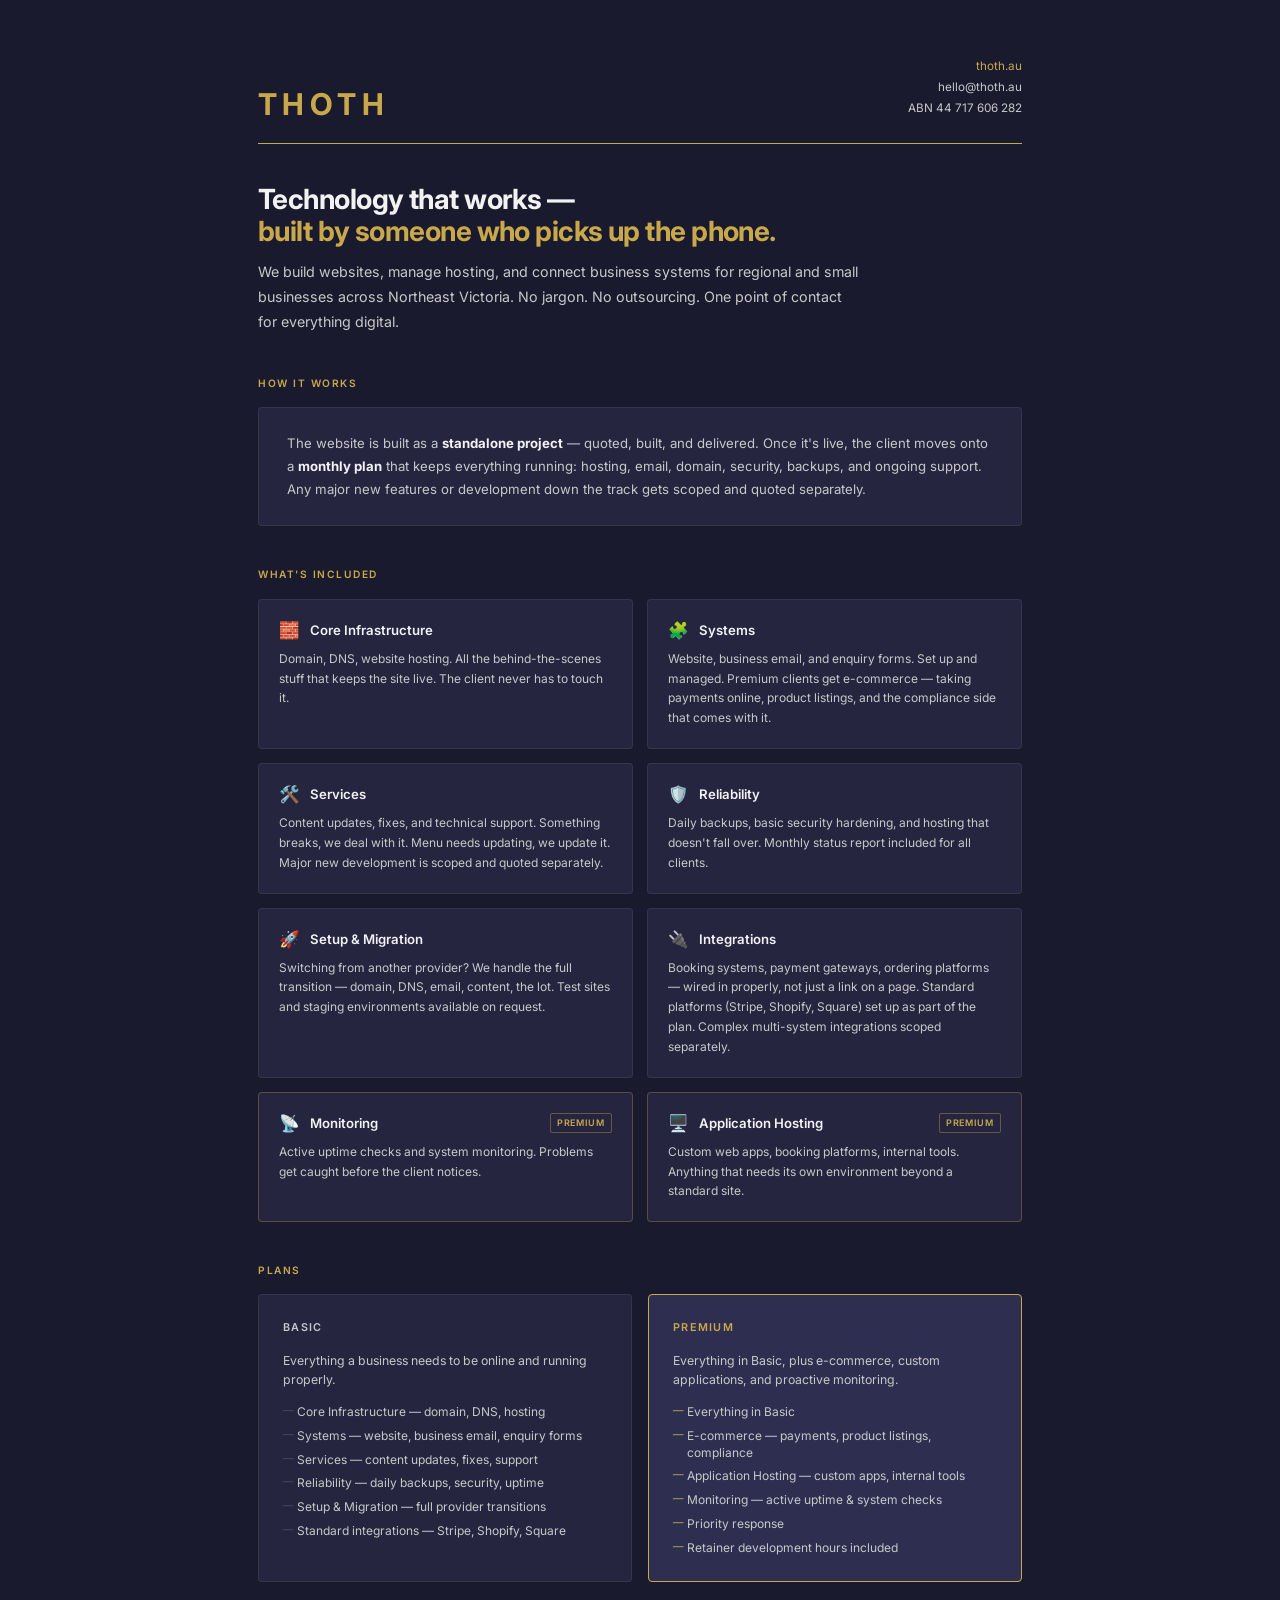
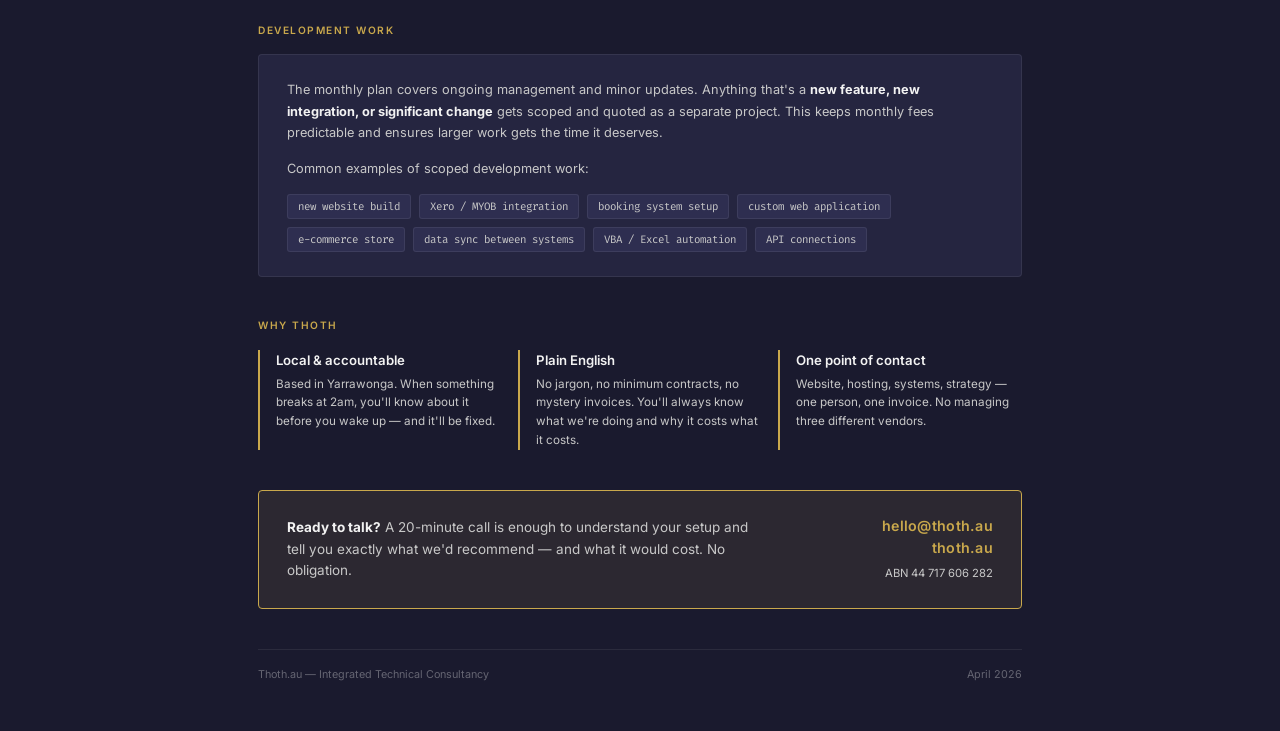
==== index.html @ 8d04469e "Thoth one-pager v2: Basic/Premium, component breakdown, no tagline" ====
<!DOCTYPE html>
<html lang="en">
<head>
<meta charset="UTF-8">
<meta name="viewport" content="width=device-width, initial-scale=1.0">
<title>Thoth.au — Services Overview</title>
<link href="https://fonts.googleapis.com/css2?family=Inter:wght@300;400;500;600;700&family=Fira+Code:wght@400&display=swap" rel="stylesheet">
<style>
  *, *::before, *::after { box-sizing: border-box; margin: 0; padding: 0; }

  :root {
    --dark:       #1A1A2E;
    --dark-2:     #252540;
    --dark-3:     #2E2E50;
    --gold:       #C9A84C;
    --gold-dark:  #A8893A;
    --gold-ghost: rgba(201,168,76,0.10);
    --light:      #F2F2F2;
    --light-2:    #C8C8C8;
    --plum:       #AA5388;
    --border:     rgba(242,242,242,0.08);
  }

  html, body {
    background: var(--dark);
    color: var(--light);
    font-family: 'Inter', system-ui, sans-serif;
    font-size: 15px;
    line-height: 1.6;
    -webkit-font-smoothing: antialiased;
  }

  .page {
    max-width: 860px;
    margin: 0 auto;
    padding: 56px 48px 48px;
    min-height: 100vh;
    display: flex;
    flex-direction: column;
    gap: 40px;
  }

  /* HEADER */
  .header {
    display: flex;
    justify-content: space-between;
    align-items: flex-end;
    padding-bottom: 24px;
    border-bottom: 1px solid var(--gold);
  }

  .logo-mark {
    display: flex;
    flex-direction: column;
    gap: 2px;
  }

  .logo-wordmark {
    font-size: 2rem;
    font-weight: 700;
    letter-spacing: 0.18em;
    color: var(--gold);
    line-height: 1;
  }

  .logo-tagline {
    font-size: 0.68rem;
    font-weight: 400;
    letter-spacing: 0.14em;
    color: var(--light-2);
    text-transform: uppercase;
  }

  .header-meta {
    text-align: right;
    font-size: 0.78rem;
    color: var(--light-2);
    line-height: 1.8;
  }

  .header-meta a {
    color: var(--gold);
    text-decoration: none;
  }

  /* INTRO */
  .intro h1 {
    font-size: clamp(1.4rem, 3vw, 1.85rem);
    font-weight: 700;
    letter-spacing: -0.02em;
    color: var(--light);
    line-height: 1.15;
    margin-bottom: 12px;
  }

  .intro h1 span {
    color: var(--gold);
  }

  .intro p {
    font-size: 0.95rem;
    color: var(--light-2);
    max-width: 600px;
    line-height: 1.75;
  }

  /* SECTION LABEL */
  .section-label {
    font-size: 0.68rem;
    font-weight: 600;
    letter-spacing: 0.15em;
    text-transform: uppercase;
    color: var(--gold);
    margin-bottom: 16px;
  }

  /* HOW IT WORKS */
  .how-it-works {
    background: var(--dark-2);
    border: 1px solid var(--border);
    border-radius: 4px;
    padding: 24px 28px;
    font-size: 0.88rem;
    color: var(--light-2);
    line-height: 1.75;
  }

  .how-it-works strong {
    color: var(--light);
  }

  /* COMPONENTS GRID */
  .components {
    display: grid;
    grid-template-columns: repeat(2, 1fr);
    gap: 14px;
  }

  .component {
    background: var(--dark-2);
    border: 1px solid var(--border);
    border-radius: 4px;
    padding: 20px;
  }

  .component.premium {
    border-color: rgba(201,168,76,0.3);
  }

  .component-header {
    display: flex;
    align-items: center;
    gap: 10px;
    margin-bottom: 8px;
  }

  .component-icon {
    font-size: 1.1rem;
    line-height: 1;
  }

  .component-title {
    font-size: 0.88rem;
    font-weight: 600;
    color: var(--light);
  }

  .component-badge {
    margin-left: auto;
    font-size: 0.6rem;
    font-weight: 600;
    letter-spacing: 0.1em;
    text-transform: uppercase;
    color: var(--gold);
    border: 1px solid rgba(201,168,76,0.4);
    border-radius: 2px;
    padding: 2px 6px;
  }

  .component p {
    font-size: 0.8rem;
    color: var(--light-2);
    line-height: 1.65;
  }

  /* PLANS */
  .plans {
    display: grid;
    grid-template-columns: repeat(2, 1fr);
    gap: 16px;
  }

  .plan {
    background: var(--dark-2);
    border: 1px solid var(--border);
    border-radius: 4px;
    padding: 24px;
    display: flex;
    flex-direction: column;
    gap: 14px;
  }

  .plan.featured {
    border-color: var(--gold);
    background: var(--dark-3);
  }

  .plan-name {
    font-size: 0.72rem;
    font-weight: 600;
    letter-spacing: 0.12em;
    text-transform: uppercase;
    color: var(--light-2);
  }

  .plan.featured .plan-name {
    color: var(--gold);
  }

  .plan-desc {
    font-size: 0.82rem;
    color: var(--light-2);
    line-height: 1.6;
  }

  .plan-includes {
    list-style: none;
    display: flex;
    flex-direction: column;
    gap: 7px;
  }

  .plan-includes li {
    font-size: 0.8rem;
    color: var(--light-2);
    padding-left: 14px;
    position: relative;
    line-height: 1.4;
  }

  .plan-includes li::before {
    content: '—';
    position: absolute;
    left: 0;
    color: rgba(242,242,242,0.2);
    font-size: 0.7rem;
  }

  .plan.featured .plan-includes li::before {
    color: var(--gold);
  }

  /* DEV WORK */
  .dev-block {
    background: var(--dark-2);
    border: 1px solid var(--border);
    border-radius: 4px;
    padding: 24px 28px;
  }

  .dev-block p {
    font-size: 0.85rem;
    color: var(--light-2);
    line-height: 1.7;
    margin-bottom: 14px;
  }

  .dev-block p:last-child {
    margin-bottom: 0;
  }

  .dev-block strong {
    color: var(--light);
  }

  .dev-examples {
    display: flex;
    flex-wrap: wrap;
    gap: 8px;
    margin-top: 10px;
  }

  .dev-tag {
    font-size: 0.72rem;
    color: var(--light-2);
    background: var(--dark-3);
    border: 1px solid var(--border);
    border-radius: 3px;
    padding: 3px 10px;
    font-family: 'Fira Code', monospace;
  }

  /* WHY THOTH */
  .reasons {
    display: grid;
    grid-template-columns: repeat(3, 1fr);
    gap: 16px;
  }

  .reason {
    padding: 0 0 0 16px;
    border-left: 2px solid var(--gold);
  }

  .reason h4 {
    font-size: 0.88rem;
    font-weight: 600;
    color: var(--light);
    margin-bottom: 4px;
  }

  .reason p {
    font-size: 0.78rem;
    color: var(--light-2);
    line-height: 1.6;
  }

  /* CTA */
  .cta-block {
    background: var(--gold-ghost);
    border: 1px solid var(--gold);
    border-radius: 4px;
    padding: 24px 28px;
    display: flex;
    justify-content: space-between;
    align-items: center;
    gap: 24px;
  }

  .cta-block p {
    font-size: 0.9rem;
    color: var(--light-2);
    max-width: 480px;
    line-height: 1.6;
  }

  .cta-block strong {
    color: var(--light);
  }

  .cta-contact {
    text-align: right;
    white-space: nowrap;
  }

  .cta-contact a {
    display: block;
    color: var(--gold);
    font-weight: 600;
    text-decoration: none;
    font-size: 0.95rem;
    letter-spacing: 0.02em;
  }

  .cta-contact span {
    font-size: 0.75rem;
    color: var(--light-2);
  }

  /* FOOTER */
  .footer {
    display: flex;
    justify-content: space-between;
    align-items: center;
    padding-top: 16px;
    border-top: 1px solid var(--border);
    font-size: 0.72rem;
    color: rgba(242,242,242,0.35);
  }

  .footer a {
    color: rgba(242,242,242,0.35);
    text-decoration: none;
  }

  /* RESPONSIVE */
  @media (max-width: 600px) {
    .page { padding: 32px 20px; }
    .plans, .components, .reasons { grid-template-columns: 1fr; }
    .header { flex-direction: column; align-items: flex-start; gap: 12px; }
    .header-meta { text-align: left; }
    .cta-block { flex-direction: column; align-items: flex-start; }
    .cta-contact { text-align: left; }
  }

  /* PRINT */
  @media print {
    html, body { background: white; color: #1A1A2E; }
    .page { padding: 32px; }
    .component, .plan, .dev-block, .how-it-works { background: #f8f8f8; border-color: #ddd; }
    .logo-wordmark { color: #1A1A2E; }
    .section-label, .plan.featured .plan-name, .component-badge { color: #A8893A; }
    .plan.featured { border-color: #A8893A; background: #faf8f3; }
    .plan.featured .plan-includes li::before { color: #A8893A; }
    .reason { border-color: #A8893A; }
    .cta-block { border-color: #A8893A; background: #faf8f3; }
    .cta-contact a { color: #A8893A; }
  }
</style>
</head>
<body>
<div class="page">

  <!-- HEADER -->
  <header class="header">
    <div class="logo-mark">
      <div class="logo-wordmark">THOTH</div>

    </div>
    <div class="header-meta">
      <a href="https://thoth.au">thoth.au</a><br>
      hello@thoth.au<br>
      ABN 44 717 606 282
    </div>
  </header>

  <!-- INTRO -->
  <section class="intro">
    <h1>Technology that works —<br><span>built by someone who picks up the phone.</span></h1>
    <p>We build websites, manage hosting, and connect business systems for regional and small businesses across Northeast Victoria. No jargon. No outsourcing. One point of contact for everything digital.</p>
  </section>

  <!-- HOW IT WORKS -->
  <section>
    <div class="section-label">How it works</div>
    <div class="how-it-works">
      <p>The website is built as a <strong>standalone project</strong> — quoted, built, and delivered. Once it's live, the client moves onto a <strong>monthly plan</strong> that keeps everything running: hosting, email, domain, security, backups, and ongoing support. Any major new features or development down the track gets scoped and quoted separately.</p>
    </div>
  </section>

  <!-- WHAT'S INCLUDED -->
  <section>
    <div class="section-label">What's included</div>
    <div class="components">

      <div class="component">
        <div class="component-header">
          <span class="component-icon">🧱</span>
          <span class="component-title">Core Infrastructure</span>
        </div>
        <p>Domain, DNS, website hosting. All the behind-the-scenes stuff that keeps the site live. The client never has to touch it.</p>
      </div>

      <div class="component">
        <div class="component-header">
          <span class="component-icon">🧩</span>
          <span class="component-title">Systems</span>
        </div>
        <p>Website, business email, and enquiry forms. Set up and managed. Premium clients get e-commerce — taking payments online, product listings, and the compliance side that comes with it.</p>
      </div>

      <div class="component">
        <div class="component-header">
          <span class="component-icon">🛠️</span>
          <span class="component-title">Services</span>
        </div>
        <p>Content updates, fixes, and technical support. Something breaks, we deal with it. Menu needs updating, we update it. Major new development is scoped and quoted separately.</p>
      </div>

      <div class="component">
        <div class="component-header">
          <span class="component-icon">🛡️</span>
          <span class="component-title">Reliability</span>
        </div>
        <p>Daily backups, basic security hardening, and hosting that doesn't fall over. Monthly status report included for all clients.</p>
      </div>

      <div class="component">
        <div class="component-header">
          <span class="component-icon">🚀</span>
          <span class="component-title">Setup & Migration</span>
        </div>
        <p>Switching from another provider? We handle the full transition — domain, DNS, email, content, the lot. Test sites and staging environments available on request.</p>
      </div>

      <div class="component">
        <div class="component-header">
          <span class="component-icon">🔌</span>
          <span class="component-title">Integrations</span>
        </div>
        <p>Booking systems, payment gateways, ordering platforms — wired in properly, not just a link on a page. Standard platforms (Stripe, Shopify, Square) set up as part of the plan. Complex multi-system integrations scoped separately.</p>
      </div>

      <div class="component premium">
        <div class="component-header">
          <span class="component-icon">📡</span>
          <span class="component-title">Monitoring</span>
          <span class="component-badge">Premium</span>
        </div>
        <p>Active uptime checks and system monitoring. Problems get caught before the client notices.</p>
      </div>

      <div class="component premium">
        <div class="component-header">
          <span class="component-icon">🖥️</span>
          <span class="component-title">Application Hosting</span>
          <span class="component-badge">Premium</span>
        </div>
        <p>Custom web apps, booking platforms, internal tools. Anything that needs its own environment beyond a standard site.</p>
      </div>

    </div>
  </section>

  <!-- PLANS -->
  <section>
    <div class="section-label">Plans</div>
    <div class="plans">
      <div class="plan">
        <div class="plan-name">Basic</div>
        <p class="plan-desc">Everything a business needs to be online and running properly.</p>
        <ul class="plan-includes">
          <li>Core Infrastructure — domain, DNS, hosting</li>
          <li>Systems — website, business email, enquiry forms</li>
          <li>Services — content updates, fixes, support</li>
          <li>Reliability — daily backups, security, uptime</li>
          <li>Setup & Migration — full provider transitions</li>
          <li>Standard integrations — Stripe, Shopify, Square</li>
        </ul>
      </div>
      <div class="plan featured">
        <div class="plan-name">Premium</div>
        <p class="plan-desc">Everything in Basic, plus e-commerce, custom applications, and proactive monitoring.</p>
        <ul class="plan-includes">
          <li>Everything in Basic</li>
          <li>E-commerce — payments, product listings, compliance</li>
          <li>Application Hosting — custom apps, internal tools</li>
          <li>Monitoring — active uptime & system checks</li>
          <li>Priority response</li>
          <li>Retainer development hours included</li>
        </ul>
      </div>
    </div>
  </section>

  <!-- DEVELOPMENT WORK -->
  <section>
    <div class="section-label">Development work</div>
    <div class="dev-block">
      <p>The monthly plan covers ongoing management and minor updates. Anything that's a <strong>new feature, new integration, or significant change</strong> gets scoped and quoted as a separate project. This keeps monthly fees predictable and ensures larger work gets the time it deserves.</p>
      <p>Common examples of scoped development work:</p>
      <div class="dev-examples">
        <span class="dev-tag">new website build</span>
        <span class="dev-tag">Xero / MYOB integration</span>
        <span class="dev-tag">booking system setup</span>
        <span class="dev-tag">custom web application</span>
        <span class="dev-tag">e-commerce store</span>
        <span class="dev-tag">data sync between systems</span>
        <span class="dev-tag">VBA / Excel automation</span>
        <span class="dev-tag">API connections</span>
      </div>
    </div>
  </section>

  <!-- WHY THOTH -->
  <section>
    <div class="section-label">Why Thoth</div>
    <div class="reasons">
      <div class="reason">
        <h4>Local & accountable</h4>
        <p>Based in Yarrawonga. When something breaks at 2am, you'll know about it before you wake up — and it'll be fixed.</p>
      </div>
      <div class="reason">
        <h4>Plain English</h4>
        <p>No jargon, no minimum contracts, no mystery invoices. You'll always know what we're doing and why it costs what it costs.</p>
      </div>
      <div class="reason">
        <h4>One point of contact</h4>
        <p>Website, hosting, systems, strategy — one person, one invoice. No managing three different vendors.</p>
      </div>
    </div>
  </section>

  <!-- CTA -->
  <section class="cta-block">
    <p><strong>Ready to talk?</strong> A 20-minute call is enough to understand your setup and tell you exactly what we'd recommend — and what it would cost. No obligation.</p>
    <div class="cta-contact">
      <a href="mailto:hello@thoth.au">hello@thoth.au</a>
      <a href="https://thoth.au">thoth.au</a>
      <span>ABN 44 717 606 282</span>
    </div>
  </section>

  <!-- FOOTER -->
  <footer class="footer">
    <span>Thoth.au — Integrated Technical Consultancy</span>
    <span>April 2026</span>
  </footer>

</div>
</body>
</html>
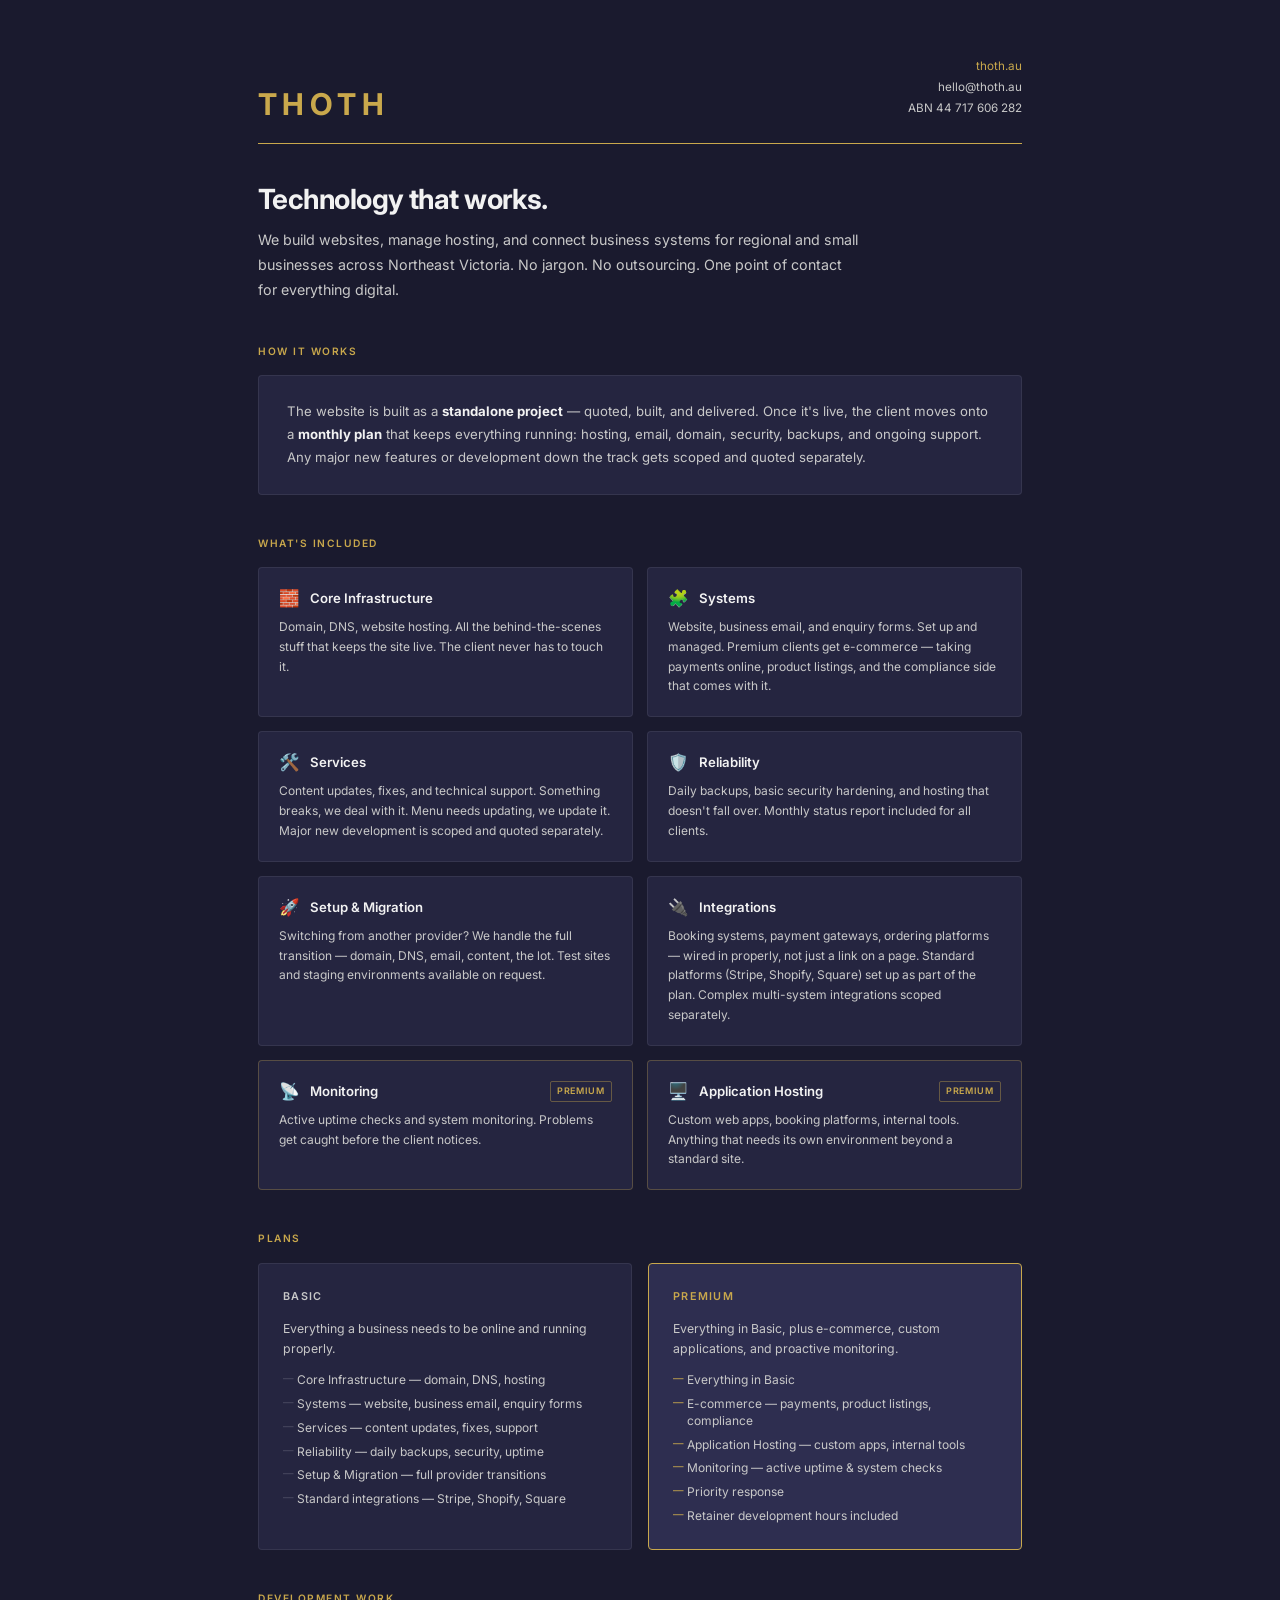
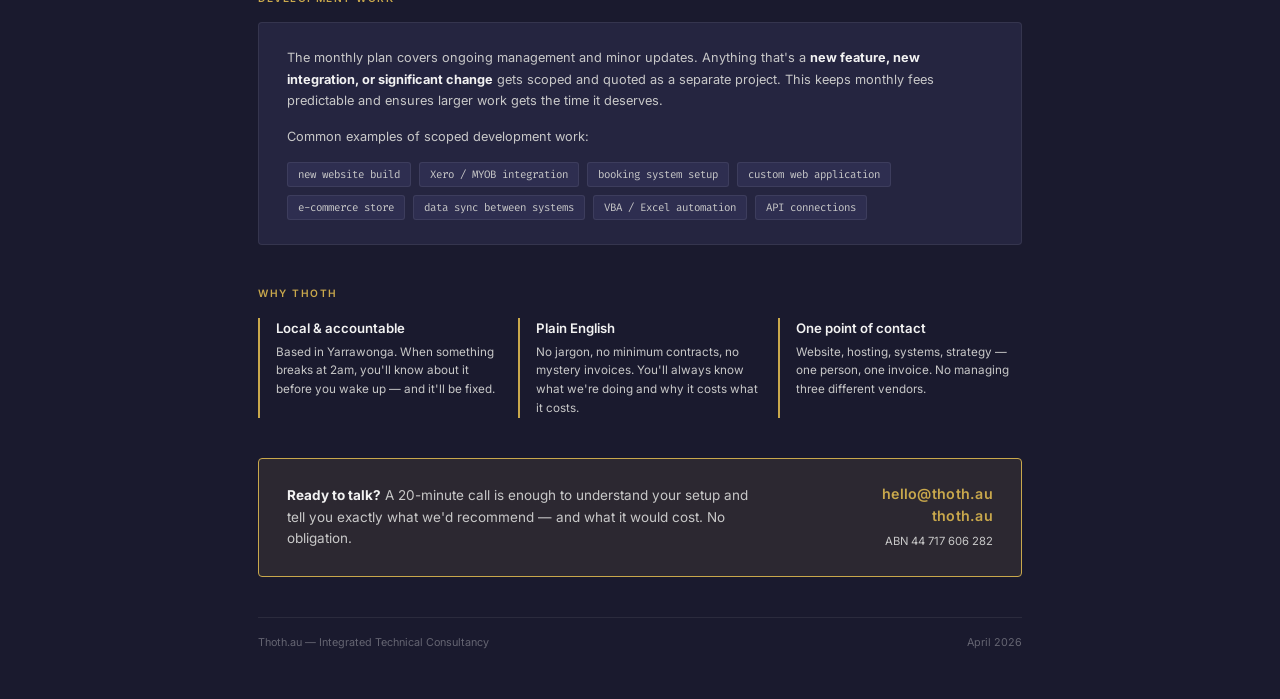
==== commit c7b3c588: "Simplify H1 headline" ====
--- a/index.html
+++ b/index.html
@@ -416,7 +416,7 @@
 
   <!-- INTRO -->
   <section class="intro">
-    <h1>Technology that works —<br><span>built by someone who picks up the phone.</span></h1>
+    <h1>Technology that works.</h1>
     <p>We build websites, manage hosting, and connect business systems for regional and small businesses across Northeast Victoria. No jargon. No outsourcing. One point of contact for everything digital.</p>
   </section>
 
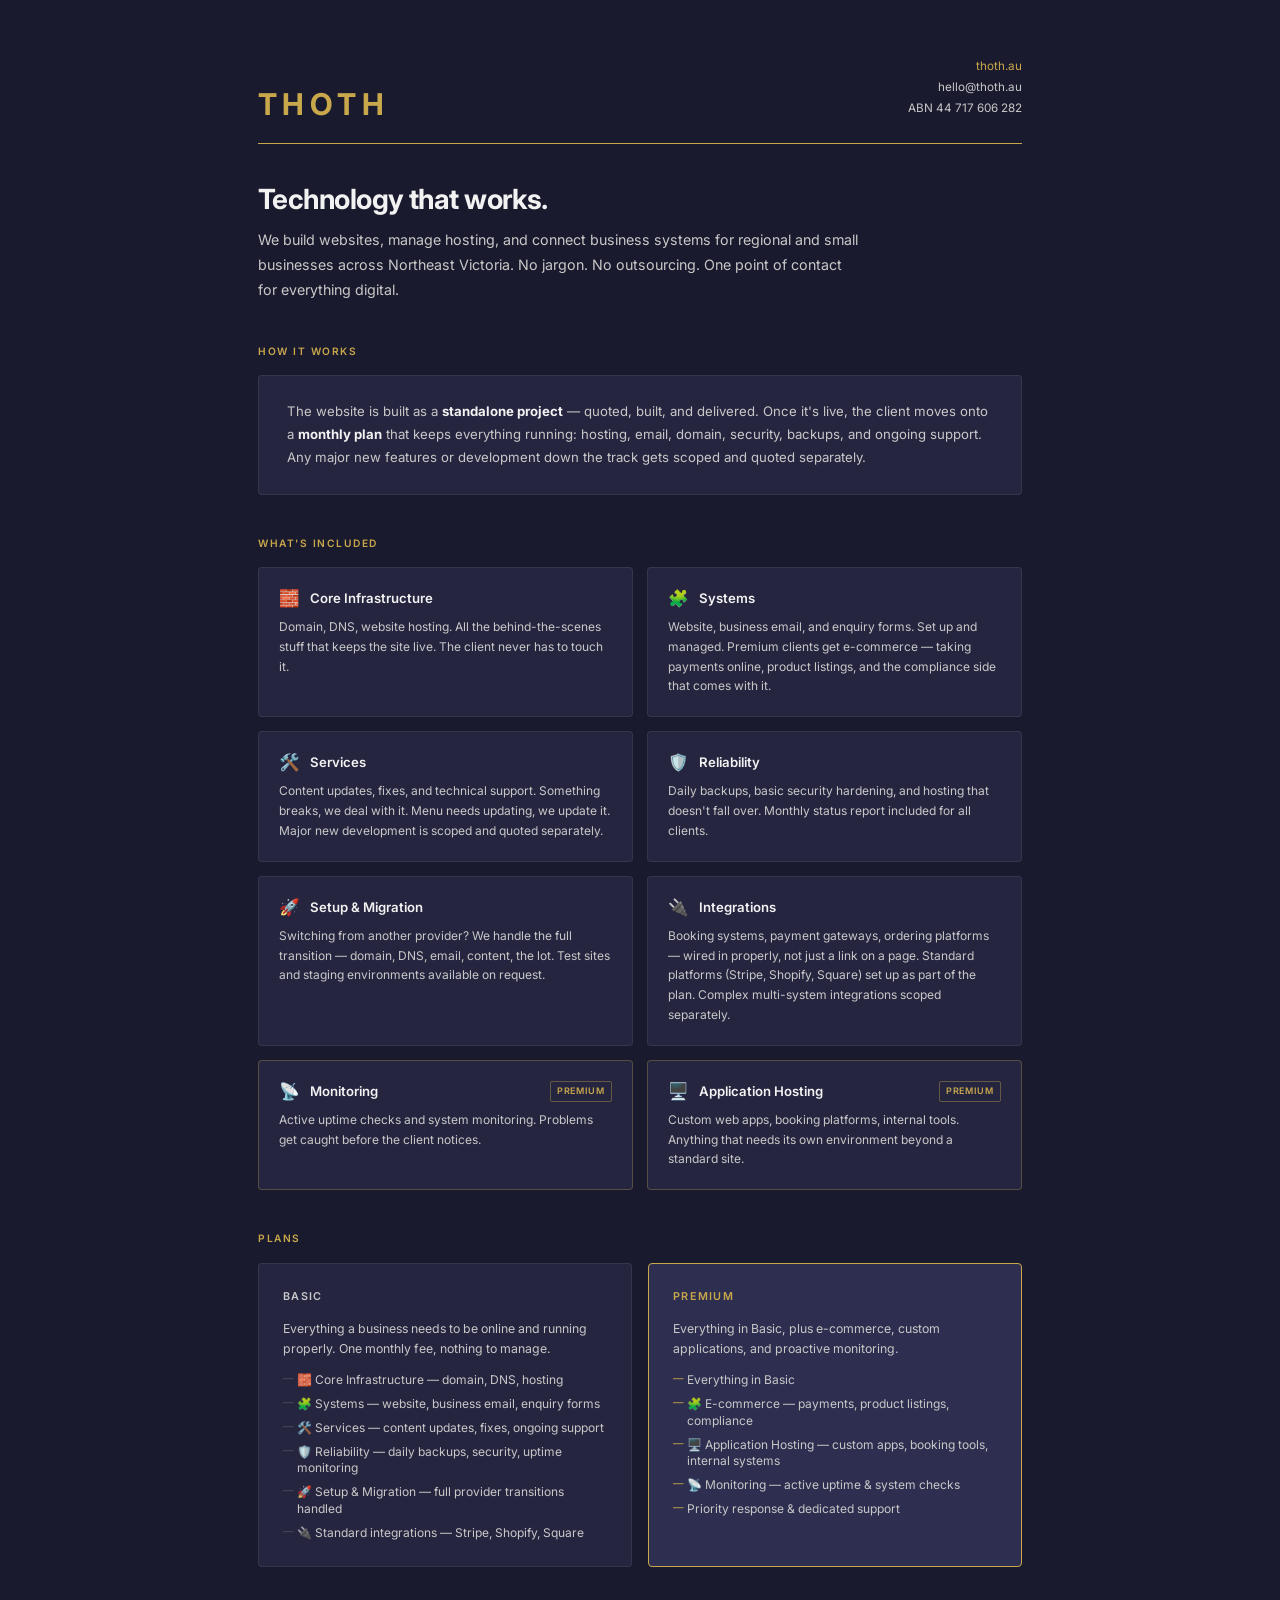
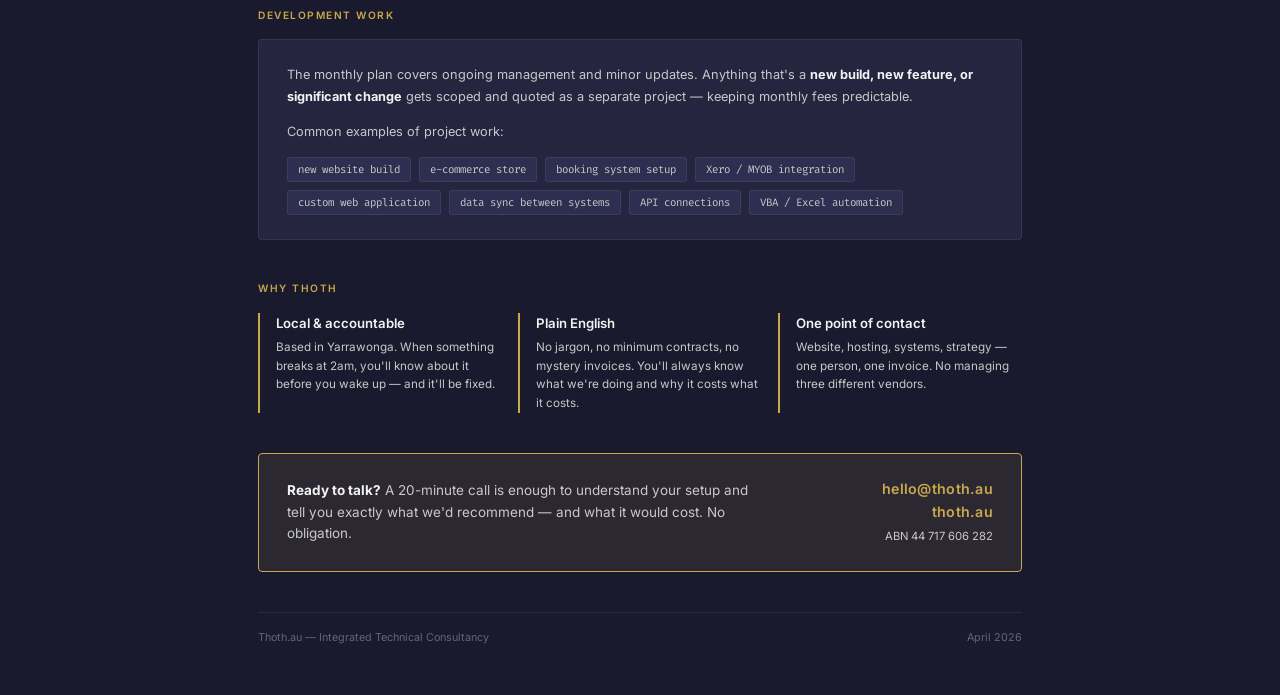
==== commit d1d7ad66: "Update plans to Basic/Premium, remove all pricing" ====
--- a/index.html
+++ b/index.html
@@ -508,14 +508,14 @@
     <div class="plans">
       <div class="plan">
         <div class="plan-name">Basic</div>
-        <p class="plan-desc">Everything a business needs to be online and running properly.</p>
+        <p class="plan-desc">Everything a business needs to be online and running properly. One monthly fee, nothing to manage.</p>
         <ul class="plan-includes">
-          <li>Core Infrastructure — domain, DNS, hosting</li>
-          <li>Systems — website, business email, enquiry forms</li>
-          <li>Services — content updates, fixes, support</li>
-          <li>Reliability — daily backups, security, uptime</li>
-          <li>Setup & Migration — full provider transitions</li>
-          <li>Standard integrations — Stripe, Shopify, Square</li>
+          <li>🧱 Core Infrastructure — domain, DNS, hosting</li>
+          <li>🧩 Systems — website, business email, enquiry forms</li>
+          <li>🛠️ Services — content updates, fixes, ongoing support</li>
+          <li>🛡️ Reliability — daily backups, security, uptime monitoring</li>
+          <li>🚀 Setup & Migration — full provider transitions handled</li>
+          <li>🔌 Standard integrations — Stripe, Shopify, Square</li>
         </ul>
       </div>
       <div class="plan featured">
@@ -523,11 +523,10 @@
         <p class="plan-desc">Everything in Basic, plus e-commerce, custom applications, and proactive monitoring.</p>
         <ul class="plan-includes">
           <li>Everything in Basic</li>
-          <li>E-commerce — payments, product listings, compliance</li>
-          <li>Application Hosting — custom apps, internal tools</li>
-          <li>Monitoring — active uptime & system checks</li>
-          <li>Priority response</li>
-          <li>Retainer development hours included</li>
+          <li>🧩 E-commerce — payments, product listings, compliance</li>
+          <li>🖥️ Application Hosting — custom apps, booking tools, internal systems</li>
+          <li>📡 Monitoring — active uptime & system checks</li>
+          <li>Priority response & dedicated support</li>
         </ul>
       </div>
     </div>
@@ -537,17 +536,17 @@
   <section>
     <div class="section-label">Development work</div>
     <div class="dev-block">
-      <p>The monthly plan covers ongoing management and minor updates. Anything that's a <strong>new feature, new integration, or significant change</strong> gets scoped and quoted as a separate project. This keeps monthly fees predictable and ensures larger work gets the time it deserves.</p>
-      <p>Common examples of scoped development work:</p>
+      <p>The monthly plan covers ongoing management and minor updates. Anything that's a <strong>new build, new feature, or significant change</strong> gets scoped and quoted as a separate project — keeping monthly fees predictable.</p>
+      <p>Common examples of project work:</p>
       <div class="dev-examples">
         <span class="dev-tag">new website build</span>
+        <span class="dev-tag">e-commerce store</span>
+        <span class="dev-tag">booking system setup</span>
         <span class="dev-tag">Xero / MYOB integration</span>
-        <span class="dev-tag">booking system setup</span>
         <span class="dev-tag">custom web application</span>
-        <span class="dev-tag">e-commerce store</span>
         <span class="dev-tag">data sync between systems</span>
+        <span class="dev-tag">API connections</span>
         <span class="dev-tag">VBA / Excel automation</span>
-        <span class="dev-tag">API connections</span>
       </div>
     </div>
   </section>
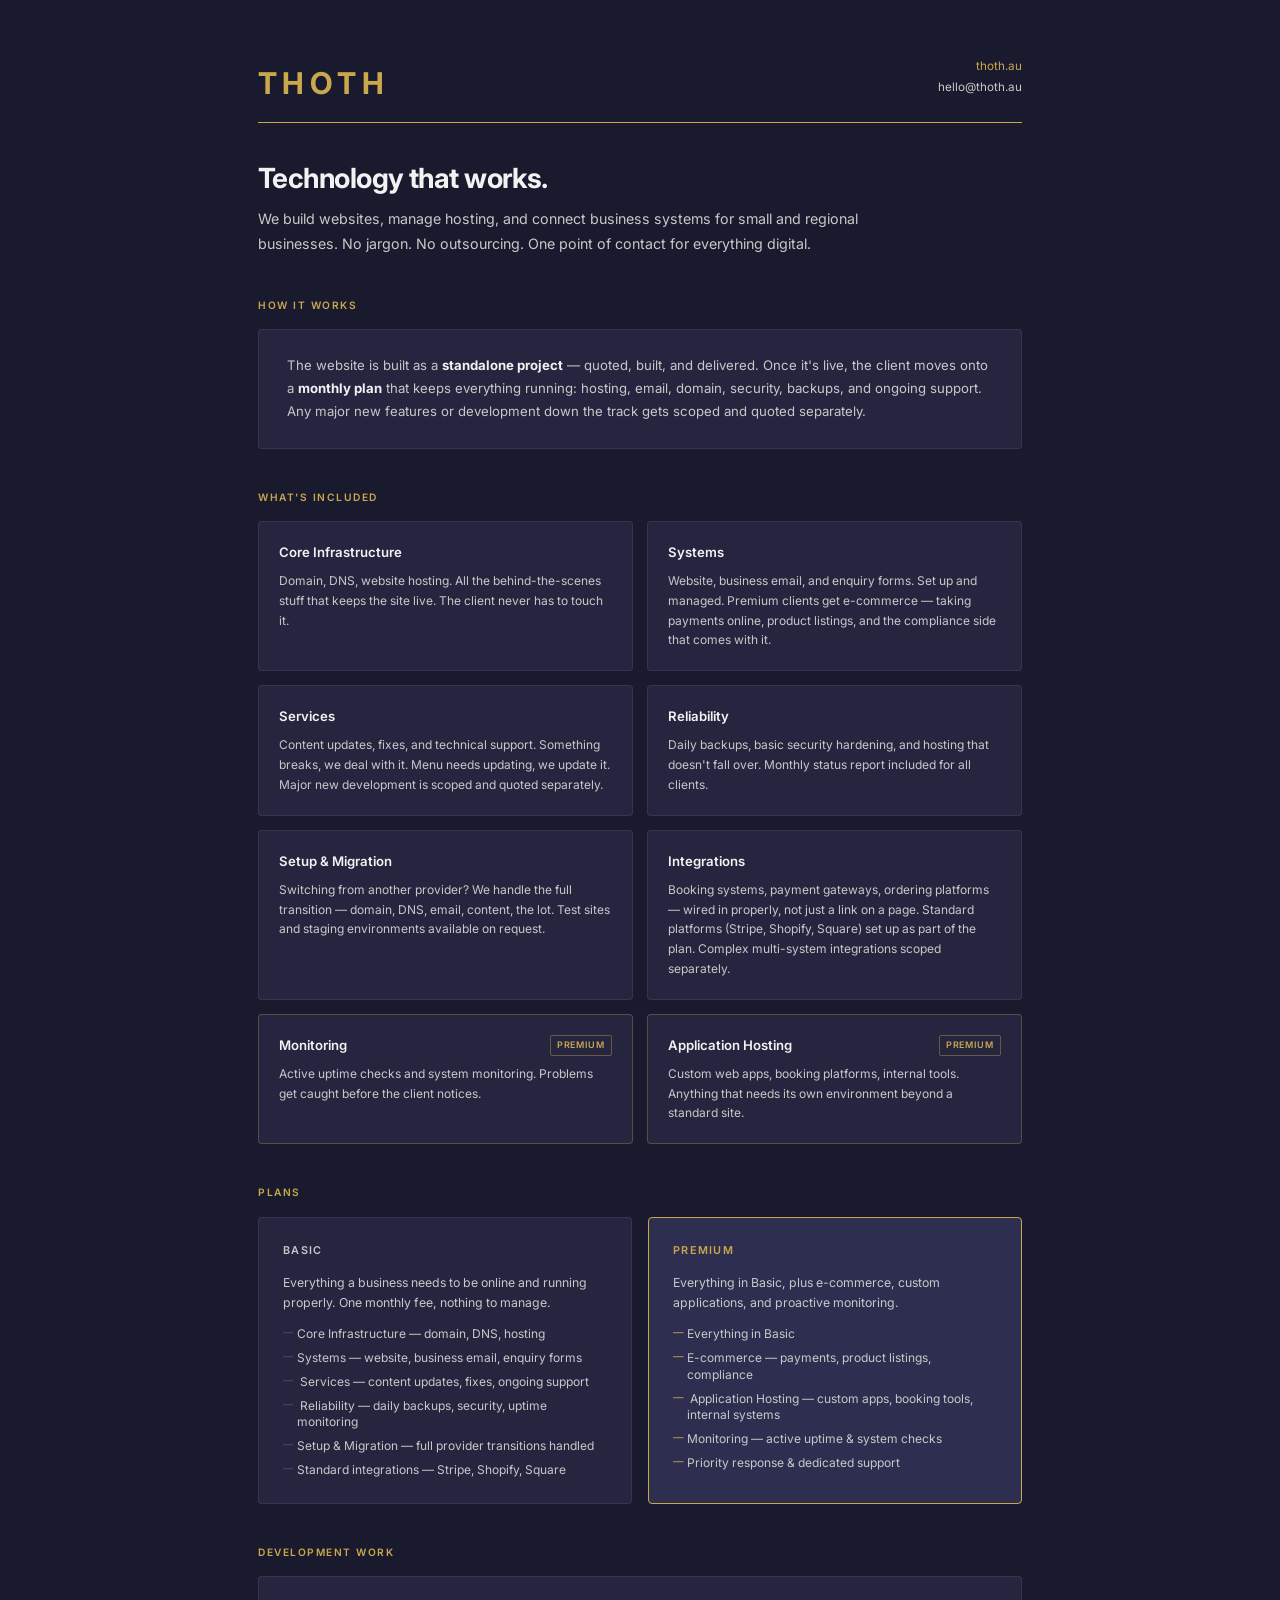
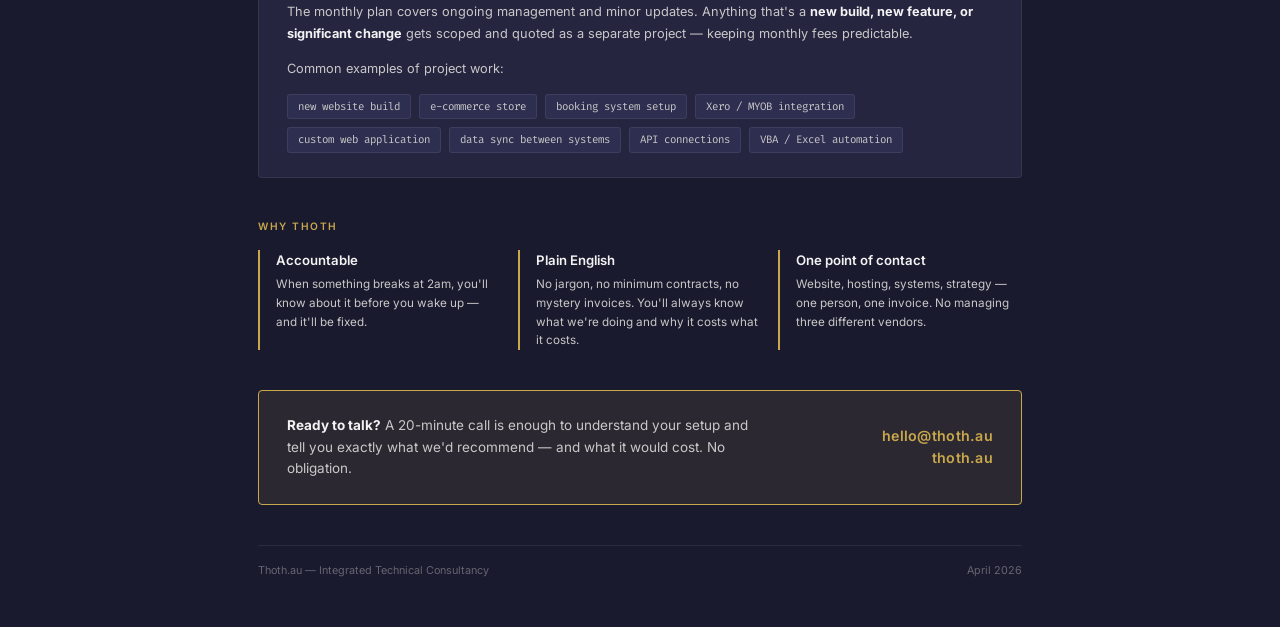
==== commit 00118500: "Remove personal info, ABN, Yarrawonga, all emoji" ====
--- a/index.html
+++ b/index.html
@@ -152,11 +152,6 @@
     align-items: center;
     gap: 10px;
     margin-bottom: 8px;
-  }
-
-  .component-icon {
-    font-size: 1.1rem;
-    line-height: 1;
   }
 
   .component-title {
@@ -409,15 +404,14 @@
     </div>
     <div class="header-meta">
       <a href="https://thoth.au">thoth.au</a><br>
-      hello@thoth.au<br>
-      ABN 44 717 606 282
+      hello@thoth.au
     </div>
   </header>
 
   <!-- INTRO -->
   <section class="intro">
     <h1>Technology that works.</h1>
-    <p>We build websites, manage hosting, and connect business systems for regional and small businesses across Northeast Victoria. No jargon. No outsourcing. One point of contact for everything digital.</p>
+    <p>We build websites, manage hosting, and connect business systems for small and regional businesses. No jargon. No outsourcing. One point of contact for everything digital.</p>
   </section>
 
   <!-- HOW IT WORKS -->
@@ -434,66 +428,50 @@
     <div class="components">
 
       <div class="component">
-        <div class="component-header">
-          <span class="component-icon">🧱</span>
-          <span class="component-title">Core Infrastructure</span>
+        <div class="component-header">          <span class="component-title">Core Infrastructure</span>
         </div>
         <p>Domain, DNS, website hosting. All the behind-the-scenes stuff that keeps the site live. The client never has to touch it.</p>
       </div>
 
       <div class="component">
-        <div class="component-header">
-          <span class="component-icon">🧩</span>
-          <span class="component-title">Systems</span>
+        <div class="component-header">          <span class="component-title">Systems</span>
         </div>
         <p>Website, business email, and enquiry forms. Set up and managed. Premium clients get e-commerce — taking payments online, product listings, and the compliance side that comes with it.</p>
       </div>
 
       <div class="component">
-        <div class="component-header">
-          <span class="component-icon">🛠️</span>
-          <span class="component-title">Services</span>
+        <div class="component-header">          <span class="component-title">Services</span>
         </div>
         <p>Content updates, fixes, and technical support. Something breaks, we deal with it. Menu needs updating, we update it. Major new development is scoped and quoted separately.</p>
       </div>
 
       <div class="component">
-        <div class="component-header">
-          <span class="component-icon">🛡️</span>
-          <span class="component-title">Reliability</span>
+        <div class="component-header">          <span class="component-title">Reliability</span>
         </div>
         <p>Daily backups, basic security hardening, and hosting that doesn't fall over. Monthly status report included for all clients.</p>
       </div>
 
       <div class="component">
-        <div class="component-header">
-          <span class="component-icon">🚀</span>
-          <span class="component-title">Setup & Migration</span>
+        <div class="component-header">          <span class="component-title">Setup & Migration</span>
         </div>
         <p>Switching from another provider? We handle the full transition — domain, DNS, email, content, the lot. Test sites and staging environments available on request.</p>
       </div>
 
       <div class="component">
-        <div class="component-header">
-          <span class="component-icon">🔌</span>
-          <span class="component-title">Integrations</span>
+        <div class="component-header">          <span class="component-title">Integrations</span>
         </div>
         <p>Booking systems, payment gateways, ordering platforms — wired in properly, not just a link on a page. Standard platforms (Stripe, Shopify, Square) set up as part of the plan. Complex multi-system integrations scoped separately.</p>
       </div>
 
       <div class="component premium">
-        <div class="component-header">
-          <span class="component-icon">📡</span>
-          <span class="component-title">Monitoring</span>
+        <div class="component-header">          <span class="component-title">Monitoring</span>
           <span class="component-badge">Premium</span>
         </div>
         <p>Active uptime checks and system monitoring. Problems get caught before the client notices.</p>
       </div>
 
       <div class="component premium">
-        <div class="component-header">
-          <span class="component-icon">🖥️</span>
-          <span class="component-title">Application Hosting</span>
+        <div class="component-header">          <span class="component-title">Application Hosting</span>
           <span class="component-badge">Premium</span>
         </div>
         <p>Custom web apps, booking platforms, internal tools. Anything that needs its own environment beyond a standard site.</p>
@@ -510,12 +488,12 @@
         <div class="plan-name">Basic</div>
         <p class="plan-desc">Everything a business needs to be online and running properly. One monthly fee, nothing to manage.</p>
         <ul class="plan-includes">
-          <li>🧱 Core Infrastructure — domain, DNS, hosting</li>
-          <li>🧩 Systems — website, business email, enquiry forms</li>
-          <li>🛠️ Services — content updates, fixes, ongoing support</li>
-          <li>🛡️ Reliability — daily backups, security, uptime monitoring</li>
-          <li>🚀 Setup & Migration — full provider transitions handled</li>
-          <li>🔌 Standard integrations — Stripe, Shopify, Square</li>
+          <li>Core Infrastructure — domain, DNS, hosting</li>
+          <li>Systems — website, business email, enquiry forms</li>
+          <li>️ Services — content updates, fixes, ongoing support</li>
+          <li>️ Reliability — daily backups, security, uptime monitoring</li>
+          <li>Setup & Migration — full provider transitions handled</li>
+          <li>Standard integrations — Stripe, Shopify, Square</li>
         </ul>
       </div>
       <div class="plan featured">
@@ -523,9 +501,9 @@
         <p class="plan-desc">Everything in Basic, plus e-commerce, custom applications, and proactive monitoring.</p>
         <ul class="plan-includes">
           <li>Everything in Basic</li>
-          <li>🧩 E-commerce — payments, product listings, compliance</li>
-          <li>🖥️ Application Hosting — custom apps, booking tools, internal systems</li>
-          <li>📡 Monitoring — active uptime & system checks</li>
+          <li>E-commerce — payments, product listings, compliance</li>
+          <li>️ Application Hosting — custom apps, booking tools, internal systems</li>
+          <li>Monitoring — active uptime & system checks</li>
           <li>Priority response & dedicated support</li>
         </ul>
       </div>
@@ -556,8 +534,8 @@
     <div class="section-label">Why Thoth</div>
     <div class="reasons">
       <div class="reason">
-        <h4>Local & accountable</h4>
-        <p>Based in Yarrawonga. When something breaks at 2am, you'll know about it before you wake up — and it'll be fixed.</p>
+        <h4>Accountable</h4>
+        <p>When something breaks at 2am, you'll know about it before you wake up — and it'll be fixed.</p>
       </div>
       <div class="reason">
         <h4>Plain English</h4>
@@ -576,7 +554,6 @@
     <div class="cta-contact">
       <a href="mailto:hello@thoth.au">hello@thoth.au</a>
       <a href="https://thoth.au">thoth.au</a>
-      <span>ABN 44 717 606 282</span>
     </div>
   </section>
 
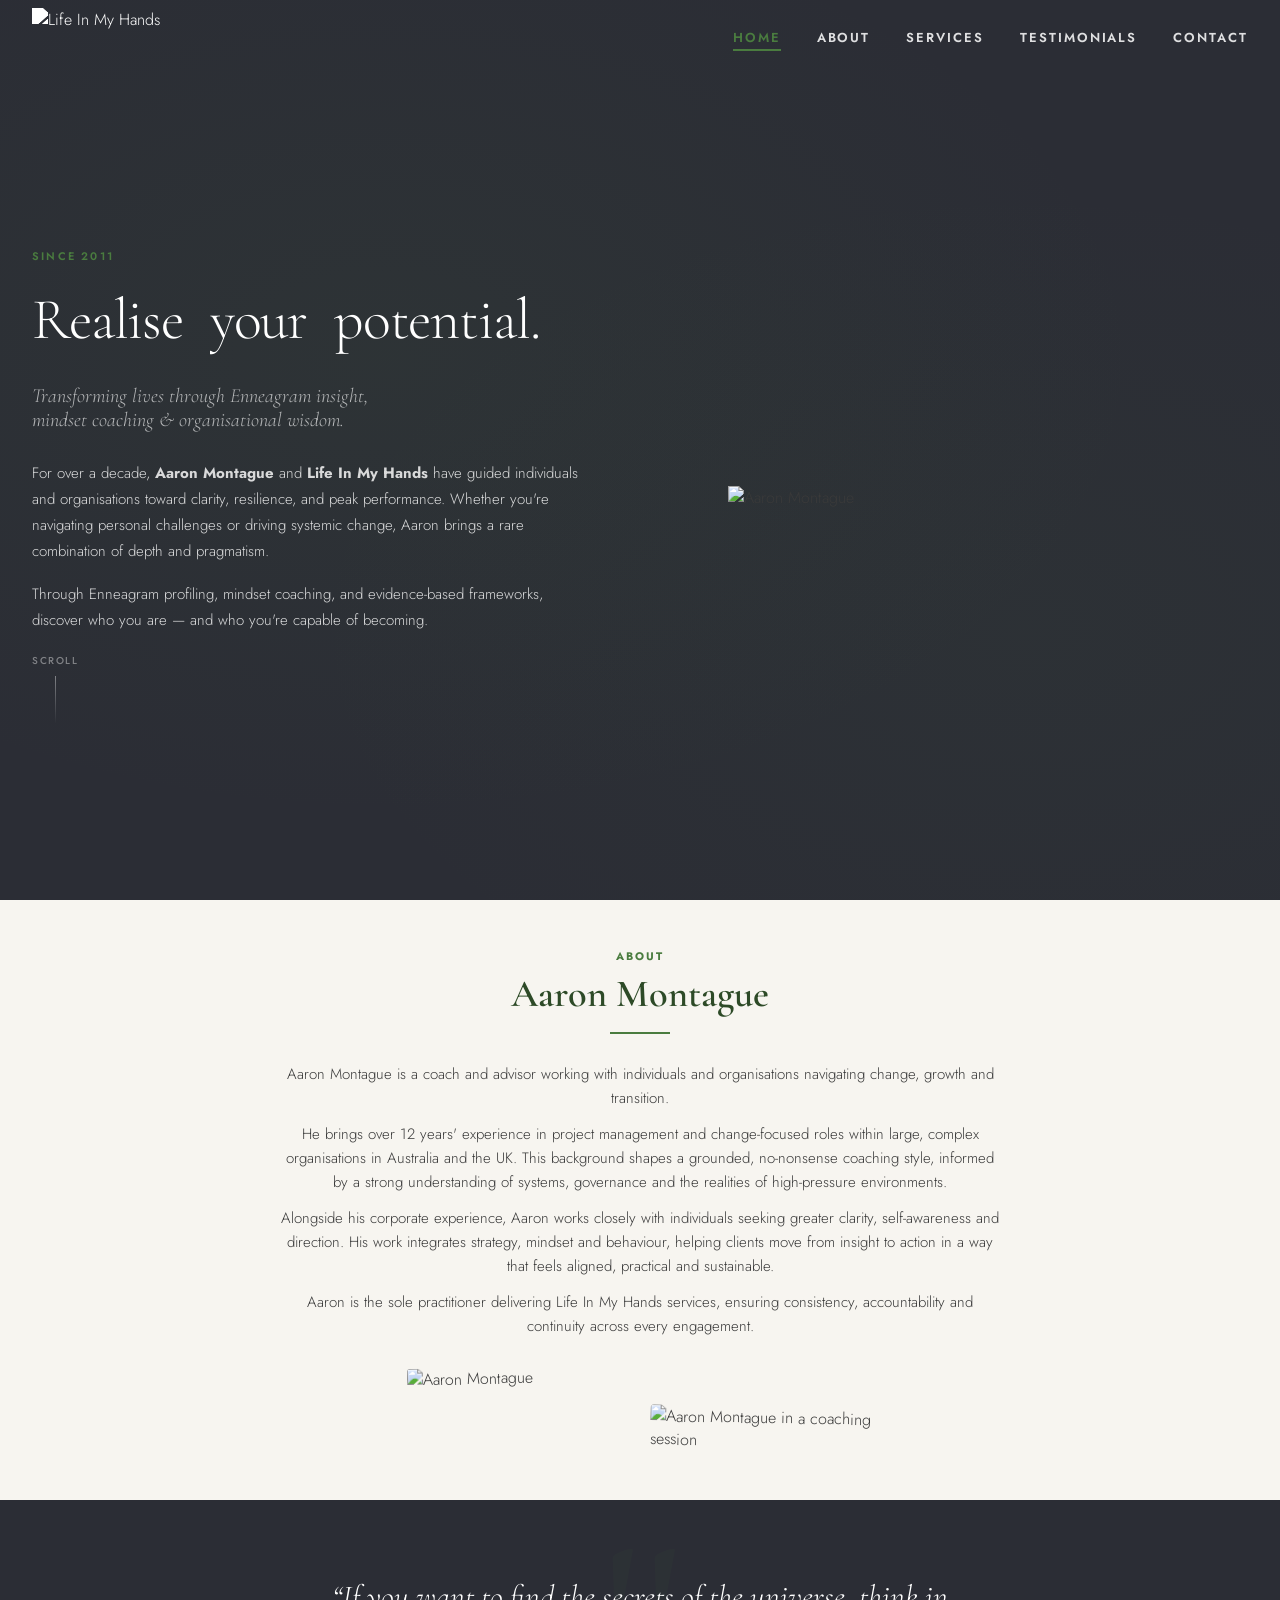
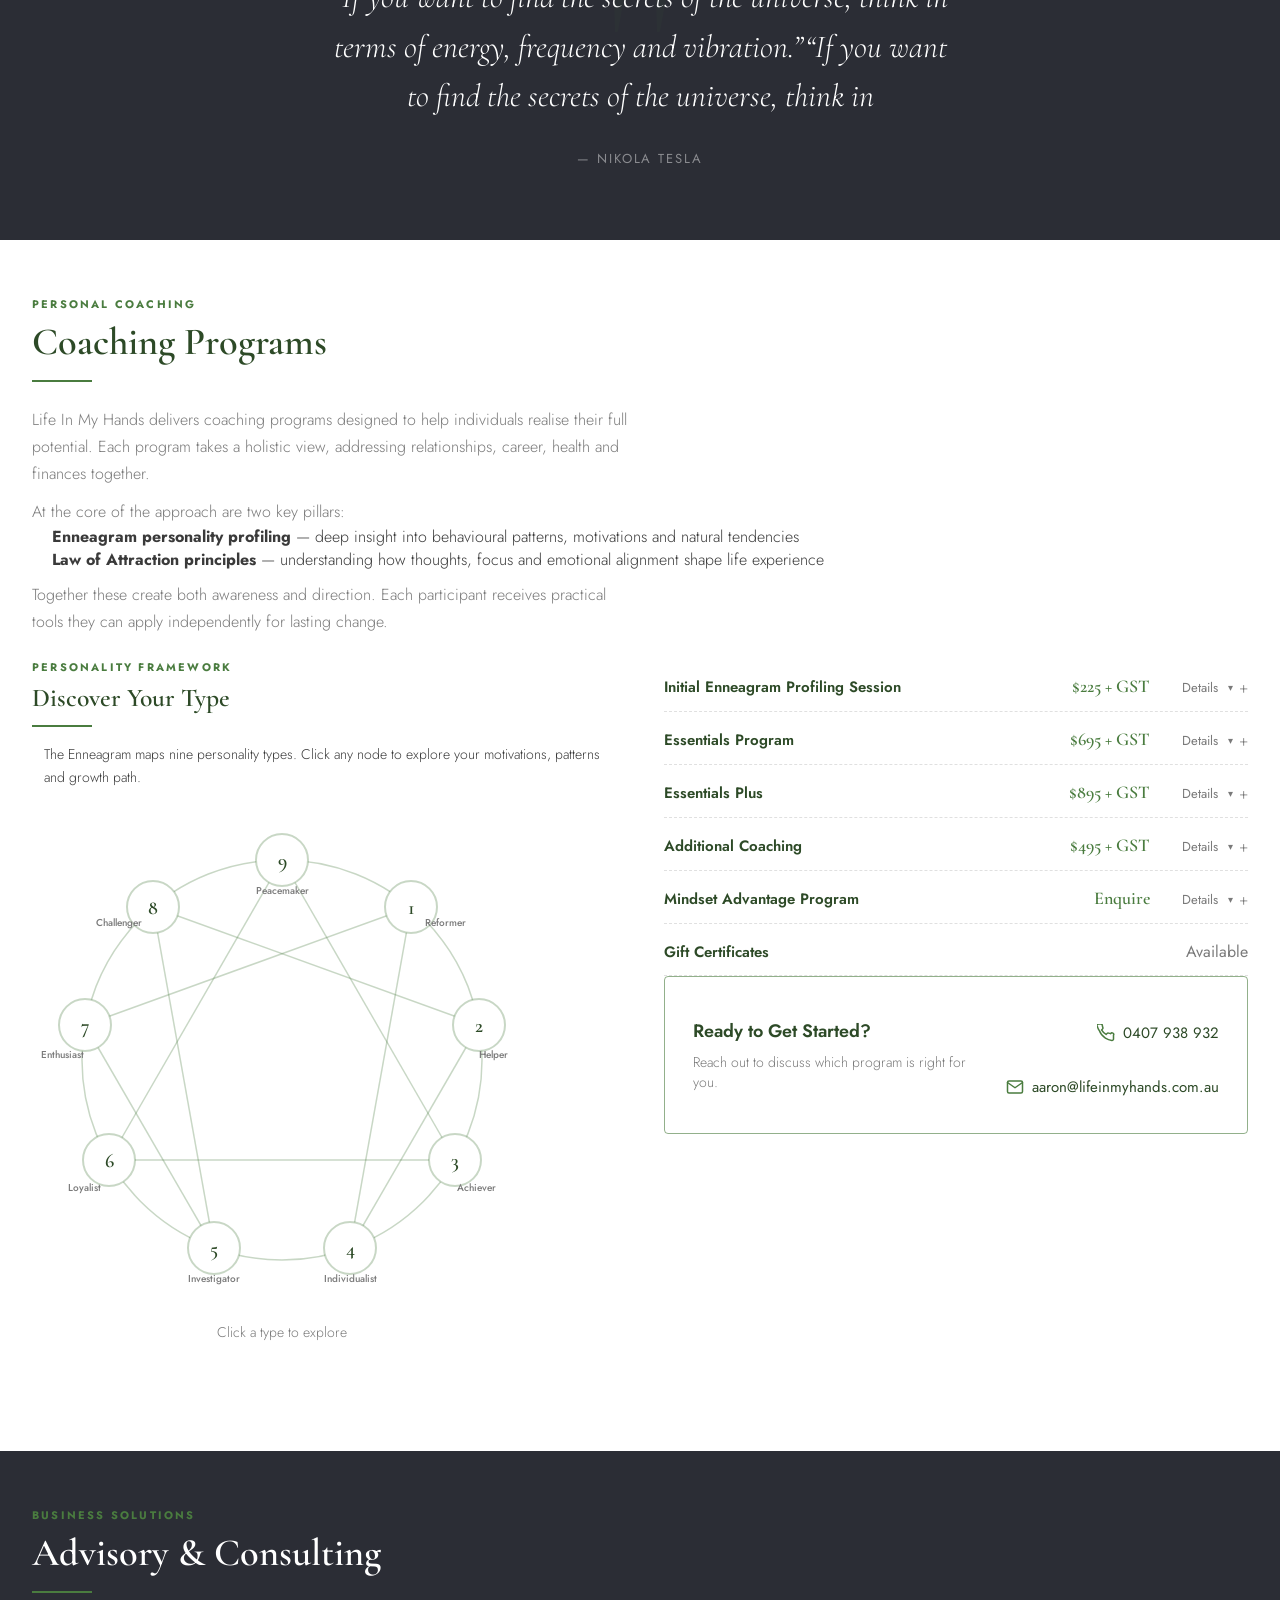
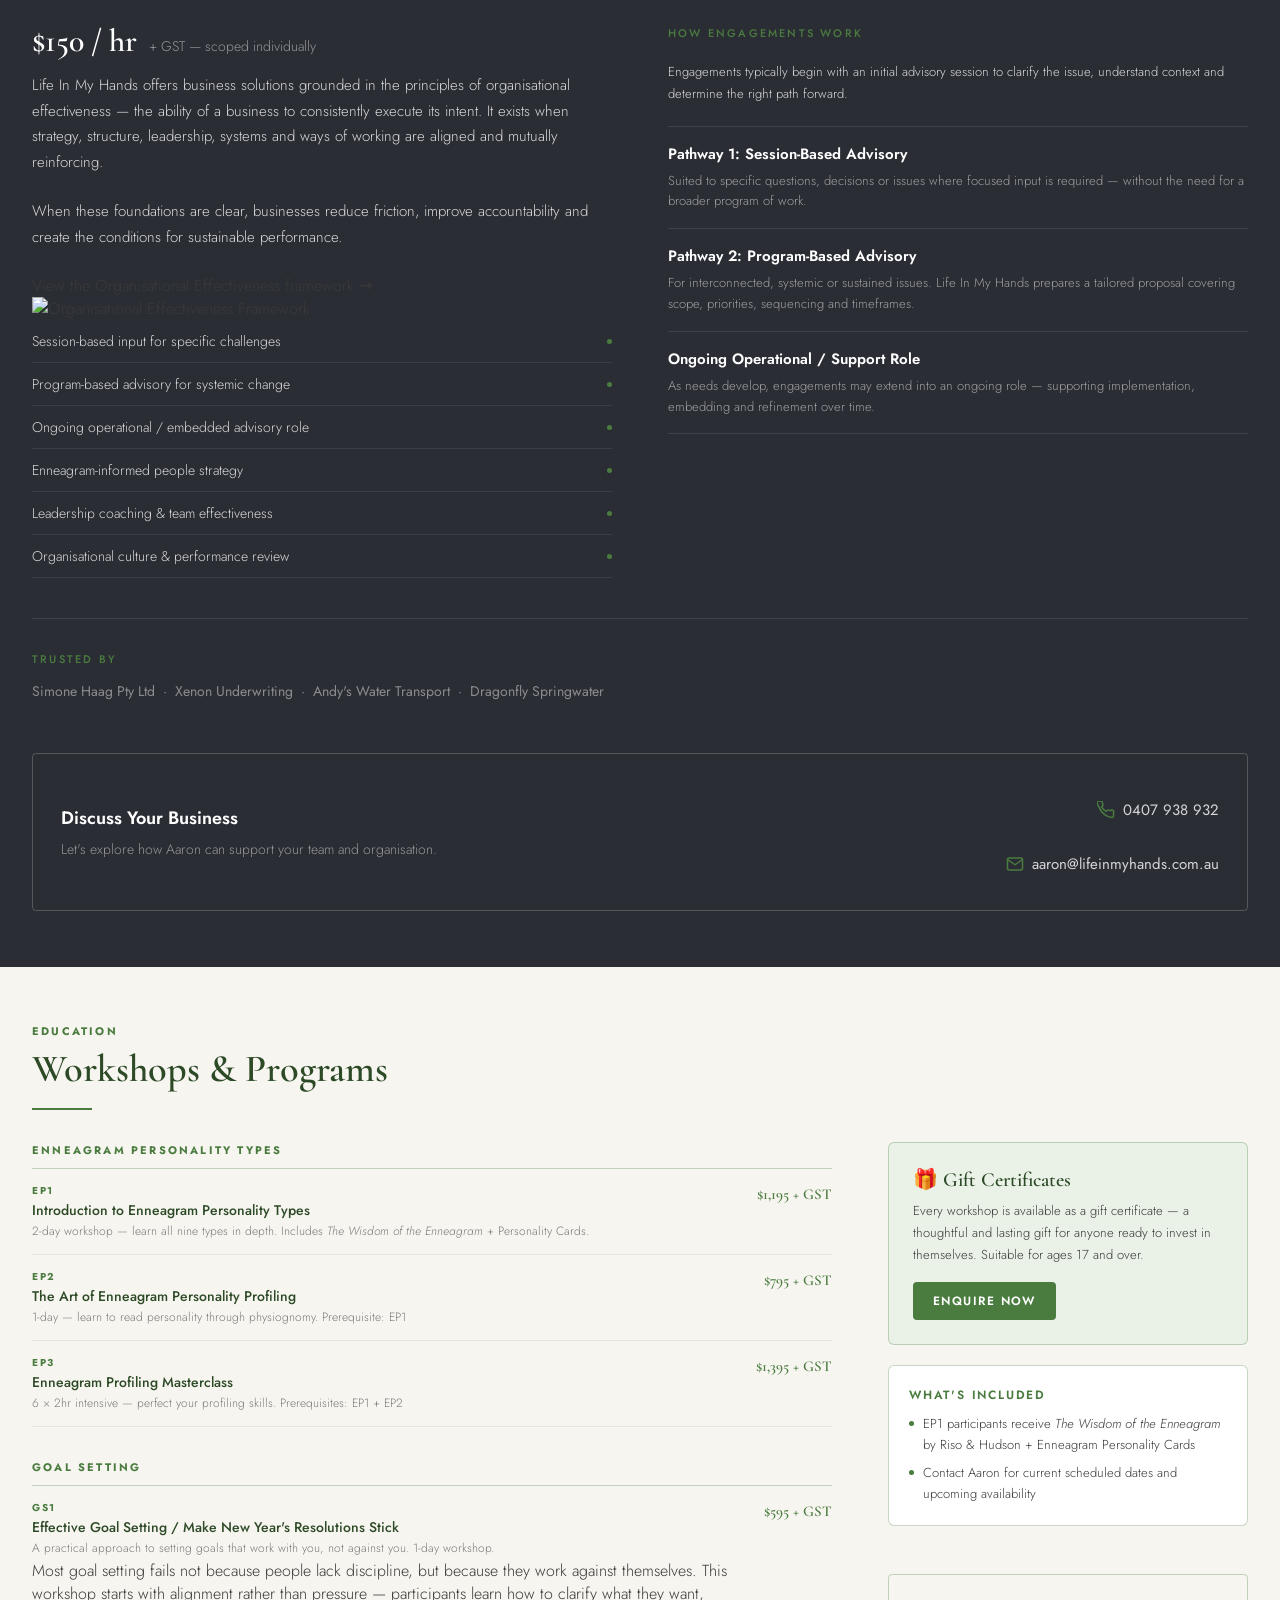
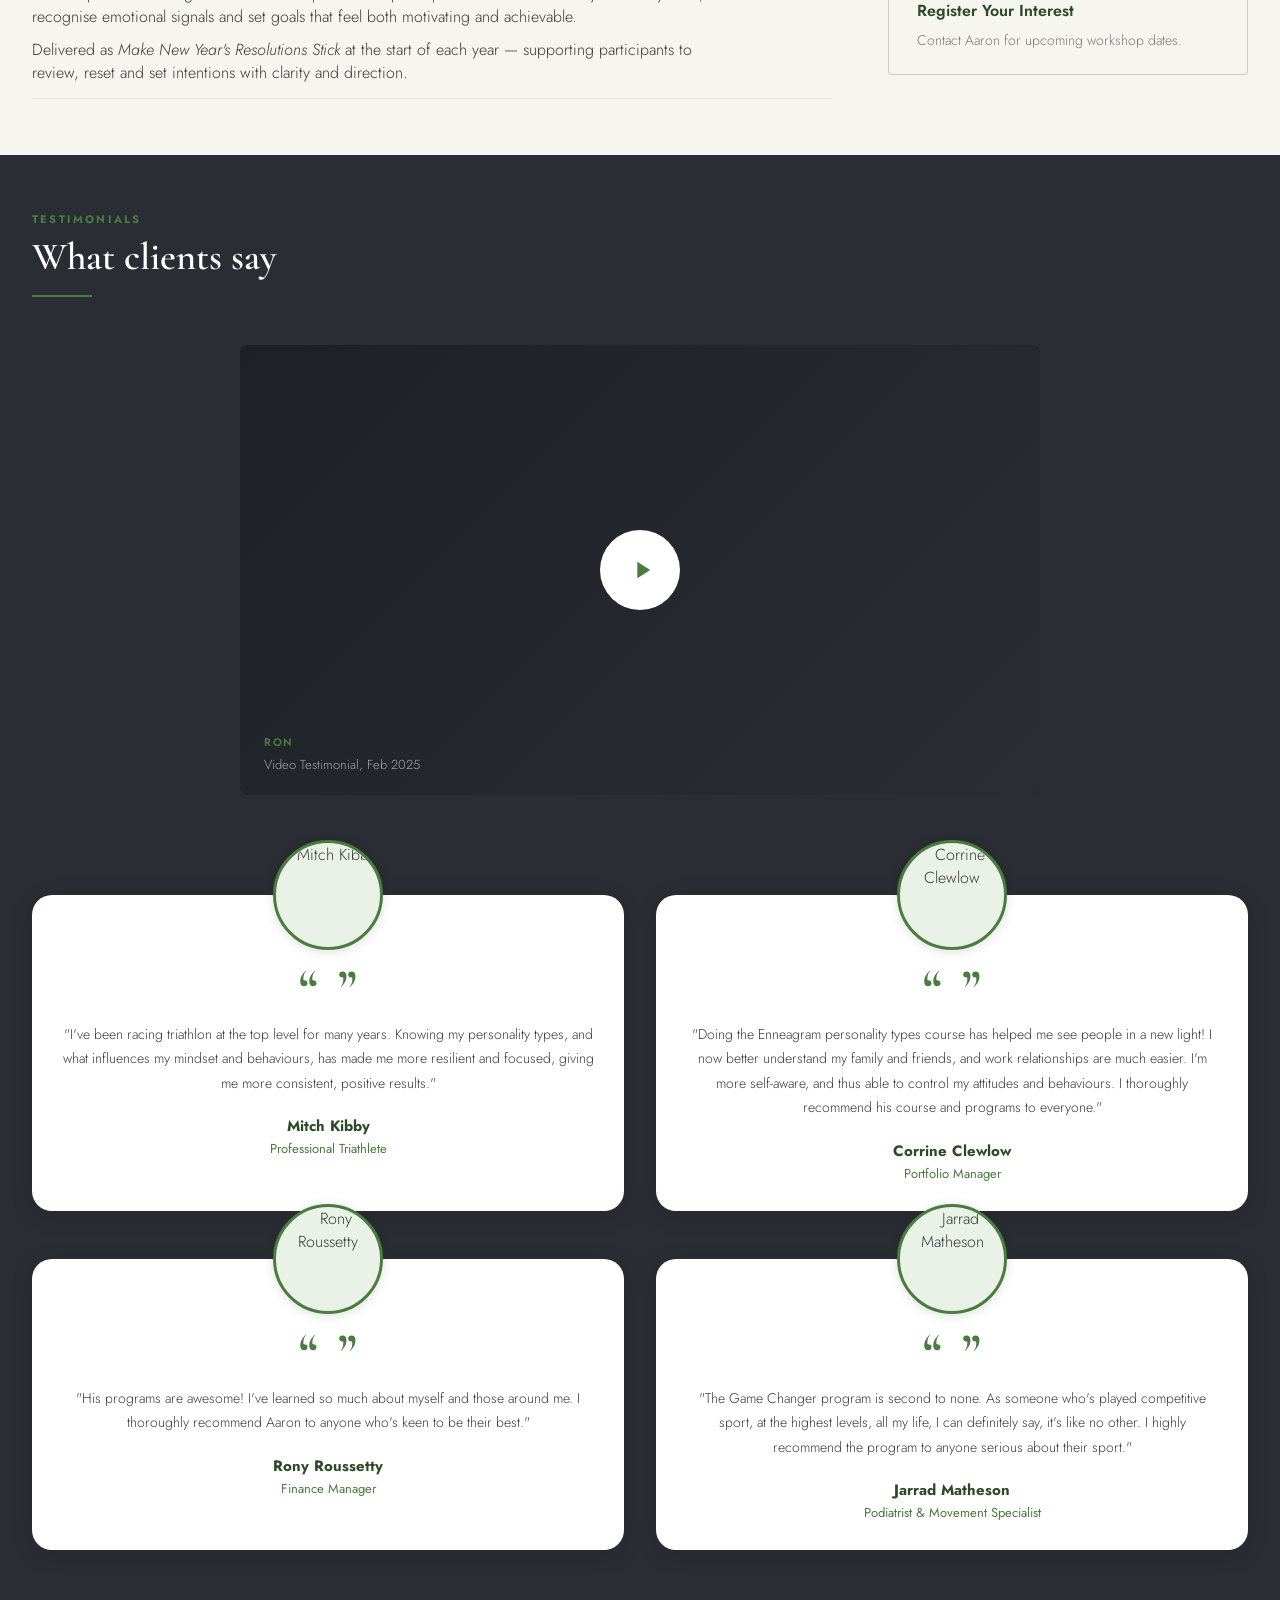
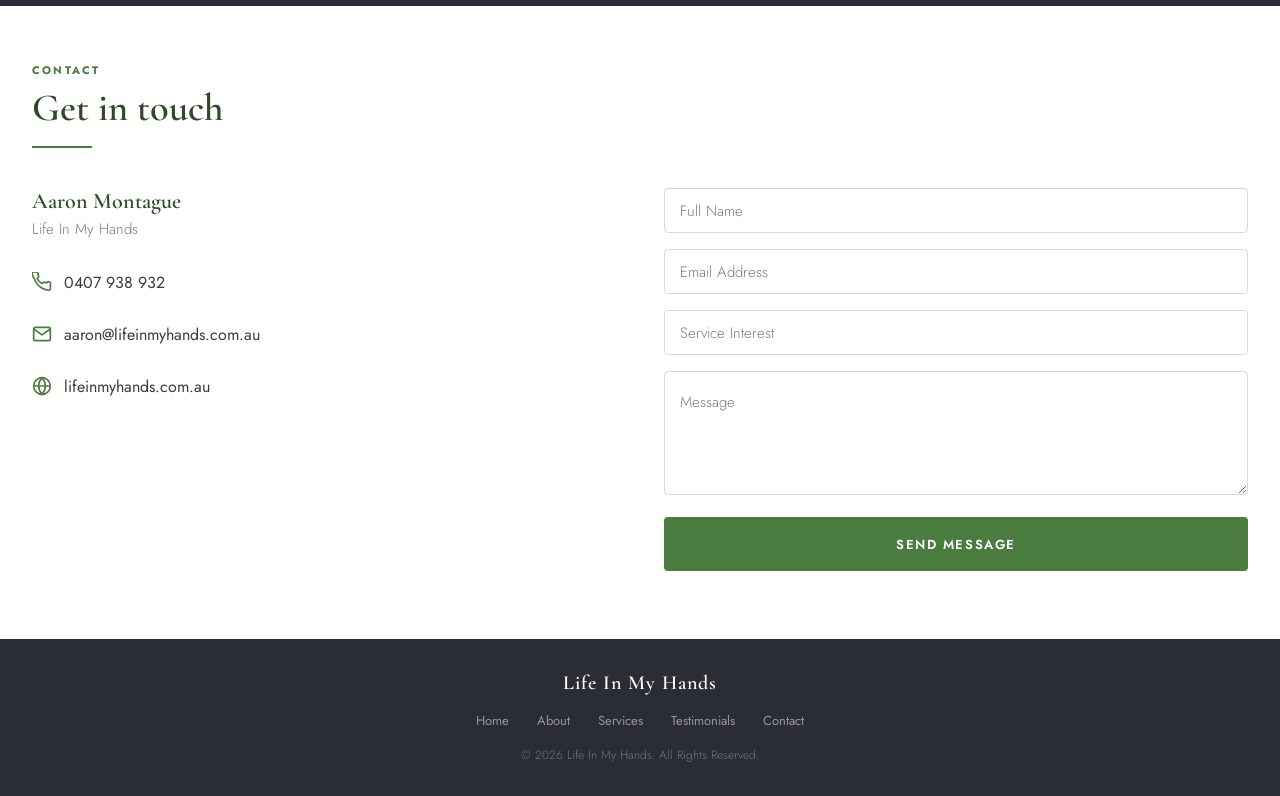
==== commit 129112bc: "LIMH current build — staging for rework" ====
--- a/index.html
+++ b/index.html
@@ -3,566 +3,1429 @@
 <head>
 <meta charset="UTF-8">
 <meta name="viewport" content="width=device-width, initial-scale=1.0">
-<title>Thoth.au — Services Overview</title>
-<link href="https://fonts.googleapis.com/css2?family=Inter:wght@300;400;500;600;700&family=Fira+Code:wght@400&display=swap" rel="stylesheet">
+<meta name="description" content="Life In My Hands — Personal Coaching, Business Solutions, Enneagram Profiling and Workshops with Aaron Montague. Helping individuals and organisations realise their potential since 2011.">
+<title>Life In My Hands — Aaron Montague | Coaching &amp; Consulting</title>
+<link rel="preload" href="images/aaron-face.jpg" as="image">
+<link rel="preconnect" href="https://fonts.googleapis.com">
+<link rel="preconnect" href="https://fonts.gstatic.com" crossorigin>
+<link href="https://fonts.googleapis.com/css2?family=Cormorant+Garamond:ital,wght@0,300;0,600;0,700;1,300&family=Jost:wght@300;400;500;600;700&display=swap" rel="stylesheet">
 <style>
-  *, *::before, *::after { box-sizing: border-box; margin: 0; padding: 0; }
-
-  :root {
-    --dark:       #1A1A2E;
-    --dark-2:     #252540;
-    --dark-3:     #2E2E50;
-    --gold:       #C9A84C;
-    --gold-dark:  #A8893A;
-    --gold-ghost: rgba(201,168,76,0.10);
-    --light:      #F2F2F2;
-    --light-2:    #C8C8C8;
-    --plum:       #AA5388;
-    --border:     rgba(242,242,242,0.08);
-  }
-
-  html, body {
-    background: var(--dark);
-    color: var(--light);
-    font-family: 'Inter', system-ui, sans-serif;
-    font-size: 15px;
-    line-height: 1.6;
-    -webkit-font-smoothing: antialiased;
-  }
-
-  .page {
-    max-width: 860px;
-    margin: 0 auto;
-    padding: 56px 48px 48px;
-    min-height: 100vh;
-    display: flex;
-    flex-direction: column;
-    gap: 40px;
-  }
-
-  /* HEADER */
-  .header {
-    display: flex;
-    justify-content: space-between;
-    align-items: flex-end;
-    padding-bottom: 24px;
-    border-bottom: 1px solid var(--gold);
-  }
-
-  .logo-mark {
-    display: flex;
-    flex-direction: column;
-    gap: 2px;
-  }
-
-  .logo-wordmark {
-    font-size: 2rem;
-    font-weight: 700;
-    letter-spacing: 0.18em;
-    color: var(--gold);
-    line-height: 1;
-  }
-
-  .logo-tagline {
-    font-size: 0.68rem;
-    font-weight: 400;
-    letter-spacing: 0.14em;
-    color: var(--light-2);
-    text-transform: uppercase;
-  }
-
-  .header-meta {
-    text-align: right;
-    font-size: 0.78rem;
-    color: var(--light-2);
-    line-height: 1.8;
-  }
-
-  .header-meta a {
-    color: var(--gold);
-    text-decoration: none;
-  }
-
-  /* INTRO */
-  .intro h1 {
-    font-size: clamp(1.4rem, 3vw, 1.85rem);
-    font-weight: 700;
-    letter-spacing: -0.02em;
-    color: var(--light);
-    line-height: 1.15;
-    margin-bottom: 12px;
-  }
-
-  .intro h1 span {
-    color: var(--gold);
-  }
-
-  .intro p {
-    font-size: 0.95rem;
-    color: var(--light-2);
-    max-width: 600px;
-    line-height: 1.75;
-  }
-
-  /* SECTION LABEL */
-  .section-label {
-    font-size: 0.68rem;
-    font-weight: 600;
-    letter-spacing: 0.15em;
-    text-transform: uppercase;
-    color: var(--gold);
-    margin-bottom: 16px;
-  }
-
-  /* HOW IT WORKS */
-  .how-it-works {
-    background: var(--dark-2);
-    border: 1px solid var(--border);
-    border-radius: 4px;
-    padding: 24px 28px;
-    font-size: 0.88rem;
-    color: var(--light-2);
-    line-height: 1.75;
-  }
-
-  .how-it-works strong {
-    color: var(--light);
-  }
-
-  /* COMPONENTS GRID */
-  .components {
-    display: grid;
-    grid-template-columns: repeat(2, 1fr);
-    gap: 14px;
-  }
-
-  .component {
-    background: var(--dark-2);
-    border: 1px solid var(--border);
-    border-radius: 4px;
-    padding: 20px;
-  }
-
-  .component.premium {
-    border-color: rgba(201,168,76,0.3);
-  }
-
-  .component-header {
-    display: flex;
-    align-items: center;
-    gap: 10px;
-    margin-bottom: 8px;
-  }
-
-  .component-title {
-    font-size: 0.88rem;
-    font-weight: 600;
-    color: var(--light);
-  }
-
-  .component-badge {
-    margin-left: auto;
-    font-size: 0.6rem;
-    font-weight: 600;
-    letter-spacing: 0.1em;
-    text-transform: uppercase;
-    color: var(--gold);
-    border: 1px solid rgba(201,168,76,0.4);
-    border-radius: 2px;
-    padding: 2px 6px;
-  }
-
-  .component p {
-    font-size: 0.8rem;
-    color: var(--light-2);
-    line-height: 1.65;
-  }
-
-  /* PLANS */
-  .plans {
-    display: grid;
-    grid-template-columns: repeat(2, 1fr);
-    gap: 16px;
-  }
-
-  .plan {
-    background: var(--dark-2);
-    border: 1px solid var(--border);
-    border-radius: 4px;
-    padding: 24px;
-    display: flex;
-    flex-direction: column;
-    gap: 14px;
-  }
-
-  .plan.featured {
-    border-color: var(--gold);
-    background: var(--dark-3);
-  }
-
-  .plan-name {
-    font-size: 0.72rem;
-    font-weight: 600;
-    letter-spacing: 0.12em;
-    text-transform: uppercase;
-    color: var(--light-2);
-  }
-
-  .plan.featured .plan-name {
-    color: var(--gold);
-  }
-
-  .plan-desc {
-    font-size: 0.82rem;
-    color: var(--light-2);
-    line-height: 1.6;
-  }
-
-  .plan-includes {
-    list-style: none;
-    display: flex;
-    flex-direction: column;
-    gap: 7px;
-  }
-
-  .plan-includes li {
-    font-size: 0.8rem;
-    color: var(--light-2);
-    padding-left: 14px;
-    position: relative;
-    line-height: 1.4;
-  }
-
-  .plan-includes li::before {
-    content: '—';
-    position: absolute;
-    left: 0;
-    color: rgba(242,242,242,0.2);
-    font-size: 0.7rem;
-  }
-
-  .plan.featured .plan-includes li::before {
-    color: var(--gold);
-  }
-
-  /* DEV WORK */
-  .dev-block {
-    background: var(--dark-2);
-    border: 1px solid var(--border);
-    border-radius: 4px;
-    padding: 24px 28px;
-  }
-
-  .dev-block p {
-    font-size: 0.85rem;
-    color: var(--light-2);
-    line-height: 1.7;
-    margin-bottom: 14px;
-  }
-
-  .dev-block p:last-child {
-    margin-bottom: 0;
-  }
-
-  .dev-block strong {
-    color: var(--light);
-  }
-
-  .dev-examples {
-    display: flex;
-    flex-wrap: wrap;
-    gap: 8px;
-    margin-top: 10px;
-  }
-
-  .dev-tag {
-    font-size: 0.72rem;
-    color: var(--light-2);
-    background: var(--dark-3);
-    border: 1px solid var(--border);
-    border-radius: 3px;
-    padding: 3px 10px;
-    font-family: 'Fira Code', monospace;
-  }
-
-  /* WHY THOTH */
-  .reasons {
-    display: grid;
-    grid-template-columns: repeat(3, 1fr);
-    gap: 16px;
-  }
-
-  .reason {
-    padding: 0 0 0 16px;
-    border-left: 2px solid var(--gold);
-  }
-
-  .reason h4 {
-    font-size: 0.88rem;
-    font-weight: 600;
-    color: var(--light);
-    margin-bottom: 4px;
-  }
-
-  .reason p {
-    font-size: 0.78rem;
-    color: var(--light-2);
-    line-height: 1.6;
-  }
-
-  /* CTA */
-  .cta-block {
-    background: var(--gold-ghost);
-    border: 1px solid var(--gold);
-    border-radius: 4px;
-    padding: 24px 28px;
-    display: flex;
-    justify-content: space-between;
-    align-items: center;
-    gap: 24px;
-  }
-
-  .cta-block p {
-    font-size: 0.9rem;
-    color: var(--light-2);
-    max-width: 480px;
-    line-height: 1.6;
-  }
-
-  .cta-block strong {
-    color: var(--light);
-  }
-
-  .cta-contact {
-    text-align: right;
-    white-space: nowrap;
-  }
-
-  .cta-contact a {
-    display: block;
-    color: var(--gold);
-    font-weight: 600;
-    text-decoration: none;
-    font-size: 0.95rem;
-    letter-spacing: 0.02em;
-  }
-
-  .cta-contact span {
-    font-size: 0.75rem;
-    color: var(--light-2);
-  }
-
-  /* FOOTER */
-  .footer {
-    display: flex;
-    justify-content: space-between;
-    align-items: center;
-    padding-top: 16px;
-    border-top: 1px solid var(--border);
-    font-size: 0.72rem;
-    color: rgba(242,242,242,0.35);
-  }
-
-  .footer a {
-    color: rgba(242,242,242,0.35);
-    text-decoration: none;
-  }
-
-  /* RESPONSIVE */
-  @media (max-width: 600px) {
-    .page { padding: 32px 20px; }
-    .plans, .components, .reasons { grid-template-columns: 1fr; }
-    .header { flex-direction: column; align-items: flex-start; gap: 12px; }
-    .header-meta { text-align: left; }
-    .cta-block { flex-direction: column; align-items: flex-start; }
-    .cta-contact { text-align: left; }
-  }
-
-  /* PRINT */
-  @media print {
-    html, body { background: white; color: #1A1A2E; }
-    .page { padding: 32px; }
-    .component, .plan, .dev-block, .how-it-works { background: #f8f8f8; border-color: #ddd; }
-    .logo-wordmark { color: #1A1A2E; }
-    .section-label, .plan.featured .plan-name, .component-badge { color: #A8893A; }
-    .plan.featured { border-color: #A8893A; background: #faf8f3; }
-    .plan.featured .plan-includes li::before { color: #A8893A; }
-    .reason { border-color: #A8893A; }
-    .cta-block { border-color: #A8893A; background: #faf8f3; }
-    .cta-contact a { color: #A8893A; }
-  }
+/* === CSS CUSTOM PROPERTIES === */
+:root {
+  --white: #FFFFFF;
+  --cream: #F7F5F0;
+  --charcoal: #2B2D35;
+  --charcoal-soft: #363840;
+  --olive: #4A7C3F;
+  --olive-light: #5C9450;
+  --olive-muted: #3D6835;
+  --olive-wash: #EAF1E7;
+  --heading-dark: #2D4A27;
+  --body: #3A3A3A;
+  --body-light: rgba(255,255,255,0.82);
+  --muted: #7A7A7A;
+  --rule: rgba(74,124,63,0.3);
+  --border: rgba(74,124,63,0.6);
+  --font-display: 'Cormorant Garamond', Georgia, serif;
+  --font-ui: 'Jost', system-ui, sans-serif;
+  --ease-out: cubic-bezier(0.16, 1, 0.3, 1);
+  --ease-in-out: cubic-bezier(0.65, 0, 0.35, 1);
+  --ease-spring: cubic-bezier(0.34, 1.56, 0.64, 1);
+  --duration-fast: 200ms;
+  --duration-base: 400ms;
+  --duration-slow: 700ms;
+  --duration-xslow: 1100ms;
+}
+
+/* === RESET === */
+*, *::before, *::after { box-sizing: border-box; margin: 0; padding: 0; }
+html { scroll-behavior: smooth; font-size: 16px; }
+body { font-family: var(--font-ui); font-weight: 300; color: var(--body); background: var(--white); overflow-x: hidden; -webkit-font-smoothing: antialiased; }
+img { display: block; max-width: 100%; height: auto; }
+a { color: inherit; text-decoration: none; }
+ul { list-style: none; }
+button { font-family: var(--font-ui); cursor: pointer; border: none; background: none; }
+
+/* === BIRD DOT BULLETS - content lists in sections only === */
+section ul li::before { content: ''; display: inline-block; width: 12px; height: 12px; background-image: url(images/LIMH-birddot.svg); background-size: contain; background-repeat: no-repeat; margin-right: 8px; vertical-align: middle; }
+
+/* === REDUCED MOTION === */
+@media (prefers-reduced-motion: reduce) {
+  *, *::before, *::after { animation-duration: 0.01ms !important; transition-duration: 200ms !important; animation-iteration-count: 1 !important; }
+  .reveal { transform: none !important; }
+}
+
+/* === UTILITIES === */
+.container { width: 100%; max-width: 1280px; margin: 0 auto; padding: 0 32px; }
+@media (max-width: 640px) { .container { padding: 0 20px; } }
+
+.section-label { font-family: var(--font-ui); font-weight: 700; font-size: 11px; text-transform: uppercase; letter-spacing: 0.2em; color: var(--olive); display: block; margin-bottom: 8px; }
+.section-title { font-family: var(--font-display); font-weight: 600; font-size: clamp(28px,3vw,40px); color: var(--heading-dark); line-height: 1.15; margin-bottom: 16px; }
+.section-title--light { color: var(--white); }
+.section-rule { width: 60px; height: 2px; background: var(--olive); transform-origin: left; transform: scaleX(0); transition: transform 600ms var(--ease-out) 300ms; margin-bottom: 24px; }
+.section-rule--center { margin-left: auto; margin-right: auto; transform-origin: center; }
+.section-rule.revealed { transform: scaleX(1); }
+
+/* === SCROLL REVEAL === */
+.reveal { opacity: 0; transform: translateY(32px); transition: opacity 700ms var(--ease-out), transform 700ms var(--ease-out); transition-delay: var(--reveal-delay, 0ms); }
+.reveal.revealed { opacity: 1; transform: translateY(0); }
+
+/* === NAVIGATION === */
+#nav { position: fixed; top: 0; left: 0; right: 0; z-index: 1000; height: 72px; display: flex; align-items: center; transition: background 300ms var(--ease-out), box-shadow 300ms var(--ease-out); }
+#nav.scrolled { background: rgba(255,255,255,0.95); backdrop-filter: blur(12px); -webkit-backdrop-filter: blur(12px); box-shadow: 0 1px 0 rgba(0,0,0,0.06); }
+.nav-inner { display: flex; align-items: center; justify-content: space-between; width: 100%; max-width: 1280px; margin: 0 auto; padding: 0 32px; }
+.nav-logo { display: flex; align-items: center; gap: 10px; text-decoration: none; }
+.nav-logo-img { height: 56px; width: auto; transition: height 300ms var(--ease-out); filter: brightness(0) invert(1); }
+#nav.scrolled .nav-logo-img { height: 40px; filter: none; }
+.nav-links { display: flex; align-items: center; gap: 36px; }
+.nav-link { font-family: var(--font-ui); font-size: 13px; font-weight: 600; text-transform: uppercase; letter-spacing: 0.15em; color: rgba(255,255,255,0.85); text-decoration: none; position: relative; padding-bottom: 4px; transition: color 200ms ease; }
+#nav.scrolled .nav-link { color: var(--body); }
+.nav-link::after { content: ''; position: absolute; bottom: 0; left: 0; width: 100%; height: 2px; background: var(--olive); transform: scaleX(0); transform-origin: left; transition: transform 200ms var(--ease-out); }
+.nav-link:hover, .nav-link.active { color: var(--olive); }
+.nav-link.active::after { transform: scaleX(1); }
+.nav-hamburger { display: none; flex-direction: column; justify-content: center; align-items: center; width: 44px; height: 44px; gap: 6px; cursor: pointer; background: none; border: none; position: relative; z-index: 1010; }
+.nav-hamburger span { display: block; width: 22px; height: 2px; background: white; border-radius: 2px; transition: transform 300ms var(--ease-out), opacity 300ms ease; transform-origin: center; }
+#nav.scrolled .nav-hamburger span { background: var(--charcoal); }
+.nav-hamburger.open span:nth-child(1) { transform: translateY(8px) rotate(45deg); }
+.nav-hamburger.open span:nth-child(2) { opacity: 0; transform: scaleX(0); }
+.nav-hamburger.open span:nth-child(3) { transform: translateY(-8px) rotate(-45deg); }
+.nav-drawer { position: fixed; top: 0; left: 0; right: 0; bottom: 0; background: var(--charcoal); z-index: 999; display: flex; flex-direction: column; align-items: center; justify-content: center; gap: 40px; transform: translateY(-100%); opacity: 0; transition: transform 400ms var(--ease-out), opacity 400ms var(--ease-out); pointer-events: none; }
+.nav-drawer.open { transform: translateY(0); opacity: 1; pointer-events: all; }
+.nav-drawer a { font-family: var(--font-display); font-weight: 600; font-size: 36px; color: white; text-decoration: none; opacity: 0; transform: translateY(20px); transition: color 200ms ease, opacity 400ms var(--ease-out), transform 400ms var(--ease-out); }
+.nav-drawer.open a { opacity: 1; transform: translateY(0); }
+.nav-drawer.open a:nth-child(1) { transition-delay: 50ms; }
+.nav-drawer.open a:nth-child(2) { transition-delay: 130ms; }
+.nav-drawer.open a:nth-child(3) { transition-delay: 210ms; }
+.nav-drawer.open a:nth-child(4) { transition-delay: 290ms; }
+.nav-drawer.open a:nth-child(5) { transition-delay: 370ms; }
+.nav-drawer a:hover { color: var(--olive); }
+@media (max-width: 900px) { .nav-links { display: none; } .nav-hamburger { display: flex; } .nav-inner { padding: 0 20px; } }
+
+/* === HERO === */
+#hero { min-height: 100dvh; background: var(--charcoal); display: flex; flex-direction: column; justify-content: center; padding-top: 72px; position: relative; overflow: hidden; }
+#hero::before { content: ''; position: absolute; inset: 0; background-image: url(images/LIMH-LogoTree.svg); background-size: 75%; background-repeat: no-repeat; background-position: center; opacity: 0.05; pointer-events: none; z-index: 0; }
+.hero-bg-drift { position: absolute; inset: 0; background: radial-gradient(ellipse at 30% 40%, rgba(74,124,63,0.08) 0%, transparent 60%), radial-gradient(ellipse at 80% 70%, rgba(74,124,63,0.05) 0%, transparent 50%); animation: bgDrift 20s ease-in-out infinite; pointer-events: none; }
+@keyframes bgDrift { 0%,100% { transform: translate(0,0) scale(1); } 33% { transform: translate(20px,-10px) scale(1.02); } 66% { transform: translate(-10px,15px) scale(0.98); } }
+.hero-inner { max-width: 1280px; margin: 0 auto; padding: 40px 32px; width: 100%; display: grid; grid-template-columns: 55fr 45fr; gap: 60px; align-items: center; position: relative; z-index: 1; }
+.hero-left { position: relative; }
+.hero-since { font-family: var(--font-ui); font-weight: 600; font-size: 11px; text-transform: uppercase; letter-spacing: 0.2em; color: var(--olive); opacity: 0; transform: translateY(20px); transition: opacity 500ms var(--ease-out), transform 500ms var(--ease-out); transition-delay: 100ms; display: block; margin-bottom: 24px; }
+.hero-since.visible { opacity: 1; transform: translateY(0); }
+.hero-headline { font-family: var(--font-display); font-weight: 300; font-size: clamp(36px,5vw,58px); line-height: 1.1; letter-spacing: -0.02em; color: white; margin-bottom: 28px; }
+.hero-headline mark { background: none; color: white; text-decoration: underline; text-decoration-color: var(--olive); text-underline-offset: 6px; text-decoration-thickness: 2px; }
+.hero-subhead mark, .hero-body mark { background: none; color: white; font-weight: 600; }
+.hero-word-wrap { overflow: hidden; display: inline-block; vertical-align: bottom; padding-bottom: 4px; margin-right: 14px; }
+.hero-word { display: inline-block; transform: translateY(100%); transition: transform 600ms var(--ease-out); }
+.hero-word.visible { transform: translateY(0); }
+.hero-subhead { font-family: var(--font-display); font-weight: 300; font-style: italic; font-size: clamp(15px,1.7vw,20px); color: rgba(255,255,255,0.65); margin-bottom: 28px; opacity: 0; transform: translateY(20px); transition: opacity 500ms var(--ease-out), transform 500ms var(--ease-out); transition-delay: 800ms; }
+.hero-subhead.visible { opacity: 1; transform: translateY(0); }
+.hero-body { opacity: 0; transform: translateY(24px); transition: opacity 600ms var(--ease-out), transform 600ms var(--ease-out); transition-delay: 900ms; }
+.hero-body.visible { opacity: 1; transform: translateY(0); }
+.hero-body p { font-weight: 300; font-size: 15px; line-height: 1.75; color: var(--body-light); margin-bottom: 16px; max-width: 560px; }
+.hero-scroll-indicator { display: flex; flex-direction: column; align-items: center; gap: 8px; margin-top: 20px; opacity: 0; transition: opacity 600ms ease; transition-delay: 1400ms; width: fit-content; }
+.hero-scroll-indicator.visible { opacity: 1; }
+.hero-scroll-label { font-size: 10px; font-weight: 500; text-transform: uppercase; letter-spacing: 0.15em; color: rgba(255,255,255,0.4); }
+.hero-scroll-line { width: 1px; height: 48px; background: linear-gradient(to bottom, rgba(255,255,255,0.4), transparent); animation: scrollPulse 2s ease-in-out infinite; }
+@keyframes scrollPulse { 0%,100% { transform: scaleY(1); opacity: 0.4; } 50% { transform: scaleY(0.6); opacity: 1; } }
+.hero-right { position: relative; display: flex; align-items: stretch; padding-top: 24px; }
+.hero-img-wrap { position: relative; width: 100%; overflow: hidden; }
+.hero-img-wrap img { width: 100%; height: auto; display: block; object-fit: cover; object-position: top center; border: none; box-shadow: none; border-radius: 0; opacity: 0; animation: imgReveal 800ms var(--ease-out) 900ms forwards; }
+@keyframes imgReveal { to { opacity: 1; } }
+.hero-anchors { position: absolute; bottom: 24px; left: 0; display: flex; flex-direction: column; gap: 6px; z-index: 2; }
+.hero-anchor { display: block; background: rgba(16,18,24,0.80); backdrop-filter: blur(8px); -webkit-backdrop-filter: blur(8px); border: none; border-left: 2px solid var(--olive); color: white; font-size: 10px; font-weight: 600; text-transform: uppercase; letter-spacing: 0.14em; padding: 7px 14px; border-radius: 0; text-decoration: none; transition: background 200ms ease; opacity: 0; animation: imgReveal 600ms var(--ease-out) 1200ms forwards; }
+.hero-anchor:nth-child(2) { animation-delay: 1320ms; }
+.hero-anchor:nth-child(3) { animation-delay: 1440ms; }
+.hero-anchor:hover { background: var(--olive); }
+
+@media (max-width: 900px) {
+  .hero-inner { grid-template-columns: 1fr; padding: 60px 20px 80px; gap: 40px; }
+  .hero-img-wrap img { max-height: 60vw; }
+  .hero-right { padding-top: 0; }
+  .hero-anchors { bottom: 12px; }
+}
+
+/* === ABOUT === */
+#about { background: var(--cream); padding: 48px 0; position: relative; overflow: hidden; }
+#about::before { content: ''; position: absolute; inset: 0; background-image: url(images/LIMH-LogoTree.svg); background-size: 70%; background-repeat: no-repeat; background-position: center; opacity: 0.05; pointer-events: none; z-index: 0; }
+#about > * { position: relative; z-index: 1; }
+.about-heading { text-align: center; margin-bottom: 28px; }
+.about-heading .section-title { text-align: center; }
+.about-heading .section-rule { margin: 0 auto 16px; }
+.about-text { max-width: 720px; margin: 0 auto; text-align: center; }
+.about-text p { font-weight: 300; font-size: 15px; line-height: 1.6; color: var(--body); margin-bottom: 12px; }
+.about-photos { max-width: 530px; margin: 28px auto 0; padding: 0 32px; display: grid; grid-template-columns: 1fr 1fr; gap: 20px; align-items: start; }
+.about-photo-wrap { border-radius: 4px; overflow: hidden; }
+.about-photo-wrap:first-child { transform: rotate(-1.5deg); transition: transform 400ms var(--ease-out); }
+.about-photo-wrap:last-child { transform: rotate(1deg); margin-top: 40px; transition: transform 400ms var(--ease-out); }
+.about-photo-wrap img { width: 100%; height: auto; display: block; filter: saturate(0) brightness(0.95); transition: filter 800ms ease, transform 400ms ease; }
+.about-photo-wrap.revealed img { filter: saturate(1) brightness(1); }
+.about-photo-wrap:hover { transform: rotate(0deg) !important; }
+.about-photo-wrap:hover img { transform: scale(1.02); filter: saturate(1.05) brightness(1.04) !important; }
+@media (max-width: 640px) {
+  .about-photos { grid-template-columns: 1fr; padding: 0 20px; }
+  .about-photo-wrap:first-child, .about-photo-wrap:last-child { transform: none; margin-top: 0; }
+}
+
+/* === PERSONAL COACHING === */
+#coaching { background: var(--white); padding: 56px 0; }
+.coaching-inner { max-width: 1280px; margin: 0 auto; padding: 0 32px; }
+.coaching-header { margin-bottom: 24px; }
+.coaching-header p { font-weight: 300; font-size: 16px; color: var(--muted); max-width: 600px; line-height: 1.7; margin-top: 0; }
+.service-menu { max-width: 800px; }
+.service-tier { border-bottom: 1px dashed rgba(0,0,0,0.12); }
+.service-tier-header { display: flex; align-items: baseline; justify-content: space-between; gap: 16px; padding: 16px 0 12px; cursor: pointer; min-height: 44px; }
+.service-tier-header:hover .service-tier-name { color: var(--olive); }
+.service-tier-name { font-weight: 600; font-size: 15px; color: var(--heading-dark); transition: color 200ms ease; flex: 1; }
+.service-tier-price { font-family: var(--font-display); font-weight: 600; font-size: 18px; color: var(--olive); white-space: nowrap; flex-shrink: 0; }
+.service-tier-toggle { font-size: 13px; font-weight: 400; color: var(--muted); white-space: nowrap; margin-left: 16px; cursor: pointer; transition: color 200ms ease; display: flex; align-items: center; gap: 6px; }
+.service-tier-toggle::after { content: '+'; display: inline-block; transition: transform 300ms var(--ease-out), content 0ms; font-size: 16px; font-weight: 300; }
+.service-tier.open .service-tier-toggle::after { content: '−'; }
+.service-tier-header:hover .service-tier-toggle { color: var(--olive); }
+.service-tier-toggle-icon { display: inline-block; transition: transform 300ms var(--ease-out); margin-left: 4px; font-size: 10px; }
+.service-tier.open .service-tier-toggle-icon { transform: rotate(180deg); }
+.coaching-layout { display: grid; grid-template-columns: 1fr 1fr; gap: 48px; align-items: start; }
+.coaching-enneagram-col { min-width: 0; }
+.coaching-right-col { min-width: 0; display: flex; flex-direction: column; gap: 0; }
+.coaching-cta-sticky { position: sticky; top: 92px; }
+@media (max-width: 900px) { .coaching-layout { grid-template-columns: 1fr; } .coaching-cta-sticky { position: static; } .coaching-enneagram-col { order: 2; } .coaching-right-col { order: 1; } }
+.service-tier-body { max-height: 0; overflow: hidden; transition: max-height 350ms var(--ease-out); }
+.service-tier.open .service-tier-body { max-height: 400px; }
+.service-tier-desc { font-weight: 300; font-size: 14px; color: var(--muted); line-height: 1.7; padding-bottom: 16px; padding-right: 80px; }
+.cta-box { border: 1px solid var(--border); border-radius: 4px; padding: 24px 28px; display: flex; align-items: center; justify-content: space-between; gap: 32px; cursor: pointer; transition: background 300ms var(--ease-out), border-color 300ms var(--ease-out); max-width: 800px; margin-top: 48px; }
+.cta-box:hover { background: var(--olive); border-color: var(--olive); }
+.cta-box:hover .cta-box-title, .cta-box:hover .cta-box-sub, .cta-box:hover .cta-contact-line, .cta-box:hover .cta-contact-icon { color: white !important; }
+.cta-box-text { flex: 1; }
+.cta-box-title { font-weight: 600; font-size: 18px; color: var(--heading-dark); margin-bottom: 8px; transition: color 300ms ease; }
+.cta-box-sub { font-weight: 300; font-size: 14px; color: var(--muted); transition: color 300ms ease; }
+.cta-contacts { display: flex; flex-direction: column; gap: 10px; align-items: flex-end; }
+.cta-contact-line { display: flex; align-items: center; gap: 8px; font-weight: 400; font-size: 15px; color: var(--heading-dark); text-decoration: none; min-height: 44px; transition: color 300ms ease; }
+.cta-contact-icon { color: var(--olive); transition: color 300ms ease; width: 18px; height: 18px; flex-shrink: 0; }
+@media (max-width: 640px) {
+  .coaching-inner { padding: 0 20px; }
+  .cta-box { flex-direction: column; align-items: flex-start; padding: 28px 24px; }
+  .cta-contacts { align-items: flex-start; }
+  .service-tier-desc { padding-right: 0; }
+}
+
+/* === ENNEAGRAM === */
+#enneagram { background: var(--olive-wash); padding: 80px 0; }
+.enneagram-inner { max-width: 1280px; margin: 0 auto; padding: 0 32px; }
+.enneagram-header { text-align: center; margin-bottom: 28px; }
+.enneagram-header .section-rule { margin: 0 auto 16px; }
+.enneagram-subtitle { font-weight: 300; font-size: 14px; color: var(--body); max-width: 560px; margin: 16px auto 0; line-height: 1.7; }
+.enneagram-stage { display: flex; flex-direction: column; align-items: center; gap: 32px; }
+.enneagram-svg-wrap { width: 100%; max-width: 500px; }
+#enneagram-svg { width: 100%; height: auto; display: block; }
+#enn-outer-circle { stroke-dasharray: 1257; stroke-dashoffset: 1257; transition: stroke-dashoffset 1200ms var(--ease-out); }
+#enneagram-svg.drawn #enn-outer-circle { stroke-dashoffset: 0; }
+.enn-line { stroke-dasharray: 600; stroke-dashoffset: 600; transition: stroke-dashoffset 800ms var(--ease-out) 200ms; }
+#enneagram-svg.drawn .enn-line { stroke-dashoffset: 0; }
+.enn-node-group { cursor: pointer; opacity: 0; transition: opacity 400ms var(--ease-out); }
+#enneagram-svg.drawn .enn-node-group { opacity: 1; }
+#enneagram-svg.drawn .enn-node-group:nth-child(1) { transition-delay: 400ms; }
+#enneagram-svg.drawn .enn-node-group:nth-child(2) { transition-delay: 460ms; }
+#enneagram-svg.drawn .enn-node-group:nth-child(3) { transition-delay: 520ms; }
+#enneagram-svg.drawn .enn-node-group:nth-child(4) { transition-delay: 580ms; }
+#enneagram-svg.drawn .enn-node-group:nth-child(5) { transition-delay: 640ms; }
+#enneagram-svg.drawn .enn-node-group:nth-child(6) { transition-delay: 700ms; }
+#enneagram-svg.drawn .enn-node-group:nth-child(7) { transition-delay: 760ms; }
+#enneagram-svg.drawn .enn-node-group:nth-child(8) { transition-delay: 820ms; }
+#enneagram-svg.drawn .enn-node-group:nth-child(9) { transition-delay: 880ms; }
+.enn-node-circle { fill: white; stroke: var(--rule); stroke-width: 2; transition: fill 200ms ease, stroke 200ms ease; }
+.enn-node-group:hover .enn-node-circle { stroke: var(--olive); fill: var(--olive-wash); }
+.enn-node-group.selected .enn-node-circle { fill: var(--olive); stroke: var(--olive); }
+.enn-node-group.dimmed { opacity: 0.35 !important; }
+.enn-node-num { font-family: 'Cormorant Garamond', serif; font-size: 20px; font-weight: 600; fill: var(--heading-dark); text-anchor: middle; dominant-baseline: central; pointer-events: none; transition: fill 200ms ease; }
+.enn-node-group.selected .enn-node-num { fill: white; }
+.enn-node-label { font-family: 'Jost', sans-serif; font-size: 10px; font-weight: 500; fill: var(--muted); text-anchor: middle; pointer-events: none; transition: fill 200ms ease; }
+.enn-node-group.selected .enn-node-label { fill: rgba(255,255,255,0.85); }
+.enn-connecting-line { stroke: var(--rule); stroke-width: 1.5; fill: none; transition: stroke 200ms ease, stroke-width 200ms ease, opacity 200ms ease; }
+.enn-connecting-line.active { stroke: var(--olive); stroke-width: 2.5; }
+.enn-connecting-line.dimmed { opacity: 0.15; }
+.enn-info-panel { width: 100%; max-width: 600px; opacity: 0; transform: translateY(16px); transition: opacity 400ms var(--ease-out), transform 400ms var(--ease-out); pointer-events: none; text-align: center; }
+.enn-info-panel.visible { opacity: 1; transform: translateY(0); pointer-events: all; }
+.enn-info-number { font-family: var(--font-display); font-weight: 300; font-size: 60px; line-height: 1; color: var(--heading-dark); opacity: 0.12; margin-bottom: -20px; }
+.enn-info-name { font-weight: 700; font-size: 14px; text-transform: uppercase; letter-spacing: 0.15em; color: var(--olive); margin-bottom: 12px; }
+.enn-info-tagline { font-family: var(--font-display); font-style: italic; font-weight: 300; font-size: 20px; color: var(--body); margin-bottom: 12px; line-height: 1.3; }
+.enn-info-desire { font-weight: 300; font-size: 14px; color: var(--body); line-height: 1.7; margin-bottom: 12px; }
+.enn-info-desc { font-weight: 300; font-size: 13px; color: var(--muted); line-height: 1.7; margin-bottom: 28px; }
+.enn-info-cta { display: inline-flex; align-items: center; gap: 8px; font-weight: 600; font-size: 13px; text-transform: uppercase; letter-spacing: 0.12em; color: var(--olive); border: 1px solid var(--border); padding: 12px 24px; border-radius: 4px; cursor: pointer; transition: background 300ms var(--ease-out), color 300ms ease, border-color 300ms ease; }
+.enn-info-cta:hover { background: var(--olive); color: white; border-color: var(--olive); }
+.enn-prompt { font-weight: 300; font-size: 14px; color: var(--muted); text-align: center; margin-top: 12px; }
+@media (max-width: 640px) { .enneagram-inner { padding: 0 20px; } }
+
+/* === BUSINESS SOLUTIONS === */
+#business { background: var(--charcoal); padding: 56px 0; }
+.business-inner { max-width: 1280px; margin: 0 auto; padding: 0 32px; }
+.business-inner .section-label { color: var(--olive); }
+.business-desc { font-weight: 300; font-size: 15px; color: var(--body-light); line-height: 1.7; margin-bottom: 24px; }
+/* 2-col layout */
+.business-two-col { display: grid; grid-template-columns: 1fr 1fr; gap: 56px; align-items: start; margin-top: 32px; margin-bottom: 40px; }
+/* Left col */
+.business-advisory { }
+.biz-rate-row { display: flex; align-items: baseline; gap: 12px; margin-bottom: 16px; flex-wrap: wrap; }
+.biz-rate-figure { font-family: var(--font-display); font-weight: 600; font-size: 32px; color: white; line-height: 1; }
+.biz-rate-note { font-weight: 300; font-size: 14px; color: rgba(255,255,255,0.5); }
+.biz-features { list-style: none; padding: 0; margin: 0; display: flex; flex-direction: column; gap: 0; }
+.biz-features li { font-weight: 300; font-size: 14px; color: var(--body-light); padding: 11px 0; border-bottom: 1px solid rgba(255,255,255,0.08); display: flex; align-items: center; gap: 10px; }
+.biz-features li::before { content: none !important; }
+.biz-features li::after { content: ""; width: 5px; height: 5px; border-radius: 50%; background: var(--olive); flex-shrink: 0; margin-left: auto; }
+/* Right col */
+.business-packages-col { }
+.packages-heading { font-weight: 500; font-size: 11px; text-transform: uppercase; letter-spacing: 0.2em; color: var(--olive); margin-bottom: 20px; display: block; }
+.packages-col { display: flex; flex-direction: column; gap: 0; }
+.package-item { padding: 16px 0; border-top: 1px solid rgba(255,255,255,0.1); }
+.package-item:last-child { border-bottom: 1px solid rgba(255,255,255,0.1); }
+.package-name { font-weight: 600; font-size: 15px; color: white; margin-bottom: 6px; }
+.package-price { font-family: var(--font-display); font-weight: 600; font-size: 18px; color: var(--olive-light); margin-bottom: 6px; }
+.package-desc { font-weight: 300; font-size: 13px; color: rgba(255,255,255,0.55); line-height: 1.6; }
+/* Spanning bottom row */
+.business-bottom { border-top: 1px solid rgba(255,255,255,0.1); padding-top: 32px; }
+.trusted-by { margin-bottom: 24px; }
+.trusted-label { font-weight: 500; font-size: 11px; text-transform: uppercase; letter-spacing: 0.2em; color: var(--olive); margin-bottom: 10px; display: block; }
+.trusted-names { font-weight: 400; font-size: 14px; color: rgba(255,255,255,0.45); line-height: 2; }
+#business .cta-box { background: transparent; border-color: rgba(255,255,255,0.2); }
+#business .cta-box-title { color: white; }
+#business .cta-box-sub { color: rgba(255,255,255,0.5); }
+#business .cta-contact-line { color: rgba(255,255,255,0.8); }
+@media (max-width: 900px) { .business-two-col { grid-template-columns: 1fr; gap: 32px; } .business-inner { padding: 0 20px; } }
+
+/* === EDUCATION === */
+#education { background: var(--cream); padding: 56px 0; }
+.education-inner { max-width: 1280px; margin: 0 auto; padding: 0 32px; }
+.education-header { margin-bottom: 32px; }
+.education-grid { display: grid; grid-template-columns: 1fr 360px; gap: 56px; align-items: start; }
+.education-left { min-width: 0; }
+.education-right { min-width: 0; position: sticky; top: 92px; }
+.edu-group-label { font-weight: 700; font-size: 11px; text-transform: uppercase; letter-spacing: 0.2em; color: var(--olive); margin-bottom: 0; display: block; padding-bottom: 10px; border-bottom: 1px solid var(--rule); }
+.edu-workshop-list { display: flex; flex-direction: column; }
+.edu-workshop-row { display: flex; align-items: flex-start; justify-content: space-between; gap: 24px; padding: 14px 0; border-bottom: 1px solid rgba(0,0,0,0.07); }
+.edu-workshop-info { flex: 1; min-width: 0; display: flex; flex-direction: column; gap: 2px; }
+.edu-workshop-code { font-size: 10px; font-weight: 700; letter-spacing: 0.15em; color: var(--olive); text-transform: uppercase; }
+.edu-workshop-name { font-weight: 500; font-size: 14px; color: var(--heading-dark); }
+.edu-workshop-detail { font-weight: 300; font-size: 12px; color: var(--muted); line-height: 1.5; }
+.edu-workshop-price { font-family: var(--font-display); font-weight: 600; font-size: 15px; color: var(--olive); white-space: nowrap; flex-shrink: 0; padding-top: 2px; }
+.edu-gift-card { background: var(--olive-wash); border: 1px solid var(--rule); border-radius: 6px; padding: 24px; margin-bottom: 20px; }
+.edu-gift-card-title { font-family: var(--font-display); font-weight: 600; font-size: 20px; color: var(--heading-dark); margin-bottom: 8px; }
+.edu-gift-card-text { font-weight: 300; font-size: 13px; color: var(--body); line-height: 1.7; margin-bottom: 16px; }
+.edu-gift-card-cta { display: inline-flex; align-items: center; gap: 8px; background: var(--olive); color: white; font-weight: 600; font-size: 12px; text-transform: uppercase; letter-spacing: 0.12em; padding: 10px 20px; border-radius: 4px; text-decoration: none; transition: background 200ms ease; }
+.edu-gift-card-cta:hover { background: var(--olive-light); }
+.edu-note-card { background: white; border: 1px solid var(--rule); border-radius: 6px; padding: 20px; }
+.edu-note-label { font-weight: 600; font-size: 12px; text-transform: uppercase; letter-spacing: 0.15em; color: var(--olive); margin-bottom: 10px; }
+.edu-note-list { padding: 0; list-style: none; display: flex; flex-direction: column; gap: 8px; }
+.edu-note-list li { font-weight: 300; font-size: 13px; color: var(--body); line-height: 1.6; padding-left: 14px; position: relative; }
+.edu-note-list li::before { content: ""; position: absolute; left: 0; top: 7px; width: 5px; height: 5px; border-radius: 50%; background: var(--olive); }
+@media (max-width: 900px) { .education-grid { grid-template-columns: 1fr; } .education-right { position: static; } .education-inner { padding: 0 20px; } }
+.workshop-category { margin-bottom: 40px; }
+.workshop-cat-label { font-weight: 700; font-size: 12px; text-transform: uppercase; letter-spacing: 0.18em; color: var(--olive); margin-bottom: 16px; display: flex; align-items: center; gap: 12px; }
+.workshop-cat-label::after { content: ''; flex: 1; max-width: 200px; height: 1px; background: var(--rule); transform-origin: left; transform: scaleX(0); transition: transform 400ms var(--ease-out) 200ms; }
+.workshop-cat-label.rule-drawn::after { transform: scaleX(1); }
+.edu-gift-note { font-weight: 400; font-size: 13px; color: var(--muted); font-style: italic; padding: 16px 0; display: block; }
+@media (max-width: 640px) { .education-inner { padding: 0 20px; } }
+
+/* === TESLA QUOTE === */
+#tesla-quote { background: var(--charcoal); padding: 72px 0; text-align: center; position: relative; overflow: hidden; }
+.tesla-quote-mark { position: absolute; top: 50%; left: 50%; transform: translate(-50%, -58%); font-family: var(--font-display); font-weight: 300; font-size: 300px; color: var(--olive); opacity: 0.05; line-height: 1; pointer-events: none; user-select: none; }
+.tesla-quote-inner { max-width: 700px; margin: 0 auto; padding: 0 32px; position: relative; z-index: 1; }
+.tesla-bird { position: absolute; top: 18%; left: -160px; width: 120px; height: auto; opacity: 0.18; animation: birdDrift 24s linear infinite; pointer-events: none; }
+@keyframes birdDrift { 0% { left: -160px; opacity: 0; } 6% { opacity: 0.18; } 92% { opacity: 0.18; } 100% { left: calc(100vw + 160px); opacity: 0; } }
+.tesla-quote-text { font-family: var(--font-display); font-style: italic; font-weight: 300; font-size: clamp(22px,3.2vw,32px); line-height: 1.55; color: white; margin-bottom: 28px; min-height: 3em; }
+.tesla-quote-text::after { content: '|'; animation: cursorBlink 600ms step-end infinite; opacity: 0; }
+.tesla-quote-text.typing::after { opacity: 1; }
+.tesla-quote-text.done::after { display: none; }
+@keyframes cursorBlink { 0%,100% { opacity: 1; } 50% { opacity: 0; } }
+.tesla-quote-attr { font-weight: 400; font-size: 13px; text-transform: uppercase; letter-spacing: 0.15em; color: rgba(255,255,255,0.45); opacity: 0; transition: opacity 700ms ease 0.3s; }
+.tesla-quote-attr.visible { opacity: 1; }
+
+/* === TESTIMONIALS === */
+#testimonials { background: var(--charcoal); padding: 56px 0; }
+.testimonials-inner { max-width: 1280px; margin: 0 auto; padding: 0 32px; }
+.testimonials-inner .section-title { color: white; }
+.video-poster { position: relative; width: 100%; max-width: 800px; margin: 0 auto 40px; aspect-ratio: 16/9; background: #1e2028; border-radius: 8px; overflow: hidden; cursor: pointer; }
+.video-poster-bg { position: absolute; inset: 0; background: linear-gradient(135deg, #1e2028 0%, #2b2d35 100%); }
+.video-poster-play { position: absolute; top: 50%; left: 50%; transform: translate(-50%, -50%); width: 80px; height: 80px; border-radius: 50%; background: white; display: flex; align-items: center; justify-content: center; transition: background 250ms var(--ease-spring), transform 250ms var(--ease-spring); }
+.video-poster-play svg { width: 28px; height: 28px; fill: var(--olive); margin-left: 4px; transition: fill 250ms ease; }
+.video-poster:hover .video-poster-play { background: var(--olive); transform: translate(-50%, -50%) scale(1.1); }
+.video-poster:hover .video-poster-play svg { fill: white; }
+.video-poster-caption { position: absolute; bottom: 20px; left: 24px; }
+.video-poster-name { font-weight: 600; font-size: 11px; text-transform: uppercase; letter-spacing: 0.15em; color: var(--olive); display: block; margin-bottom: 2px; }
+.video-poster-sub { font-weight: 300; font-size: 13px; color: rgba(255,255,255,0.6); }
+.video-embed { display: none; width: 100%; max-width: 800px; margin: 0 auto 40px; aspect-ratio: 16/9; border-radius: 8px; overflow: hidden; }
+.video-embed iframe { width: 100%; height: 100%; border: none; }
+/* Testimonial cards — circular photo overlapping top, white rounded card, green quote marks */
+.testimonials-cards-grid { display: grid; grid-template-columns: repeat(2, 1fr); gap: 48px 32px; padding-top: 60px; }
+@media (max-width: 640px) { .testimonials-cards-grid { grid-template-columns: 1fr; } }
+
+.testimonial-card {
+  background: var(--white);
+  border-radius: 20px;
+  padding: 0 28px 28px;
+  position: relative;
+  text-align: center;
+  display: flex;
+  flex-direction: column;
+  align-items: center;
+  box-shadow: 0 4px 24px rgba(0,0,0,0.10);
+}
+
+/* Circular photo — overlaps top of card */
+.testimonial-avatar {
+  width: 110px;
+  height: 110px;
+  border-radius: 50%;
+  border: 3px solid var(--olive);
+  overflow: hidden;
+  flex-shrink: 0;
+  margin-top: -55px;
+  margin-bottom: 0;
+  background: var(--olive-wash);
+  box-shadow: 0 2px 12px rgba(0,0,0,0.12);
+}
+.testimonial-avatar img { width: 110px; height: 110px; border-radius: 50%; object-fit: cover; object-position: top center; display: block; }
+
+/* Green quote marks flanking the photo */
+.testimonial-quotes-row {
+  display: flex;
+  align-items: center;
+  justify-content: center;
+  gap: 20px;
+  margin: 12px 0 8px;
+  width: 100%;
+}
+.testimonial-q {
+  font-family: var(--font-display);
+  font-size: 52px;
+  font-weight: 700;
+  color: var(--olive);
+  line-height: 1;
+  user-select: none;
+}
+
+.testimonial-text {
+  font-family: var(--font-ui);
+  font-weight: 300;
+  font-size: 14px;
+  line-height: 1.75;
+  color: var(--body);
+  margin: 0 0 20px;
+  text-align: center;
+}
+
+.testimonial-name { font-weight: 700; font-size: 15px; color: var(--heading-dark); margin-bottom: 2px; }
+.testimonial-role { font-weight: 400; font-size: 13px; color: var(--olive); }
+@media (max-width: 900px) { .testimonials-inner { padding: 0 20px; } }
+
+/* === CONTACT === */
+#contact { background: var(--white); padding: 56px 0; }
+.contact-inner { max-width: 1280px; margin: 0 auto; padding: 0 32px; }
+.contact-grid { display: grid; grid-template-columns: 1fr 1fr; gap: 48px; align-items: start; }
+.contact-name { font-family: var(--font-display); font-weight: 600; font-size: 22px; color: var(--heading-dark); margin-bottom: 4px; }
+.contact-biz { font-weight: 300; font-size: 15px; color: var(--muted); margin-bottom: 20px; }
+.contact-lines { display: flex; flex-direction: column; gap: 8px; }
+.contact-line { display: flex; align-items: center; gap: 12px; font-weight: 400; font-size: 16px; color: var(--body); text-decoration: none; min-height: 44px; transition: color 200ms ease; width: fit-content; }
+.contact-line:hover { color: var(--olive); }
+.contact-line svg { width: 20px; height: 20px; stroke: var(--olive); fill: none; flex-shrink: 0; }
+.form-group { position: relative; margin-bottom: 16px; }
+.form-field { width: 100%; padding: 14px 12px 6px; border: 1px solid rgba(0,0,0,0.15); border-radius: 4px; background: transparent; font-family: var(--font-ui); font-weight: 300; font-size: 16px; color: var(--body); transition: border-color 200ms ease; outline: none; -webkit-appearance: none; appearance: none; }
+.form-field:focus { border-color: var(--olive); }
+.form-label { position: absolute; left: 16px; top: 50%; transform: translateY(-50%); font-weight: 300; font-size: 15px; color: var(--muted); pointer-events: none; transition: top 200ms var(--ease-out), font-size 200ms var(--ease-out), color 200ms ease; }
+.form-field:focus ~ .form-label, .form-field.has-value ~ .form-label { top: 10px; transform: none; font-size: 11px; color: var(--olive); letter-spacing: 0.05em; }
+textarea.form-field { resize: vertical; min-height: 120px; padding-top: 24px; }
+textarea.form-field ~ .form-label { top: 20px; transform: none; }
+textarea.form-field:focus ~ .form-label, textarea.form-field.has-value ~ .form-label { top: 8px; font-size: 11px; }
+.form-submit { width: 100%; padding: 16px; background: var(--olive); color: white; font-weight: 600; font-size: 13px; text-transform: uppercase; letter-spacing: 0.12em; border: none; border-radius: 4px; cursor: pointer; transition: background 200ms ease, transform 200ms var(--ease-spring), box-shadow 200ms ease; display: flex; align-items: center; justify-content: center; gap: 8px; min-height: 54px; }
+.form-submit:hover { background: var(--olive-light); transform: translateY(-2px); box-shadow: 0 8px 24px rgba(74,124,63,0.35); }
+.form-submit.success { background: #2d7d32; }
+.btn-spinner { width: 20px; height: 20px; border: 2px solid rgba(255,255,255,0.3); border-top-color: white; border-radius: 50%; animation: spin 600ms linear infinite; display: none; }
+.form-submit.loading .btn-spinner { display: block; }
+.form-submit.loading .btn-text { display: none; }
+@keyframes spin { to { transform: rotate(360deg); } }
+.form-note { font-weight: 300; font-size: 12px; color: var(--muted); margin-top: 12px; text-align: center; }
+@media (max-width: 900px) { .contact-grid { grid-template-columns: 1fr; gap: 48px; } .contact-inner { padding: 0 20px; } }
+
+/* === FOOTER === */
+#footer { background: var(--charcoal); padding: 32px 0; text-align: center; }
+.footer-inner { max-width: 1280px; margin: 0 auto; padding: 0 32px; display: flex; flex-direction: column; align-items: center; gap: 16px; }
+.footer-logo-text { font-family: var(--font-display); font-weight: 600; font-size: 20px; color: white; letter-spacing: 0.05em; }
+.footer-links { display: flex; gap: 28px; flex-wrap: wrap; justify-content: center; }
+.footer-link { font-weight: 400; font-size: 13px; color: rgba(255,255,255,0.5); text-decoration: none; transition: color 200ms ease; }
+.footer-link:hover { color: white; }
+.footer-copy { font-weight: 300; font-size: 12px; color: rgba(255,255,255,0.35); }
+@media (max-width: 640px) {
+  #about { padding: 48px 0; }
+  #coaching, #business, #education, #testimonials, #contact { padding: 56px 0; }
+  #enneagram { padding: 80px 0; }
+  #tesla-quote { padding: 40px 0; }
+  #footer { padding: 32px 0; }
+  .footer-inner { padding: 0 20px; }
+}
 </style>
 </head>
 <body>
-<div class="page">
-
-  <!-- HEADER -->
-  <header class="header">
-    <div class="logo-mark">
-      <div class="logo-wordmark">THOTH</div>
-
+
+<!-- NAV -->
+<nav id="nav" role="navigation" aria-label="Main navigation">
+  <div class="nav-inner">
+    <a href="#hero" class="nav-logo" aria-label="Life In My Hands — Home">
+      <img src="images/LIMH-BannerLogo.svg" alt="Life In My Hands" class="nav-logo-img">
+    </a>
+    <ul class="nav-links">
+      <li><a href="#hero" class="nav-link" data-section="hero">Home</a></li>
+      <li><a href="#about" class="nav-link" data-section="about">About</a></li>
+      <li><a href="#coaching" class="nav-link" data-section="coaching">Services</a></li>
+      <li><a href="#testimonials" class="nav-link" data-section="testimonials">Testimonials</a></li>
+      <li><a href="#contact" class="nav-link" data-section="contact">Contact</a></li>
+    </ul>
+    <button class="nav-hamburger" id="hamburger" aria-label="Toggle menu" aria-expanded="false">
+      <span></span><span></span><span></span>
+    </button>
+  </div>
+</nav>
+<div class="nav-drawer" id="nav-drawer" role="dialog" aria-label="Mobile navigation" aria-hidden="true">
+  <a href="#hero" class="drawer-link">Home</a>
+  <a href="#about" class="drawer-link">About</a>
+  <a href="#coaching" class="drawer-link">Services</a>
+  <a href="#testimonials" class="drawer-link">Testimonials</a>
+  <a href="#contact" class="drawer-link">Contact</a>
+</div>
+
+<!-- HERO -->
+<section id="hero" aria-label="Hero">
+  <div class="hero-bg-drift" aria-hidden="true"></div>
+  <div class="hero-inner">
+    <div class="hero-left">
+      <span class="hero-since" id="hero-since">Since 2011</span>
+      <h1 class="hero-headline">
+        <span class="hero-word-wrap"><span class="hero-word" id="hw1">Realise</span></span>
+        <span class="hero-word-wrap"><span class="hero-word" id="hw2">your</span></span>
+        <span class="hero-word-wrap"><span class="hero-word" id="hw3">potential.</span></span>
+      </h1>
+      <p class="hero-subhead" id="hero-subhead">
+        Transforming lives through <em>Enneagram</em> insight,<br>mindset coaching &amp; organisational wisdom.
+      </p>
+      <div class="hero-body" id="hero-body">
+        <p>For over a decade, <strong>Aaron Montague</strong> and <strong>Life In My Hands</strong> have guided individuals and organisations toward clarity, resilience, and peak performance. Whether you're navigating personal challenges or driving systemic change, Aaron brings a rare combination of depth and pragmatism.</p>
+        <p>Through Enneagram profiling, mindset coaching, and evidence-based frameworks, discover who you are — and who you're capable of becoming.</p>
+      </div>
+      <div class="hero-scroll-indicator" id="hero-scroll" aria-hidden="true">
+        <span class="hero-scroll-label">Scroll</span>
+        <div class="hero-scroll-line"></div>
+      </div>
     </div>
-    <div class="header-meta">
-      <a href="https://thoth.au">thoth.au</a><br>
-      hello@thoth.au
+    <div class="hero-right">
+      <div class="hero-img-wrap">
+        <img src="images/aaron-face.jpg" alt="Aaron Montague" loading="eager">
+        <div class="hero-anchors">
+          <a href="#coaching" class="hero-anchor">Personal Coaching</a>
+          <a href="#business" class="hero-anchor">Business Solutions</a>
+          <a href="#education" class="hero-anchor">Education &amp; Workshops</a>
+        </div>
+      </div>
     </div>
-  </header>
-
-  <!-- INTRO -->
-  <section class="intro">
-    <h1>Technology that works.</h1>
-    <p>We build websites, manage hosting, and connect business systems for small and regional businesses. No jargon. No outsourcing. One point of contact for everything digital.</p>
-  </section>
-
-  <!-- HOW IT WORKS -->
-  <section>
-    <div class="section-label">How it works</div>
-    <div class="how-it-works">
-      <p>The website is built as a <strong>standalone project</strong> — quoted, built, and delivered. Once it's live, the client moves onto a <strong>monthly plan</strong> that keeps everything running: hosting, email, domain, security, backups, and ongoing support. Any major new features or development down the track gets scoped and quoted separately.</p>
+  </div>
+</section>
+
+<!-- ABOUT -->
+<section id="about" aria-label="About Aaron Montague">
+  <div class="container">
+    <div class="about-heading">
+      <span class="section-label reveal">About</span>
+      <h2 class="section-title reveal" style="--reveal-delay:80ms">Aaron Montague</h2>
+      <div class="section-rule section-rule--center reveal" style="--reveal-delay:160ms"></div>
     </div>
-  </section>
-
-  <!-- WHAT'S INCLUDED -->
-  <section>
-    <div class="section-label">What's included</div>
-    <div class="components">
-
-      <div class="component">
-        <div class="component-header">          <span class="component-title">Core Infrastructure</span>
-        </div>
-        <p>Domain, DNS, website hosting. All the behind-the-scenes stuff that keeps the site live. The client never has to touch it.</p>
-      </div>
-
-      <div class="component">
-        <div class="component-header">          <span class="component-title">Systems</span>
-        </div>
-        <p>Website, business email, and enquiry forms. Set up and managed. Premium clients get e-commerce — taking payments online, product listings, and the compliance side that comes with it.</p>
-      </div>
-
-      <div class="component">
-        <div class="component-header">          <span class="component-title">Services</span>
-        </div>
-        <p>Content updates, fixes, and technical support. Something breaks, we deal with it. Menu needs updating, we update it. Major new development is scoped and quoted separately.</p>
-      </div>
-
-      <div class="component">
-        <div class="component-header">          <span class="component-title">Reliability</span>
-        </div>
-        <p>Daily backups, basic security hardening, and hosting that doesn't fall over. Monthly status report included for all clients.</p>
-      </div>
-
-      <div class="component">
-        <div class="component-header">          <span class="component-title">Setup & Migration</span>
-        </div>
-        <p>Switching from another provider? We handle the full transition — domain, DNS, email, content, the lot. Test sites and staging environments available on request.</p>
-      </div>
-
-      <div class="component">
-        <div class="component-header">          <span class="component-title">Integrations</span>
-        </div>
-        <p>Booking systems, payment gateways, ordering platforms — wired in properly, not just a link on a page. Standard platforms (Stripe, Shopify, Square) set up as part of the plan. Complex multi-system integrations scoped separately.</p>
-      </div>
-
-      <div class="component premium">
-        <div class="component-header">          <span class="component-title">Monitoring</span>
-          <span class="component-badge">Premium</span>
-        </div>
-        <p>Active uptime checks and system monitoring. Problems get caught before the client notices.</p>
-      </div>
-
-      <div class="component premium">
-        <div class="component-header">          <span class="component-title">Application Hosting</span>
-          <span class="component-badge">Premium</span>
-        </div>
-        <p>Custom web apps, booking platforms, internal tools. Anything that needs its own environment beyond a standard site.</p>
-      </div>
-
+    <div class="about-text">
+      <p class="reveal" style="--reveal-delay:0ms">Aaron Montague is a coach and advisor working with individuals and organisations navigating change, growth and transition.</p>
+      <p class="reveal" style="--reveal-delay:80ms">He brings over 12 years' experience in project management and change-focused roles within large, complex organisations in Australia and the UK. This background shapes a grounded, no-nonsense coaching style, informed by a strong understanding of systems, governance and the realities of high-pressure environments.</p>
+      <p class="reveal" style="--reveal-delay:160ms">Alongside his corporate experience, Aaron works closely with individuals seeking greater clarity, self-awareness and direction. His work integrates strategy, mindset and behaviour, helping clients move from insight to action in a way that feels aligned, practical and sustainable.</p>
+      <p class="reveal" style="--reveal-delay:240ms">Aaron is the sole practitioner delivering Life In My Hands services, ensuring consistency, accountability and continuity across every engagement.</p>
     </div>
-  </section>
-
-  <!-- PLANS -->
-  <section>
-    <div class="section-label">Plans</div>
-    <div class="plans">
-      <div class="plan">
-        <div class="plan-name">Basic</div>
-        <p class="plan-desc">Everything a business needs to be online and running properly. One monthly fee, nothing to manage.</p>
-        <ul class="plan-includes">
-          <li>Core Infrastructure — domain, DNS, hosting</li>
-          <li>Systems — website, business email, enquiry forms</li>
-          <li>️ Services — content updates, fixes, ongoing support</li>
-          <li>️ Reliability — daily backups, security, uptime monitoring</li>
-          <li>Setup & Migration — full provider transitions handled</li>
-          <li>Standard integrations — Stripe, Shopify, Square</li>
+  </div>
+  <div class="about-photos">
+    <div class="about-photo-wrap reveal" style="--reveal-delay:0ms">
+      <img src="images/aaron-profile.png" alt="Aaron Montague" loading="lazy">
+    </div>
+    <div class="about-photo-wrap reveal" style="--reveal-delay:150ms">
+      <img src="images/aaron-workshop-2.jpg" alt="Aaron Montague in a coaching session" loading="lazy">
+    </div>
+  </div>
+</section>
+
+<!-- TESLA QUOTE -->
+<section id="tesla-quote" aria-label="Nikola Tesla quote">
+  <div class="tesla-quote-mark" aria-hidden="true">"</div>
+  <!-- Animated brand bird -->
+  <img class="tesla-bird" src="images/LIMH-birddot.svg" alt="" aria-hidden="true" style="filter: invert(1) brightness(2);">
+  <div class="tesla-quote-inner">
+    <p class="tesla-quote-text done" id="tesla-typewriter">“If you want to find the secrets of the universe, think in terms of energy, frequency and vibration.”</p>
+    <div class="tesla-quote-attr visible" id="tesla-attr">— Nikola Tesla</div>
+  </div>
+</section>
+
+<!-- PERSONAL COACHING -->
+<section id="coaching" aria-label="Personal Coaching Programs">
+  <div class="coaching-inner">
+    <div class="coaching-header">
+      <span class="section-label reveal">Personal Coaching</span>
+      <h2 class="section-title reveal" style="--reveal-delay:80ms">Coaching Programs</h2>
+      <div class="section-rule reveal" style="--reveal-delay:160ms"></div>
+      <div class="coaching-approach reveal" style="--reveal-delay:240ms">
+        <p>Life In My Hands delivers coaching programs designed to help individuals realise their full potential. Each program takes a holistic view, addressing relationships, career, health and finances together.</p>
+        <p style="margin-top:10px;">At the core of the approach are two key pillars:</p>
+        <ul class="coaching-pillars">
+          <li><strong>Enneagram personality profiling</strong> — deep insight into behavioural patterns, motivations and natural tendencies</li>
+          <li><strong>Law of Attraction principles</strong> — understanding how thoughts, focus and emotional alignment shape life experience</li>
         </ul>
-      </div>
-      <div class="plan featured">
-        <div class="plan-name">Premium</div>
-        <p class="plan-desc">Everything in Basic, plus e-commerce, custom applications, and proactive monitoring.</p>
-        <ul class="plan-includes">
-          <li>Everything in Basic</li>
-          <li>E-commerce — payments, product listings, compliance</li>
-          <li>️ Application Hosting — custom apps, booking tools, internal systems</li>
-          <li>Monitoring — active uptime & system checks</li>
-          <li>Priority response & dedicated support</li>
+        <p style="margin-top:10px;">Together these create both awareness and direction. Each participant receives practical tools they can apply independently for lasting change.</p>
+      </div>
+    </div>
+    <div class="coaching-layout">
+      <!-- LEFT: Enneagram Wheel -->
+      <div class="coaching-enneagram-col">
+        <span class="section-label">Personality Framework</span>
+        <h3 class="section-title" style="font-size:clamp(20px,2vw,28px); margin-bottom:12px;">Discover Your Type</h3>
+        <div class="section-rule" style="margin-bottom:16px;"></div>
+        <p class="enneagram-subtitle" style="margin-bottom:20px;">The Enneagram maps nine personality types. Click any node to explore your motivations, patterns and growth path.</p>
+        <div class="enneagram-svg-wrap">
+          <svg id="enneagram-svg" viewBox="0 0 500 500" xmlns="http://www.w3.org/2000/svg" role="img" aria-label="Interactive Enneagram wheel">
+            <circle id="enn-outer-circle" cx="250" cy="250" r="200" fill="none" stroke="rgba(74,124,63,0.3)" stroke-width="1.5"/>
+            <g id="enn-lines">
+              <line class="enn-connecting-line enn-line" data-types="3,6" x1="423" y1="350" x2="77" y2="350"/>
+              <line class="enn-connecting-line enn-line" data-types="6,9" x1="77" y1="350" x2="250" y2="50"/>
+              <line class="enn-connecting-line enn-line" data-types="9,3" x1="250" y1="50" x2="423" y2="350"/>
+              <line class="enn-connecting-line enn-line" data-types="1,4" x1="379" y1="97" x2="318" y2="438"/>
+              <line class="enn-connecting-line enn-line" data-types="4,2" x1="318" y1="438" x2="447" y2="215"/>
+              <line class="enn-connecting-line enn-line" data-types="2,8" x1="447" y1="215" x2="121" y2="97"/>
+              <line class="enn-connecting-line enn-line" data-types="8,5" x1="121" y1="97" x2="182" y2="438"/>
+              <line class="enn-connecting-line enn-line" data-types="5,7" x1="182" y1="438" x2="53" y2="215"/>
+              <line class="enn-connecting-line enn-line" data-types="7,1" x1="53" y1="215" x2="379" y2="97"/>
+            </g>
+            <g class="enn-node-group" data-type="9" onclick="selectType(9)" tabindex="0" role="button" aria-label="Type 9 The Peacemaker"><circle class="enn-node-circle" cx="250" cy="50" r="26"/><text class="enn-node-num" x="250" y="51">9</text><text class="enn-node-label" x="250" y="84">Peacemaker</text></g>
+            <g class="enn-node-group" data-type="1" onclick="selectType(1)" tabindex="0" role="button" aria-label="Type 1 The Reformer"><circle class="enn-node-circle" cx="379" cy="97" r="26"/><text class="enn-node-num" x="379" y="98">1</text><text class="enn-node-label" x="413" y="116">Reformer</text></g>
+            <g class="enn-node-group" data-type="2" onclick="selectType(2)" tabindex="0" role="button" aria-label="Type 2 The Helper"><circle class="enn-node-circle" cx="447" cy="215" r="26"/><text class="enn-node-num" x="447" y="216">2</text><text class="enn-node-label" x="461" y="248">Helper</text></g>
+            <g class="enn-node-group" data-type="3" onclick="selectType(3)" tabindex="0" role="button" aria-label="Type 3 The Achiever"><circle class="enn-node-circle" cx="423" cy="350" r="26"/><text class="enn-node-num" x="423" y="351">3</text><text class="enn-node-label" x="444" y="381">Achiever</text></g>
+            <g class="enn-node-group" data-type="4" onclick="selectType(4)" tabindex="0" role="button" aria-label="Type 4 The Individualist"><circle class="enn-node-circle" cx="318" cy="438" r="26"/><text class="enn-node-num" x="318" y="439">4</text><text class="enn-node-label" x="318" y="472">Individualist</text></g>
+            <g class="enn-node-group" data-type="5" onclick="selectType(5)" tabindex="0" role="button" aria-label="Type 5 The Investigator"><circle class="enn-node-circle" cx="182" cy="438" r="26"/><text class="enn-node-num" x="182" y="439">5</text><text class="enn-node-label" x="182" y="472">Investigator</text></g>
+            <g class="enn-node-group" data-type="6" onclick="selectType(6)" tabindex="0" role="button" aria-label="Type 6 The Loyalist"><circle class="enn-node-circle" cx="77" cy="350" r="26"/><text class="enn-node-num" x="77" y="351">6</text><text class="enn-node-label" x="52" y="381">Loyalist</text></g>
+            <g class="enn-node-group" data-type="7" onclick="selectType(7)" tabindex="0" role="button" aria-label="Type 7 The Enthusiast"><circle class="enn-node-circle" cx="53" cy="215" r="26"/><text class="enn-node-num" x="53" y="216">7</text><text class="enn-node-label" x="30" y="248">Enthusiast</text></g>
+            <g class="enn-node-group" data-type="8" onclick="selectType(8)" tabindex="0" role="button" aria-label="Type 8 The Challenger"><circle class="enn-node-circle" cx="121" cy="97" r="26"/><text class="enn-node-num" x="121" y="98">8</text><text class="enn-node-label" x="87" y="116">Challenger</text></g>
+          </svg>
+          <p class="enn-prompt" id="enn-prompt">Click a type to explore</p>
+        </div>
+        <div class="enn-info-panel" id="enn-info-panel" aria-live="polite">
+          <div class="enn-info-number" id="enn-num"></div>
+          <div class="enn-info-name" id="enn-name"></div>
+          <div class="enn-info-tagline" id="enn-tagline"></div>
+          <div class="enn-info-desire" id="enn-desire"></div>
+          <div class="enn-info-desc" id="enn-desc"></div>
+          <a href="#contact" class="enn-info-cta">Book a Session →</a>
+        </div>
+      </div>
+      <!-- RIGHT: Programs + CTA -->
+      <div class="coaching-right-col">
+        <div class="service-menu">
+        <div class="service-tier reveal" style="--reveal-delay:0ms">
+          <div class="service-tier-header" onclick="toggleTier(this)">
+            <span class="service-tier-name">Initial Enneagram Profiling Session</span>
+            <span class="service-tier-price">$225 + GST</span>
+            <span class="service-tier-toggle">Details<span class="service-tier-toggle-icon">▾</span></span>
+          </div>
+          <div class="service-tier-body">
+            <p class="service-tier-desc">1 × 90 minute session. A deep-dive one-on-one session to identify your Enneagram type, understand your core motivations, and create a personalised roadmap for growth. Ideal as a starting point or standalone exploration.</p>
+          </div>
+        </div>
+        <div class="service-tier reveal" style="--reveal-delay:80ms">
+          <div class="service-tier-header" onclick="toggleTier(this)">
+            <span class="service-tier-name">Essentials Program</span>
+            <span class="service-tier-price">$695 + GST</span>
+            <span class="service-tier-toggle">Details<span class="service-tier-toggle-icon">▾</span></span>
+          </div>
+          <div class="service-tier-body">
+            <p class="service-tier-desc">A structured introduction to personal coaching using Enneagram profiling as the foundation. Covers self-awareness, core patterns, and practical growth strategies. Includes multiple sessions with summaries and between-session support.</p>
+          </div>
+        </div>
+        <div class="service-tier reveal" style="--reveal-delay:160ms">
+          <div class="service-tier-header" onclick="toggleTier(this)">
+            <span class="service-tier-name">Essentials Plus</span>
+            <span class="service-tier-price">$895 + GST</span>
+            <span class="service-tier-toggle">Details<span class="service-tier-toggle-icon">▾</span></span>
+          </div>
+          <div class="service-tier-body">
+            <p class="service-tier-desc">An extended version of the Essentials Program with additional sessions, deeper Enneagram exploration, and more personalised coaching touchpoints. Ideal for those ready for a more comprehensive transformation journey.</p>
+          </div>
+        </div>
+        <div class="service-tier reveal" style="--reveal-delay:240ms">
+          <div class="service-tier-header" onclick="toggleTier(this)">
+            <span class="service-tier-name">Additional Coaching</span>
+            <span class="service-tier-price">$495 + GST</span>
+            <span class="service-tier-toggle">Details<span class="service-tier-toggle-icon">▾</span></span>
+          </div>
+          <div class="service-tier-body">
+            <p class="service-tier-desc">For returning clients who have completed an initial program and wish to continue their growth journey. Sessions are tailored to your current goals and challenges.</p>
+          </div>
+        </div>
+        <div class="service-tier reveal" style="--reveal-delay:320ms">
+          <div class="service-tier-header" onclick="toggleTier(this)">
+            <span class="service-tier-name">Mindset Advantage Program</span>
+            <span class="service-tier-price" style="font-size:18px;">Enquire</span>
+            <span class="service-tier-toggle">Details<span class="service-tier-toggle-icon">▾</span></span>
+          </div>
+          <div class="service-tier-body">
+            <div class="ma-graphic-wrap"><img src="images/ma-graphic.png" alt="Mindset Advantage Program" class="ma-graphic"></div>
+            <p class="service-tier-desc">Mindset Advantage is a performance mindset program for athletes seeking consistency, confidence and focus under pressure. Using individualised profiling and practical mindset tools, athletes learn to manage stress, reduce over-thinking and perform more reliably in training and competition.</p>
+            <p class="service-tier-desc" style="margin-top:8px;">The program is tailored specifically to each athlete's needs — no generic scripts or motivational templates.</p>
+            <a href="docs/LIMH-Mindset-Advantage.pdf" target="_blank" rel="noopener" class="service-tier-pdf-link">View the Mindset Advantage Program Overview →</a>
+            </p>
+          </div>
+        </div>
+        <div class="service-tier reveal" style="--reveal-delay:400ms">
+          <div class="service-tier-header" style="cursor:default; pointer-events:none;">
+            <span class="service-tier-name">Gift Certificates</span>
+            <span class="service-tier-price" style="font-size:16px; font-family:var(--font-ui); color:var(--muted); font-weight:400;">Available</span>
+          </div>
+        </div>
+      </div>
+      <div class="coaching-cta-sticky reveal" style="--reveal-delay:0ms">
+        <a href="#contact" style="text-decoration:none; display:block;">
+          <div class="cta-box" style="margin-top:0; max-width:100%;">
+            <div class="cta-box-text">
+              <div class="cta-box-title">Ready to Get Started?</div>
+              <div class="cta-box-sub">Reach out to discuss which program is right for you.</div>
+            </div>
+            <div class="cta-contacts">
+              <a href="tel:0407938932" class="cta-contact-line">
+                <svg class="cta-contact-icon" viewBox="0 0 24 24" fill="none" stroke="currentColor" stroke-width="2" stroke-linecap="round" stroke-linejoin="round"><path d="M22 16.92v3a2 2 0 01-2.18 2 19.79 19.79 0 01-8.63-3.07A19.5 19.5 0 013.07 8.81 19.79 19.79 0 01.12 2.18 2 2 0 012.11 0h3a2 2 0 012 1.72 12.84 12.84 0 00.7 2.81 2 2 0 01-.45 2.11L6.09 7.91a16 16 0 006 6l1.27-1.27a2 2 0 012.11-.45 12.84 12.84 0 002.81.7A2 2 0 0122 14.92z"/></svg>
+                0407 938 932
+              </a>
+              <a href="mailto:aaron@lifeinmyhands.com.au" class="cta-contact-line">
+                <svg class="cta-contact-icon" viewBox="0 0 24 24" fill="none" stroke="currentColor" stroke-width="2" stroke-linecap="round" stroke-linejoin="round"><path d="M4 4h16c1.1 0 2 .9 2 2v12c0 1.1-.9 2-2 2H4c-1.1 0-2-.9-2-2V6c0-1.1.9-2 2-2z"/><polyline points="22,6 12,13 2,6"/></svg>
+                aaron@lifeinmyhands.com.au
+              </a>
+            </div>
+          </div>
+        </a>
+      </div>
+      </div><!-- /.coaching-right-col -->
+    </div>
+  </div>
+</section>
+
+<!-- BUSINESS SOLUTIONS -->
+<section id="business" aria-label="Business Solutions">
+  <div class="business-inner">
+    <span class="section-label reveal">Business Solutions</span>
+    <h2 class="section-title section-title--light reveal" style="--reveal-delay:80ms">Advisory &amp; Consulting</h2>
+    <div class="section-rule reveal" style="--reveal-delay:160ms"></div>
+
+    <!-- 2-col grid: Left = Advisory features, Right = Packages -->
+    <div class="business-two-col">
+
+      <!-- LEFT: Advisory & Consulting -->
+      <div class="business-advisory reveal" style="--reveal-delay:0ms">
+        <div class="biz-rate-row">
+          <span class="biz-rate-figure">$150 / hr</span>
+          <span class="biz-rate-note">+ GST &mdash; scoped individually</span>
+        </div>
+        <p class="business-desc">Life In My Hands offers business solutions grounded in the principles of organisational effectiveness — the ability of a business to consistently execute its intent. It exists when strategy, structure, leadership, systems and ways of working are aligned and mutually reinforcing.</p>
+        <p class="business-desc">When these foundations are clear, businesses reduce friction, improve accountability and create the conditions for sustainable performance.</p>
+        <a href="docs/LIMH-Organisational-Effectiveness.pdf" target="_blank" rel="noopener" class="biz-pdf-link">View the Organisational Effectiveness framework →</a>
+        <div class="biz-oe-graphic-wrap"><img src="images/oe-graphic.png" alt="Organisational Effectiveness Framework" class="biz-oe-graphic"></div>
+        <ul class="biz-features">
+          <li>Session-based input for specific challenges</li>
+          <li>Program-based advisory for systemic change</li>
+          <li>Ongoing operational / embedded advisory role</li>
+          <li>Enneagram-informed people strategy</li>
+          <li>Leadership coaching &amp; team effectiveness</li>
+          <li>Organisational culture &amp; performance review</li>
         </ul>
       </div>
+
+      <!-- RIGHT: Business Packages -->
+      <div class="business-packages-col reveal" style="--reveal-delay:150ms">
+        <span class="packages-heading">How Engagements Work</span>
+        <p style="font-weight:300;font-size:13px;color:var(--body-light);margin-bottom:20px;line-height:1.7;">Engagements typically begin with an initial advisory session to clarify the issue, understand context and determine the right path forward.</p>
+        <div class="packages-col">
+          <div class="package-item">
+            <div class="package-name">Pathway 1: Session-Based Advisory</div>
+            <div class="package-desc">Suited to specific questions, decisions or issues where focused input is required — without the need for a broader program of work.</div>
+          </div>
+          <div class="package-item">
+            <div class="package-name">Pathway 2: Program-Based Advisory</div>
+            <div class="package-desc">For interconnected, systemic or sustained issues. Life In My Hands prepares a tailored proposal covering scope, priorities, sequencing and timeframes.</div>
+          </div>
+          <div class="package-item">
+            <div class="package-name">Ongoing Operational / Support Role</div>
+            <div class="package-desc">As needs develop, engagements may extend into an ongoing role — supporting implementation, embedding and refinement over time.</div>
+          </div>
+        </div>
+      </div>
+
+    </div><!-- /.business-two-col -->
+
+    <!-- SPANNING ROW: Trusted By + Discuss CTA -->
+    <div class="business-bottom reveal" style="--reveal-delay:200ms">
+      <div class="trusted-by">
+        <span class="trusted-label">Trusted By</span>
+        <p class="trusted-names">Simone Haag Pty Ltd &nbsp;&middot;&nbsp; Xenon Underwriting &nbsp;&middot;&nbsp; Andy's Water Transport &nbsp;&middot;&nbsp; Dragonfly Springwater</p>
+      </div>
+      <a href="#contact" style="text-decoration:none; display:block;">
+        <div class="cta-box" style="max-width:100%">
+          <div class="cta-box-text">
+            <div class="cta-box-title">Discuss Your Business</div>
+            <div class="cta-box-sub">Let's explore how Aaron can support your team and organisation.</div>
+          </div>
+          <div class="cta-contacts">
+            <a href="tel:0407938932" class="cta-contact-line">
+              <svg class="cta-contact-icon" viewBox="0 0 24 24" fill="none" stroke="currentColor" stroke-width="2" stroke-linecap="round" stroke-linejoin="round"><path d="M22 16.92v3a2 2 0 01-2.18 2 19.79 19.79 0 01-8.63-3.07A19.5 19.5 0 013.07 8.81 19.79 19.79 0 01.12 2.18 2 2 0 012.11 0h3a2 2 0 012 1.72 12.84 12.84 0 00.7 2.81 2 2 0 01-.45 2.11L6.09 7.91a16 16 0 006 6l1.27-1.27a2 2 0 012.11-.45 12.84 12.84 0 002.81.7A2 2 0 0122 14.92z"/></svg>
+              0407 938 932
+            </a>
+            <a href="mailto:aaron@lifeinmyhands.com.au" class="cta-contact-line">
+              <svg class="cta-contact-icon" viewBox="0 0 24 24" fill="none" stroke="currentColor" stroke-width="2" stroke-linecap="round" stroke-linejoin="round"><path d="M4 4h16c1.1 0 2 .9 2 2v12c0 1.1-.9 2-2 2H4c-1.1 0-2-.9-2-2V6c0-1.1.9-2 2-2z"/><polyline points="22,6 12,13 2,6"/></svg>
+              aaron@lifeinmyhands.com.au
+            </a>
+          </div>
+        </div>
+      </a>
     </div>
-  </section>
-
-  <!-- DEVELOPMENT WORK -->
-  <section>
-    <div class="section-label">Development work</div>
-    <div class="dev-block">
-      <p>The monthly plan covers ongoing management and minor updates. Anything that's a <strong>new build, new feature, or significant change</strong> gets scoped and quoted as a separate project — keeping monthly fees predictable.</p>
-      <p>Common examples of project work:</p>
-      <div class="dev-examples">
-        <span class="dev-tag">new website build</span>
-        <span class="dev-tag">e-commerce store</span>
-        <span class="dev-tag">booking system setup</span>
-        <span class="dev-tag">Xero / MYOB integration</span>
-        <span class="dev-tag">custom web application</span>
-        <span class="dev-tag">data sync between systems</span>
-        <span class="dev-tag">API connections</span>
-        <span class="dev-tag">VBA / Excel automation</span>
-      </div>
+
+  </div>
+</section>
+
+<!-- EDUCATION & WORKSHOPS -->
+<section id="education" aria-label="Education and Workshops">
+  <div class="education-inner">
+
+    <div class="education-header">
+      <span class="section-label reveal">Education</span>
+      <h2 class="section-title reveal" style="--reveal-delay:80ms">Workshops &amp; Programs</h2>
+      <div class="section-rule reveal" style="--reveal-delay:160ms"></div>
     </div>
-  </section>
-
-  <!-- WHY THOTH -->
-  <section>
-    <div class="section-label">Why Thoth</div>
-    <div class="reasons">
-      <div class="reason">
-        <h4>Accountable</h4>
-        <p>When something breaks at 2am, you'll know about it before you wake up — and it'll be fixed.</p>
-      </div>
-      <div class="reason">
-        <h4>Plain English</h4>
-        <p>No jargon, no minimum contracts, no mystery invoices. You'll always know what we're doing and why it costs what it costs.</p>
-      </div>
-      <div class="reason">
-        <h4>One point of contact</h4>
-        <p>Website, hosting, systems, strategy — one person, one invoice. No managing three different vendors.</p>
+
+    <div class="education-grid">
+
+      <!-- LEFT: Workshop listings -->
+      <div class="education-left">
+
+        <p class="edu-group-label">Enneagram Personality Types</p>
+        <div class="edu-workshop-list">
+          <div class="edu-workshop-row">
+            <div class="edu-workshop-info">
+              <span class="edu-workshop-code">EP1</span>
+              <span class="edu-workshop-name">Introduction to Enneagram Personality Types</span>
+              <span class="edu-workshop-detail">2-day workshop — learn all nine types in depth. Includes <em>The Wisdom of the Enneagram</em> + Personality Cards.</span>
+            </div>
+            <span class="edu-workshop-price">$1,195 + GST</span>
+          </div>
+          <div class="edu-workshop-row">
+            <div class="edu-workshop-info">
+              <span class="edu-workshop-code">EP2</span>
+              <span class="edu-workshop-name">The Art of Enneagram Personality Profiling</span>
+              <span class="edu-workshop-detail">1-day — learn to read personality through physiognomy. Prerequisite: EP1</span>
+            </div>
+            <span class="edu-workshop-price">$795 + GST</span>
+          </div>
+          <div class="edu-workshop-row">
+            <div class="edu-workshop-info">
+              <span class="edu-workshop-code">EP3</span>
+              <span class="edu-workshop-name">Enneagram Profiling Masterclass</span>
+              <span class="edu-workshop-detail">6 &times; 2hr intensive — perfect your profiling skills. Prerequisites: EP1 + EP2</span>
+            </div>
+            <span class="edu-workshop-price">$1,395 + GST</span>
+          </div>
+        </div>
+
+        <p class="edu-group-label" style="margin-top:32px;">Goal Setting</p>
+        <div class="edu-workshop-list">
+          <div class="edu-workshop-row">
+            <div class="edu-workshop-info">
+              <span class="edu-workshop-code">GS1</span>
+              <span class="edu-workshop-name">Effective Goal Setting / Make New Year's Resolutions Stick</span>
+              <span class="edu-workshop-detail">A practical approach to setting goals that work with you, not against you. 1-day workshop.</span>
+              <p class="edu-workshop-body">Most goal setting fails not because people lack discipline, but because they work against themselves. This workshop starts with alignment rather than pressure — participants learn how to clarify what they want, recognise emotional signals and set goals that feel both motivating and achievable.</p>
+              <p class="edu-workshop-body" style="margin-top:8px;">Delivered as <em>Make New Year's Resolutions Stick</em> at the start of each year — supporting participants to review, reset and set intentions with clarity and direction.</p>
+            </div>
+            <span class="edu-workshop-price">$595 + GST</span>
+          </div>
+        </div>
+
+      </div><!-- /.education-left -->
+
+      <!-- RIGHT: Gift cert + CTA -->
+      <div class="education-right reveal" style="--reveal-delay:100ms">
+        <div class="edu-gift-card">
+          <div class="edu-gift-card-title">🎁 Gift Certificates</div>
+          <div class="edu-gift-card-text">Every workshop is available as a gift certificate — a thoughtful and lasting gift for anyone ready to invest in themselves. Suitable for ages 17 and over.</div>
+          <a href="#contact" class="edu-gift-card-cta">Enquire Now</a>
+        </div>
+        <div class="edu-note-card">
+          <p class="edu-note-label">What's Included</p>
+          <ul class="edu-note-list">
+            <li>EP1 participants receive <em>The Wisdom of the Enneagram</em> by Riso &amp; Hudson + Enneagram Personality Cards</li>
+            <li>Contact Aaron for current scheduled dates and upcoming availability</li>
+          </ul>
+        </div>
+        <a href="#contact" style="text-decoration:none; display:block; margin-top:20px;">
+          <div class="cta-box" style="border-color: var(--rule);">
+            <div class="cta-box-text">
+              <div class="cta-box-title" style="font-size:16px;">Register Your Interest</div>
+              <div class="cta-box-sub">Contact Aaron for upcoming workshop dates.</div>
+            </div>
+          </div>
+        </a>
+      </div><!-- /.education-right -->
+
+    </div><!-- /.education-grid -->
+  </div>
+</section>
+
+<!-- TESTIMONIALS -->
+<section id="testimonials" aria-label="Testimonials — what clients say">
+  <div class="testimonials-inner">
+    <span class="section-label reveal">Testimonials</span>
+    <h2 class="section-title section-title--light reveal" style="--reveal-delay:80ms">What clients say</h2>
+    <div class="section-rule reveal" style="--reveal-delay:160ms; margin-bottom:48px;"></div>
+
+    <!-- Video -->
+    <div class="video-poster reveal" id="video-poster" onclick="loadVideo()" onkeydown="if(event.key==='Enter'||event.key===' ')loadVideo()" role="button" tabindex="0" aria-label="Play Ron's video testimonial on YouTube">
+      <div class="video-poster-bg"></div>
+      <div class="video-poster-play">
+        <svg viewBox="0 0 24 24" xmlns="http://www.w3.org/2000/svg"><path d="M8 5v14l11-7z"/></svg>
+      </div>
+      <div class="video-poster-caption">
+        <span class="video-poster-name">Ron</span>
+        <span class="video-poster-sub">Video Testimonial, Feb 2025</span>
       </div>
     </div>
-  </section>
-
-  <!-- CTA -->
-  <section class="cta-block">
-    <p><strong>Ready to talk?</strong> A 20-minute call is enough to understand your setup and tell you exactly what we'd recommend — and what it would cost. No obligation.</p>
-    <div class="cta-contact">
-      <a href="mailto:hello@thoth.au">hello@thoth.au</a>
-      <a href="https://thoth.au">thoth.au</a>
+    <div class="video-embed" id="video-embed">
+      <!-- YouTube iframe injected on click -->
     </div>
-  </section>
-
-  <!-- FOOTER -->
-  <footer class="footer">
-    <span>Thoth.au — Integrated Technical Consultancy</span>
-    <span>April 2026</span>
-  </footer>
-
-</div>
+
+    <!-- 2×2 grid -->
+    <div class="testimonials-cards-grid">
+
+      <!-- Mitch -->
+      <div class="testimonial-card reveal" style="--reveal-delay:0ms">
+        <div class="testimonial-avatar"><img src="images/testimonial_mitch-kibby.jpg" alt="Mitch Kibby"></div>
+        <div class="testimonial-quotes-row"><span class="testimonial-q">&ldquo;</span><span class="testimonial-q">&rdquo;</span></div>
+        <p class="testimonial-text">"I've been racing triathlon at the top level for many years. Knowing my personality types, and what influences my mindset and behaviours, has made me more resilient and focused, giving me more consistent, positive results."</p>
+        <div class="testimonial-name">Mitch Kibby</div>
+        <div class="testimonial-role">Professional Triathlete</div>
+      </div>
+
+      <!-- Corrine -->
+      <div class="testimonial-card reveal" style="--reveal-delay:100ms">
+        <div class="testimonial-avatar"><img src="images/testimonial_corrine-clewlow.jpg" alt="Corrine Clewlow"></div>
+        <div class="testimonial-quotes-row"><span class="testimonial-q">&ldquo;</span><span class="testimonial-q">&rdquo;</span></div>
+        <p class="testimonial-text">"Doing the Enneagram personality types course has helped me see people in a new light! I now better understand my family and friends, and work relationships are much easier. I'm more self-aware, and thus able to control my attitudes and behaviours. I thoroughly recommend his course and programs to everyone."</p>
+        <div class="testimonial-name">Corrine Clewlow</div>
+        <div class="testimonial-role">Portfolio Manager</div>
+      </div>
+
+      <!-- Rony -->
+      <div class="testimonial-card reveal" style="--reveal-delay:200ms">
+        <div class="testimonial-avatar"><img src="images/testimonial_rony-roussetty.jpg" alt="Rony Roussetty"></div>
+        <div class="testimonial-quotes-row"><span class="testimonial-q">&ldquo;</span><span class="testimonial-q">&rdquo;</span></div>
+        <p class="testimonial-text">"His programs are awesome! I've learned so much about myself and those around me. I thoroughly recommend Aaron to anyone who's keen to be their best."</p>
+        <div class="testimonial-name">Rony Roussetty</div>
+        <div class="testimonial-role">Finance Manager</div>
+      </div>
+
+      <!-- Jarrad -->
+      <div class="testimonial-card reveal" style="--reveal-delay:300ms">
+        <div class="testimonial-avatar"><img src="images/testimonial_jarrod-matheson.jpg" alt="Jarrad Matheson"></div>
+        <div class="testimonial-quotes-row"><span class="testimonial-q">&ldquo;</span><span class="testimonial-q">&rdquo;</span></div>
+        <p class="testimonial-text">"The Game Changer program is second to none. As someone who's played competitive sport, at the highest levels, all my life, I can definitely say, it's like no other. I highly recommend the program to anyone serious about their sport."</p>
+        <div class="testimonial-name">Jarrad Matheson</div>
+        <div class="testimonial-role">Podiatrist &amp; Movement Specialist</div>
+      </div>
+
+    </div>
+  </div>
+</section>
+
+<!-- CONTACT -->
+<section id="contact" aria-label="Contact Aaron Montague">
+  <div class="contact-inner">
+    <span class="section-label reveal">Contact</span>
+    <h2 class="section-title reveal" style="--reveal-delay:80ms">Get in touch</h2>
+    <div class="section-rule reveal" style="--reveal-delay:160ms; margin-bottom:40px;"></div>
+    <div class="contact-grid">
+      <div class="reveal" style="--reveal-delay:0ms">
+        <div class="contact-name">Aaron Montague</div>
+        <div class="contact-biz">Life In My Hands</div>
+        <div class="contact-lines">
+          <a href="tel:0407938932" class="contact-line">
+            <svg viewBox="0 0 24 24" stroke-width="2" stroke-linecap="round" stroke-linejoin="round"><path d="M22 16.92v3a2 2 0 01-2.18 2 19.79 19.79 0 01-8.63-3.07A19.5 19.5 0 013.07 8.81 19.79 19.79 0 01.12 2.18 2 2 0 012.11 0h3a2 2 0 012 1.72 12.84 12.84 0 00.7 2.81 2 2 0 01-.45 2.11L6.09 7.91a16 16 0 006 6l1.27-1.27a2 2 0 012.11-.45 12.84 12.84 0 002.81.7A2 2 0 0122 14.92z"/></svg>
+            0407 938 932
+          </a>
+          <a href="mailto:aaron@lifeinmyhands.com.au" class="contact-line">
+            <svg viewBox="0 0 24 24" stroke-width="2" stroke-linecap="round" stroke-linejoin="round"><path d="M4 4h16c1.1 0 2 .9 2 2v12c0 1.1-.9 2-2 2H4c-1.1 0-2-.9-2-2V6c0-1.1.9-2 2-2z"/><polyline points="22,6 12,13 2,6"/></svg>
+            aaron@lifeinmyhands.com.au
+          </a>
+          <a href="https://lifeinmyhands.com.au" class="contact-line" target="_blank" rel="noopener">
+            <svg viewBox="0 0 24 24" stroke-width="2" stroke-linecap="round" stroke-linejoin="round"><circle cx="12" cy="12" r="10"/><line x1="2" y1="12" x2="22" y2="12"/><path d="M12 2a15.3 15.3 0 014 10 15.3 15.3 0 01-4 10 15.3 15.3 0 01-4-10 15.3 15.3 0 014-10z"/></svg>
+            lifeinmyhands.com.au
+          </a>
+        </div>
+      </div>
+      <div class="reveal" style="--reveal-delay:150ms">
+        <!-- PLACEHOLDER: Formspree endpoint — Tom/Aaron to create account at formspree.io and replace YOUR_FORM_ID below with the actual endpoint ID. -->
+        <form id="contact-form" action="https://formspree.io/f/YOUR_FORM_ID" method="POST" novalidate>
+          <div class="form-group">
+            <input type="text" class="form-field" id="f-name" name="name" placeholder=" " autocomplete="name" required>
+            <label class="form-label" for="f-name">Full Name</label>
+          </div>
+          <div class="form-group">
+            <input type="email" class="form-field" id="f-email" name="email" placeholder=" " autocomplete="email" required>
+            <label class="form-label" for="f-email">Email Address</label>
+          </div>
+          <div class="form-group">
+            <select class="form-field" id="f-service" name="service" required>
+              <option value="" disabled selected></option>
+              <option value="Personal Coaching">Personal Coaching</option>
+              <option value="Business Solutions">Business Solutions</option>
+              <option value="Workshops">Workshops &amp; Education</option>
+              <option value="Not sure">Not sure yet</option>
+            </select>
+            <label class="form-label" for="f-service">Service Interest</label>
+          </div>
+          <div class="form-group">
+            <textarea class="form-field" id="f-message" name="message" placeholder=" " rows="4" required></textarea>
+            <label class="form-label" for="f-message">Message</label>
+          </div>
+          <button type="submit" class="form-submit" id="form-submit">
+            <span class="btn-text">Send Message</span>
+            <div class="btn-spinner"></div>
+          </button>
+          <p class="form-note" id="form-msg"></p>
+        </form>
+      </div>
+    </div>
+  </div>
+</section>
+
+<!-- FOOTER -->
+<footer id="footer" role="contentinfo">
+  <div class="footer-inner">
+    <a href="#hero" aria-label="Back to top">
+      <span class="footer-logo-text">Life In My Hands</span>
+    </a>
+    <nav class="footer-links" aria-label="Footer navigation">
+      <a href="#hero" class="footer-link">Home</a>
+      <a href="#about" class="footer-link">About</a>
+      <a href="#coaching" class="footer-link">Services</a>
+      <a href="#testimonials" class="footer-link">Testimonials</a>
+      <a href="#contact" class="footer-link">Contact</a>
+    </nav>
+    <p class="footer-copy">&copy; 2026 Life In My Hands. All Rights Reserved.</p>
+  </div>
+</footer>
+
+<!-- ============================================================
+     JAVASCRIPT
+     ============================================================ -->
+<script>
+'use strict';
+
+/* ---------------------------------------------------------------
+   ENNEAGRAM DATA
+--------------------------------------------------------------- */
+const ENN_TYPES = {
+  1: { name: 'The Reformer', tagline: 'Principled &amp; Purposeful', desire: 'To be good, to have integrity', desc: 'Type Ones are ethical, dedicated and reliable. They are driven by a desire to live according to their principles and to improve the world.', connections: [4, 7] },
+  2: { name: 'The Helper', tagline: 'Caring &amp; Interpersonal', desire: 'To be loved and needed', desc: 'Type Twos are empathetic, sincere and warm-hearted. They are generous and giving, but can slip into people-pleasing when their own needs are unmet.', connections: [4, 8] },
+  3: { name: 'The Achiever', tagline: 'Driven &amp; Image-Conscious', desire: 'To feel valuable and worthwhile', desc: 'Type Threes are adaptable, excelling and driven. They are focused on achievement and on projecting an image of success — sometimes at the expense of authenticity.', connections: [6, 9] },
+  4: { name: 'The Individualist', tagline: 'Sensitive &amp; Withdrawn', desire: 'To find themselves and their significance', desc: 'Type Fours are self-aware, sensitive and expressive. They see themselves as unique and want to create an identity that reflects their depth and originality.', connections: [1, 2] },
+  5: { name: 'The Investigator', tagline: 'Intense &amp; Cerebral', desire: 'To be capable and competent', desc: 'Type Fives are alert, insightful and curious. They are able to concentrate and focus on developing complex ideas, valuing knowledge above all else.', connections: [7, 8] },
+  6: { name: 'The Loyalist', tagline: 'Committed &amp; Security-Oriented', desire: 'To have security and support', desc: 'Type Sixes are reliable, hard-working and responsible. They are devoted to family and friends and are excellent trouble-shooters, though anxiety and self-doubt can hold them back.', connections: [3, 9] },
+  7: { name: 'The Enthusiast', tagline: 'Spontaneous &amp; Versatile', desire: 'To be satisfied and content', desc: 'Type Sevens are busy, fun-loving and spontaneous. They are practical yet scattered, always seeking new experiences and adventures to avoid missing out.', connections: [1, 5] },
+  8: { name: 'The Challenger', tagline: 'Powerful &amp; Decisive', desire: 'To protect themselves and be in control', desc: 'Type Eights are self-confident, strong and assertive. They feel they must control their environment, especially people, to protect themselves.', connections: [2, 5] },
+  9: { name: 'The Peacemaker', tagline: 'Easygoing &amp; Reassuring', desire: 'To have inner stability and peace', desc: 'Type Nines are accepting, trusting and stable. They are usually optimistic and supportive, but can be too willing to go along with others to avoid conflict.', connections: [3, 6] }
+};
+
+// Connection map: which line IDs connect to each type
+const ENN_LINE_TYPES = {
+  1: ['1,4','7,1'],
+  2: ['4,2','2,8'],
+  3: ['3,6','9,3'],
+  4: ['1,4','4,2'],
+  5: ['8,5','5,7'],
+  6: ['3,6','6,9'],
+  7: ['5,7','7,1'],
+  8: ['2,8','8,5'],
+  9: ['6,9','9,3']
+};
+
+let selectedType = null;
+
+function selectType(num) {
+  const svg = document.getElementById('enneagram-svg');
+  const nodes = svg.querySelectorAll('.enn-node-group');
+  const lines = svg.querySelectorAll('.enn-connecting-line');
+  const data = ENN_TYPES[num];
+
+  // If clicking same type, deselect
+  if (selectedType === num) {
+    selectedType = null;
+    nodes.forEach(n => { n.classList.remove('selected','dimmed'); });
+    lines.forEach(l => { l.classList.remove('active','dimmed'); });
+    document.getElementById('enn-info-panel').classList.remove('visible');
+    document.getElementById('enn-prompt').textContent = 'Click a type to explore';
+    return;
+  }
+
+  selectedType = num;
+  const connectedLines = ENN_LINE_TYPES[num] || [];
+
+  // Update nodes
+  nodes.forEach(n => {
+    const t = parseInt(n.getAttribute('data-type'));
+    n.classList.remove('selected','dimmed');
+    if (t === num) {
+      n.classList.add('selected');
+    } else if (!data.connections.includes(t)) {
+      n.classList.add('dimmed');
+    }
+  });
+
+  // Update lines
+  lines.forEach(l => {
+    const lt = l.getAttribute('data-types');
+    l.classList.remove('active','dimmed');
+    if (connectedLines.includes(lt)) {
+      l.classList.add('active');
+    } else {
+      l.classList.add('dimmed');
+    }
+  });
+
+  // Update info panel
+  document.getElementById('enn-num').textContent = num;
+  document.getElementById('enn-name').innerHTML = data.name;
+  document.getElementById('enn-tagline').innerHTML = data.tagline;
+  document.getElementById('enn-desire').textContent = 'Core desire: ' + data.desire;
+  document.getElementById('enn-desc').textContent = data.desc;
+  document.getElementById('enn-prompt').textContent = '';
+
+  const panel = document.getElementById('enn-info-panel');
+  panel.classList.add('visible');
+}
+
+// Keyboard accessibility for Enneagram nodes
+document.querySelectorAll('.enn-node-group').forEach(node => {
+  node.addEventListener('keydown', e => {
+    if (e.key === 'Enter' || e.key === ' ') {
+      e.preventDefault();
+      selectType(parseInt(node.getAttribute('data-type')));
+    }
+  });
+});
+
+
+/* ---------------------------------------------------------------
+   HERO ENTRANCE SEQUENCE
+--------------------------------------------------------------- */
+function initHeroEntrance() {
+  const since = document.getElementById('hero-since');
+  const words = document.querySelectorAll('.hero-word');
+  const subhead = document.getElementById('hero-subhead');
+  const body = document.getElementById('hero-body');
+  const scroll = document.getElementById('hero-scroll');
+
+  // Stagger timeline
+  setTimeout(() => since.classList.add('visible'), 100);
+  setTimeout(() => words[0].classList.add('visible'), 300);
+  setTimeout(() => words[1].classList.add('visible'), 450);
+  setTimeout(() => words[2].classList.add('visible'), 600);
+  setTimeout(() => subhead.classList.add('visible'), 800);
+  setTimeout(() => body.classList.add('visible'), 900);
+  setTimeout(() => scroll.classList.add('visible'), 1400);
+}
+window.addEventListener('load', initHeroEntrance);
+
+
+/* ---------------------------------------------------------------
+   SCROLL REVEAL — IntersectionObserver
+--------------------------------------------------------------- */
+function initReveal() {
+  const observer = new IntersectionObserver((entries) => {
+    entries.forEach(entry => {
+      if (entry.isIntersecting) {
+        entry.target.classList.add('revealed');
+        observer.unobserve(entry.target);
+      }
+    });
+  }, { threshold: 0.15 });
+
+  document.querySelectorAll('.reveal').forEach(el => observer.observe(el));
+
+  // Section rules (separate observer for the rule elements)
+  const ruleObserver = new IntersectionObserver((entries) => {
+    entries.forEach(entry => {
+      if (entry.isIntersecting) {
+        entry.target.classList.add('revealed');
+        ruleObserver.unobserve(entry.target);
+      }
+    });
+  }, { threshold: 0.5 });
+  document.querySelectorAll('.section-rule').forEach(el => ruleObserver.observe(el));
+
+  // About photos colour restore
+  const photoObserver = new IntersectionObserver((entries) => {
+    entries.forEach(entry => {
+      if (entry.isIntersecting) {
+        entry.target.classList.add('revealed');
+        photoObserver.unobserve(entry.target);
+      }
+    });
+  }, { threshold: 0.2 });
+  document.querySelectorAll('.about-photo-wrap').forEach(el => photoObserver.observe(el));
+
+  // Workshop category rule lines
+  const catObserver = new IntersectionObserver((entries) => {
+    entries.forEach(entry => {
+      if (entry.isIntersecting) {
+        entry.target.classList.add('rule-drawn');
+        catObserver.unobserve(entry.target);
+      }
+    });
+  }, { threshold: 0.5 });
+  document.querySelectorAll('.workshop-cat-label[data-cat-rule]').forEach(el => catObserver.observe(el));
+
+  // Enneagram SVG draw
+  const ennObserver = new IntersectionObserver((entries) => {
+    entries.forEach(entry => {
+      if (entry.isIntersecting) {
+        entry.target.classList.add('drawn');
+        ennObserver.unobserve(entry.target);
+      }
+    });
+  }, { threshold: 0.3 });
+  const ennSvg = document.getElementById('enneagram-svg');
+  if (ennSvg) ennObserver.observe(ennSvg);
+}
+document.addEventListener('DOMContentLoaded', initReveal);
+
+
+/* ---------------------------------------------------------------
+   COUNT-UP ANIMATION
+--------------------------------------------------------------- */
+function animateCountUp(el) {
+  const target = parseInt(el.getAttribute('data-target').replace(/,/g, ''));
+  const duration = 1200;
+  const start = performance.now();
+  function update(now) {
+    const elapsed = now - start;
+    const progress = Math.min(elapsed / duration, 1);
+    // easeOutQuart
+    const eased = 1 - Math.pow(1 - progress, 4);
+    const current = Math.round(eased * target);
+    el.textContent = current.toLocaleString();
+    if (progress < 1) requestAnimationFrame(update);
+    else el.textContent = target.toLocaleString();
+  }
+  requestAnimationFrame(update);
+}
+
+function initCountUp() {
+  const observer = new IntersectionObserver((entries) => {
+    entries.forEach(entry => {
+      if (entry.isIntersecting) {
+        animateCountUp(entry.target);
+        observer.unobserve(entry.target);
+      }
+    });
+  }, { threshold: 0.5 });
+  document.querySelectorAll('.count-up').forEach(el => observer.observe(el));
+}
+// count-up removed
+
+
+/* ---------------------------------------------------------------
+   NAVIGATION — scroll behaviour & active section
+--------------------------------------------------------------- */
+function initNav() {
+  const nav = document.getElementById('nav');
+  const hamburger = document.getElementById('hamburger');
+  const drawer = document.getElementById('nav-drawer');
+  const drawerLinks = document.querySelectorAll('.drawer-link');
+
+  // Scroll state
+  window.addEventListener('scroll', () => {
+    if (window.scrollY > 80) {
+      nav.classList.add('scrolled');
+    } else {
+      nav.classList.remove('scrolled');
+    }
+  }, { passive: true });
+
+  // Hamburger
+  hamburger.addEventListener('click', () => {
+    const open = hamburger.classList.toggle('open');
+    drawer.classList.toggle('open', open);
+    drawer.setAttribute('aria-hidden', !open);
+    hamburger.setAttribute('aria-expanded', open);
+    document.body.style.overflow = open ? 'hidden' : '';
+  });
+
+  // Close drawer on link click
+  drawerLinks.forEach(link => {
+    link.addEventListener('click', () => {
+      hamburger.classList.remove('open');
+      drawer.classList.remove('open');
+      drawer.setAttribute('aria-hidden', 'true');
+      hamburger.setAttribute('aria-expanded', 'false');
+      document.body.style.overflow = '';
+    });
+  });
+
+  // Active section tracking
+  const sections = document.querySelectorAll('section[id]');
+  const navLinks = document.querySelectorAll('.nav-link[data-section]');
+
+  const sectionObserver = new IntersectionObserver((entries) => {
+    entries.forEach(entry => {
+      if (entry.isIntersecting) {
+        const id = entry.target.id;
+        navLinks.forEach(l => {
+          l.classList.toggle('active', l.getAttribute('data-section') === id);
+        });
+      }
+    });
+  }, { threshold: 0.4 });
+
+  sections.forEach(s => sectionObserver.observe(s));
+}
+document.addEventListener('DOMContentLoaded', initNav);
+
+
+/* ---------------------------------------------------------------
+   SERVICE TIER EXPAND/COLLAPSE
+--------------------------------------------------------------- */
+function toggleTier(header) {
+  const tier = header.closest('.service-tier');
+  const isOpen = tier.classList.contains('open');
+  // Close all others in same menu
+  const siblings = tier.parentElement.querySelectorAll('.service-tier.open');
+  siblings.forEach(s => { if (s !== tier) s.classList.remove('open'); });
+  tier.classList.toggle('open', !isOpen);
+}
+
+
+/* ---------------------------------------------------------------
+   VIDEO LAZY LOAD
+--------------------------------------------------------------- */
+function loadVideo() {
+  const poster = document.getElementById('video-poster');
+  const embedWrap = document.getElementById('video-embed');
+  if (!poster || embedWrap.style.display === 'block') return;
+
+  const iframe = document.createElement('iframe');
+  iframe.src = 'https://www.youtube.com/embed/sBEKq6mAtCc?autoplay=1&rel=0&modestbranding=1';
+  iframe.allow = 'autoplay; encrypted-media; picture-in-picture';
+  iframe.allowFullscreen = true;
+  iframe.title = 'Ron\'s video testimonial — Life In My Hands';
+
+  embedWrap.appendChild(iframe);
+  embedWrap.style.display = 'block';
+  poster.style.display = 'none';
+}
+
+
+
+
+
+/* ---------------------------------------------------------------
+   TESLA QUOTE TYPEWRITER
+--------------------------------------------------------------- */
+(function() {
+  const quote = '“If you want to find the secrets of the universe, think in terms of energy, frequency and vibration.”';
+  const el = document.getElementById('tesla-typewriter');
+  const attr = document.getElementById('tesla-attr');
+  if (!el || !attr) return;
+  let started = false;
+  function typeIt() {
+    if (started) return;
+    started = true;
+    el.classList.add('typing');
+    let i = 0;
+    function tick() {
+      if (i < quote.length) {
+        el.textContent += quote[i++];
+        setTimeout(tick, 26);
+      } else {
+        el.classList.remove('typing');
+        el.classList.add('done');
+        attr.classList.add('visible');
+      }
+    }
+    tick();
+  }
+  const obs = new IntersectionObserver(entries => {
+    entries.forEach(e => { if (e.isIntersecting) { typeIt(); obs.unobserve(e.target); } });
+  }, { threshold: 0.4 });
+  const section = document.getElementById('tesla-quote');
+  if (section) obs.observe(section);
+})();
+
+/* ---------------------------------------------------------------
+   CONTACT FORM — Formspree async submit
+--------------------------------------------------------------- */
+function initForm() {
+  const form = document.getElementById('contact-form');
+  if (!form) return;
+
+  // Floating label: handle select
+  const selects = form.querySelectorAll('select.form-field');
+  selects.forEach(sel => {
+    sel.addEventListener('change', () => {
+      if (sel.value) sel.classList.add('has-value');
+      else sel.classList.remove('has-value');
+    });
+  });
+
+  form.addEventListener('submit', async (e) => {
+    e.preventDefault();
+    const btn = document.getElementById('form-submit');
+    const msg = document.getElementById('form-msg');
+
+    // Simple validation
+    let valid = true;
+    form.querySelectorAll('[required]').forEach(field => {
+      if (!field.value.trim()) { field.style.borderColor = '#c0392b'; valid = false; }
+      else field.style.borderColor = '';
+    });
+    if (!valid) { msg.textContent = 'Please fill in all required fields.'; msg.style.color = '#c0392b'; return; }
+
+    btn.classList.add('loading');
+    msg.textContent = '';
+
+    try {
+      const data = new FormData(form);
+      const res = await fetch(form.action, {
+        method: 'POST',
+        body: data,
+        headers: { 'Accept': 'application/json' }
+      });
+
+      if (res.ok) {
+        btn.classList.remove('loading');
+        btn.classList.add('success');
+        btn.querySelector('.btn-text').style.display = 'flex';
+        btn.querySelector('.btn-text').textContent = '✓ Message sent';
+        msg.textContent = "Thank you — Aaron will be in touch shortly.";
+        msg.style.color = 'var(--olive)';
+        form.reset();
+        selects.forEach(sel => sel.classList.remove('has-value'));
+      } else {
+        throw new Error('Server error');
+      }
+    } catch (err) {
+      btn.classList.remove('loading');
+      msg.textContent = 'Something went wrong. Please email aaron@lifeinmyhands.com.au directly.';
+      msg.style.color = '#c0392b';
+    }
+  });
+}
+document.addEventListener('DOMContentLoaded', initForm);
+
+</script>
 </body>
-</html>
+</html>
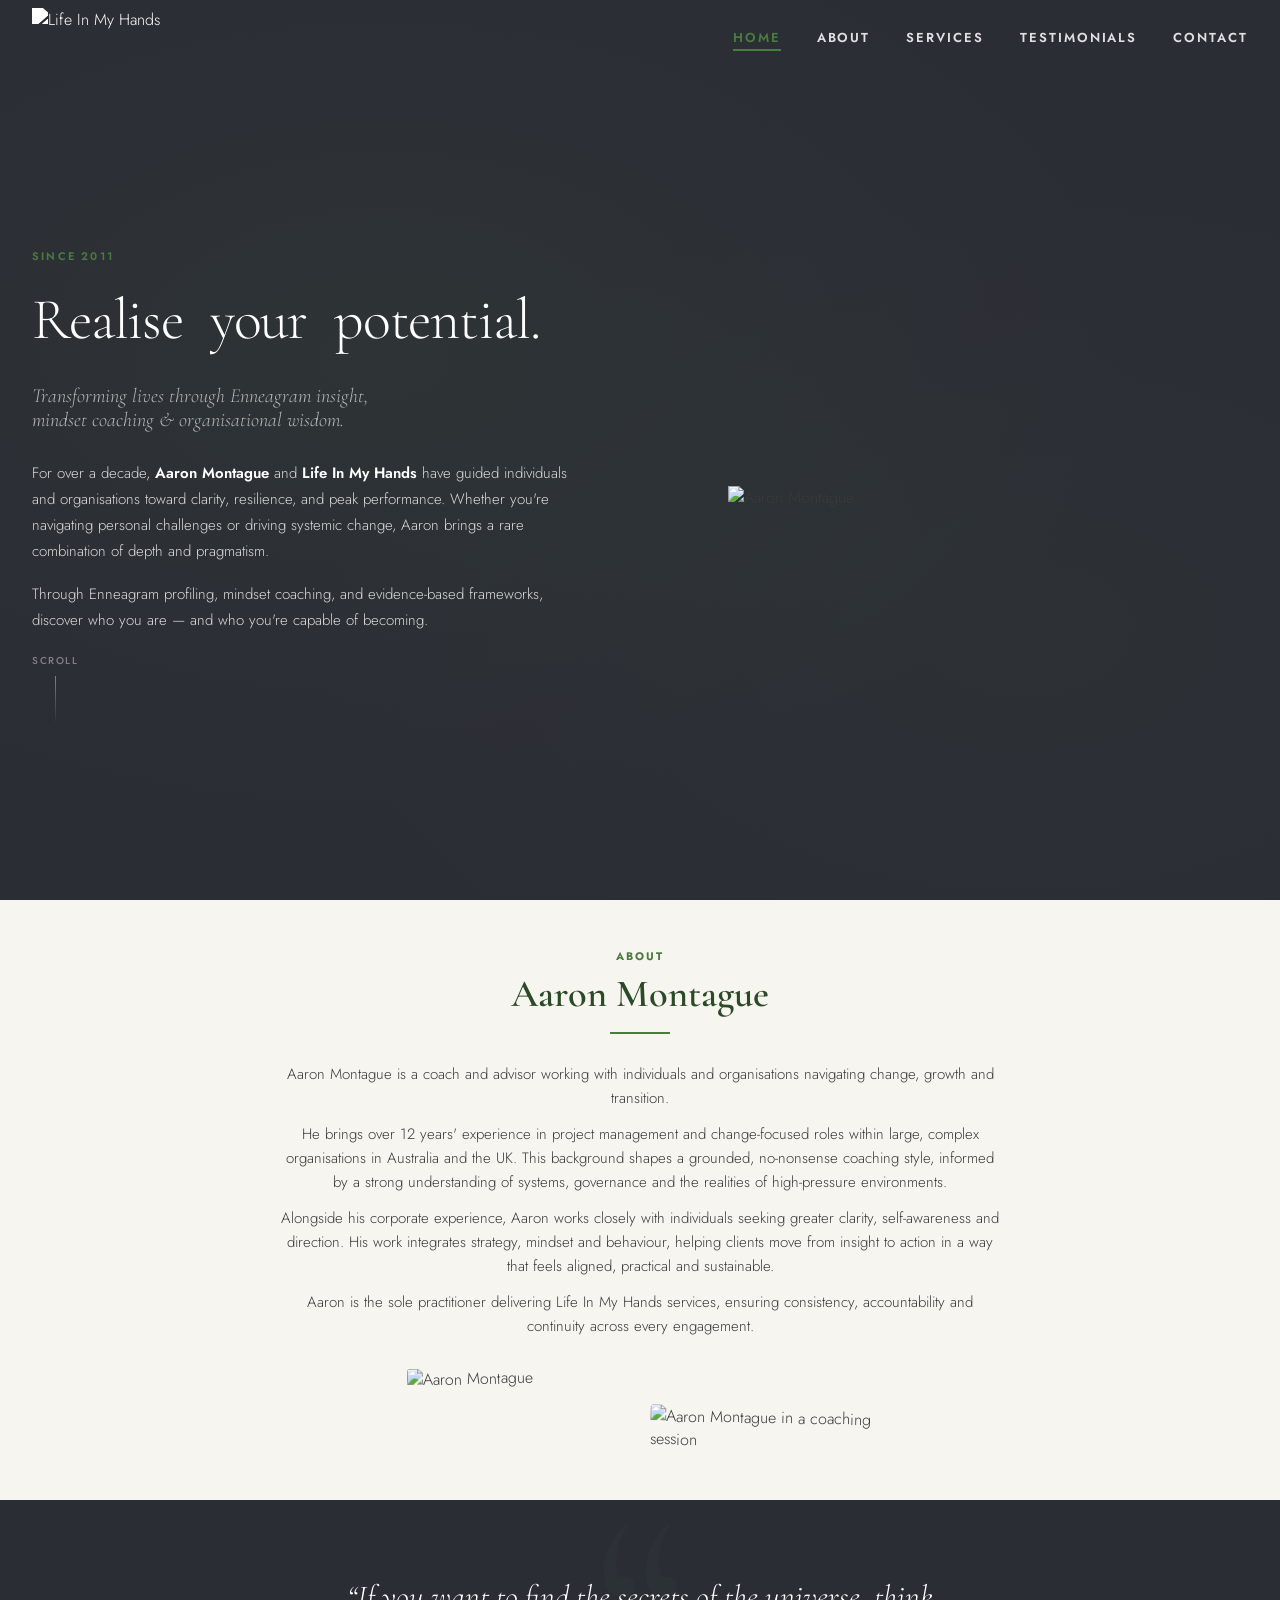
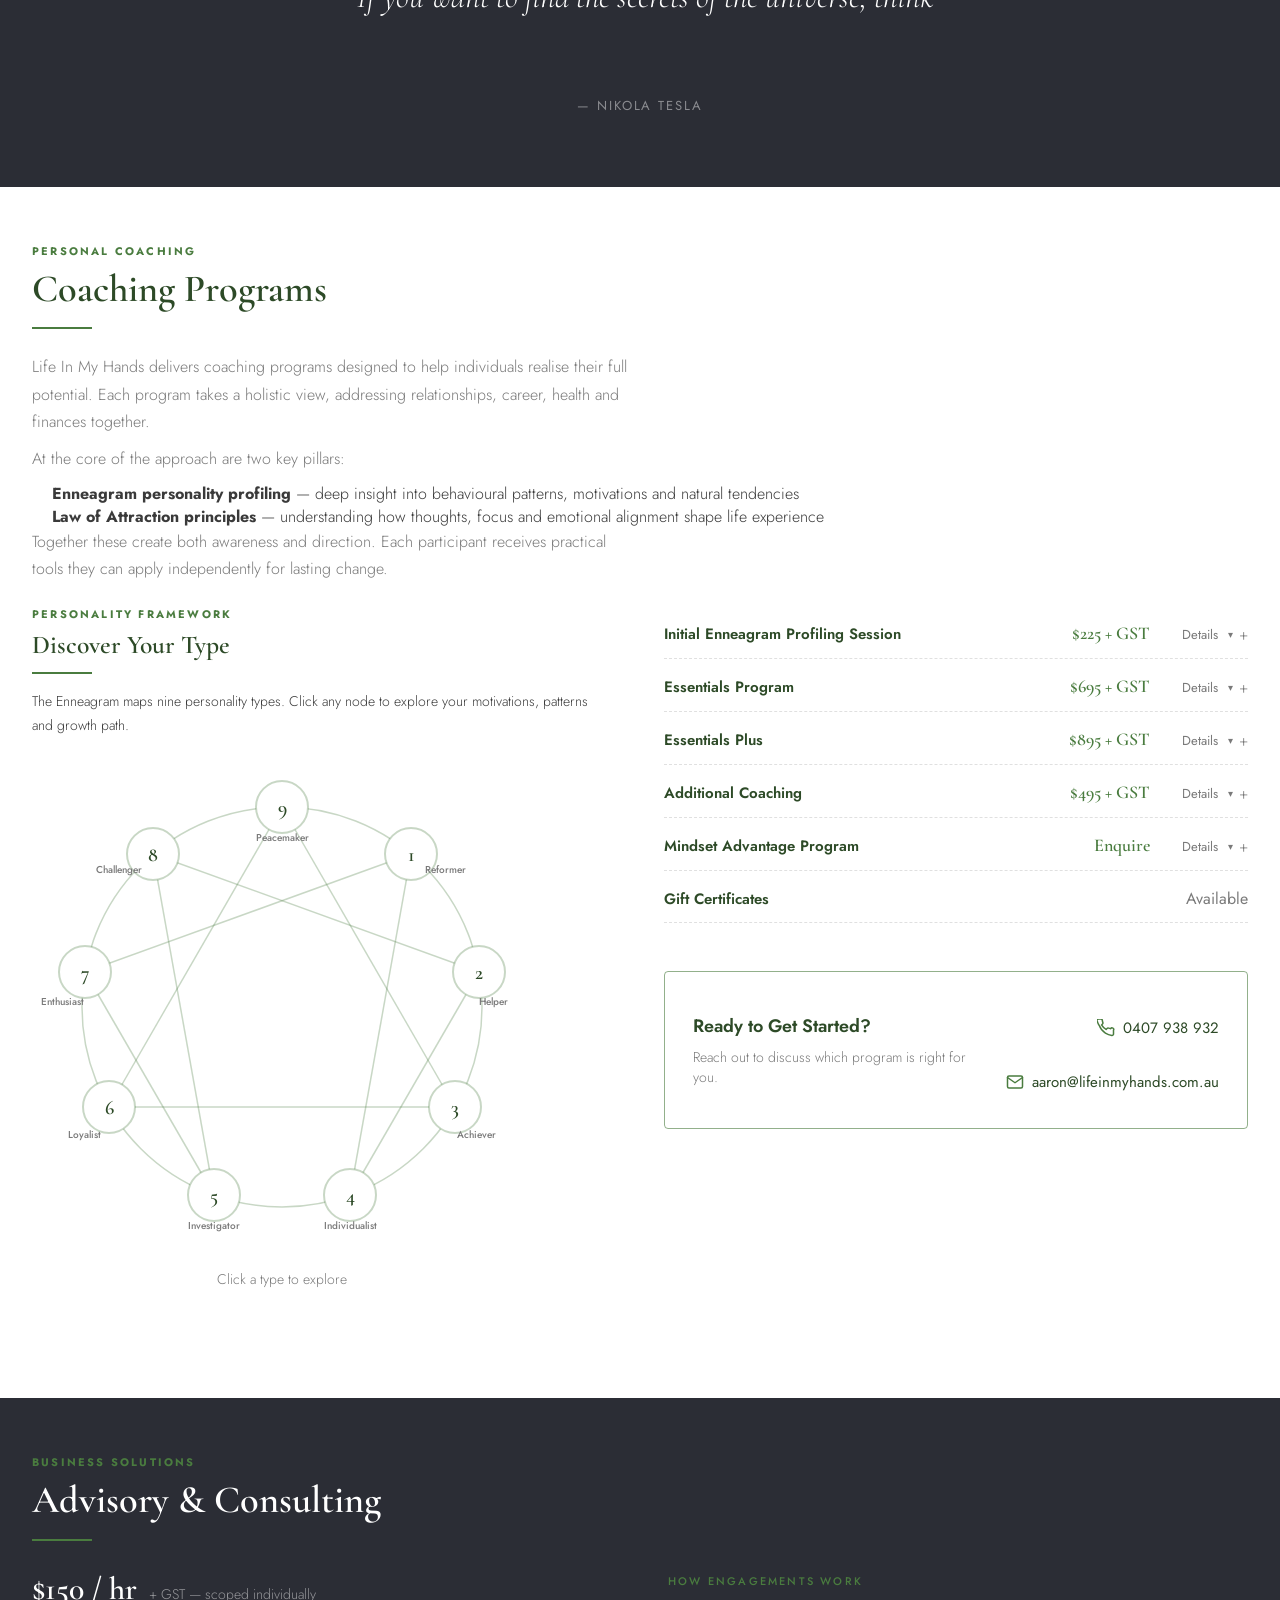
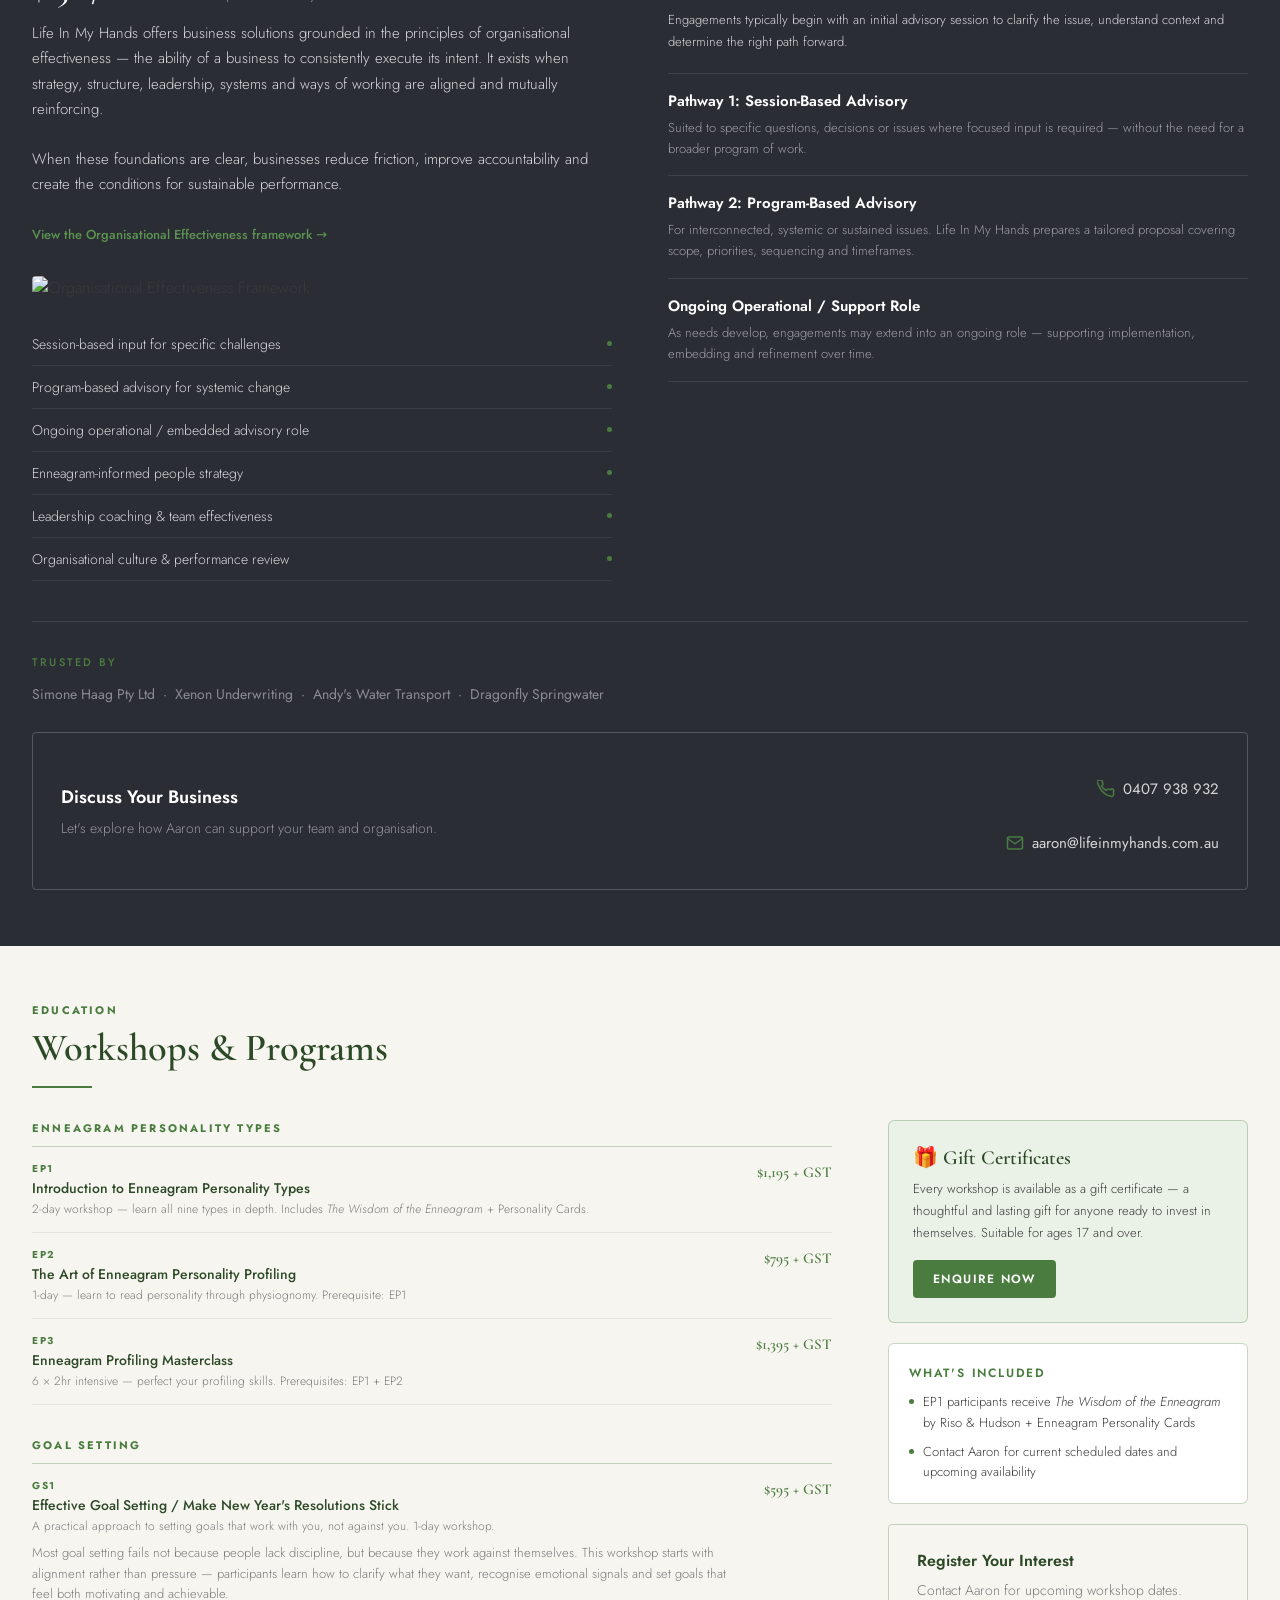
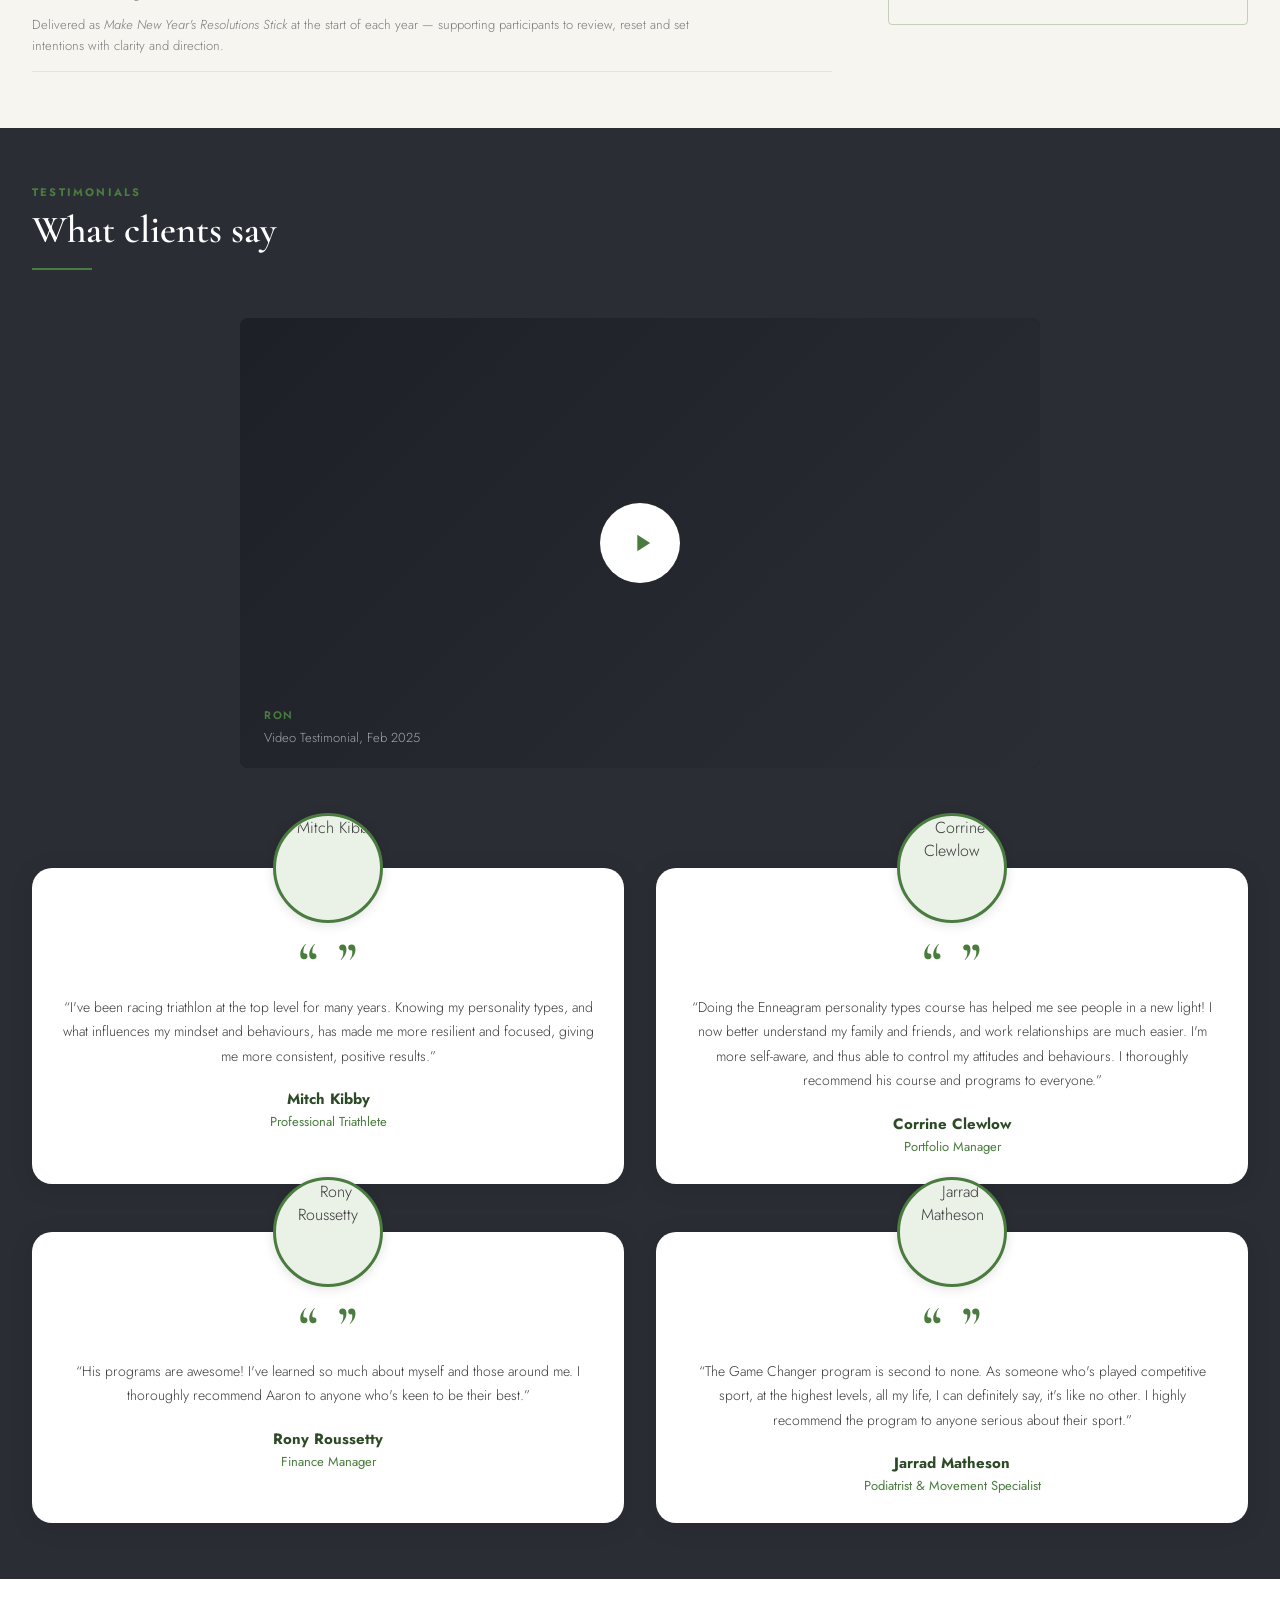
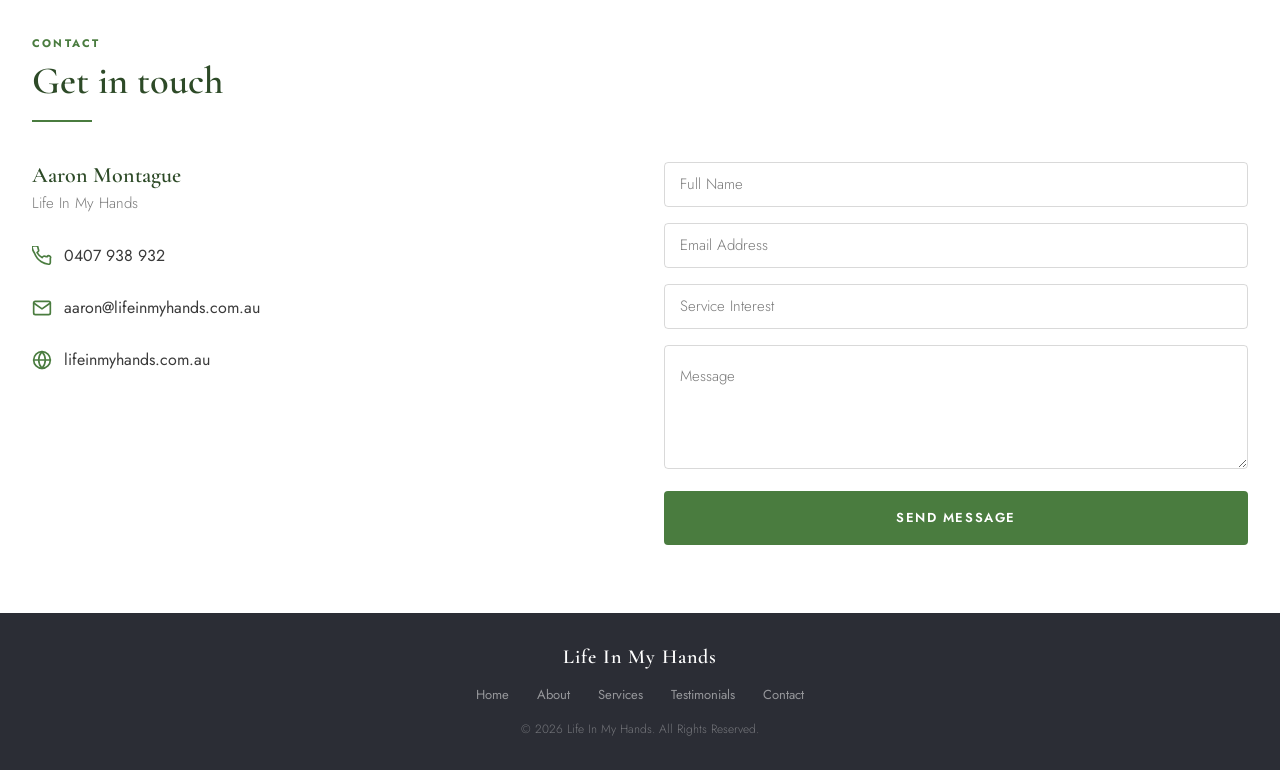
==== commit 34777d2f: "LIMH rework — updated index from Aaron" ====
--- a/index.html
+++ b/index.html
@@ -10,8 +10,34 @@
 <link rel="preconnect" href="https://fonts.gstatic.com" crossorigin>
 <link href="https://fonts.googleapis.com/css2?family=Cormorant+Garamond:ital,wght@0,300;0,600;0,700;1,300&family=Jost:wght@300;400;500;600;700&display=swap" rel="stylesheet">
 <style>
-/* === CSS CUSTOM PROPERTIES === */
+/* ================================================================
+   LIFE IN MY HANDS — Clean Stylesheet
+   ================================================================
+   Structure:
+   1. Custom Properties
+   2. Reset
+   3. Utilities & Shared Components
+   4. Navigation
+   5. Hero
+   6. About
+   7. Tesla Quote
+   8. Coaching (Personal)
+   9. Enneagram
+   10. Business Solutions
+   11. Education & Workshops
+   12. Testimonials
+   13. Contact
+   14. Footer
+   15. Animations & Keyframes
+   16. Responsive Overrides
+   ================================================================ */
+
+
+/* ----------------------------------------------------------------
+   1. CUSTOM PROPERTIES
+   ---------------------------------------------------------------- */
 :root {
+  /* Palette */
   --white: #FFFFFF;
   --cream: #F7F5F0;
   --charcoal: #2B2D35;
@@ -26,72 +52,295 @@
   --muted: #7A7A7A;
   --rule: rgba(74,124,63,0.3);
   --border: rgba(74,124,63,0.6);
+
+  /* Typography */
   --font-display: 'Cormorant Garamond', Georgia, serif;
   --font-ui: 'Jost', system-ui, sans-serif;
+
+  /* Motion */
   --ease-out: cubic-bezier(0.16, 1, 0.3, 1);
   --ease-in-out: cubic-bezier(0.65, 0, 0.35, 1);
   --ease-spring: cubic-bezier(0.34, 1.56, 0.64, 1);
   --duration-fast: 200ms;
   --duration-base: 400ms;
   --duration-slow: 700ms;
-  --duration-xslow: 1100ms;
-}
-
-/* === RESET === */
+}
+
+
+/* ----------------------------------------------------------------
+   2. RESET
+   ---------------------------------------------------------------- */
 *, *::before, *::after { box-sizing: border-box; margin: 0; padding: 0; }
 html { scroll-behavior: smooth; font-size: 16px; }
-body { font-family: var(--font-ui); font-weight: 300; color: var(--body); background: var(--white); overflow-x: hidden; -webkit-font-smoothing: antialiased; }
+body {
+  font-family: var(--font-ui);
+  font-weight: 300;
+  color: var(--body);
+  background: var(--white);
+  overflow-x: hidden;
+  -webkit-font-smoothing: antialiased;
+}
 img { display: block; max-width: 100%; height: auto; }
 a { color: inherit; text-decoration: none; }
 ul { list-style: none; }
 button { font-family: var(--font-ui); cursor: pointer; border: none; background: none; }
 
-/* === BIRD DOT BULLETS - content lists in sections only === */
-section ul li::before { content: ''; display: inline-block; width: 12px; height: 12px; background-image: url(images/LIMH-birddot.svg); background-size: contain; background-repeat: no-repeat; margin-right: 8px; vertical-align: middle; }
-
-/* === REDUCED MOTION === */
 @media (prefers-reduced-motion: reduce) {
-  *, *::before, *::after { animation-duration: 0.01ms !important; transition-duration: 200ms !important; animation-iteration-count: 1 !important; }
-  .reveal { transform: none !important; }
-}
-
-/* === UTILITIES === */
+  *, *::before, *::after {
+    animation-duration: 0.01ms;
+    transition-duration: 200ms;
+    animation-iteration-count: 1;
+  }
+  .reveal { transform: none; }
+}
+
+
+/* ----------------------------------------------------------------
+   3. UTILITIES & SHARED COMPONENTS
+   ---------------------------------------------------------------- */
+
+/* Container */
 .container { width: 100%; max-width: 1280px; margin: 0 auto; padding: 0 32px; }
-@media (max-width: 640px) { .container { padding: 0 20px; } }
-
-.section-label { font-family: var(--font-ui); font-weight: 700; font-size: 11px; text-transform: uppercase; letter-spacing: 0.2em; color: var(--olive); display: block; margin-bottom: 8px; }
-.section-title { font-family: var(--font-display); font-weight: 600; font-size: clamp(28px,3vw,40px); color: var(--heading-dark); line-height: 1.15; margin-bottom: 16px; }
+
+/* Section heading elements */
+.section-label {
+  font-family: var(--font-ui);
+  font-weight: 700;
+  font-size: 11px;
+  text-transform: uppercase;
+  letter-spacing: 0.2em;
+  color: var(--olive);
+  display: block;
+  margin-bottom: 8px;
+}
+
+.section-title {
+  font-family: var(--font-display);
+  font-weight: 600;
+  font-size: clamp(28px, 3vw, 40px);
+  color: var(--heading-dark);
+  line-height: 1.15;
+  margin-bottom: 16px;
+}
 .section-title--light { color: var(--white); }
-.section-rule { width: 60px; height: 2px; background: var(--olive); transform-origin: left; transform: scaleX(0); transition: transform 600ms var(--ease-out) 300ms; margin-bottom: 24px; }
+.section-title--sm { font-size: clamp(20px, 2vw, 28px); margin-bottom: 12px; }
+
+.section-rule {
+  width: 60px;
+  height: 2px;
+  background: var(--olive);
+  transform-origin: left;
+  transform: scaleX(0);
+  transition: transform 600ms var(--ease-out) 300ms;
+  margin-bottom: 24px;
+}
 .section-rule--center { margin-left: auto; margin-right: auto; transform-origin: center; }
+.section-rule--sm { margin-bottom: 16px; }
+.section-rule--lg { margin-bottom: 40px; }
+.section-rule--48 { margin-bottom: 48px; }
 .section-rule.revealed { transform: scaleX(1); }
 
-/* === SCROLL REVEAL === */
-.reveal { opacity: 0; transform: translateY(32px); transition: opacity 700ms var(--ease-out), transform 700ms var(--ease-out); transition-delay: var(--reveal-delay, 0ms); }
+/* Scroll reveal */
+.reveal {
+  opacity: 0;
+  transform: translateY(32px);
+  transition: opacity 700ms var(--ease-out), transform 700ms var(--ease-out);
+  transition-delay: var(--reveal-delay, 0ms);
+}
 .reveal.revealed { opacity: 1; transform: translateY(0); }
 
-/* === NAVIGATION === */
-#nav { position: fixed; top: 0; left: 0; right: 0; z-index: 1000; height: 72px; display: flex; align-items: center; transition: background 300ms var(--ease-out), box-shadow 300ms var(--ease-out); }
-#nav.scrolled { background: rgba(255,255,255,0.95); backdrop-filter: blur(12px); -webkit-backdrop-filter: blur(12px); box-shadow: 0 1px 0 rgba(0,0,0,0.06); }
-.nav-inner { display: flex; align-items: center; justify-content: space-between; width: 100%; max-width: 1280px; margin: 0 auto; padding: 0 32px; }
+/* Bird dot bullets — only inside sections */
+section ul li::before {
+  content: '';
+  display: inline-block;
+  width: 12px;
+  height: 12px;
+  background-image: url(images/LIMH-birddot.svg);
+  background-size: contain;
+  background-repeat: no-repeat;
+  margin-right: 8px;
+  vertical-align: middle;
+}
+
+/* CTA box — reusable component */
+.cta-box {
+  border: 1px solid var(--border);
+  border-radius: 4px;
+  padding: 24px 28px;
+  display: flex;
+  align-items: center;
+  justify-content: space-between;
+  gap: 32px;
+  cursor: pointer;
+  transition: background 300ms var(--ease-out), border-color 300ms var(--ease-out);
+  max-width: 800px;
+}
+.cta-box:hover { background: var(--olive); border-color: var(--olive); }
+.cta-box:hover .cta-box-title,
+.cta-box:hover .cta-box-sub,
+.cta-box:hover .cta-contact-line,
+.cta-box:hover .cta-contact-icon { color: white; }
+.cta-box--full { max-width: 100%; }
+.cta-box--mt { margin-top: 48px; }
+.cta-box--sm-title .cta-box-title { font-size: 16px; }
+
+.cta-box-text { flex: 1; }
+.cta-box-title { font-weight: 600; font-size: 18px; color: var(--heading-dark); margin-bottom: 8px; transition: color 300ms ease; }
+.cta-box-sub { font-weight: 300; font-size: 14px; color: var(--muted); transition: color 300ms ease; }
+
+.cta-contacts { display: flex; flex-direction: column; gap: 10px; align-items: flex-end; }
+.cta-contact-line {
+  display: flex;
+  align-items: center;
+  gap: 8px;
+  font-weight: 400;
+  font-size: 15px;
+  color: var(--heading-dark);
+  text-decoration: none;
+  min-height: 44px;
+  transition: color 300ms ease;
+}
+.cta-contact-icon { color: var(--olive); transition: color 300ms ease; width: 18px; height: 18px; flex-shrink: 0; }
+
+/* Background tree watermark — reusable */
+.bg-tree::before {
+  content: '';
+  position: absolute;
+  inset: 0;
+  background-image: url(images/LIMH-LogoTree.svg);
+  background-size: 70%;
+  background-repeat: no-repeat;
+  background-position: center;
+  opacity: 0.05;
+  pointer-events: none;
+  z-index: 0;
+}
+
+
+/* ----------------------------------------------------------------
+   4. NAVIGATION
+   ---------------------------------------------------------------- */
+#nav {
+  position: fixed;
+  top: 0;
+  left: 0;
+  right: 0;
+  z-index: 1000;
+  height: 72px;
+  display: flex;
+  align-items: center;
+  transition: background 300ms var(--ease-out), box-shadow 300ms var(--ease-out);
+}
+#nav.scrolled {
+  background: rgba(255,255,255,0.95);
+  backdrop-filter: blur(12px);
+  -webkit-backdrop-filter: blur(12px);
+  box-shadow: 0 1px 0 rgba(0,0,0,0.06);
+}
+
+.nav-inner {
+  display: flex;
+  align-items: center;
+  justify-content: space-between;
+  width: 100%;
+  max-width: 1280px;
+  margin: 0 auto;
+  padding: 0 32px;
+}
+
 .nav-logo { display: flex; align-items: center; gap: 10px; text-decoration: none; }
 .nav-logo-img { height: 56px; width: auto; transition: height 300ms var(--ease-out); filter: brightness(0) invert(1); }
 #nav.scrolled .nav-logo-img { height: 40px; filter: none; }
+
 .nav-links { display: flex; align-items: center; gap: 36px; }
-.nav-link { font-family: var(--font-ui); font-size: 13px; font-weight: 600; text-transform: uppercase; letter-spacing: 0.15em; color: rgba(255,255,255,0.85); text-decoration: none; position: relative; padding-bottom: 4px; transition: color 200ms ease; }
+.nav-link {
+  font-family: var(--font-ui);
+  font-size: 13px;
+  font-weight: 600;
+  text-transform: uppercase;
+  letter-spacing: 0.15em;
+  color: rgba(255,255,255,0.85);
+  text-decoration: none;
+  position: relative;
+  padding-bottom: 4px;
+  transition: color 200ms ease;
+}
 #nav.scrolled .nav-link { color: var(--body); }
-.nav-link::after { content: ''; position: absolute; bottom: 0; left: 0; width: 100%; height: 2px; background: var(--olive); transform: scaleX(0); transform-origin: left; transition: transform 200ms var(--ease-out); }
-.nav-link:hover, .nav-link.active { color: var(--olive); }
+.nav-link::after {
+  content: '';
+  position: absolute;
+  bottom: 0;
+  left: 0;
+  width: 100%;
+  height: 2px;
+  background: var(--olive);
+  transform: scaleX(0);
+  transform-origin: left;
+  transition: transform 200ms var(--ease-out);
+}
+.nav-link:hover,
+.nav-link.active { color: var(--olive); }
 .nav-link.active::after { transform: scaleX(1); }
-.nav-hamburger { display: none; flex-direction: column; justify-content: center; align-items: center; width: 44px; height: 44px; gap: 6px; cursor: pointer; background: none; border: none; position: relative; z-index: 1010; }
-.nav-hamburger span { display: block; width: 22px; height: 2px; background: white; border-radius: 2px; transition: transform 300ms var(--ease-out), opacity 300ms ease; transform-origin: center; }
+
+/* Hamburger */
+.nav-hamburger {
+  display: none;
+  flex-direction: column;
+  justify-content: center;
+  align-items: center;
+  width: 44px;
+  height: 44px;
+  gap: 6px;
+  cursor: pointer;
+  background: none;
+  border: none;
+  position: relative;
+  z-index: 1010;
+}
+.nav-hamburger span {
+  display: block;
+  width: 22px;
+  height: 2px;
+  background: white;
+  border-radius: 2px;
+  transition: transform 300ms var(--ease-out), opacity 300ms ease;
+  transform-origin: center;
+}
 #nav.scrolled .nav-hamburger span { background: var(--charcoal); }
 .nav-hamburger.open span:nth-child(1) { transform: translateY(8px) rotate(45deg); }
 .nav-hamburger.open span:nth-child(2) { opacity: 0; transform: scaleX(0); }
 .nav-hamburger.open span:nth-child(3) { transform: translateY(-8px) rotate(-45deg); }
-.nav-drawer { position: fixed; top: 0; left: 0; right: 0; bottom: 0; background: var(--charcoal); z-index: 999; display: flex; flex-direction: column; align-items: center; justify-content: center; gap: 40px; transform: translateY(-100%); opacity: 0; transition: transform 400ms var(--ease-out), opacity 400ms var(--ease-out); pointer-events: none; }
+
+/* Mobile drawer */
+.nav-drawer {
+  position: fixed;
+  top: 0;
+  left: 0;
+  right: 0;
+  bottom: 0;
+  background: var(--charcoal);
+  z-index: 999;
+  display: flex;
+  flex-direction: column;
+  align-items: center;
+  justify-content: center;
+  gap: 40px;
+  transform: translateY(-100%);
+  opacity: 0;
+  transition: transform 400ms var(--ease-out), opacity 400ms var(--ease-out);
+  pointer-events: none;
+}
 .nav-drawer.open { transform: translateY(0); opacity: 1; pointer-events: all; }
-.nav-drawer a { font-family: var(--font-display); font-weight: 600; font-size: 36px; color: white; text-decoration: none; opacity: 0; transform: translateY(20px); transition: color 200ms ease, opacity 400ms var(--ease-out), transform 400ms var(--ease-out); }
+.nav-drawer a {
+  font-family: var(--font-display);
+  font-weight: 600;
+  font-size: 36px;
+  color: white;
+  text-decoration: none;
+  opacity: 0;
+  transform: translateY(20px);
+  transition: color 200ms ease, opacity 400ms var(--ease-out), transform 400ms var(--ease-out);
+}
 .nav-drawer.open a { opacity: 1; transform: translateY(0); }
 .nav-drawer.open a:nth-child(1) { transition-delay: 50ms; }
 .nav-drawer.open a:nth-child(2) { transition-delay: 130ms; }
@@ -99,126 +348,409 @@
 .nav-drawer.open a:nth-child(4) { transition-delay: 290ms; }
 .nav-drawer.open a:nth-child(5) { transition-delay: 370ms; }
 .nav-drawer a:hover { color: var(--olive); }
-@media (max-width: 900px) { .nav-links { display: none; } .nav-hamburger { display: flex; } .nav-inner { padding: 0 20px; } }
-
-/* === HERO === */
-#hero { min-height: 100dvh; background: var(--charcoal); display: flex; flex-direction: column; justify-content: center; padding-top: 72px; position: relative; overflow: hidden; }
-#hero::before { content: ''; position: absolute; inset: 0; background-image: url(images/LIMH-LogoTree.svg); background-size: 75%; background-repeat: no-repeat; background-position: center; opacity: 0.05; pointer-events: none; z-index: 0; }
-.hero-bg-drift { position: absolute; inset: 0; background: radial-gradient(ellipse at 30% 40%, rgba(74,124,63,0.08) 0%, transparent 60%), radial-gradient(ellipse at 80% 70%, rgba(74,124,63,0.05) 0%, transparent 50%); animation: bgDrift 20s ease-in-out infinite; pointer-events: none; }
-@keyframes bgDrift { 0%,100% { transform: translate(0,0) scale(1); } 33% { transform: translate(20px,-10px) scale(1.02); } 66% { transform: translate(-10px,15px) scale(0.98); } }
-.hero-inner { max-width: 1280px; margin: 0 auto; padding: 40px 32px; width: 100%; display: grid; grid-template-columns: 55fr 45fr; gap: 60px; align-items: center; position: relative; z-index: 1; }
-.hero-left { position: relative; }
-.hero-since { font-family: var(--font-ui); font-weight: 600; font-size: 11px; text-transform: uppercase; letter-spacing: 0.2em; color: var(--olive); opacity: 0; transform: translateY(20px); transition: opacity 500ms var(--ease-out), transform 500ms var(--ease-out); transition-delay: 100ms; display: block; margin-bottom: 24px; }
+
+
+/* ----------------------------------------------------------------
+   5. HERO
+   ---------------------------------------------------------------- */
+#hero {
+  min-height: 100dvh;
+  background: var(--charcoal);
+  display: flex;
+  flex-direction: column;
+  justify-content: center;
+  padding-top: 72px;
+  position: relative;
+  overflow: hidden;
+}
+#hero::before {
+  content: '';
+  position: absolute;
+  inset: 0;
+  background-image: url(images/LIMH-LogoTree.svg);
+  background-size: 75%;
+  background-repeat: no-repeat;
+  background-position: center;
+  opacity: 0.05;
+  pointer-events: none;
+  z-index: 0;
+}
+
+.hero-bg-drift {
+  position: absolute;
+  inset: 0;
+  background:
+    radial-gradient(ellipse at 30% 40%, rgba(74,124,63,0.08) 0%, transparent 60%),
+    radial-gradient(ellipse at 80% 70%, rgba(74,124,63,0.05) 0%, transparent 50%);
+  animation: bgDrift 20s ease-in-out infinite;
+  pointer-events: none;
+}
+
+.hero-inner {
+  max-width: 1280px;
+  margin: 0 auto;
+  padding: 40px 32px;
+  width: 100%;
+  display: grid;
+  grid-template-columns: 55fr 45fr;
+  gap: 60px;
+  align-items: center;
+  position: relative;
+  z-index: 1;
+}
+
+/* Hero left — text */
+.hero-since {
+  font-family: var(--font-ui);
+  font-weight: 600;
+  font-size: 11px;
+  text-transform: uppercase;
+  letter-spacing: 0.2em;
+  color: var(--olive);
+  display: block;
+  margin-bottom: 24px;
+  opacity: 0;
+  transform: translateY(20px);
+  transition: opacity 500ms var(--ease-out), transform 500ms var(--ease-out);
+  transition-delay: 100ms;
+}
 .hero-since.visible { opacity: 1; transform: translateY(0); }
-.hero-headline { font-family: var(--font-display); font-weight: 300; font-size: clamp(36px,5vw,58px); line-height: 1.1; letter-spacing: -0.02em; color: white; margin-bottom: 28px; }
-.hero-headline mark { background: none; color: white; text-decoration: underline; text-decoration-color: var(--olive); text-underline-offset: 6px; text-decoration-thickness: 2px; }
-.hero-subhead mark, .hero-body mark { background: none; color: white; font-weight: 600; }
+
+.hero-headline {
+  font-family: var(--font-display);
+  font-weight: 300;
+  font-size: clamp(36px, 5vw, 58px);
+  line-height: 1.1;
+  letter-spacing: -0.02em;
+  color: white;
+  margin-bottom: 28px;
+}
+
 .hero-word-wrap { overflow: hidden; display: inline-block; vertical-align: bottom; padding-bottom: 4px; margin-right: 14px; }
 .hero-word { display: inline-block; transform: translateY(100%); transition: transform 600ms var(--ease-out); }
 .hero-word.visible { transform: translateY(0); }
-.hero-subhead { font-family: var(--font-display); font-weight: 300; font-style: italic; font-size: clamp(15px,1.7vw,20px); color: rgba(255,255,255,0.65); margin-bottom: 28px; opacity: 0; transform: translateY(20px); transition: opacity 500ms var(--ease-out), transform 500ms var(--ease-out); transition-delay: 800ms; }
+
+.hero-subhead {
+  font-family: var(--font-display);
+  font-weight: 300;
+  font-style: italic;
+  font-size: clamp(15px, 1.7vw, 20px);
+  color: rgba(255,255,255,0.65);
+  margin-bottom: 28px;
+  opacity: 0;
+  transform: translateY(20px);
+  transition: opacity 500ms var(--ease-out), transform 500ms var(--ease-out);
+  transition-delay: 800ms;
+}
 .hero-subhead.visible { opacity: 1; transform: translateY(0); }
-.hero-body { opacity: 0; transform: translateY(24px); transition: opacity 600ms var(--ease-out), transform 600ms var(--ease-out); transition-delay: 900ms; }
+
+.hero-body {
+  opacity: 0;
+  transform: translateY(24px);
+  transition: opacity 600ms var(--ease-out), transform 600ms var(--ease-out);
+  transition-delay: 900ms;
+}
 .hero-body.visible { opacity: 1; transform: translateY(0); }
-.hero-body p { font-weight: 300; font-size: 15px; line-height: 1.75; color: var(--body-light); margin-bottom: 16px; max-width: 560px; }
-.hero-scroll-indicator { display: flex; flex-direction: column; align-items: center; gap: 8px; margin-top: 20px; opacity: 0; transition: opacity 600ms ease; transition-delay: 1400ms; width: fit-content; }
+.hero-body p {
+  font-weight: 300;
+  font-size: 15px;
+  line-height: 1.75;
+  color: var(--body-light);
+  margin-bottom: 16px;
+  max-width: 560px;
+}
+.hero-body mark { background: none; color: white; font-weight: 600; }
+
+.hero-scroll-indicator {
+  display: flex;
+  flex-direction: column;
+  align-items: center;
+  gap: 8px;
+  margin-top: 20px;
+  opacity: 0;
+  transition: opacity 600ms ease;
+  transition-delay: 1400ms;
+  width: fit-content;
+}
 .hero-scroll-indicator.visible { opacity: 1; }
 .hero-scroll-label { font-size: 10px; font-weight: 500; text-transform: uppercase; letter-spacing: 0.15em; color: rgba(255,255,255,0.4); }
 .hero-scroll-line { width: 1px; height: 48px; background: linear-gradient(to bottom, rgba(255,255,255,0.4), transparent); animation: scrollPulse 2s ease-in-out infinite; }
-@keyframes scrollPulse { 0%,100% { transform: scaleY(1); opacity: 0.4; } 50% { transform: scaleY(0.6); opacity: 1; } }
+
+/* Hero right — image */
 .hero-right { position: relative; display: flex; align-items: stretch; padding-top: 24px; }
 .hero-img-wrap { position: relative; width: 100%; overflow: hidden; }
-.hero-img-wrap img { width: 100%; height: auto; display: block; object-fit: cover; object-position: top center; border: none; box-shadow: none; border-radius: 0; opacity: 0; animation: imgReveal 800ms var(--ease-out) 900ms forwards; }
-@keyframes imgReveal { to { opacity: 1; } }
+.hero-img-wrap img {
+  width: 100%;
+  height: auto;
+  display: block;
+  object-fit: cover;
+  object-position: top center;
+  opacity: 0;
+  animation: imgReveal 800ms var(--ease-out) 900ms forwards;
+}
+
 .hero-anchors { position: absolute; bottom: 24px; left: 0; display: flex; flex-direction: column; gap: 6px; z-index: 2; }
-.hero-anchor { display: block; background: rgba(16,18,24,0.80); backdrop-filter: blur(8px); -webkit-backdrop-filter: blur(8px); border: none; border-left: 2px solid var(--olive); color: white; font-size: 10px; font-weight: 600; text-transform: uppercase; letter-spacing: 0.14em; padding: 7px 14px; border-radius: 0; text-decoration: none; transition: background 200ms ease; opacity: 0; animation: imgReveal 600ms var(--ease-out) 1200ms forwards; }
+.hero-anchor {
+  display: block;
+  background: rgba(16,18,24,0.80);
+  backdrop-filter: blur(8px);
+  -webkit-backdrop-filter: blur(8px);
+  border: none;
+  border-left: 2px solid var(--olive);
+  color: white;
+  font-size: 10px;
+  font-weight: 600;
+  text-transform: uppercase;
+  letter-spacing: 0.14em;
+  padding: 7px 14px;
+  text-decoration: none;
+  transition: background 200ms ease;
+  opacity: 0;
+  animation: imgReveal 600ms var(--ease-out) 1200ms forwards;
+}
 .hero-anchor:nth-child(2) { animation-delay: 1320ms; }
 .hero-anchor:nth-child(3) { animation-delay: 1440ms; }
 .hero-anchor:hover { background: var(--olive); }
 
-@media (max-width: 900px) {
-  .hero-inner { grid-template-columns: 1fr; padding: 60px 20px 80px; gap: 40px; }
-  .hero-img-wrap img { max-height: 60vw; }
-  .hero-right { padding-top: 0; }
-  .hero-anchors { bottom: 12px; }
-}
-
-/* === ABOUT === */
-#about { background: var(--cream); padding: 48px 0; position: relative; overflow: hidden; }
-#about::before { content: ''; position: absolute; inset: 0; background-image: url(images/LIMH-LogoTree.svg); background-size: 70%; background-repeat: no-repeat; background-position: center; opacity: 0.05; pointer-events: none; z-index: 0; }
+
+/* ----------------------------------------------------------------
+   6. ABOUT
+   ---------------------------------------------------------------- */
+#about {
+  background: var(--cream);
+  padding: 48px 0;
+  position: relative;
+  overflow: hidden;
+}
 #about > * { position: relative; z-index: 1; }
+
 .about-heading { text-align: center; margin-bottom: 28px; }
 .about-heading .section-title { text-align: center; }
 .about-heading .section-rule { margin: 0 auto 16px; }
+
 .about-text { max-width: 720px; margin: 0 auto; text-align: center; }
 .about-text p { font-weight: 300; font-size: 15px; line-height: 1.6; color: var(--body); margin-bottom: 12px; }
-.about-photos { max-width: 530px; margin: 28px auto 0; padding: 0 32px; display: grid; grid-template-columns: 1fr 1fr; gap: 20px; align-items: start; }
+
+.about-photos {
+  max-width: 530px;
+  margin: 28px auto 0;
+  padding: 0 32px;
+  display: grid;
+  grid-template-columns: 1fr 1fr;
+  gap: 20px;
+  align-items: start;
+}
 .about-photo-wrap { border-radius: 4px; overflow: hidden; }
 .about-photo-wrap:first-child { transform: rotate(-1.5deg); transition: transform 400ms var(--ease-out); }
 .about-photo-wrap:last-child { transform: rotate(1deg); margin-top: 40px; transition: transform 400ms var(--ease-out); }
-.about-photo-wrap img { width: 100%; height: auto; display: block; filter: saturate(0) brightness(0.95); transition: filter 800ms ease, transform 400ms ease; }
+.about-photo-wrap img {
+  width: 100%;
+  height: auto;
+  display: block;
+  filter: saturate(0) brightness(0.95);
+  transition: filter 800ms ease, transform 400ms ease;
+}
 .about-photo-wrap.revealed img { filter: saturate(1) brightness(1); }
-.about-photo-wrap:hover { transform: rotate(0deg) !important; }
-.about-photo-wrap:hover img { transform: scale(1.02); filter: saturate(1.05) brightness(1.04) !important; }
-@media (max-width: 640px) {
-  .about-photos { grid-template-columns: 1fr; padding: 0 20px; }
-  .about-photo-wrap:first-child, .about-photo-wrap:last-child { transform: none; margin-top: 0; }
-}
-
-/* === PERSONAL COACHING === */
+.about-photo-wrap:hover { transform: rotate(0deg); }
+.about-photo-wrap:hover img { transform: scale(1.02); filter: saturate(1.05) brightness(1.04); }
+
+
+/* ----------------------------------------------------------------
+   7. TESLA QUOTE
+   ---------------------------------------------------------------- */
+#tesla-quote {
+  background: var(--charcoal);
+  padding: 72px 0;
+  text-align: center;
+  position: relative;
+  overflow: hidden;
+}
+
+.tesla-quote-mark {
+  position: absolute;
+  top: 50%;
+  left: 50%;
+  transform: translate(-50%, -58%);
+  font-family: var(--font-display);
+  font-weight: 300;
+  font-size: 300px;
+  color: var(--olive);
+  opacity: 0.05;
+  line-height: 1;
+  pointer-events: none;
+  user-select: none;
+}
+
+.tesla-bird {
+  position: absolute;
+  top: 18%;
+  left: -160px;
+  width: 120px;
+  height: auto;
+  opacity: 0.18;
+  animation: birdDrift 24s linear infinite;
+  pointer-events: none;
+}
+
+.tesla-quote-inner { max-width: 700px; margin: 0 auto; padding: 0 32px; position: relative; z-index: 1; }
+
+.tesla-quote-text {
+  font-family: var(--font-display);
+  font-style: italic;
+  font-weight: 300;
+  font-size: clamp(22px, 3.2vw, 32px);
+  line-height: 1.55;
+  color: white;
+  margin-bottom: 28px;
+  min-height: 3em;
+}
+.tesla-quote-text::after { content: '|'; animation: cursorBlink 600ms step-end infinite; opacity: 0; }
+.tesla-quote-text.typing::after { opacity: 1; }
+.tesla-quote-text.done::after { display: none; }
+
+.tesla-quote-attr {
+  font-weight: 400;
+  font-size: 13px;
+  text-transform: uppercase;
+  letter-spacing: 0.15em;
+  color: rgba(255,255,255,0.45);
+  opacity: 0;
+  transition: opacity 700ms ease 0.3s;
+}
+.tesla-quote-attr.visible { opacity: 1; }
+
+
+/* ----------------------------------------------------------------
+   8. COACHING (Personal)
+   ---------------------------------------------------------------- */
 #coaching { background: var(--white); padding: 56px 0; }
+
 .coaching-inner { max-width: 1280px; margin: 0 auto; padding: 0 32px; }
+
 .coaching-header { margin-bottom: 24px; }
-.coaching-header p { font-weight: 300; font-size: 16px; color: var(--muted); max-width: 600px; line-height: 1.7; margin-top: 0; }
+.coaching-header p,
+.coaching-approach p {
+  font-weight: 300;
+  font-size: 16px;
+  color: var(--muted);
+  max-width: 600px;
+  line-height: 1.7;
+}
+.coaching-approach p + p { margin-top: 10px; }
+.coaching-pillars { margin-top: 10px; }
+
+.coaching-layout {
+  display: grid;
+  grid-template-columns: 1fr 1fr;
+  gap: 48px;
+  align-items: start;
+}
+.coaching-enneagram-col { min-width: 0; }
+.coaching-right-col { min-width: 0; display: flex; flex-direction: column; }
+
+.coaching-cta-sticky { position: sticky; top: 92px; }
+
+/* Service tier accordion */
 .service-menu { max-width: 800px; }
 .service-tier { border-bottom: 1px dashed rgba(0,0,0,0.12); }
-.service-tier-header { display: flex; align-items: baseline; justify-content: space-between; gap: 16px; padding: 16px 0 12px; cursor: pointer; min-height: 44px; }
+.service-tier-header {
+  display: flex;
+  align-items: baseline;
+  justify-content: space-between;
+  gap: 16px;
+  padding: 16px 0 12px;
+  cursor: pointer;
+  min-height: 44px;
+}
 .service-tier-header:hover .service-tier-name { color: var(--olive); }
+
 .service-tier-name { font-weight: 600; font-size: 15px; color: var(--heading-dark); transition: color 200ms ease; flex: 1; }
 .service-tier-price { font-family: var(--font-display); font-weight: 600; font-size: 18px; color: var(--olive); white-space: nowrap; flex-shrink: 0; }
-.service-tier-toggle { font-size: 13px; font-weight: 400; color: var(--muted); white-space: nowrap; margin-left: 16px; cursor: pointer; transition: color 200ms ease; display: flex; align-items: center; gap: 6px; }
-.service-tier-toggle::after { content: '+'; display: inline-block; transition: transform 300ms var(--ease-out), content 0ms; font-size: 16px; font-weight: 300; }
+.service-tier-price--enquire { font-size: 18px; }
+
+.service-tier-toggle {
+  font-size: 13px;
+  font-weight: 400;
+  color: var(--muted);
+  white-space: nowrap;
+  margin-left: 16px;
+  cursor: pointer;
+  transition: color 200ms ease;
+  display: flex;
+  align-items: center;
+  gap: 6px;
+}
+.service-tier-toggle::after {
+  content: '+';
+  display: inline-block;
+  transition: transform 300ms var(--ease-out);
+  font-size: 16px;
+  font-weight: 300;
+}
 .service-tier.open .service-tier-toggle::after { content: '−'; }
 .service-tier-header:hover .service-tier-toggle { color: var(--olive); }
-.service-tier-toggle-icon { display: inline-block; transition: transform 300ms var(--ease-out); margin-left: 4px; font-size: 10px; }
+
+.service-tier-toggle-icon {
+  display: inline-block;
+  transition: transform 300ms var(--ease-out);
+  margin-left: 4px;
+  font-size: 10px;
+}
 .service-tier.open .service-tier-toggle-icon { transform: rotate(180deg); }
-.coaching-layout { display: grid; grid-template-columns: 1fr 1fr; gap: 48px; align-items: start; }
-.coaching-enneagram-col { min-width: 0; }
-.coaching-right-col { min-width: 0; display: flex; flex-direction: column; gap: 0; }
-.coaching-cta-sticky { position: sticky; top: 92px; }
-@media (max-width: 900px) { .coaching-layout { grid-template-columns: 1fr; } .coaching-cta-sticky { position: static; } .coaching-enneagram-col { order: 2; } .coaching-right-col { order: 1; } }
+
 .service-tier-body { max-height: 0; overflow: hidden; transition: max-height 350ms var(--ease-out); }
 .service-tier.open .service-tier-body { max-height: 400px; }
+
 .service-tier-desc { font-weight: 300; font-size: 14px; color: var(--muted); line-height: 1.7; padding-bottom: 16px; padding-right: 80px; }
-.cta-box { border: 1px solid var(--border); border-radius: 4px; padding: 24px 28px; display: flex; align-items: center; justify-content: space-between; gap: 32px; cursor: pointer; transition: background 300ms var(--ease-out), border-color 300ms var(--ease-out); max-width: 800px; margin-top: 48px; }
-.cta-box:hover { background: var(--olive); border-color: var(--olive); }
-.cta-box:hover .cta-box-title, .cta-box:hover .cta-box-sub, .cta-box:hover .cta-contact-line, .cta-box:hover .cta-contact-icon { color: white !important; }
-.cta-box-text { flex: 1; }
-.cta-box-title { font-weight: 600; font-size: 18px; color: var(--heading-dark); margin-bottom: 8px; transition: color 300ms ease; }
-.cta-box-sub { font-weight: 300; font-size: 14px; color: var(--muted); transition: color 300ms ease; }
-.cta-contacts { display: flex; flex-direction: column; gap: 10px; align-items: flex-end; }
-.cta-contact-line { display: flex; align-items: center; gap: 8px; font-weight: 400; font-size: 15px; color: var(--heading-dark); text-decoration: none; min-height: 44px; transition: color 300ms ease; }
-.cta-contact-icon { color: var(--olive); transition: color 300ms ease; width: 18px; height: 18px; flex-shrink: 0; }
-@media (max-width: 640px) {
-  .coaching-inner { padding: 0 20px; }
-  .cta-box { flex-direction: column; align-items: flex-start; padding: 28px 24px; }
-  .cta-contacts { align-items: flex-start; }
-  .service-tier-desc { padding-right: 0; }
-}
-
-/* === ENNEAGRAM === */
-#enneagram { background: var(--olive-wash); padding: 80px 0; }
-.enneagram-inner { max-width: 1280px; margin: 0 auto; padding: 0 32px; }
-.enneagram-header { text-align: center; margin-bottom: 28px; }
-.enneagram-header .section-rule { margin: 0 auto 16px; }
-.enneagram-subtitle { font-weight: 300; font-size: 14px; color: var(--body); max-width: 560px; margin: 16px auto 0; line-height: 1.7; }
-.enneagram-stage { display: flex; flex-direction: column; align-items: center; gap: 32px; }
+.service-tier-desc + .service-tier-desc { margin-top: 8px; padding-bottom: 0; }
+
+.service-tier-pdf-link {
+  display: inline-block;
+  font-weight: 500;
+  font-size: 13px;
+  color: var(--olive);
+  text-decoration: none;
+  padding-bottom: 16px;
+  transition: color 200ms ease;
+}
+.service-tier-pdf-link:hover { color: var(--olive-light); }
+
+/* Mindset Advantage graphic inside tier */
+.ma-graphic-wrap { margin-bottom: 12px; }
+.ma-graphic { max-width: 100%; border-radius: 4px; }
+
+/* Gift cert row (non-interactive) */
+.service-tier--static .service-tier-header { cursor: default; pointer-events: none; }
+.service-tier--static .service-tier-price {
+  font-size: 16px;
+  font-family: var(--font-ui);
+  color: var(--muted);
+  font-weight: 400;
+}
+
+
+/* ----------------------------------------------------------------
+   9. ENNEAGRAM
+   ---------------------------------------------------------------- */
 .enneagram-svg-wrap { width: 100%; max-width: 500px; }
+.enneagram-subtitle {
+  font-weight: 300;
+  font-size: 14px;
+  color: var(--body);
+  max-width: 560px;
+  line-height: 1.7;
+  margin-bottom: 20px;
+}
+
 #enneagram-svg { width: 100%; height: auto; display: block; }
+
+/* SVG draw-in animation */
 #enn-outer-circle { stroke-dasharray: 1257; stroke-dashoffset: 1257; transition: stroke-dashoffset 1200ms var(--ease-out); }
 #enneagram-svg.drawn #enn-outer-circle { stroke-dashoffset: 0; }
+
 .enn-line { stroke-dasharray: 600; stroke-dashoffset: 600; transition: stroke-dashoffset 800ms var(--ease-out) 200ms; }
 #enneagram-svg.drawn .enn-line { stroke-dashoffset: 0; }
+
 .enn-node-group { cursor: pointer; opacity: 0; transition: opacity 400ms var(--ease-out); }
 #enneagram-svg.drawn .enn-node-group { opacity: 1; }
 #enneagram-svg.drawn .enn-node-group:nth-child(1) { transition-delay: 400ms; }
@@ -230,130 +762,309 @@
 #enneagram-svg.drawn .enn-node-group:nth-child(7) { transition-delay: 760ms; }
 #enneagram-svg.drawn .enn-node-group:nth-child(8) { transition-delay: 820ms; }
 #enneagram-svg.drawn .enn-node-group:nth-child(9) { transition-delay: 880ms; }
+
 .enn-node-circle { fill: white; stroke: var(--rule); stroke-width: 2; transition: fill 200ms ease, stroke 200ms ease; }
 .enn-node-group:hover .enn-node-circle { stroke: var(--olive); fill: var(--olive-wash); }
 .enn-node-group.selected .enn-node-circle { fill: var(--olive); stroke: var(--olive); }
-.enn-node-group.dimmed { opacity: 0.35 !important; }
-.enn-node-num { font-family: 'Cormorant Garamond', serif; font-size: 20px; font-weight: 600; fill: var(--heading-dark); text-anchor: middle; dominant-baseline: central; pointer-events: none; transition: fill 200ms ease; }
+.enn-node-group.dimmed { opacity: 0.35; }
+
+.enn-node-num {
+  font-family: var(--font-display);
+  font-size: 20px;
+  font-weight: 600;
+  fill: var(--heading-dark);
+  text-anchor: middle;
+  dominant-baseline: central;
+  pointer-events: none;
+  transition: fill 200ms ease;
+}
 .enn-node-group.selected .enn-node-num { fill: white; }
-.enn-node-label { font-family: 'Jost', sans-serif; font-size: 10px; font-weight: 500; fill: var(--muted); text-anchor: middle; pointer-events: none; transition: fill 200ms ease; }
+
+.enn-node-label {
+  font-family: var(--font-ui);
+  font-size: 10px;
+  font-weight: 500;
+  fill: var(--muted);
+  text-anchor: middle;
+  pointer-events: none;
+  transition: fill 200ms ease;
+}
 .enn-node-group.selected .enn-node-label { fill: rgba(255,255,255,0.85); }
+
 .enn-connecting-line { stroke: var(--rule); stroke-width: 1.5; fill: none; transition: stroke 200ms ease, stroke-width 200ms ease, opacity 200ms ease; }
 .enn-connecting-line.active { stroke: var(--olive); stroke-width: 2.5; }
 .enn-connecting-line.dimmed { opacity: 0.15; }
-.enn-info-panel { width: 100%; max-width: 600px; opacity: 0; transform: translateY(16px); transition: opacity 400ms var(--ease-out), transform 400ms var(--ease-out); pointer-events: none; text-align: center; }
+
+/* Info panel */
+.enn-info-panel {
+  width: 100%;
+  max-width: 600px;
+  opacity: 0;
+  transform: translateY(16px);
+  transition: opacity 400ms var(--ease-out), transform 400ms var(--ease-out);
+  pointer-events: none;
+  text-align: center;
+}
 .enn-info-panel.visible { opacity: 1; transform: translateY(0); pointer-events: all; }
 .enn-info-number { font-family: var(--font-display); font-weight: 300; font-size: 60px; line-height: 1; color: var(--heading-dark); opacity: 0.12; margin-bottom: -20px; }
 .enn-info-name { font-weight: 700; font-size: 14px; text-transform: uppercase; letter-spacing: 0.15em; color: var(--olive); margin-bottom: 12px; }
 .enn-info-tagline { font-family: var(--font-display); font-style: italic; font-weight: 300; font-size: 20px; color: var(--body); margin-bottom: 12px; line-height: 1.3; }
 .enn-info-desire { font-weight: 300; font-size: 14px; color: var(--body); line-height: 1.7; margin-bottom: 12px; }
 .enn-info-desc { font-weight: 300; font-size: 13px; color: var(--muted); line-height: 1.7; margin-bottom: 28px; }
-.enn-info-cta { display: inline-flex; align-items: center; gap: 8px; font-weight: 600; font-size: 13px; text-transform: uppercase; letter-spacing: 0.12em; color: var(--olive); border: 1px solid var(--border); padding: 12px 24px; border-radius: 4px; cursor: pointer; transition: background 300ms var(--ease-out), color 300ms ease, border-color 300ms ease; }
+.enn-info-cta {
+  display: inline-flex;
+  align-items: center;
+  gap: 8px;
+  font-weight: 600;
+  font-size: 13px;
+  text-transform: uppercase;
+  letter-spacing: 0.12em;
+  color: var(--olive);
+  border: 1px solid var(--border);
+  padding: 12px 24px;
+  border-radius: 4px;
+  cursor: pointer;
+  transition: background 300ms var(--ease-out), color 300ms ease, border-color 300ms ease;
+}
 .enn-info-cta:hover { background: var(--olive); color: white; border-color: var(--olive); }
 .enn-prompt { font-weight: 300; font-size: 14px; color: var(--muted); text-align: center; margin-top: 12px; }
-@media (max-width: 640px) { .enneagram-inner { padding: 0 20px; } }
-
-/* === BUSINESS SOLUTIONS === */
+
+
+/* ----------------------------------------------------------------
+   10. BUSINESS SOLUTIONS
+   ---------------------------------------------------------------- */
 #business { background: var(--charcoal); padding: 56px 0; }
 .business-inner { max-width: 1280px; margin: 0 auto; padding: 0 32px; }
-.business-inner .section-label { color: var(--olive); }
+
 .business-desc { font-weight: 300; font-size: 15px; color: var(--body-light); line-height: 1.7; margin-bottom: 24px; }
-/* 2-col layout */
-.business-two-col { display: grid; grid-template-columns: 1fr 1fr; gap: 56px; align-items: start; margin-top: 32px; margin-bottom: 40px; }
-/* Left col */
-.business-advisory { }
+
+.biz-pdf-link {
+  display: inline-block;
+  font-weight: 500;
+  font-size: 13px;
+  color: var(--olive-light);
+  text-decoration: none;
+  margin-bottom: 16px;
+  transition: color 200ms ease;
+}
+.biz-pdf-link:hover { color: var(--olive); }
+
+.biz-oe-graphic-wrap { margin: 16px 0 24px; }
+.biz-oe-graphic { max-width: 100%; border-radius: 4px; }
+
+.business-two-col {
+  display: grid;
+  grid-template-columns: 1fr 1fr;
+  gap: 56px;
+  align-items: start;
+  margin-top: 32px;
+  margin-bottom: 40px;
+}
+
+/* Left — advisory */
 .biz-rate-row { display: flex; align-items: baseline; gap: 12px; margin-bottom: 16px; flex-wrap: wrap; }
 .biz-rate-figure { font-family: var(--font-display); font-weight: 600; font-size: 32px; color: white; line-height: 1; }
 .biz-rate-note { font-weight: 300; font-size: 14px; color: rgba(255,255,255,0.5); }
-.biz-features { list-style: none; padding: 0; margin: 0; display: flex; flex-direction: column; gap: 0; }
-.biz-features li { font-weight: 300; font-size: 14px; color: var(--body-light); padding: 11px 0; border-bottom: 1px solid rgba(255,255,255,0.08); display: flex; align-items: center; gap: 10px; }
-.biz-features li::before { content: none !important; }
+
+.biz-features { list-style: none; padding: 0; margin: 0; display: flex; flex-direction: column; }
+.biz-features li {
+  font-weight: 300;
+  font-size: 14px;
+  color: var(--body-light);
+  padding: 11px 0;
+  border-bottom: 1px solid rgba(255,255,255,0.08);
+  display: flex;
+  align-items: center;
+  gap: 10px;
+}
+.biz-features li::before { content: none; }
 .biz-features li::after { content: ""; width: 5px; height: 5px; border-radius: 50%; background: var(--olive); flex-shrink: 0; margin-left: auto; }
-/* Right col */
-.business-packages-col { }
+
+/* Right — packages */
 .packages-heading { font-weight: 500; font-size: 11px; text-transform: uppercase; letter-spacing: 0.2em; color: var(--olive); margin-bottom: 20px; display: block; }
-.packages-col { display: flex; flex-direction: column; gap: 0; }
+.packages-intro { font-weight: 300; font-size: 13px; color: var(--body-light); margin-bottom: 20px; line-height: 1.7; }
+
+.packages-col { display: flex; flex-direction: column; }
 .package-item { padding: 16px 0; border-top: 1px solid rgba(255,255,255,0.1); }
 .package-item:last-child { border-bottom: 1px solid rgba(255,255,255,0.1); }
 .package-name { font-weight: 600; font-size: 15px; color: white; margin-bottom: 6px; }
-.package-price { font-family: var(--font-display); font-weight: 600; font-size: 18px; color: var(--olive-light); margin-bottom: 6px; }
 .package-desc { font-weight: 300; font-size: 13px; color: rgba(255,255,255,0.55); line-height: 1.6; }
-/* Spanning bottom row */
+
+/* Bottom spanning row */
 .business-bottom { border-top: 1px solid rgba(255,255,255,0.1); padding-top: 32px; }
 .trusted-by { margin-bottom: 24px; }
 .trusted-label { font-weight: 500; font-size: 11px; text-transform: uppercase; letter-spacing: 0.2em; color: var(--olive); margin-bottom: 10px; display: block; }
 .trusted-names { font-weight: 400; font-size: 14px; color: rgba(255,255,255,0.45); line-height: 2; }
+
+/* Dark-theme CTA overrides */
 #business .cta-box { background: transparent; border-color: rgba(255,255,255,0.2); }
 #business .cta-box-title { color: white; }
 #business .cta-box-sub { color: rgba(255,255,255,0.5); }
 #business .cta-contact-line { color: rgba(255,255,255,0.8); }
-@media (max-width: 900px) { .business-two-col { grid-template-columns: 1fr; gap: 32px; } .business-inner { padding: 0 20px; } }
-
-/* === EDUCATION === */
+
+
+/* ----------------------------------------------------------------
+   11. EDUCATION & WORKSHOPS
+   ---------------------------------------------------------------- */
 #education { background: var(--cream); padding: 56px 0; }
 .education-inner { max-width: 1280px; margin: 0 auto; padding: 0 32px; }
 .education-header { margin-bottom: 32px; }
-.education-grid { display: grid; grid-template-columns: 1fr 360px; gap: 56px; align-items: start; }
+
+.education-grid {
+  display: grid;
+  grid-template-columns: 1fr 360px;
+  gap: 56px;
+  align-items: start;
+}
 .education-left { min-width: 0; }
 .education-right { min-width: 0; position: sticky; top: 92px; }
-.edu-group-label { font-weight: 700; font-size: 11px; text-transform: uppercase; letter-spacing: 0.2em; color: var(--olive); margin-bottom: 0; display: block; padding-bottom: 10px; border-bottom: 1px solid var(--rule); }
+
+.edu-group-label {
+  font-weight: 700;
+  font-size: 11px;
+  text-transform: uppercase;
+  letter-spacing: 0.2em;
+  color: var(--olive);
+  display: block;
+  padding-bottom: 10px;
+  border-bottom: 1px solid var(--rule);
+}
+.edu-group-label + .edu-group-label,
+.edu-group-label--spaced { margin-top: 32px; }
+
 .edu-workshop-list { display: flex; flex-direction: column; }
-.edu-workshop-row { display: flex; align-items: flex-start; justify-content: space-between; gap: 24px; padding: 14px 0; border-bottom: 1px solid rgba(0,0,0,0.07); }
+.edu-workshop-row {
+  display: flex;
+  align-items: flex-start;
+  justify-content: space-between;
+  gap: 24px;
+  padding: 14px 0;
+  border-bottom: 1px solid rgba(0,0,0,0.07);
+}
 .edu-workshop-info { flex: 1; min-width: 0; display: flex; flex-direction: column; gap: 2px; }
 .edu-workshop-code { font-size: 10px; font-weight: 700; letter-spacing: 0.15em; color: var(--olive); text-transform: uppercase; }
 .edu-workshop-name { font-weight: 500; font-size: 14px; color: var(--heading-dark); }
 .edu-workshop-detail { font-weight: 300; font-size: 12px; color: var(--muted); line-height: 1.5; }
+.edu-workshop-body { font-weight: 300; font-size: 13px; color: var(--muted); line-height: 1.6; margin-top: 6px; }
+.edu-workshop-body + .edu-workshop-body { margin-top: 8px; }
 .edu-workshop-price { font-family: var(--font-display); font-weight: 600; font-size: 15px; color: var(--olive); white-space: nowrap; flex-shrink: 0; padding-top: 2px; }
+
+/* Gift card + notes */
 .edu-gift-card { background: var(--olive-wash); border: 1px solid var(--rule); border-radius: 6px; padding: 24px; margin-bottom: 20px; }
 .edu-gift-card-title { font-family: var(--font-display); font-weight: 600; font-size: 20px; color: var(--heading-dark); margin-bottom: 8px; }
 .edu-gift-card-text { font-weight: 300; font-size: 13px; color: var(--body); line-height: 1.7; margin-bottom: 16px; }
-.edu-gift-card-cta { display: inline-flex; align-items: center; gap: 8px; background: var(--olive); color: white; font-weight: 600; font-size: 12px; text-transform: uppercase; letter-spacing: 0.12em; padding: 10px 20px; border-radius: 4px; text-decoration: none; transition: background 200ms ease; }
+.edu-gift-card-cta {
+  display: inline-flex;
+  align-items: center;
+  gap: 8px;
+  background: var(--olive);
+  color: white;
+  font-weight: 600;
+  font-size: 12px;
+  text-transform: uppercase;
+  letter-spacing: 0.12em;
+  padding: 10px 20px;
+  border-radius: 4px;
+  text-decoration: none;
+  transition: background 200ms ease;
+}
 .edu-gift-card-cta:hover { background: var(--olive-light); }
+
 .edu-note-card { background: white; border: 1px solid var(--rule); border-radius: 6px; padding: 20px; }
 .edu-note-label { font-weight: 600; font-size: 12px; text-transform: uppercase; letter-spacing: 0.15em; color: var(--olive); margin-bottom: 10px; }
 .edu-note-list { padding: 0; list-style: none; display: flex; flex-direction: column; gap: 8px; }
-.edu-note-list li { font-weight: 300; font-size: 13px; color: var(--body); line-height: 1.6; padding-left: 14px; position: relative; }
-.edu-note-list li::before { content: ""; position: absolute; left: 0; top: 7px; width: 5px; height: 5px; border-radius: 50%; background: var(--olive); }
-@media (max-width: 900px) { .education-grid { grid-template-columns: 1fr; } .education-right { position: static; } .education-inner { padding: 0 20px; } }
+.edu-note-list li {
+  font-weight: 300;
+  font-size: 13px;
+  color: var(--body);
+  line-height: 1.6;
+  padding-left: 14px;
+  position: relative;
+}
+.edu-note-list li::before {
+  content: "";
+  position: absolute;
+  left: 0;
+  top: 7px;
+  width: 5px;
+  height: 5px;
+  border-radius: 50%;
+  background: var(--olive);
+  background-image: none;
+}
+
 .workshop-category { margin-bottom: 40px; }
-.workshop-cat-label { font-weight: 700; font-size: 12px; text-transform: uppercase; letter-spacing: 0.18em; color: var(--olive); margin-bottom: 16px; display: flex; align-items: center; gap: 12px; }
-.workshop-cat-label::after { content: ''; flex: 1; max-width: 200px; height: 1px; background: var(--rule); transform-origin: left; transform: scaleX(0); transition: transform 400ms var(--ease-out) 200ms; }
+.workshop-cat-label {
+  font-weight: 700;
+  font-size: 12px;
+  text-transform: uppercase;
+  letter-spacing: 0.18em;
+  color: var(--olive);
+  margin-bottom: 16px;
+  display: flex;
+  align-items: center;
+  gap: 12px;
+}
+.workshop-cat-label::after {
+  content: '';
+  flex: 1;
+  max-width: 200px;
+  height: 1px;
+  background: var(--rule);
+  transform-origin: left;
+  transform: scaleX(0);
+  transition: transform 400ms var(--ease-out) 200ms;
+}
 .workshop-cat-label.rule-drawn::after { transform: scaleX(1); }
-.edu-gift-note { font-weight: 400; font-size: 13px; color: var(--muted); font-style: italic; padding: 16px 0; display: block; }
-@media (max-width: 640px) { .education-inner { padding: 0 20px; } }
-
-/* === TESLA QUOTE === */
-#tesla-quote { background: var(--charcoal); padding: 72px 0; text-align: center; position: relative; overflow: hidden; }
-.tesla-quote-mark { position: absolute; top: 50%; left: 50%; transform: translate(-50%, -58%); font-family: var(--font-display); font-weight: 300; font-size: 300px; color: var(--olive); opacity: 0.05; line-height: 1; pointer-events: none; user-select: none; }
-.tesla-quote-inner { max-width: 700px; margin: 0 auto; padding: 0 32px; position: relative; z-index: 1; }
-.tesla-bird { position: absolute; top: 18%; left: -160px; width: 120px; height: auto; opacity: 0.18; animation: birdDrift 24s linear infinite; pointer-events: none; }
-@keyframes birdDrift { 0% { left: -160px; opacity: 0; } 6% { opacity: 0.18; } 92% { opacity: 0.18; } 100% { left: calc(100vw + 160px); opacity: 0; } }
-.tesla-quote-text { font-family: var(--font-display); font-style: italic; font-weight: 300; font-size: clamp(22px,3.2vw,32px); line-height: 1.55; color: white; margin-bottom: 28px; min-height: 3em; }
-.tesla-quote-text::after { content: '|'; animation: cursorBlink 600ms step-end infinite; opacity: 0; }
-.tesla-quote-text.typing::after { opacity: 1; }
-.tesla-quote-text.done::after { display: none; }
-@keyframes cursorBlink { 0%,100% { opacity: 1; } 50% { opacity: 0; } }
-.tesla-quote-attr { font-weight: 400; font-size: 13px; text-transform: uppercase; letter-spacing: 0.15em; color: rgba(255,255,255,0.45); opacity: 0; transition: opacity 700ms ease 0.3s; }
-.tesla-quote-attr.visible { opacity: 1; }
-
-/* === TESTIMONIALS === */
+
+
+/* ----------------------------------------------------------------
+   12. TESTIMONIALS
+   ---------------------------------------------------------------- */
 #testimonials { background: var(--charcoal); padding: 56px 0; }
 .testimonials-inner { max-width: 1280px; margin: 0 auto; padding: 0 32px; }
 .testimonials-inner .section-title { color: white; }
-.video-poster { position: relative; width: 100%; max-width: 800px; margin: 0 auto 40px; aspect-ratio: 16/9; background: #1e2028; border-radius: 8px; overflow: hidden; cursor: pointer; }
+
+/* Video poster */
+.video-poster {
+  position: relative;
+  width: 100%;
+  max-width: 800px;
+  margin: 0 auto 40px;
+  aspect-ratio: 16/9;
+  background: #1e2028;
+  border-radius: 8px;
+  overflow: hidden;
+  cursor: pointer;
+}
 .video-poster-bg { position: absolute; inset: 0; background: linear-gradient(135deg, #1e2028 0%, #2b2d35 100%); }
-.video-poster-play { position: absolute; top: 50%; left: 50%; transform: translate(-50%, -50%); width: 80px; height: 80px; border-radius: 50%; background: white; display: flex; align-items: center; justify-content: center; transition: background 250ms var(--ease-spring), transform 250ms var(--ease-spring); }
+.video-poster-play {
+  position: absolute;
+  top: 50%;
+  left: 50%;
+  transform: translate(-50%, -50%);
+  width: 80px;
+  height: 80px;
+  border-radius: 50%;
+  background: white;
+  display: flex;
+  align-items: center;
+  justify-content: center;
+  transition: background 250ms var(--ease-spring), transform 250ms var(--ease-spring);
+}
 .video-poster-play svg { width: 28px; height: 28px; fill: var(--olive); margin-left: 4px; transition: fill 250ms ease; }
 .video-poster:hover .video-poster-play { background: var(--olive); transform: translate(-50%, -50%) scale(1.1); }
 .video-poster:hover .video-poster-play svg { fill: white; }
+
 .video-poster-caption { position: absolute; bottom: 20px; left: 24px; }
 .video-poster-name { font-weight: 600; font-size: 11px; text-transform: uppercase; letter-spacing: 0.15em; color: var(--olive); display: block; margin-bottom: 2px; }
 .video-poster-sub { font-weight: 300; font-size: 13px; color: rgba(255,255,255,0.6); }
+
 .video-embed { display: none; width: 100%; max-width: 800px; margin: 0 auto 40px; aspect-ratio: 16/9; border-radius: 8px; overflow: hidden; }
 .video-embed iframe { width: 100%; height: 100%; border: none; }
-/* Testimonial cards — circular photo overlapping top, white rounded card, green quote marks */
+
+/* Testimonial cards */
 .testimonials-cards-grid { display: grid; grid-template-columns: repeat(2, 1fr); gap: 48px 32px; padding-top: 60px; }
-@media (max-width: 640px) { .testimonials-cards-grid { grid-template-columns: 1fr; } }
 
 .testimonial-card {
   background: var(--white);
@@ -367,7 +1078,6 @@
   box-shadow: 0 4px 24px rgba(0,0,0,0.10);
 }
 
-/* Circular photo — overlaps top of card */
 .testimonial-avatar {
   width: 110px;
   height: 110px;
@@ -376,13 +1086,11 @@
   overflow: hidden;
   flex-shrink: 0;
   margin-top: -55px;
-  margin-bottom: 0;
   background: var(--olive-wash);
   box-shadow: 0 2px 12px rgba(0,0,0,0.12);
 }
 .testimonial-avatar img { width: 110px; height: 110px; border-radius: 50%; object-fit: cover; object-position: top center; display: block; }
 
-/* Green quote marks flanking the photo */
 .testimonial-quotes-row {
   display: flex;
   align-items: center;
@@ -400,62 +1108,232 @@
   user-select: none;
 }
 
-.testimonial-text {
-  font-family: var(--font-ui);
-  font-weight: 300;
-  font-size: 14px;
-  line-height: 1.75;
-  color: var(--body);
-  margin: 0 0 20px;
-  text-align: center;
-}
-
+.testimonial-text { font-weight: 300; font-size: 14px; line-height: 1.75; color: var(--body); margin: 0 0 20px; text-align: center; }
 .testimonial-name { font-weight: 700; font-size: 15px; color: var(--heading-dark); margin-bottom: 2px; }
 .testimonial-role { font-weight: 400; font-size: 13px; color: var(--olive); }
-@media (max-width: 900px) { .testimonials-inner { padding: 0 20px; } }
-
-/* === CONTACT === */
+
+
+/* ----------------------------------------------------------------
+   13. CONTACT
+   ---------------------------------------------------------------- */
 #contact { background: var(--white); padding: 56px 0; }
 .contact-inner { max-width: 1280px; margin: 0 auto; padding: 0 32px; }
+
 .contact-grid { display: grid; grid-template-columns: 1fr 1fr; gap: 48px; align-items: start; }
 .contact-name { font-family: var(--font-display); font-weight: 600; font-size: 22px; color: var(--heading-dark); margin-bottom: 4px; }
 .contact-biz { font-weight: 300; font-size: 15px; color: var(--muted); margin-bottom: 20px; }
+
 .contact-lines { display: flex; flex-direction: column; gap: 8px; }
-.contact-line { display: flex; align-items: center; gap: 12px; font-weight: 400; font-size: 16px; color: var(--body); text-decoration: none; min-height: 44px; transition: color 200ms ease; width: fit-content; }
+.contact-line {
+  display: flex;
+  align-items: center;
+  gap: 12px;
+  font-weight: 400;
+  font-size: 16px;
+  color: var(--body);
+  text-decoration: none;
+  min-height: 44px;
+  transition: color 200ms ease;
+  width: fit-content;
+}
 .contact-line:hover { color: var(--olive); }
 .contact-line svg { width: 20px; height: 20px; stroke: var(--olive); fill: none; flex-shrink: 0; }
+
+/* Form */
 .form-group { position: relative; margin-bottom: 16px; }
-.form-field { width: 100%; padding: 14px 12px 6px; border: 1px solid rgba(0,0,0,0.15); border-radius: 4px; background: transparent; font-family: var(--font-ui); font-weight: 300; font-size: 16px; color: var(--body); transition: border-color 200ms ease; outline: none; -webkit-appearance: none; appearance: none; }
+.form-field {
+  width: 100%;
+  padding: 14px 12px 6px;
+  border: 1px solid rgba(0,0,0,0.15);
+  border-radius: 4px;
+  background: transparent;
+  font-family: var(--font-ui);
+  font-weight: 300;
+  font-size: 16px;
+  color: var(--body);
+  transition: border-color 200ms ease;
+  outline: none;
+  -webkit-appearance: none;
+  appearance: none;
+}
 .form-field:focus { border-color: var(--olive); }
-.form-label { position: absolute; left: 16px; top: 50%; transform: translateY(-50%); font-weight: 300; font-size: 15px; color: var(--muted); pointer-events: none; transition: top 200ms var(--ease-out), font-size 200ms var(--ease-out), color 200ms ease; }
-.form-field:focus ~ .form-label, .form-field.has-value ~ .form-label { top: 10px; transform: none; font-size: 11px; color: var(--olive); letter-spacing: 0.05em; }
+
+.form-label {
+  position: absolute;
+  left: 16px;
+  top: 50%;
+  transform: translateY(-50%);
+  font-weight: 300;
+  font-size: 15px;
+  color: var(--muted);
+  pointer-events: none;
+  transition: top 200ms var(--ease-out), font-size 200ms var(--ease-out), color 200ms ease;
+}
+.form-field:focus ~ .form-label,
+.form-field.has-value ~ .form-label {
+  top: 10px;
+  transform: none;
+  font-size: 11px;
+  color: var(--olive);
+  letter-spacing: 0.05em;
+}
+
 textarea.form-field { resize: vertical; min-height: 120px; padding-top: 24px; }
 textarea.form-field ~ .form-label { top: 20px; transform: none; }
-textarea.form-field:focus ~ .form-label, textarea.form-field.has-value ~ .form-label { top: 8px; font-size: 11px; }
-.form-submit { width: 100%; padding: 16px; background: var(--olive); color: white; font-weight: 600; font-size: 13px; text-transform: uppercase; letter-spacing: 0.12em; border: none; border-radius: 4px; cursor: pointer; transition: background 200ms ease, transform 200ms var(--ease-spring), box-shadow 200ms ease; display: flex; align-items: center; justify-content: center; gap: 8px; min-height: 54px; }
+textarea.form-field:focus ~ .form-label,
+textarea.form-field.has-value ~ .form-label { top: 8px; font-size: 11px; }
+
+.form-submit {
+  width: 100%;
+  padding: 16px;
+  background: var(--olive);
+  color: white;
+  font-weight: 600;
+  font-size: 13px;
+  text-transform: uppercase;
+  letter-spacing: 0.12em;
+  border: none;
+  border-radius: 4px;
+  cursor: pointer;
+  transition: background 200ms ease, transform 200ms var(--ease-spring), box-shadow 200ms ease;
+  display: flex;
+  align-items: center;
+  justify-content: center;
+  gap: 8px;
+  min-height: 54px;
+}
 .form-submit:hover { background: var(--olive-light); transform: translateY(-2px); box-shadow: 0 8px 24px rgba(74,124,63,0.35); }
 .form-submit.success { background: #2d7d32; }
-.btn-spinner { width: 20px; height: 20px; border: 2px solid rgba(255,255,255,0.3); border-top-color: white; border-radius: 50%; animation: spin 600ms linear infinite; display: none; }
+
+.btn-spinner {
+  width: 20px;
+  height: 20px;
+  border: 2px solid rgba(255,255,255,0.3);
+  border-top-color: white;
+  border-radius: 50%;
+  animation: spin 600ms linear infinite;
+  display: none;
+}
 .form-submit.loading .btn-spinner { display: block; }
 .form-submit.loading .btn-text { display: none; }
-@keyframes spin { to { transform: rotate(360deg); } }
+
 .form-note { font-weight: 300; font-size: 12px; color: var(--muted); margin-top: 12px; text-align: center; }
-@media (max-width: 900px) { .contact-grid { grid-template-columns: 1fr; gap: 48px; } .contact-inner { padding: 0 20px; } }
-
-/* === FOOTER === */
+
+
+/* ----------------------------------------------------------------
+   14. FOOTER
+   ---------------------------------------------------------------- */
 #footer { background: var(--charcoal); padding: 32px 0; text-align: center; }
-.footer-inner { max-width: 1280px; margin: 0 auto; padding: 0 32px; display: flex; flex-direction: column; align-items: center; gap: 16px; }
+.footer-inner {
+  max-width: 1280px;
+  margin: 0 auto;
+  padding: 0 32px;
+  display: flex;
+  flex-direction: column;
+  align-items: center;
+  gap: 16px;
+}
 .footer-logo-text { font-family: var(--font-display); font-weight: 600; font-size: 20px; color: white; letter-spacing: 0.05em; }
 .footer-links { display: flex; gap: 28px; flex-wrap: wrap; justify-content: center; }
 .footer-link { font-weight: 400; font-size: 13px; color: rgba(255,255,255,0.5); text-decoration: none; transition: color 200ms ease; }
 .footer-link:hover { color: white; }
 .footer-copy { font-weight: 300; font-size: 12px; color: rgba(255,255,255,0.35); }
+
+
+/* ----------------------------------------------------------------
+   15. ANIMATIONS & KEYFRAMES
+   ---------------------------------------------------------------- */
+@keyframes bgDrift {
+  0%, 100% { transform: translate(0,0) scale(1); }
+  33% { transform: translate(20px,-10px) scale(1.02); }
+  66% { transform: translate(-10px,15px) scale(0.98); }
+}
+@keyframes scrollPulse {
+  0%, 100% { transform: scaleY(1); opacity: 0.4; }
+  50% { transform: scaleY(0.6); opacity: 1; }
+}
+@keyframes imgReveal { to { opacity: 1; } }
+@keyframes birdDrift {
+  0% { left: -160px; opacity: 0; }
+  6% { opacity: 0.18; }
+  92% { opacity: 0.18; }
+  100% { left: calc(100vw + 160px); opacity: 0; }
+}
+@keyframes cursorBlink {
+  0%, 100% { opacity: 1; }
+  50% { opacity: 0; }
+}
+@keyframes spin { to { transform: rotate(360deg); } }
+
+
+/* ----------------------------------------------------------------
+   16. RESPONSIVE OVERRIDES
+   ---------------------------------------------------------------- */
+
+/* Tablet (≤ 900px) */
+@media (max-width: 900px) {
+  /* Nav → hamburger */
+  .nav-links { display: none; }
+  .nav-hamburger { display: flex; }
+  .nav-inner { padding: 0 20px; }
+
+  /* Hero → single column */
+  .hero-inner { grid-template-columns: 1fr; padding: 60px 20px 80px; gap: 40px; }
+  .hero-img-wrap img { max-height: 60vw; }
+  .hero-right { padding-top: 0; }
+  .hero-anchors { bottom: 12px; }
+
+  /* Coaching → stacked */
+  .coaching-layout { grid-template-columns: 1fr; }
+  .coaching-cta-sticky { position: static; }
+  .coaching-enneagram-col { order: 2; }
+  .coaching-right-col { order: 1; }
+
+  /* Business → stacked */
+  .business-two-col { grid-template-columns: 1fr; gap: 32px; }
+  .business-inner { padding: 0 20px; }
+
+  /* Education → stacked */
+  .education-grid { grid-template-columns: 1fr; }
+  .education-right { position: static; }
+  .education-inner { padding: 0 20px; }
+
+  /* Contact → stacked */
+  .contact-grid { grid-template-columns: 1fr; gap: 48px; }
+  .contact-inner { padding: 0 20px; }
+
+  /* Testimonials */
+  .testimonials-inner { padding: 0 20px; }
+}
+
+/* Mobile (≤ 640px) */
 @media (max-width: 640px) {
-  #about { padding: 48px 0; }
-  #coaching, #business, #education, #testimonials, #contact { padding: 56px 0; }
-  #enneagram { padding: 80px 0; }
+  .container { padding: 0 20px; }
+
+  /* Section padding adjustments */
   #tesla-quote { padding: 40px 0; }
-  #footer { padding: 32px 0; }
+
+  /* About photos → single column */
+  .about-photos { grid-template-columns: 1fr; padding: 0 20px; }
+  .about-photo-wrap:first-child,
+  .about-photo-wrap:last-child { transform: none; margin-top: 0; }
+
+  /* Testimonials → single column */
+  .testimonials-cards-grid { grid-template-columns: 1fr; }
+
+  /* Coaching tweaks */
+  .coaching-inner { padding: 0 20px; }
+  .cta-box { flex-direction: column; align-items: flex-start; padding: 28px 24px; }
+  .cta-contacts { align-items: flex-start; }
+  .service-tier-desc { padding-right: 0; }
+
+  /* Education */
+  .education-inner { padding: 0 20px; }
+
+  /* Enneagram */
+  .enneagram-inner { padding: 0 20px; }
+
+  /* Footer */
   .footer-inner { padding: 0 20px; }
 }
 </style>
@@ -503,7 +1381,7 @@
         Transforming lives through <em>Enneagram</em> insight,<br>mindset coaching &amp; organisational wisdom.
       </p>
       <div class="hero-body" id="hero-body">
-        <p>For over a decade, <strong>Aaron Montague</strong> and <strong>Life In My Hands</strong> have guided individuals and organisations toward clarity, resilience, and peak performance. Whether you're navigating personal challenges or driving systemic change, Aaron brings a rare combination of depth and pragmatism.</p>
+        <p>For over a decade, <mark>Aaron Montague</mark> and <mark>Life In My Hands</mark> have guided individuals and organisations toward clarity, resilience, and peak performance. Whether you're navigating personal challenges or driving systemic change, Aaron brings a rare combination of depth and pragmatism.</p>
         <p>Through Enneagram profiling, mindset coaching, and evidence-based frameworks, discover who you are — and who you're capable of becoming.</p>
       </div>
       <div class="hero-scroll-indicator" id="hero-scroll" aria-hidden="true">
@@ -525,22 +1403,22 @@
 </section>
 
 <!-- ABOUT -->
-<section id="about" aria-label="About Aaron Montague">
-  <div class="container">
+<section id="about" class="bg-tree" aria-label="About Aaron Montague">
+  <div class="container" style="position:relative;z-index:1;">
     <div class="about-heading">
       <span class="section-label reveal">About</span>
       <h2 class="section-title reveal" style="--reveal-delay:80ms">Aaron Montague</h2>
       <div class="section-rule section-rule--center reveal" style="--reveal-delay:160ms"></div>
     </div>
     <div class="about-text">
-      <p class="reveal" style="--reveal-delay:0ms">Aaron Montague is a coach and advisor working with individuals and organisations navigating change, growth and transition.</p>
+      <p class="reveal">Aaron Montague is a coach and advisor working with individuals and organisations navigating change, growth and transition.</p>
       <p class="reveal" style="--reveal-delay:80ms">He brings over 12 years' experience in project management and change-focused roles within large, complex organisations in Australia and the UK. This background shapes a grounded, no-nonsense coaching style, informed by a strong understanding of systems, governance and the realities of high-pressure environments.</p>
       <p class="reveal" style="--reveal-delay:160ms">Alongside his corporate experience, Aaron works closely with individuals seeking greater clarity, self-awareness and direction. His work integrates strategy, mindset and behaviour, helping clients move from insight to action in a way that feels aligned, practical and sustainable.</p>
       <p class="reveal" style="--reveal-delay:240ms">Aaron is the sole practitioner delivering Life In My Hands services, ensuring consistency, accountability and continuity across every engagement.</p>
     </div>
   </div>
   <div class="about-photos">
-    <div class="about-photo-wrap reveal" style="--reveal-delay:0ms">
+    <div class="about-photo-wrap reveal">
       <img src="images/aaron-profile.png" alt="Aaron Montague" loading="lazy">
     </div>
     <div class="about-photo-wrap reveal" style="--reveal-delay:150ms">
@@ -551,12 +1429,11 @@
 
 <!-- TESLA QUOTE -->
 <section id="tesla-quote" aria-label="Nikola Tesla quote">
-  <div class="tesla-quote-mark" aria-hidden="true">"</div>
-  <!-- Animated brand bird -->
-  <img class="tesla-bird" src="images/LIMH-birddot.svg" alt="" aria-hidden="true" style="filter: invert(1) brightness(2);">
+  <div class="tesla-quote-mark" aria-hidden="true">&ldquo;</div>
+  <img class="tesla-bird" src="images/LIMH-birddot.svg" alt="" aria-hidden="true" style="filter:invert(1) brightness(2);">
   <div class="tesla-quote-inner">
-    <p class="tesla-quote-text done" id="tesla-typewriter">“If you want to find the secrets of the universe, think in terms of energy, frequency and vibration.”</p>
-    <div class="tesla-quote-attr visible" id="tesla-attr">— Nikola Tesla</div>
+    <p class="tesla-quote-text done" id="tesla-typewriter">&ldquo;If you want to find the secrets of the universe, think in terms of energy, frequency and vibration.&rdquo;</p>
+    <div class="tesla-quote-attr visible" id="tesla-attr">&mdash; Nikola Tesla</div>
   </div>
 </section>
 
@@ -569,21 +1446,21 @@
       <div class="section-rule reveal" style="--reveal-delay:160ms"></div>
       <div class="coaching-approach reveal" style="--reveal-delay:240ms">
         <p>Life In My Hands delivers coaching programs designed to help individuals realise their full potential. Each program takes a holistic view, addressing relationships, career, health and finances together.</p>
-        <p style="margin-top:10px;">At the core of the approach are two key pillars:</p>
+        <p>At the core of the approach are two key pillars:</p>
         <ul class="coaching-pillars">
           <li><strong>Enneagram personality profiling</strong> — deep insight into behavioural patterns, motivations and natural tendencies</li>
           <li><strong>Law of Attraction principles</strong> — understanding how thoughts, focus and emotional alignment shape life experience</li>
         </ul>
-        <p style="margin-top:10px;">Together these create both awareness and direction. Each participant receives practical tools they can apply independently for lasting change.</p>
+        <p>Together these create both awareness and direction. Each participant receives practical tools they can apply independently for lasting change.</p>
       </div>
     </div>
     <div class="coaching-layout">
       <!-- LEFT: Enneagram Wheel -->
       <div class="coaching-enneagram-col">
         <span class="section-label">Personality Framework</span>
-        <h3 class="section-title" style="font-size:clamp(20px,2vw,28px); margin-bottom:12px;">Discover Your Type</h3>
-        <div class="section-rule" style="margin-bottom:16px;"></div>
-        <p class="enneagram-subtitle" style="margin-bottom:20px;">The Enneagram maps nine personality types. Click any node to explore your motivations, patterns and growth path.</p>
+        <h3 class="section-title section-title--sm">Discover Your Type</h3>
+        <div class="section-rule section-rule--sm"></div>
+        <p class="enneagram-subtitle">The Enneagram maps nine personality types. Click any node to explore your motivations, patterns and growth path.</p>
         <div class="enneagram-svg-wrap">
           <svg id="enneagram-svg" viewBox="0 0 500 500" xmlns="http://www.w3.org/2000/svg" role="img" aria-label="Interactive Enneagram wheel">
             <circle id="enn-outer-circle" cx="250" cy="250" r="200" fill="none" stroke="rgba(74,124,63,0.3)" stroke-width="1.5"/>
@@ -616,94 +1493,93 @@
           <div class="enn-info-tagline" id="enn-tagline"></div>
           <div class="enn-info-desire" id="enn-desire"></div>
           <div class="enn-info-desc" id="enn-desc"></div>
-          <a href="#contact" class="enn-info-cta">Book a Session →</a>
+          <a href="#contact" class="enn-info-cta">Book a Session &rarr;</a>
         </div>
       </div>
       <!-- RIGHT: Programs + CTA -->
       <div class="coaching-right-col">
         <div class="service-menu">
-        <div class="service-tier reveal" style="--reveal-delay:0ms">
-          <div class="service-tier-header" onclick="toggleTier(this)">
-            <span class="service-tier-name">Initial Enneagram Profiling Session</span>
-            <span class="service-tier-price">$225 + GST</span>
-            <span class="service-tier-toggle">Details<span class="service-tier-toggle-icon">▾</span></span>
+          <div class="service-tier reveal">
+            <div class="service-tier-header" onclick="toggleTier(this)">
+              <span class="service-tier-name">Initial Enneagram Profiling Session</span>
+              <span class="service-tier-price">$225 + GST</span>
+              <span class="service-tier-toggle">Details<span class="service-tier-toggle-icon">&#9662;</span></span>
+            </div>
+            <div class="service-tier-body">
+              <p class="service-tier-desc">1 &times; 90 minute session. A deep-dive one-on-one session to identify your Enneagram type, understand your core motivations, and create a personalised roadmap for growth. Ideal as a starting point or standalone exploration.</p>
+            </div>
           </div>
-          <div class="service-tier-body">
-            <p class="service-tier-desc">1 × 90 minute session. A deep-dive one-on-one session to identify your Enneagram type, understand your core motivations, and create a personalised roadmap for growth. Ideal as a starting point or standalone exploration.</p>
+          <div class="service-tier reveal" style="--reveal-delay:80ms">
+            <div class="service-tier-header" onclick="toggleTier(this)">
+              <span class="service-tier-name">Essentials Program</span>
+              <span class="service-tier-price">$695 + GST</span>
+              <span class="service-tier-toggle">Details<span class="service-tier-toggle-icon">&#9662;</span></span>
+            </div>
+            <div class="service-tier-body">
+              <p class="service-tier-desc">A structured introduction to personal coaching using Enneagram profiling as the foundation. Covers self-awareness, core patterns, and practical growth strategies. Includes multiple sessions with summaries and between-session support.</p>
+            </div>
+          </div>
+          <div class="service-tier reveal" style="--reveal-delay:160ms">
+            <div class="service-tier-header" onclick="toggleTier(this)">
+              <span class="service-tier-name">Essentials Plus</span>
+              <span class="service-tier-price">$895 + GST</span>
+              <span class="service-tier-toggle">Details<span class="service-tier-toggle-icon">&#9662;</span></span>
+            </div>
+            <div class="service-tier-body">
+              <p class="service-tier-desc">An extended version of the Essentials Program with additional sessions, deeper Enneagram exploration, and more personalised coaching touchpoints. Ideal for those ready for a more comprehensive transformation journey.</p>
+            </div>
+          </div>
+          <div class="service-tier reveal" style="--reveal-delay:240ms">
+            <div class="service-tier-header" onclick="toggleTier(this)">
+              <span class="service-tier-name">Additional Coaching</span>
+              <span class="service-tier-price">$495 + GST</span>
+              <span class="service-tier-toggle">Details<span class="service-tier-toggle-icon">&#9662;</span></span>
+            </div>
+            <div class="service-tier-body">
+              <p class="service-tier-desc">For returning clients who have completed an initial program and wish to continue their growth journey. Sessions are tailored to your current goals and challenges.</p>
+            </div>
+          </div>
+          <div class="service-tier reveal" style="--reveal-delay:320ms">
+            <div class="service-tier-header" onclick="toggleTier(this)">
+              <span class="service-tier-name">Mindset Advantage Program</span>
+              <span class="service-tier-price service-tier-price--enquire">Enquire</span>
+              <span class="service-tier-toggle">Details<span class="service-tier-toggle-icon">&#9662;</span></span>
+            </div>
+            <div class="service-tier-body">
+              <div class="ma-graphic-wrap"><img src="images/ma-graphic.png" alt="Mindset Advantage Program" class="ma-graphic"></div>
+              <p class="service-tier-desc">Mindset Advantage is a performance mindset program for athletes seeking consistency, confidence and focus under pressure. Using individualised profiling and practical mindset tools, athletes learn to manage stress, reduce over-thinking and perform more reliably in training and competition.</p>
+              <p class="service-tier-desc">The program is tailored specifically to each athlete's needs — no generic scripts or motivational templates.</p>
+              <a href="docs/LIMH-Mindset-Advantage.pdf" target="_blank" rel="noopener" class="service-tier-pdf-link">View the Mindset Advantage Program Overview &rarr;</a>
+            </div>
+          </div>
+          <div class="service-tier service-tier--static reveal" style="--reveal-delay:400ms">
+            <div class="service-tier-header">
+              <span class="service-tier-name">Gift Certificates</span>
+              <span class="service-tier-price">Available</span>
+            </div>
           </div>
         </div>
-        <div class="service-tier reveal" style="--reveal-delay:80ms">
-          <div class="service-tier-header" onclick="toggleTier(this)">
-            <span class="service-tier-name">Essentials Program</span>
-            <span class="service-tier-price">$695 + GST</span>
-            <span class="service-tier-toggle">Details<span class="service-tier-toggle-icon">▾</span></span>
-          </div>
-          <div class="service-tier-body">
-            <p class="service-tier-desc">A structured introduction to personal coaching using Enneagram profiling as the foundation. Covers self-awareness, core patterns, and practical growth strategies. Includes multiple sessions with summaries and between-session support.</p>
-          </div>
-        </div>
-        <div class="service-tier reveal" style="--reveal-delay:160ms">
-          <div class="service-tier-header" onclick="toggleTier(this)">
-            <span class="service-tier-name">Essentials Plus</span>
-            <span class="service-tier-price">$895 + GST</span>
-            <span class="service-tier-toggle">Details<span class="service-tier-toggle-icon">▾</span></span>
-          </div>
-          <div class="service-tier-body">
-            <p class="service-tier-desc">An extended version of the Essentials Program with additional sessions, deeper Enneagram exploration, and more personalised coaching touchpoints. Ideal for those ready for a more comprehensive transformation journey.</p>
-          </div>
-        </div>
-        <div class="service-tier reveal" style="--reveal-delay:240ms">
-          <div class="service-tier-header" onclick="toggleTier(this)">
-            <span class="service-tier-name">Additional Coaching</span>
-            <span class="service-tier-price">$495 + GST</span>
-            <span class="service-tier-toggle">Details<span class="service-tier-toggle-icon">▾</span></span>
-          </div>
-          <div class="service-tier-body">
-            <p class="service-tier-desc">For returning clients who have completed an initial program and wish to continue their growth journey. Sessions are tailored to your current goals and challenges.</p>
-          </div>
-        </div>
-        <div class="service-tier reveal" style="--reveal-delay:320ms">
-          <div class="service-tier-header" onclick="toggleTier(this)">
-            <span class="service-tier-name">Mindset Advantage Program</span>
-            <span class="service-tier-price" style="font-size:18px;">Enquire</span>
-            <span class="service-tier-toggle">Details<span class="service-tier-toggle-icon">▾</span></span>
-          </div>
-          <div class="service-tier-body">
-            <div class="ma-graphic-wrap"><img src="images/ma-graphic.png" alt="Mindset Advantage Program" class="ma-graphic"></div>
-            <p class="service-tier-desc">Mindset Advantage is a performance mindset program for athletes seeking consistency, confidence and focus under pressure. Using individualised profiling and practical mindset tools, athletes learn to manage stress, reduce over-thinking and perform more reliably in training and competition.</p>
-            <p class="service-tier-desc" style="margin-top:8px;">The program is tailored specifically to each athlete's needs — no generic scripts or motivational templates.</p>
-            <a href="docs/LIMH-Mindset-Advantage.pdf" target="_blank" rel="noopener" class="service-tier-pdf-link">View the Mindset Advantage Program Overview →</a>
-            </p>
-          </div>
-        </div>
-        <div class="service-tier reveal" style="--reveal-delay:400ms">
-          <div class="service-tier-header" style="cursor:default; pointer-events:none;">
-            <span class="service-tier-name">Gift Certificates</span>
-            <span class="service-tier-price" style="font-size:16px; font-family:var(--font-ui); color:var(--muted); font-weight:400;">Available</span>
-          </div>
+        <div class="coaching-cta-sticky reveal">
+          <a href="#contact" style="text-decoration:none;display:block;">
+            <div class="cta-box cta-box--full cta-box--mt">
+              <div class="cta-box-text">
+                <div class="cta-box-title">Ready to Get Started?</div>
+                <div class="cta-box-sub">Reach out to discuss which program is right for you.</div>
+              </div>
+              <div class="cta-contacts">
+                <a href="tel:0407938932" class="cta-contact-line">
+                  <svg class="cta-contact-icon" viewBox="0 0 24 24" fill="none" stroke="currentColor" stroke-width="2" stroke-linecap="round" stroke-linejoin="round"><path d="M22 16.92v3a2 2 0 01-2.18 2 19.79 19.79 0 01-8.63-3.07A19.5 19.5 0 013.07 8.81 19.79 19.79 0 01.12 2.18 2 2 0 012.11 0h3a2 2 0 012 1.72 12.84 12.84 0 00.7 2.81 2 2 0 01-.45 2.11L6.09 7.91a16 16 0 006 6l1.27-1.27a2 2 0 012.11-.45 12.84 12.84 0 002.81.7A2 2 0 0122 14.92z"/></svg>
+                  0407 938 932
+                </a>
+                <a href="mailto:aaron@lifeinmyhands.com.au" class="cta-contact-line">
+                  <svg class="cta-contact-icon" viewBox="0 0 24 24" fill="none" stroke="currentColor" stroke-width="2" stroke-linecap="round" stroke-linejoin="round"><path d="M4 4h16c1.1 0 2 .9 2 2v12c0 1.1-.9 2-2 2H4c-1.1 0-2-.9-2-2V6c0-1.1.9-2 2-2z"/><polyline points="22,6 12,13 2,6"/></svg>
+                  aaron@lifeinmyhands.com.au
+                </a>
+              </div>
+            </div>
+          </a>
         </div>
       </div>
-      <div class="coaching-cta-sticky reveal" style="--reveal-delay:0ms">
-        <a href="#contact" style="text-decoration:none; display:block;">
-          <div class="cta-box" style="margin-top:0; max-width:100%;">
-            <div class="cta-box-text">
-              <div class="cta-box-title">Ready to Get Started?</div>
-              <div class="cta-box-sub">Reach out to discuss which program is right for you.</div>
-            </div>
-            <div class="cta-contacts">
-              <a href="tel:0407938932" class="cta-contact-line">
-                <svg class="cta-contact-icon" viewBox="0 0 24 24" fill="none" stroke="currentColor" stroke-width="2" stroke-linecap="round" stroke-linejoin="round"><path d="M22 16.92v3a2 2 0 01-2.18 2 19.79 19.79 0 01-8.63-3.07A19.5 19.5 0 013.07 8.81 19.79 19.79 0 01.12 2.18 2 2 0 012.11 0h3a2 2 0 012 1.72 12.84 12.84 0 00.7 2.81 2 2 0 01-.45 2.11L6.09 7.91a16 16 0 006 6l1.27-1.27a2 2 0 012.11-.45 12.84 12.84 0 002.81.7A2 2 0 0122 14.92z"/></svg>
-                0407 938 932
-              </a>
-              <a href="mailto:aaron@lifeinmyhands.com.au" class="cta-contact-line">
-                <svg class="cta-contact-icon" viewBox="0 0 24 24" fill="none" stroke="currentColor" stroke-width="2" stroke-linecap="round" stroke-linejoin="round"><path d="M4 4h16c1.1 0 2 .9 2 2v12c0 1.1-.9 2-2 2H4c-1.1 0-2-.9-2-2V6c0-1.1.9-2 2-2z"/><polyline points="22,6 12,13 2,6"/></svg>
-                aaron@lifeinmyhands.com.au
-              </a>
-            </div>
-          </div>
-        </a>
-      </div>
-      </div><!-- /.coaching-right-col -->
     </div>
   </div>
 </section>
@@ -715,18 +1591,16 @@
     <h2 class="section-title section-title--light reveal" style="--reveal-delay:80ms">Advisory &amp; Consulting</h2>
     <div class="section-rule reveal" style="--reveal-delay:160ms"></div>
 
-    <!-- 2-col grid: Left = Advisory features, Right = Packages -->
     <div class="business-two-col">
-
-      <!-- LEFT: Advisory & Consulting -->
-      <div class="business-advisory reveal" style="--reveal-delay:0ms">
+      <!-- LEFT: Advisory -->
+      <div class="business-advisory reveal">
         <div class="biz-rate-row">
           <span class="biz-rate-figure">$150 / hr</span>
           <span class="biz-rate-note">+ GST &mdash; scoped individually</span>
         </div>
         <p class="business-desc">Life In My Hands offers business solutions grounded in the principles of organisational effectiveness — the ability of a business to consistently execute its intent. It exists when strategy, structure, leadership, systems and ways of working are aligned and mutually reinforcing.</p>
         <p class="business-desc">When these foundations are clear, businesses reduce friction, improve accountability and create the conditions for sustainable performance.</p>
-        <a href="docs/LIMH-Organisational-Effectiveness.pdf" target="_blank" rel="noopener" class="biz-pdf-link">View the Organisational Effectiveness framework →</a>
+        <a href="docs/LIMH-Organisational-Effectiveness.pdf" target="_blank" rel="noopener" class="biz-pdf-link">View the Organisational Effectiveness framework &rarr;</a>
         <div class="biz-oe-graphic-wrap"><img src="images/oe-graphic.png" alt="Organisational Effectiveness Framework" class="biz-oe-graphic"></div>
         <ul class="biz-features">
           <li>Session-based input for specific challenges</li>
@@ -741,7 +1615,7 @@
       <!-- RIGHT: Business Packages -->
       <div class="business-packages-col reveal" style="--reveal-delay:150ms">
         <span class="packages-heading">How Engagements Work</span>
-        <p style="font-weight:300;font-size:13px;color:var(--body-light);margin-bottom:20px;line-height:1.7;">Engagements typically begin with an initial advisory session to clarify the issue, understand context and determine the right path forward.</p>
+        <p class="packages-intro">Engagements typically begin with an initial advisory session to clarify the issue, understand context and determine the right path forward.</p>
         <div class="packages-col">
           <div class="package-item">
             <div class="package-name">Pathway 1: Session-Based Advisory</div>
@@ -757,17 +1631,16 @@
           </div>
         </div>
       </div>
-
-    </div><!-- /.business-two-col -->
-
-    <!-- SPANNING ROW: Trusted By + Discuss CTA -->
+    </div>
+
+    <!-- Trusted By + CTA -->
     <div class="business-bottom reveal" style="--reveal-delay:200ms">
       <div class="trusted-by">
         <span class="trusted-label">Trusted By</span>
         <p class="trusted-names">Simone Haag Pty Ltd &nbsp;&middot;&nbsp; Xenon Underwriting &nbsp;&middot;&nbsp; Andy's Water Transport &nbsp;&middot;&nbsp; Dragonfly Springwater</p>
       </div>
-      <a href="#contact" style="text-decoration:none; display:block;">
-        <div class="cta-box" style="max-width:100%">
+      <a href="#contact" style="text-decoration:none;display:block;">
+        <div class="cta-box cta-box--full">
           <div class="cta-box-text">
             <div class="cta-box-title">Discuss Your Business</div>
             <div class="cta-box-sub">Let's explore how Aaron can support your team and organisation.</div>
@@ -785,14 +1658,12 @@
         </div>
       </a>
     </div>
-
   </div>
 </section>
 
 <!-- EDUCATION & WORKSHOPS -->
 <section id="education" aria-label="Education and Workshops">
   <div class="education-inner">
-
     <div class="education-header">
       <span class="section-label reveal">Education</span>
       <h2 class="section-title reveal" style="--reveal-delay:80ms">Workshops &amp; Programs</h2>
@@ -800,10 +1671,8 @@
     </div>
 
     <div class="education-grid">
-
       <!-- LEFT: Workshop listings -->
       <div class="education-left">
-
         <p class="edu-group-label">Enneagram Personality Types</p>
         <div class="edu-workshop-list">
           <div class="edu-workshop-row">
@@ -832,7 +1701,7 @@
           </div>
         </div>
 
-        <p class="edu-group-label" style="margin-top:32px;">Goal Setting</p>
+        <p class="edu-group-label edu-group-label--spaced">Goal Setting</p>
         <div class="edu-workshop-list">
           <div class="edu-workshop-row">
             <div class="edu-workshop-info">
@@ -840,18 +1709,17 @@
               <span class="edu-workshop-name">Effective Goal Setting / Make New Year's Resolutions Stick</span>
               <span class="edu-workshop-detail">A practical approach to setting goals that work with you, not against you. 1-day workshop.</span>
               <p class="edu-workshop-body">Most goal setting fails not because people lack discipline, but because they work against themselves. This workshop starts with alignment rather than pressure — participants learn how to clarify what they want, recognise emotional signals and set goals that feel both motivating and achievable.</p>
-              <p class="edu-workshop-body" style="margin-top:8px;">Delivered as <em>Make New Year's Resolutions Stick</em> at the start of each year — supporting participants to review, reset and set intentions with clarity and direction.</p>
+              <p class="edu-workshop-body">Delivered as <em>Make New Year's Resolutions Stick</em> at the start of each year — supporting participants to review, reset and set intentions with clarity and direction.</p>
             </div>
             <span class="edu-workshop-price">$595 + GST</span>
           </div>
         </div>
-
-      </div><!-- /.education-left -->
+      </div>
 
       <!-- RIGHT: Gift cert + CTA -->
       <div class="education-right reveal" style="--reveal-delay:100ms">
         <div class="edu-gift-card">
-          <div class="edu-gift-card-title">🎁 Gift Certificates</div>
+          <div class="edu-gift-card-title">&#127873; Gift Certificates</div>
           <div class="edu-gift-card-text">Every workshop is available as a gift certificate — a thoughtful and lasting gift for anyone ready to invest in themselves. Suitable for ages 17 and over.</div>
           <a href="#contact" class="edu-gift-card-cta">Enquire Now</a>
         </div>
@@ -862,17 +1730,16 @@
             <li>Contact Aaron for current scheduled dates and upcoming availability</li>
           </ul>
         </div>
-        <a href="#contact" style="text-decoration:none; display:block; margin-top:20px;">
-          <div class="cta-box" style="border-color: var(--rule);">
+        <a href="#contact" style="text-decoration:none;display:block;margin-top:20px;">
+          <div class="cta-box cta-box--sm-title" style="border-color:var(--rule);">
             <div class="cta-box-text">
-              <div class="cta-box-title" style="font-size:16px;">Register Your Interest</div>
+              <div class="cta-box-title">Register Your Interest</div>
               <div class="cta-box-sub">Contact Aaron for upcoming workshop dates.</div>
             </div>
           </div>
         </a>
-      </div><!-- /.education-right -->
-
-    </div><!-- /.education-grid -->
+      </div>
+    </div>
   </div>
 </section>
 
@@ -881,7 +1748,7 @@
   <div class="testimonials-inner">
     <span class="section-label reveal">Testimonials</span>
     <h2 class="section-title section-title--light reveal" style="--reveal-delay:80ms">What clients say</h2>
-    <div class="section-rule reveal" style="--reveal-delay:160ms; margin-bottom:48px;"></div>
+    <div class="section-rule section-rule--48 reveal" style="--reveal-delay:160ms"></div>
 
     <!-- Video -->
     <div class="video-poster reveal" id="video-poster" onclick="loadVideo()" onkeydown="if(event.key==='Enter'||event.key===' ')loadVideo()" role="button" tabindex="0" aria-label="Play Ron's video testimonial on YouTube">
@@ -894,49 +1761,41 @@
         <span class="video-poster-sub">Video Testimonial, Feb 2025</span>
       </div>
     </div>
-    <div class="video-embed" id="video-embed">
-      <!-- YouTube iframe injected on click -->
-    </div>
-
-    <!-- 2×2 grid -->
+    <div class="video-embed" id="video-embed"></div>
+
+    <!-- Cards -->
     <div class="testimonials-cards-grid">
-
-      <!-- Mitch -->
-      <div class="testimonial-card reveal" style="--reveal-delay:0ms">
+      <div class="testimonial-card reveal">
         <div class="testimonial-avatar"><img src="images/testimonial_mitch-kibby.jpg" alt="Mitch Kibby"></div>
         <div class="testimonial-quotes-row"><span class="testimonial-q">&ldquo;</span><span class="testimonial-q">&rdquo;</span></div>
-        <p class="testimonial-text">"I've been racing triathlon at the top level for many years. Knowing my personality types, and what influences my mindset and behaviours, has made me more resilient and focused, giving me more consistent, positive results."</p>
+        <p class="testimonial-text">&ldquo;I've been racing triathlon at the top level for many years. Knowing my personality types, and what influences my mindset and behaviours, has made me more resilient and focused, giving me more consistent, positive results.&rdquo;</p>
         <div class="testimonial-name">Mitch Kibby</div>
         <div class="testimonial-role">Professional Triathlete</div>
       </div>
 
-      <!-- Corrine -->
       <div class="testimonial-card reveal" style="--reveal-delay:100ms">
         <div class="testimonial-avatar"><img src="images/testimonial_corrine-clewlow.jpg" alt="Corrine Clewlow"></div>
         <div class="testimonial-quotes-row"><span class="testimonial-q">&ldquo;</span><span class="testimonial-q">&rdquo;</span></div>
-        <p class="testimonial-text">"Doing the Enneagram personality types course has helped me see people in a new light! I now better understand my family and friends, and work relationships are much easier. I'm more self-aware, and thus able to control my attitudes and behaviours. I thoroughly recommend his course and programs to everyone."</p>
+        <p class="testimonial-text">&ldquo;Doing the Enneagram personality types course has helped me see people in a new light! I now better understand my family and friends, and work relationships are much easier. I'm more self-aware, and thus able to control my attitudes and behaviours. I thoroughly recommend his course and programs to everyone.&rdquo;</p>
         <div class="testimonial-name">Corrine Clewlow</div>
         <div class="testimonial-role">Portfolio Manager</div>
       </div>
 
-      <!-- Rony -->
       <div class="testimonial-card reveal" style="--reveal-delay:200ms">
         <div class="testimonial-avatar"><img src="images/testimonial_rony-roussetty.jpg" alt="Rony Roussetty"></div>
         <div class="testimonial-quotes-row"><span class="testimonial-q">&ldquo;</span><span class="testimonial-q">&rdquo;</span></div>
-        <p class="testimonial-text">"His programs are awesome! I've learned so much about myself and those around me. I thoroughly recommend Aaron to anyone who's keen to be their best."</p>
+        <p class="testimonial-text">&ldquo;His programs are awesome! I've learned so much about myself and those around me. I thoroughly recommend Aaron to anyone who's keen to be their best.&rdquo;</p>
         <div class="testimonial-name">Rony Roussetty</div>
         <div class="testimonial-role">Finance Manager</div>
       </div>
 
-      <!-- Jarrad -->
       <div class="testimonial-card reveal" style="--reveal-delay:300ms">
         <div class="testimonial-avatar"><img src="images/testimonial_jarrod-matheson.jpg" alt="Jarrad Matheson"></div>
         <div class="testimonial-quotes-row"><span class="testimonial-q">&ldquo;</span><span class="testimonial-q">&rdquo;</span></div>
-        <p class="testimonial-text">"The Game Changer program is second to none. As someone who's played competitive sport, at the highest levels, all my life, I can definitely say, it's like no other. I highly recommend the program to anyone serious about their sport."</p>
+        <p class="testimonial-text">&ldquo;The Game Changer program is second to none. As someone who's played competitive sport, at the highest levels, all my life, I can definitely say, it's like no other. I highly recommend the program to anyone serious about their sport.&rdquo;</p>
         <div class="testimonial-name">Jarrad Matheson</div>
         <div class="testimonial-role">Podiatrist &amp; Movement Specialist</div>
       </div>
-
     </div>
   </div>
 </section>
@@ -946,9 +1805,9 @@
   <div class="contact-inner">
     <span class="section-label reveal">Contact</span>
     <h2 class="section-title reveal" style="--reveal-delay:80ms">Get in touch</h2>
-    <div class="section-rule reveal" style="--reveal-delay:160ms; margin-bottom:40px;"></div>
+    <div class="section-rule section-rule--lg reveal" style="--reveal-delay:160ms"></div>
     <div class="contact-grid">
-      <div class="reveal" style="--reveal-delay:0ms">
+      <div class="reveal">
         <div class="contact-name">Aaron Montague</div>
         <div class="contact-biz">Life In My Hands</div>
         <div class="contact-lines">
@@ -967,7 +1826,6 @@
         </div>
       </div>
       <div class="reveal" style="--reveal-delay:150ms">
-        <!-- PLACEHOLDER: Formspree endpoint — Tom/Aaron to create account at formspree.io and replace YOUR_FORM_ID below with the actual endpoint ID. -->
         <form id="contact-form" action="https://formspree.io/f/YOUR_FORM_ID" method="POST" novalidate>
           <div class="form-group">
             <input type="text" class="form-field" id="f-name" name="name" placeholder=" " autocomplete="name" required>
@@ -1040,17 +1898,10 @@
   9: { name: 'The Peacemaker', tagline: 'Easygoing &amp; Reassuring', desire: 'To have inner stability and peace', desc: 'Type Nines are accepting, trusting and stable. They are usually optimistic and supportive, but can be too willing to go along with others to avoid conflict.', connections: [3, 6] }
 };
 
-// Connection map: which line IDs connect to each type
 const ENN_LINE_TYPES = {
-  1: ['1,4','7,1'],
-  2: ['4,2','2,8'],
-  3: ['3,6','9,3'],
-  4: ['1,4','4,2'],
-  5: ['8,5','5,7'],
-  6: ['3,6','6,9'],
-  7: ['5,7','7,1'],
-  8: ['2,8','8,5'],
-  9: ['6,9','9,3']
+  1: ['1,4','7,1'], 2: ['4,2','2,8'], 3: ['3,6','9,3'],
+  4: ['1,4','4,2'], 5: ['8,5','5,7'], 6: ['3,6','6,9'],
+  7: ['5,7','7,1'], 8: ['2,8','8,5'], 9: ['6,9','9,3']
 };
 
 let selectedType = null;
@@ -1061,11 +1912,10 @@
   const lines = svg.querySelectorAll('.enn-connecting-line');
   const data = ENN_TYPES[num];
 
-  // If clicking same type, deselect
   if (selectedType === num) {
     selectedType = null;
-    nodes.forEach(n => { n.classList.remove('selected','dimmed'); });
-    lines.forEach(l => { l.classList.remove('active','dimmed'); });
+    nodes.forEach(n => n.classList.remove('selected','dimmed'));
+    lines.forEach(l => l.classList.remove('active','dimmed'));
     document.getElementById('enn-info-panel').classList.remove('visible');
     document.getElementById('enn-prompt').textContent = 'Click a type to explore';
     return;
@@ -1074,41 +1924,29 @@
   selectedType = num;
   const connectedLines = ENN_LINE_TYPES[num] || [];
 
-  // Update nodes
   nodes.forEach(n => {
     const t = parseInt(n.getAttribute('data-type'));
     n.classList.remove('selected','dimmed');
-    if (t === num) {
-      n.classList.add('selected');
-    } else if (!data.connections.includes(t)) {
-      n.classList.add('dimmed');
-    }
+    if (t === num) n.classList.add('selected');
+    else if (!data.connections.includes(t)) n.classList.add('dimmed');
   });
 
-  // Update lines
   lines.forEach(l => {
     const lt = l.getAttribute('data-types');
     l.classList.remove('active','dimmed');
-    if (connectedLines.includes(lt)) {
-      l.classList.add('active');
-    } else {
-      l.classList.add('dimmed');
-    }
+    if (connectedLines.includes(lt)) l.classList.add('active');
+    else l.classList.add('dimmed');
   });
 
-  // Update info panel
   document.getElementById('enn-num').textContent = num;
   document.getElementById('enn-name').innerHTML = data.name;
   document.getElementById('enn-tagline').innerHTML = data.tagline;
   document.getElementById('enn-desire').textContent = 'Core desire: ' + data.desire;
   document.getElementById('enn-desc').textContent = data.desc;
   document.getElementById('enn-prompt').textContent = '';
-
-  const panel = document.getElementById('enn-info-panel');
-  panel.classList.add('visible');
-}
-
-// Keyboard accessibility for Enneagram nodes
+  document.getElementById('enn-info-panel').classList.add('visible');
+}
+
 document.querySelectorAll('.enn-node-group').forEach(node => {
   node.addEventListener('keydown', e => {
     if (e.key === 'Enter' || e.key === ' ') {
@@ -1129,7 +1967,6 @@
   const body = document.getElementById('hero-body');
   const scroll = document.getElementById('hero-scroll');
 
-  // Stagger timeline
   setTimeout(() => since.classList.add('visible'), 100);
   setTimeout(() => words[0].classList.add('visible'), 300);
   setTimeout(() => words[1].classList.add('visible'), 450);
@@ -1142,104 +1979,40 @@
 
 
 /* ---------------------------------------------------------------
-   SCROLL REVEAL — IntersectionObserver
+   SCROLL REVEAL — single IntersectionObserver
 --------------------------------------------------------------- */
 function initReveal() {
-  const observer = new IntersectionObserver((entries) => {
-    entries.forEach(entry => {
-      if (entry.isIntersecting) {
-        entry.target.classList.add('revealed');
-        observer.unobserve(entry.target);
-      }
-    });
+  const revealObs = new IntersectionObserver(entries => {
+    entries.forEach(e => { if (e.isIntersecting) { e.target.classList.add('revealed'); revealObs.unobserve(e.target); } });
   }, { threshold: 0.15 });
-
-  document.querySelectorAll('.reveal').forEach(el => observer.observe(el));
-
-  // Section rules (separate observer for the rule elements)
-  const ruleObserver = new IntersectionObserver((entries) => {
-    entries.forEach(entry => {
-      if (entry.isIntersecting) {
-        entry.target.classList.add('revealed');
-        ruleObserver.unobserve(entry.target);
-      }
-    });
+  document.querySelectorAll('.reveal').forEach(el => revealObs.observe(el));
+
+  const ruleObs = new IntersectionObserver(entries => {
+    entries.forEach(e => { if (e.isIntersecting) { e.target.classList.add('revealed'); ruleObs.unobserve(e.target); } });
   }, { threshold: 0.5 });
-  document.querySelectorAll('.section-rule').forEach(el => ruleObserver.observe(el));
-
-  // About photos colour restore
-  const photoObserver = new IntersectionObserver((entries) => {
-    entries.forEach(entry => {
-      if (entry.isIntersecting) {
-        entry.target.classList.add('revealed');
-        photoObserver.unobserve(entry.target);
-      }
-    });
+  document.querySelectorAll('.section-rule').forEach(el => ruleObs.observe(el));
+
+  const photoObs = new IntersectionObserver(entries => {
+    entries.forEach(e => { if (e.isIntersecting) { e.target.classList.add('revealed'); photoObs.unobserve(e.target); } });
   }, { threshold: 0.2 });
-  document.querySelectorAll('.about-photo-wrap').forEach(el => photoObserver.observe(el));
-
-  // Workshop category rule lines
-  const catObserver = new IntersectionObserver((entries) => {
-    entries.forEach(entry => {
-      if (entry.isIntersecting) {
-        entry.target.classList.add('rule-drawn');
-        catObserver.unobserve(entry.target);
-      }
-    });
+  document.querySelectorAll('.about-photo-wrap').forEach(el => photoObs.observe(el));
+
+  const catObs = new IntersectionObserver(entries => {
+    entries.forEach(e => { if (e.isIntersecting) { e.target.classList.add('rule-drawn'); catObs.unobserve(e.target); } });
   }, { threshold: 0.5 });
-  document.querySelectorAll('.workshop-cat-label[data-cat-rule]').forEach(el => catObserver.observe(el));
-
-  // Enneagram SVG draw
-  const ennObserver = new IntersectionObserver((entries) => {
-    entries.forEach(entry => {
-      if (entry.isIntersecting) {
-        entry.target.classList.add('drawn');
-        ennObserver.unobserve(entry.target);
-      }
-    });
+  document.querySelectorAll('.workshop-cat-label[data-cat-rule]').forEach(el => catObs.observe(el));
+
+  const ennObs = new IntersectionObserver(entries => {
+    entries.forEach(e => { if (e.isIntersecting) { e.target.classList.add('drawn'); ennObs.unobserve(e.target); } });
   }, { threshold: 0.3 });
   const ennSvg = document.getElementById('enneagram-svg');
-  if (ennSvg) ennObserver.observe(ennSvg);
+  if (ennSvg) ennObs.observe(ennSvg);
 }
 document.addEventListener('DOMContentLoaded', initReveal);
 
 
 /* ---------------------------------------------------------------
-   COUNT-UP ANIMATION
---------------------------------------------------------------- */
-function animateCountUp(el) {
-  const target = parseInt(el.getAttribute('data-target').replace(/,/g, ''));
-  const duration = 1200;
-  const start = performance.now();
-  function update(now) {
-    const elapsed = now - start;
-    const progress = Math.min(elapsed / duration, 1);
-    // easeOutQuart
-    const eased = 1 - Math.pow(1 - progress, 4);
-    const current = Math.round(eased * target);
-    el.textContent = current.toLocaleString();
-    if (progress < 1) requestAnimationFrame(update);
-    else el.textContent = target.toLocaleString();
-  }
-  requestAnimationFrame(update);
-}
-
-function initCountUp() {
-  const observer = new IntersectionObserver((entries) => {
-    entries.forEach(entry => {
-      if (entry.isIntersecting) {
-        animateCountUp(entry.target);
-        observer.unobserve(entry.target);
-      }
-    });
-  }, { threshold: 0.5 });
-  document.querySelectorAll('.count-up').forEach(el => observer.observe(el));
-}
-// count-up removed
-
-
-/* ---------------------------------------------------------------
-   NAVIGATION — scroll behaviour & active section
+   NAVIGATION — scroll & active section
 --------------------------------------------------------------- */
 function initNav() {
   const nav = document.getElementById('nav');
@@ -1247,16 +2020,10 @@
   const drawer = document.getElementById('nav-drawer');
   const drawerLinks = document.querySelectorAll('.drawer-link');
 
-  // Scroll state
   window.addEventListener('scroll', () => {
-    if (window.scrollY > 80) {
-      nav.classList.add('scrolled');
-    } else {
-      nav.classList.remove('scrolled');
-    }
+    nav.classList.toggle('scrolled', window.scrollY > 80);
   }, { passive: true });
 
-  // Hamburger
   hamburger.addEventListener('click', () => {
     const open = hamburger.classList.toggle('open');
     drawer.classList.toggle('open', open);
@@ -1265,7 +2032,6 @@
     document.body.style.overflow = open ? 'hidden' : '';
   });
 
-  // Close drawer on link click
   drawerLinks.forEach(link => {
     link.addEventListener('click', () => {
       hamburger.classList.remove('open');
@@ -1276,22 +2042,17 @@
     });
   });
 
-  // Active section tracking
   const sections = document.querySelectorAll('section[id]');
   const navLinks = document.querySelectorAll('.nav-link[data-section]');
-
-  const sectionObserver = new IntersectionObserver((entries) => {
-    entries.forEach(entry => {
-      if (entry.isIntersecting) {
-        const id = entry.target.id;
-        navLinks.forEach(l => {
-          l.classList.toggle('active', l.getAttribute('data-section') === id);
-        });
+  const sectionObs = new IntersectionObserver(entries => {
+    entries.forEach(e => {
+      if (e.isIntersecting) {
+        const id = e.target.id;
+        navLinks.forEach(l => l.classList.toggle('active', l.getAttribute('data-section') === id));
       }
     });
   }, { threshold: 0.4 });
-
-  sections.forEach(s => sectionObserver.observe(s));
+  sections.forEach(s => sectionObs.observe(s));
 }
 document.addEventListener('DOMContentLoaded', initNav);
 
@@ -1302,9 +2063,7 @@
 function toggleTier(header) {
   const tier = header.closest('.service-tier');
   const isOpen = tier.classList.contains('open');
-  // Close all others in same menu
-  const siblings = tier.parentElement.querySelectorAll('.service-tier.open');
-  siblings.forEach(s => { if (s !== tier) s.classList.remove('open'); });
+  tier.parentElement.querySelectorAll('.service-tier.open').forEach(s => { if (s !== tier) s.classList.remove('open'); });
   tier.classList.toggle('open', !isOpen);
 }
 
@@ -1321,22 +2080,19 @@
   iframe.src = 'https://www.youtube.com/embed/sBEKq6mAtCc?autoplay=1&rel=0&modestbranding=1';
   iframe.allow = 'autoplay; encrypted-media; picture-in-picture';
   iframe.allowFullscreen = true;
-  iframe.title = 'Ron\'s video testimonial — Life In My Hands';
+  iframe.title = "Ron's video testimonial — Life In My Hands";
 
   embedWrap.appendChild(iframe);
   embedWrap.style.display = 'block';
   poster.style.display = 'none';
 }
-
-
-
 
 
 /* ---------------------------------------------------------------
    TESLA QUOTE TYPEWRITER
 --------------------------------------------------------------- */
 (function() {
-  const quote = '“If you want to find the secrets of the universe, think in terms of energy, frequency and vibration.”';
+  const quote = '\u201CIf you want to find the secrets of the universe, think in terms of energy, frequency and vibration.\u201D';
   const el = document.getElementById('tesla-typewriter');
   const attr = document.getElementById('tesla-attr');
   if (!el || !attr) return;
@@ -1344,17 +2100,12 @@
   function typeIt() {
     if (started) return;
     started = true;
+    el.textContent = '';
     el.classList.add('typing');
     let i = 0;
     function tick() {
-      if (i < quote.length) {
-        el.textContent += quote[i++];
-        setTimeout(tick, 26);
-      } else {
-        el.classList.remove('typing');
-        el.classList.add('done');
-        attr.classList.add('visible');
-      }
+      if (i < quote.length) { el.textContent += quote[i++]; setTimeout(tick, 26); }
+      else { el.classList.remove('typing'); el.classList.add('done'); attr.classList.add('visible'); }
     }
     tick();
   }
@@ -1365,6 +2116,7 @@
   if (section) obs.observe(section);
 })();
 
+
 /* ---------------------------------------------------------------
    CONTACT FORM — Formspree async submit
 --------------------------------------------------------------- */
@@ -1372,12 +2124,10 @@
   const form = document.getElementById('contact-form');
   if (!form) return;
 
-  // Floating label: handle select
   const selects = form.querySelectorAll('select.form-field');
   selects.forEach(sel => {
     sel.addEventListener('change', () => {
-      if (sel.value) sel.classList.add('has-value');
-      else sel.classList.remove('has-value');
+      sel.classList.toggle('has-value', !!sel.value);
     });
   });
 
@@ -1386,7 +2136,6 @@
     const btn = document.getElementById('form-submit');
     const msg = document.getElementById('form-msg');
 
-    // Simple validation
     let valid = true;
     form.querySelectorAll('[required]').forEach(field => {
       if (!field.value.trim()) { field.style.borderColor = '#c0392b'; valid = false; }
@@ -1399,24 +2148,17 @@
 
     try {
       const data = new FormData(form);
-      const res = await fetch(form.action, {
-        method: 'POST',
-        body: data,
-        headers: { 'Accept': 'application/json' }
-      });
-
+      const res = await fetch(form.action, { method: 'POST', body: data, headers: { 'Accept': 'application/json' } });
       if (res.ok) {
         btn.classList.remove('loading');
         btn.classList.add('success');
         btn.querySelector('.btn-text').style.display = 'flex';
-        btn.querySelector('.btn-text').textContent = '✓ Message sent';
-        msg.textContent = "Thank you — Aaron will be in touch shortly.";
+        btn.querySelector('.btn-text').textContent = '\u2713 Message sent';
+        msg.textContent = 'Thank you \u2014 Aaron will be in touch shortly.';
         msg.style.color = 'var(--olive)';
         form.reset();
         selects.forEach(sel => sel.classList.remove('has-value'));
-      } else {
-        throw new Error('Server error');
-      }
+      } else { throw new Error('Server error'); }
     } catch (err) {
       btn.classList.remove('loading');
       msg.textContent = 'Something went wrong. Please email aaron@lifeinmyhands.com.au directly.';
@@ -1425,7 +2167,6 @@
   });
 }
 document.addEventListener('DOMContentLoaded', initForm);
-
 </script>
 </body>
-</html>+</html>
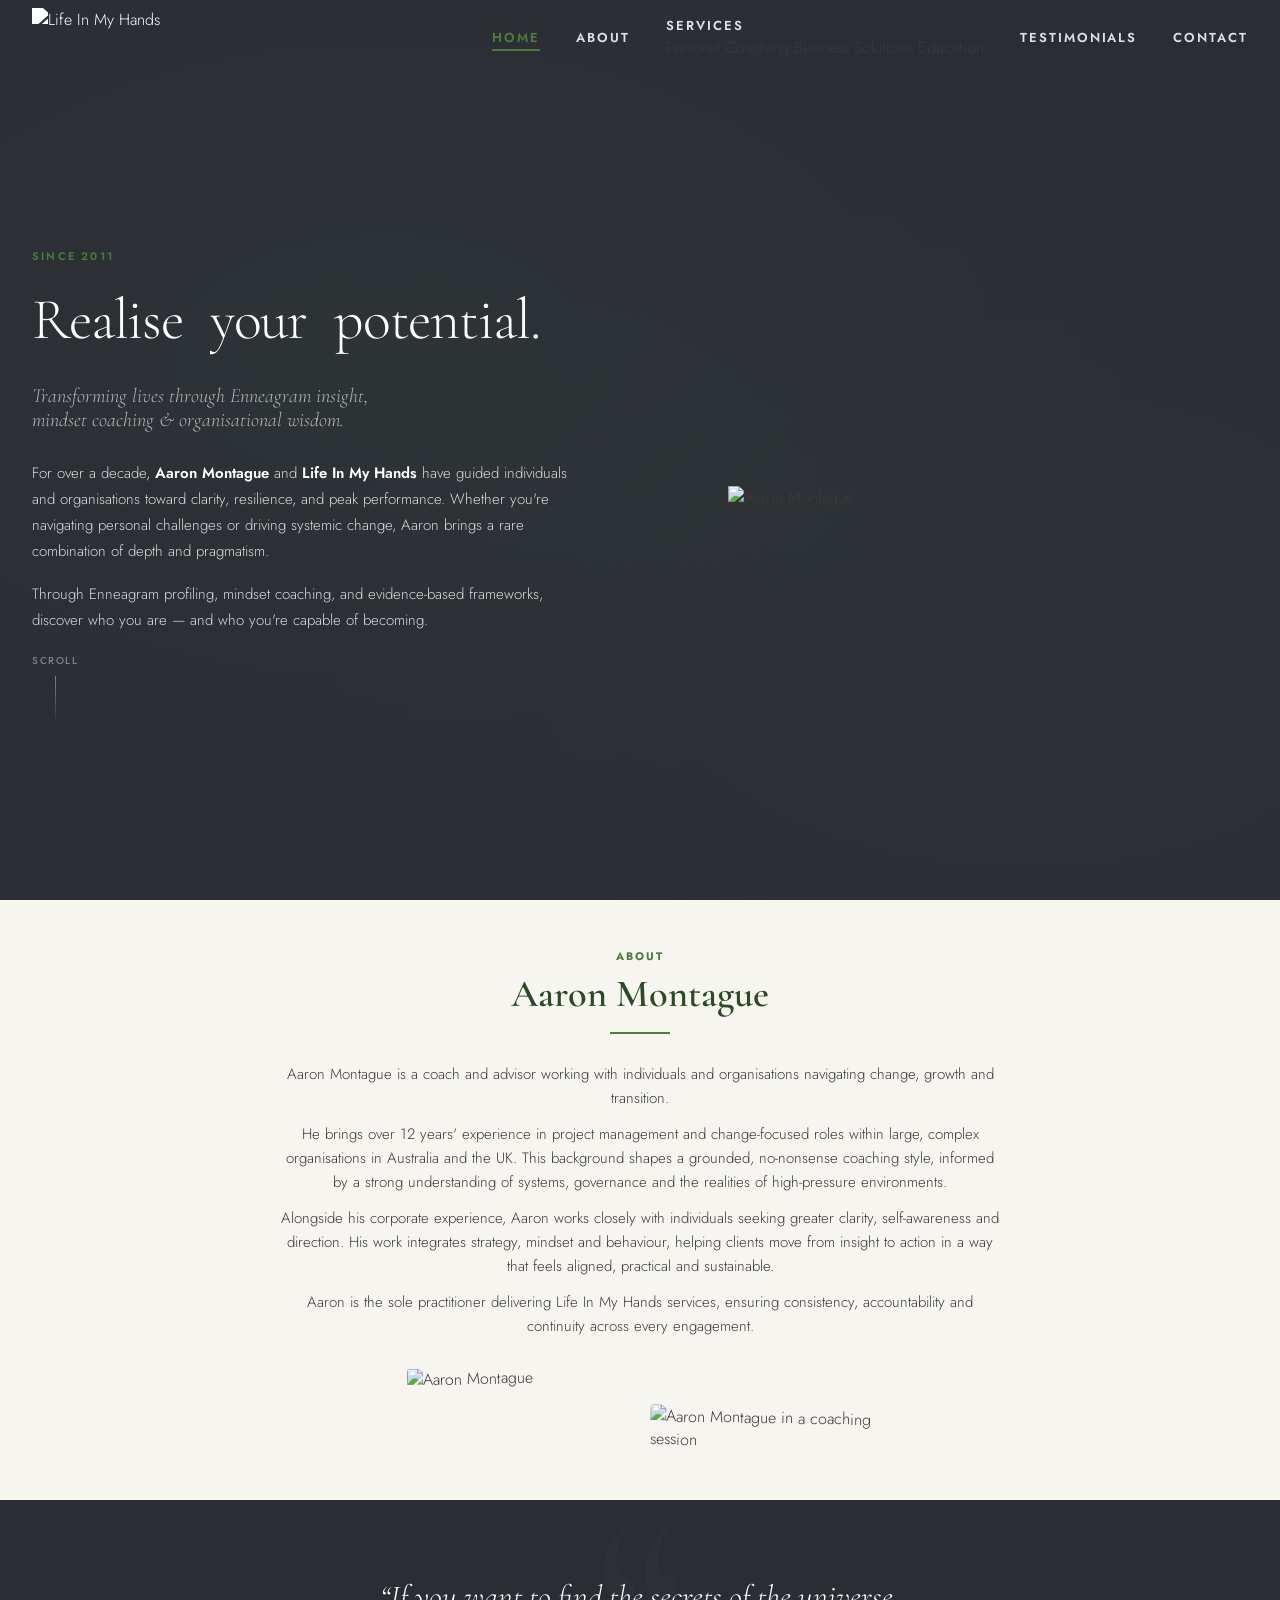
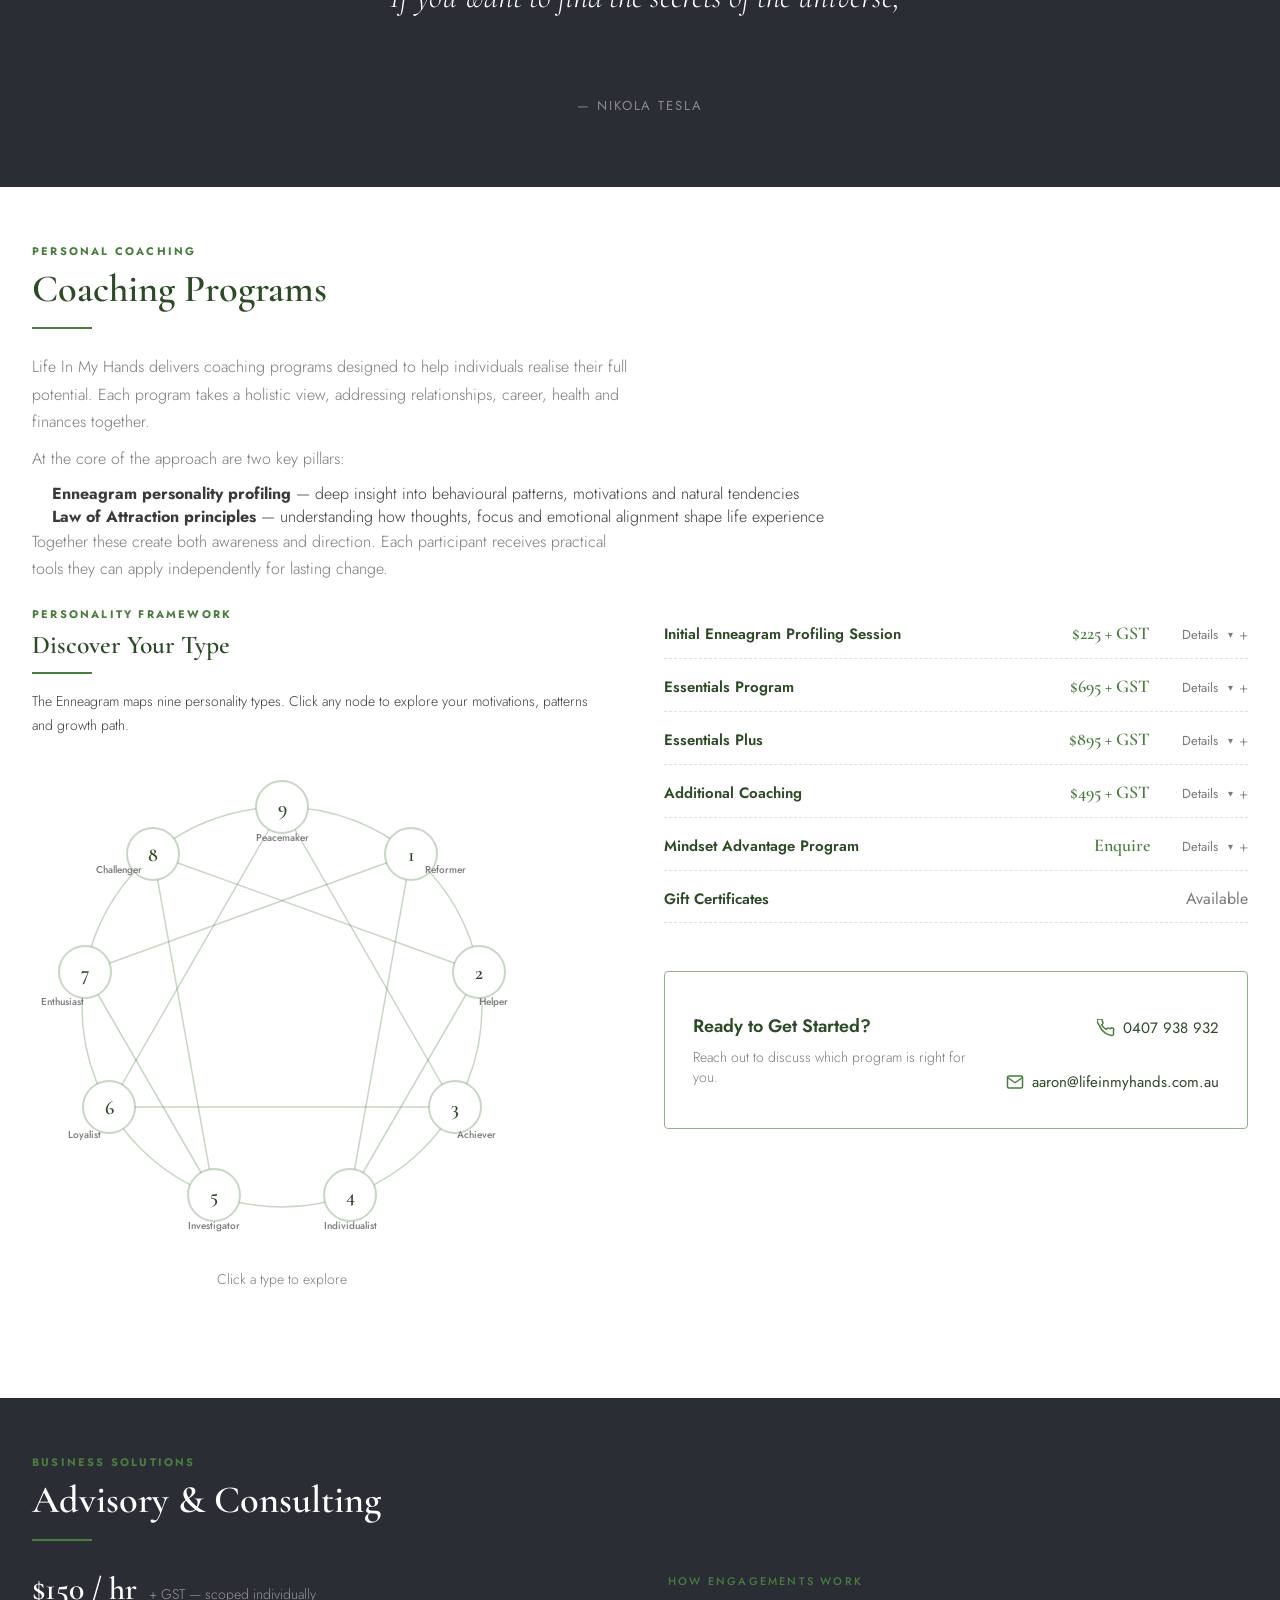
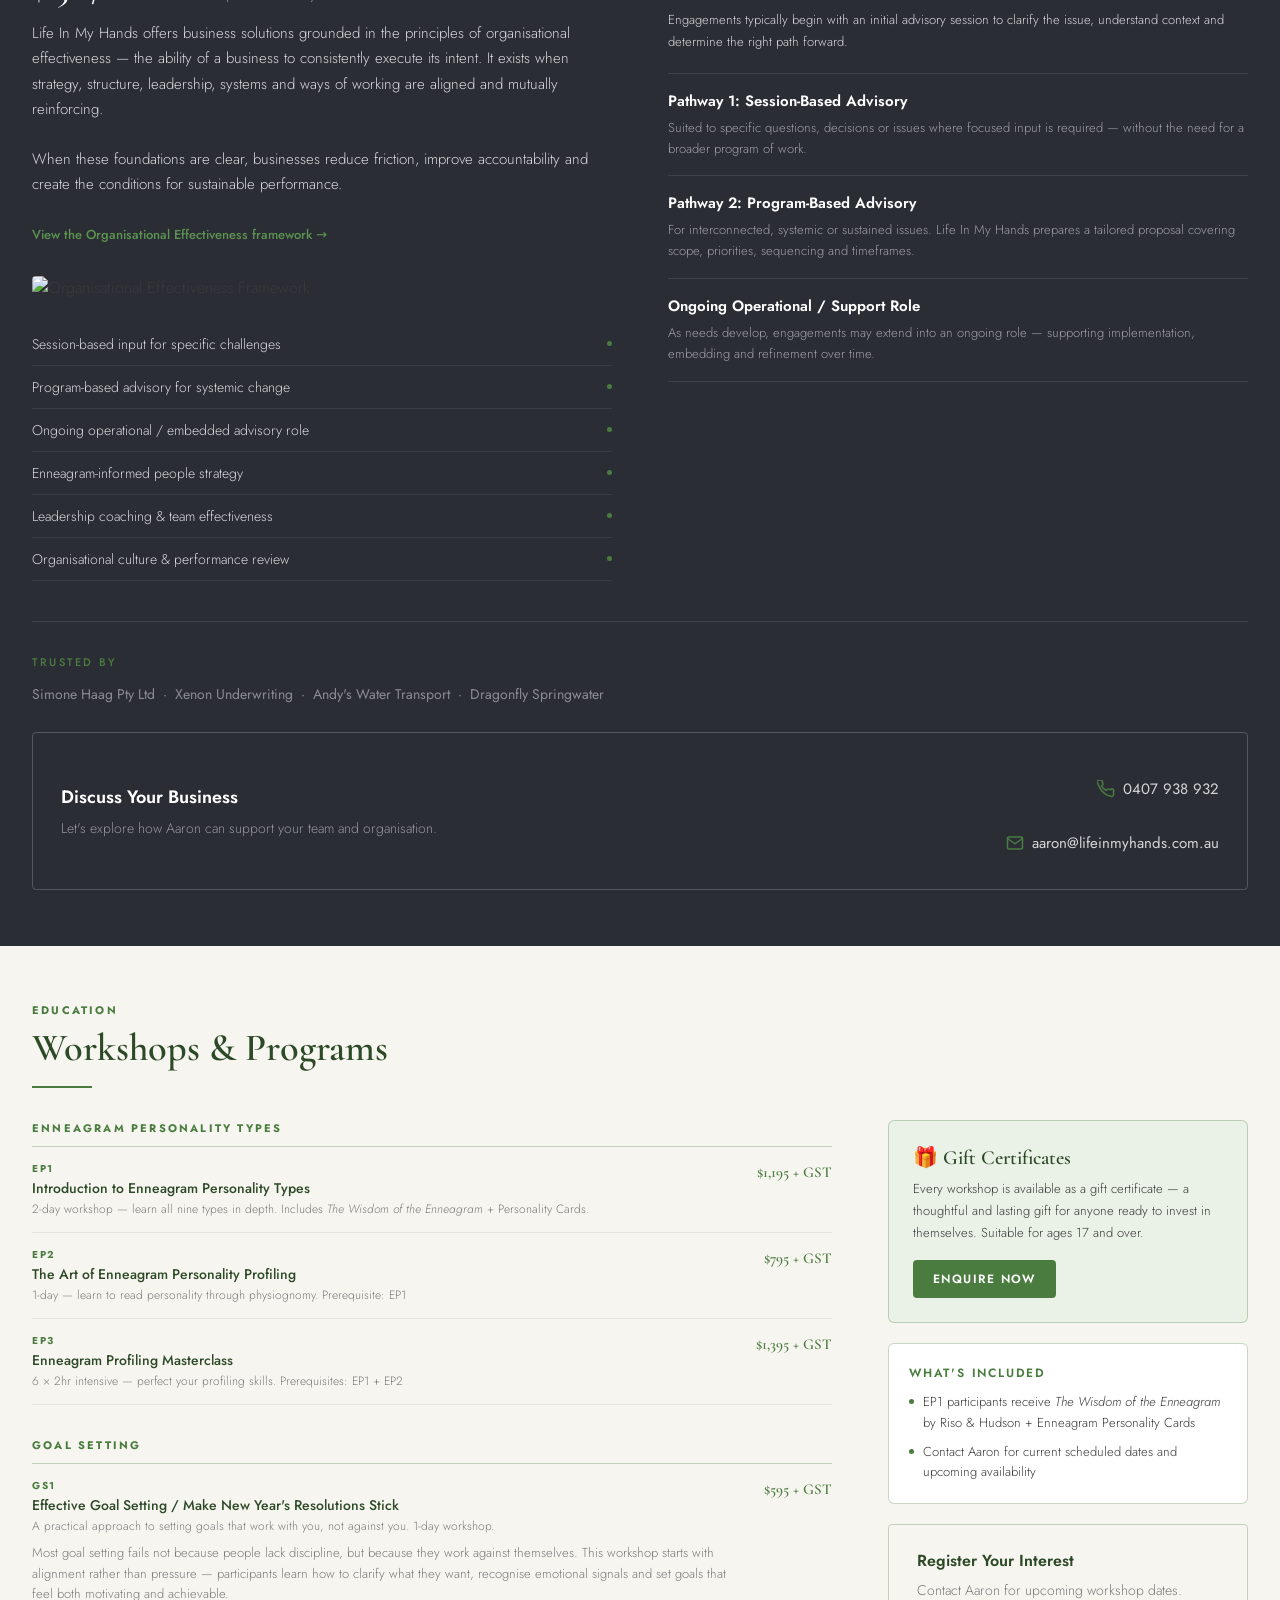
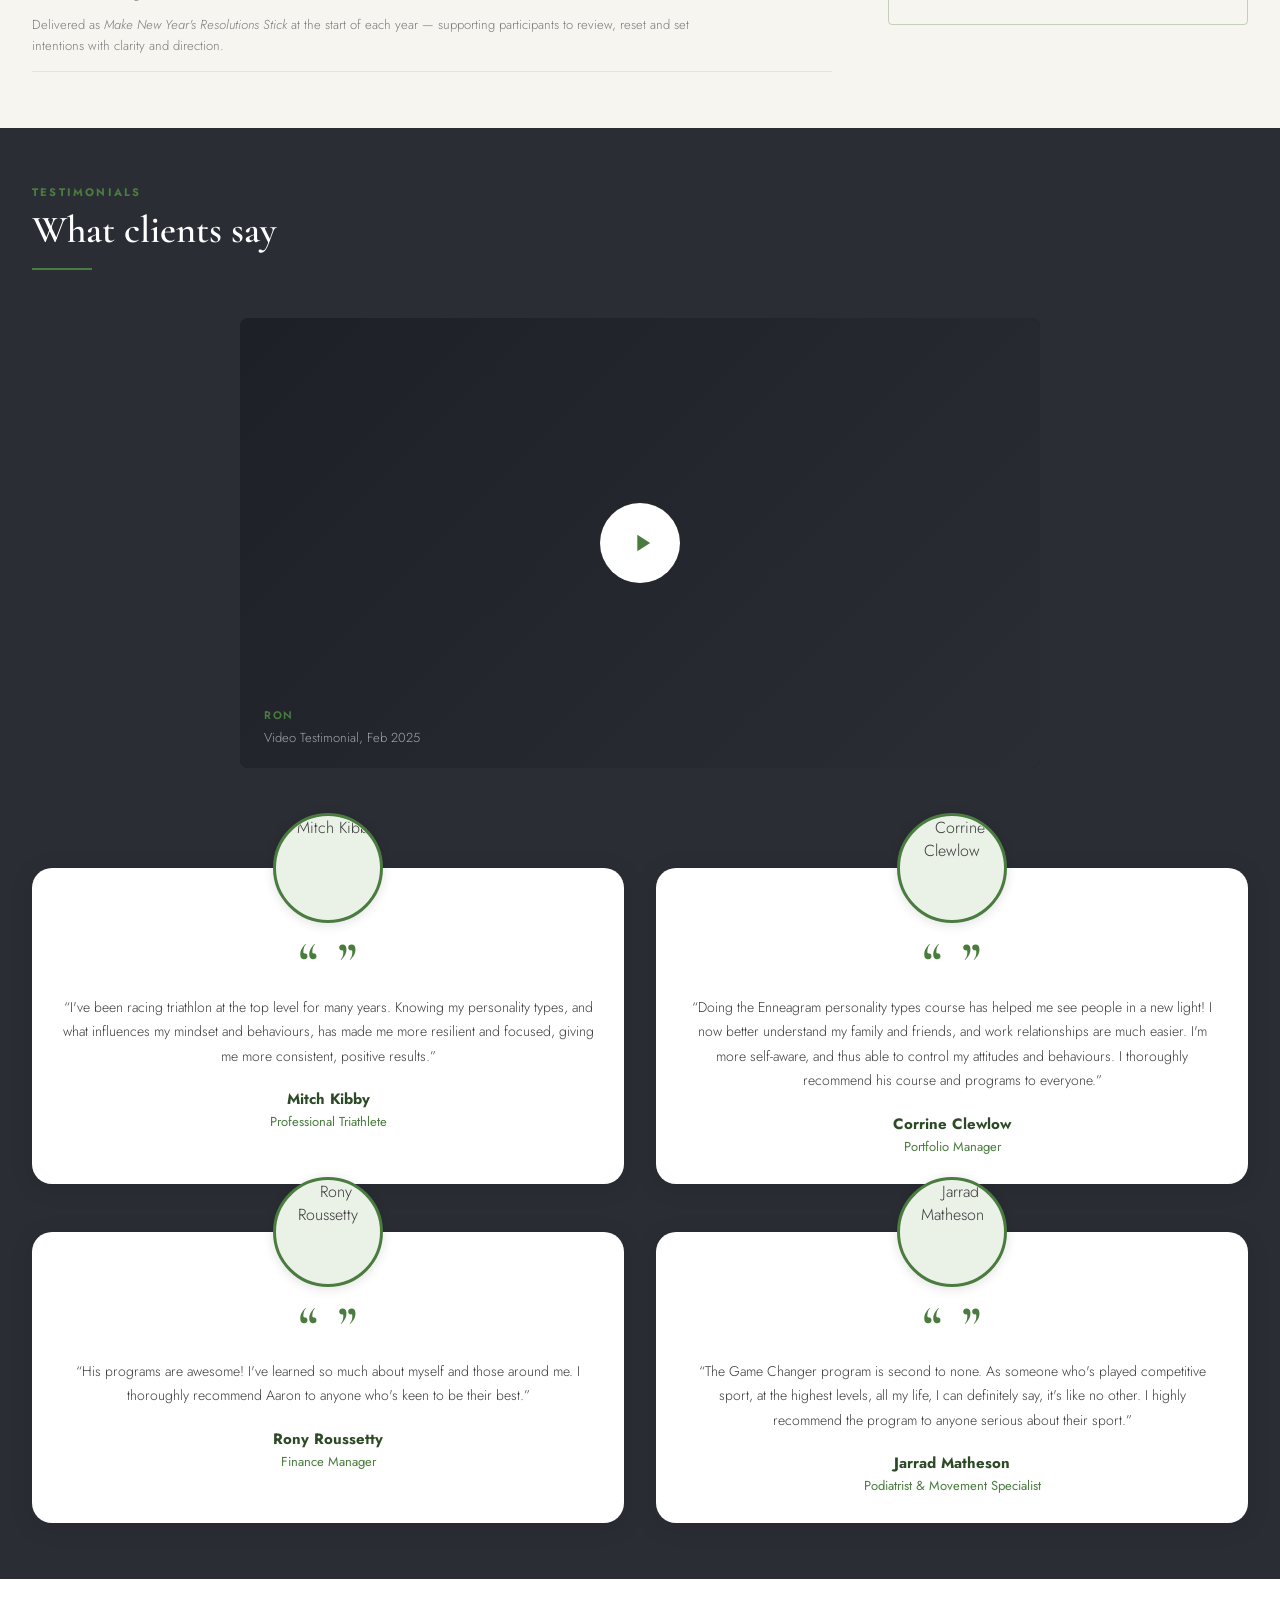
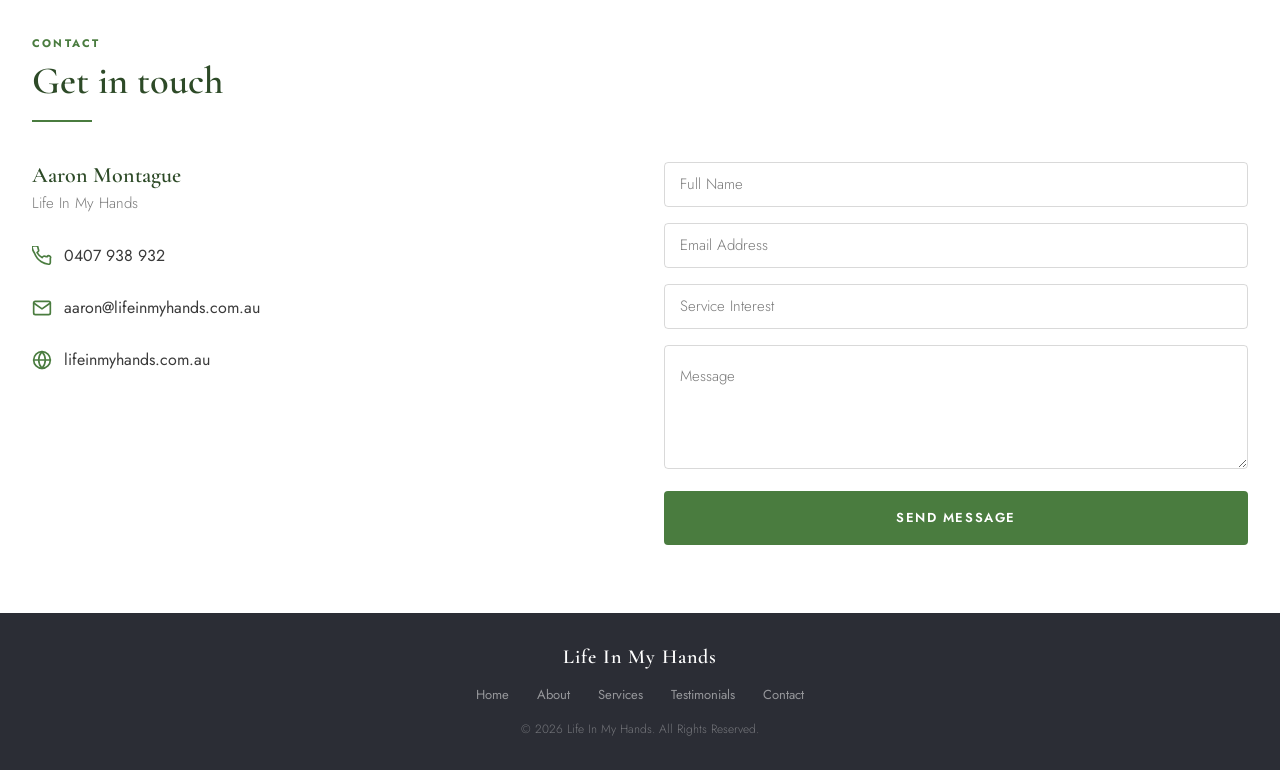
==== commit 5aff1481: "LIMH content rework — Apr 2026 brief" ====
--- a/index.html
+++ b/index.html
@@ -1349,7 +1349,13 @@
     <ul class="nav-links">
       <li><a href="#hero" class="nav-link" data-section="hero">Home</a></li>
       <li><a href="#about" class="nav-link" data-section="about">About</a></li>
-      <li><a href="#coaching" class="nav-link" data-section="coaching">Services</a></li>
+      <li class="nav-item"><a href="#coaching" class="nav-link" data-section="coaching">Services</a>
+        <div class="nav-dropdown">
+          <a href="#coaching" class="nav-dropdown-link">Personal Coaching</a>
+          <a href="#business" class="nav-dropdown-link">Business Solutions</a>
+          <a href="#education" class="nav-dropdown-link">Education</a>
+        </div>
+      </li>
       <li><a href="#testimonials" class="nav-link" data-section="testimonials">Testimonials</a></li>
       <li><a href="#contact" class="nav-link" data-section="contact">Contact</a></li>
     </ul>
@@ -1361,7 +1367,9 @@
 <div class="nav-drawer" id="nav-drawer" role="dialog" aria-label="Mobile navigation" aria-hidden="true">
   <a href="#hero" class="drawer-link">Home</a>
   <a href="#about" class="drawer-link">About</a>
-  <a href="#coaching" class="drawer-link">Services</a>
+  <a href="#coaching" class="drawer-link">Personal Coaching</a>
+  <a href="#business" class="drawer-link">Business Solutions</a>
+  <a href="#education" class="drawer-link">Education</a>
   <a href="#testimonials" class="drawer-link">Testimonials</a>
   <a href="#contact" class="drawer-link">Contact</a>
 </div>
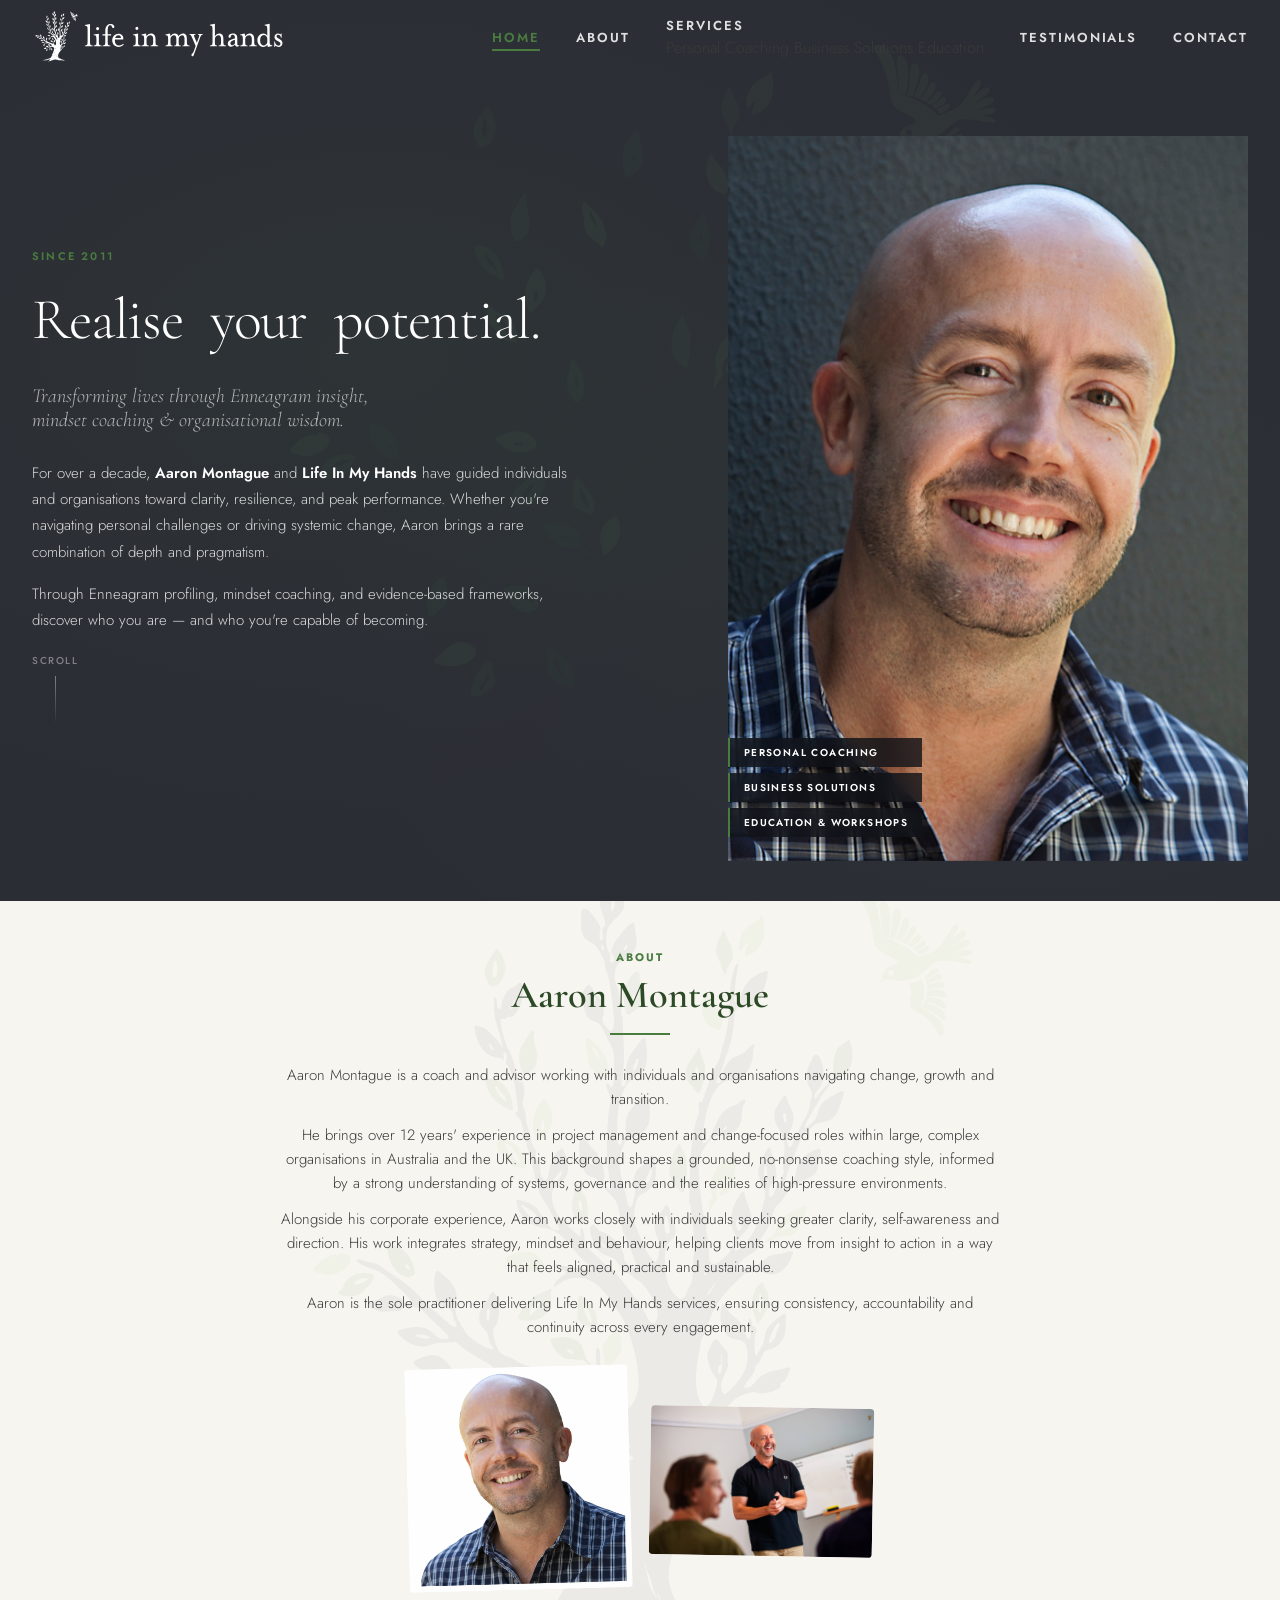
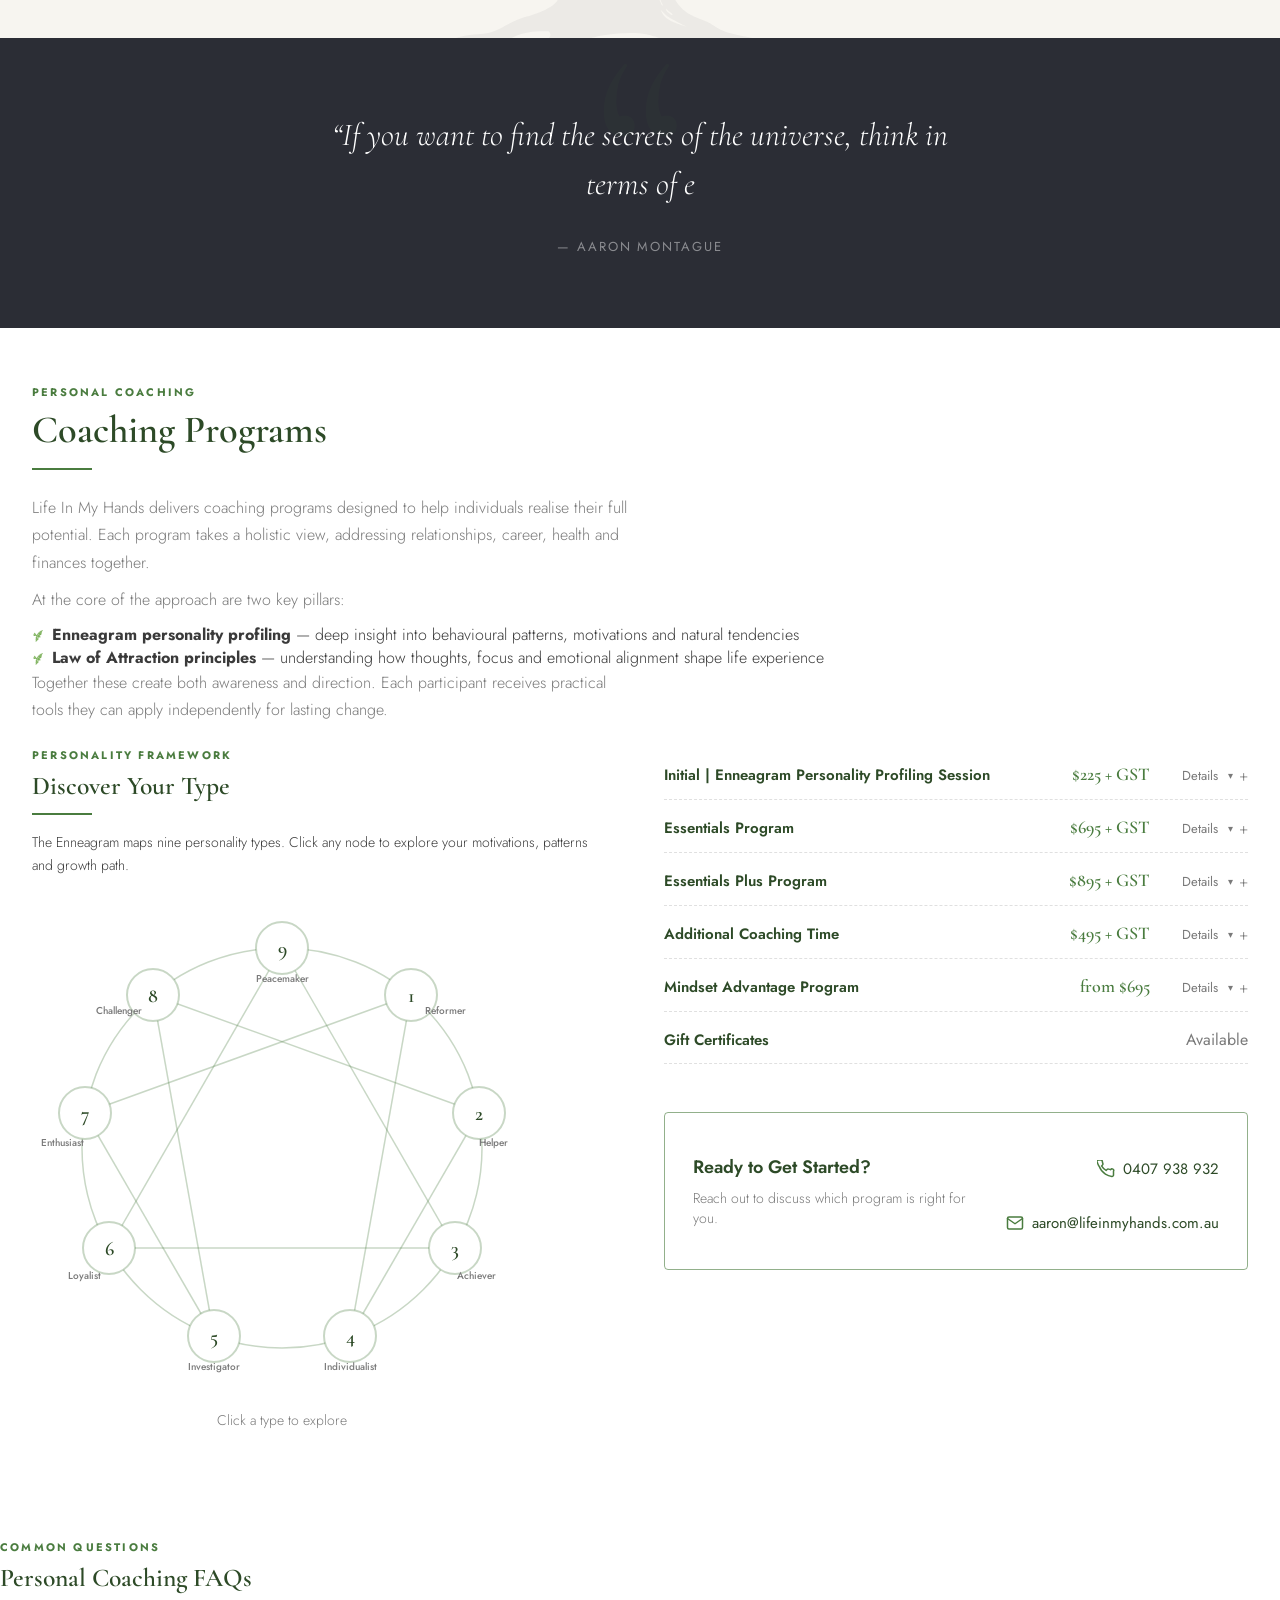
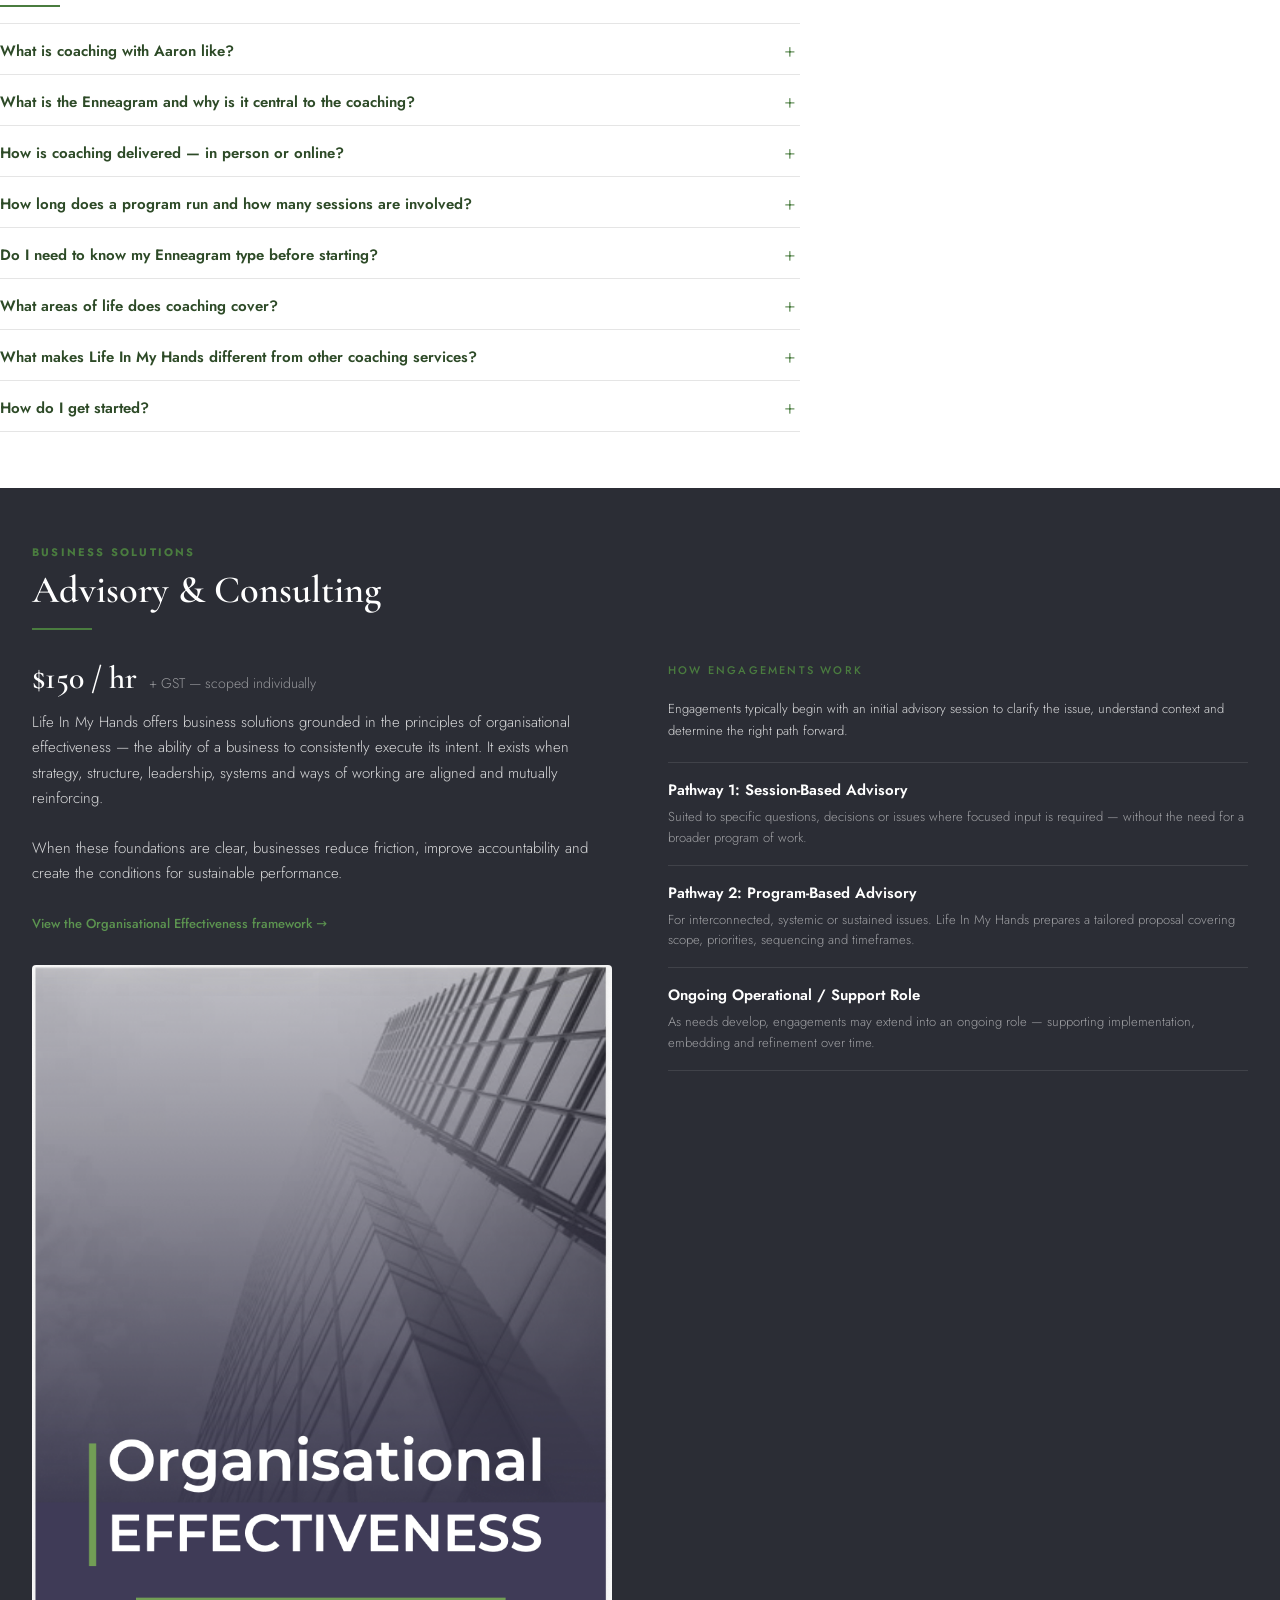
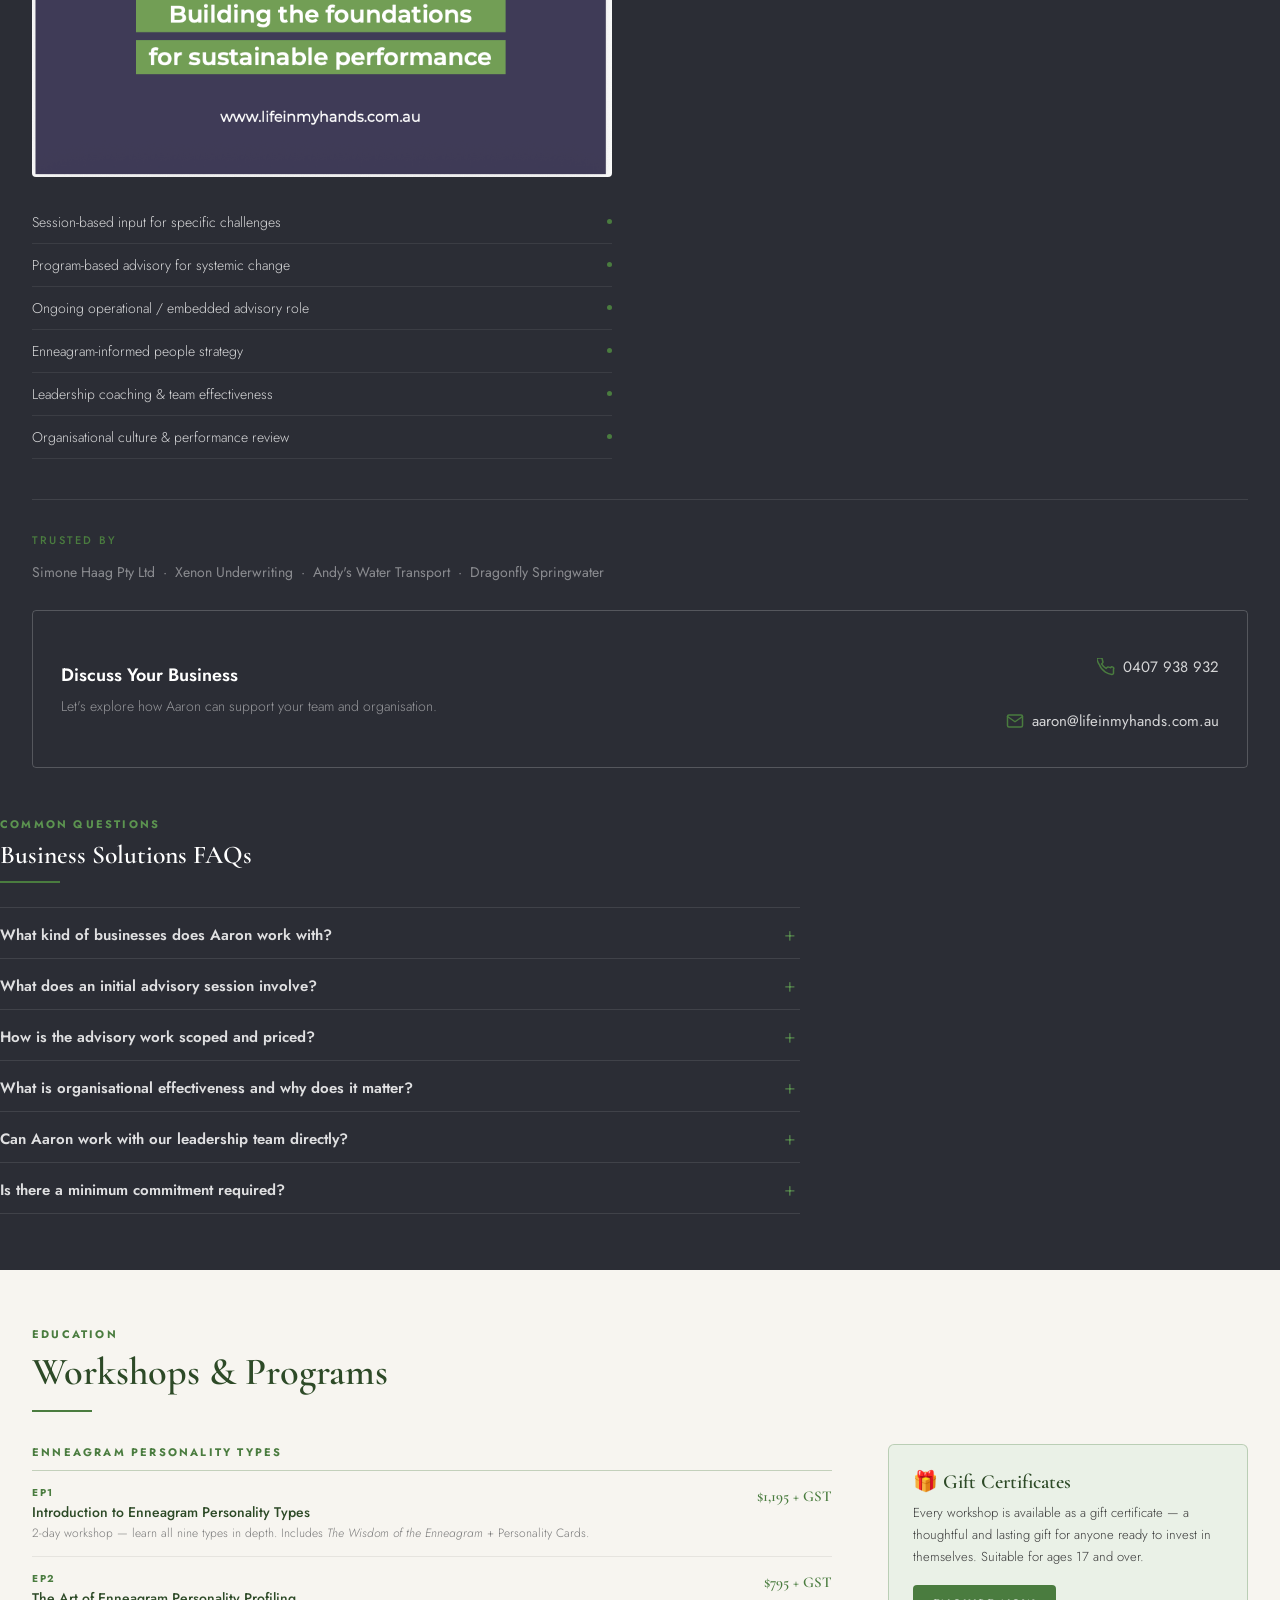
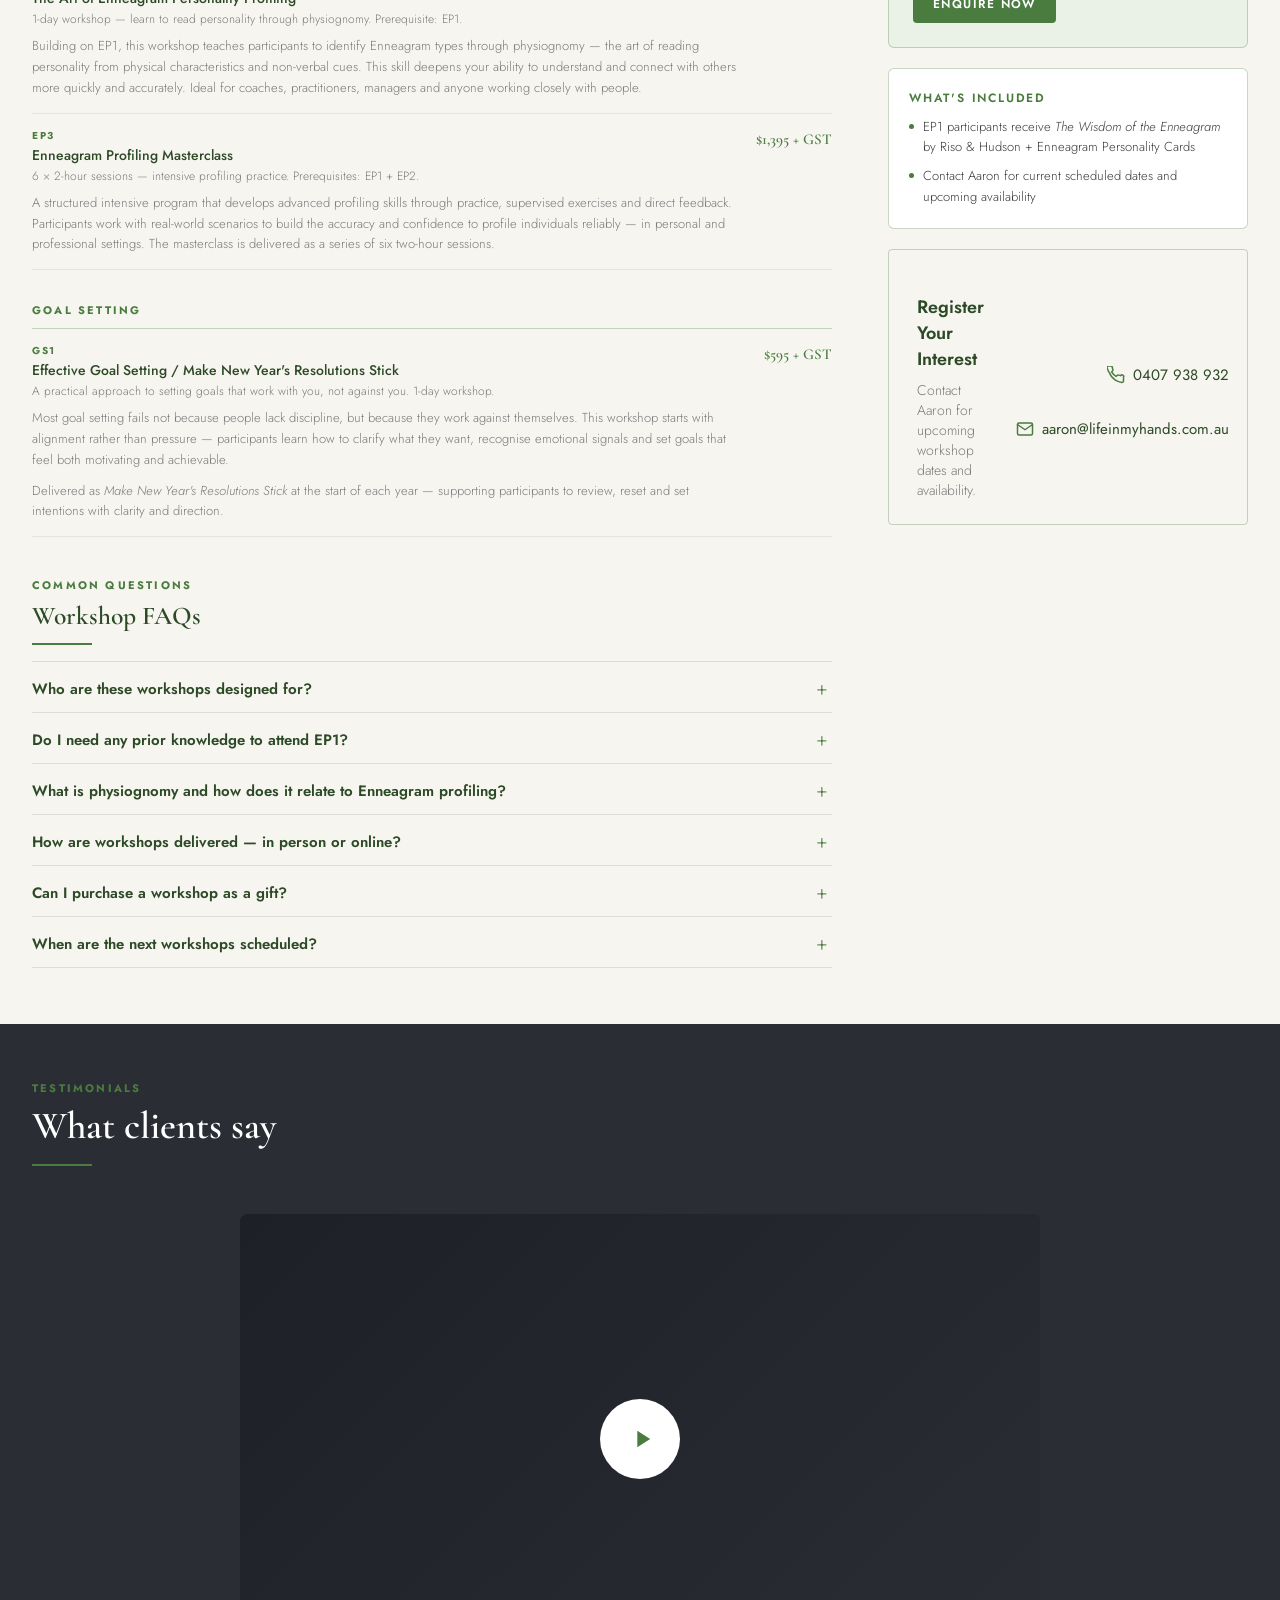
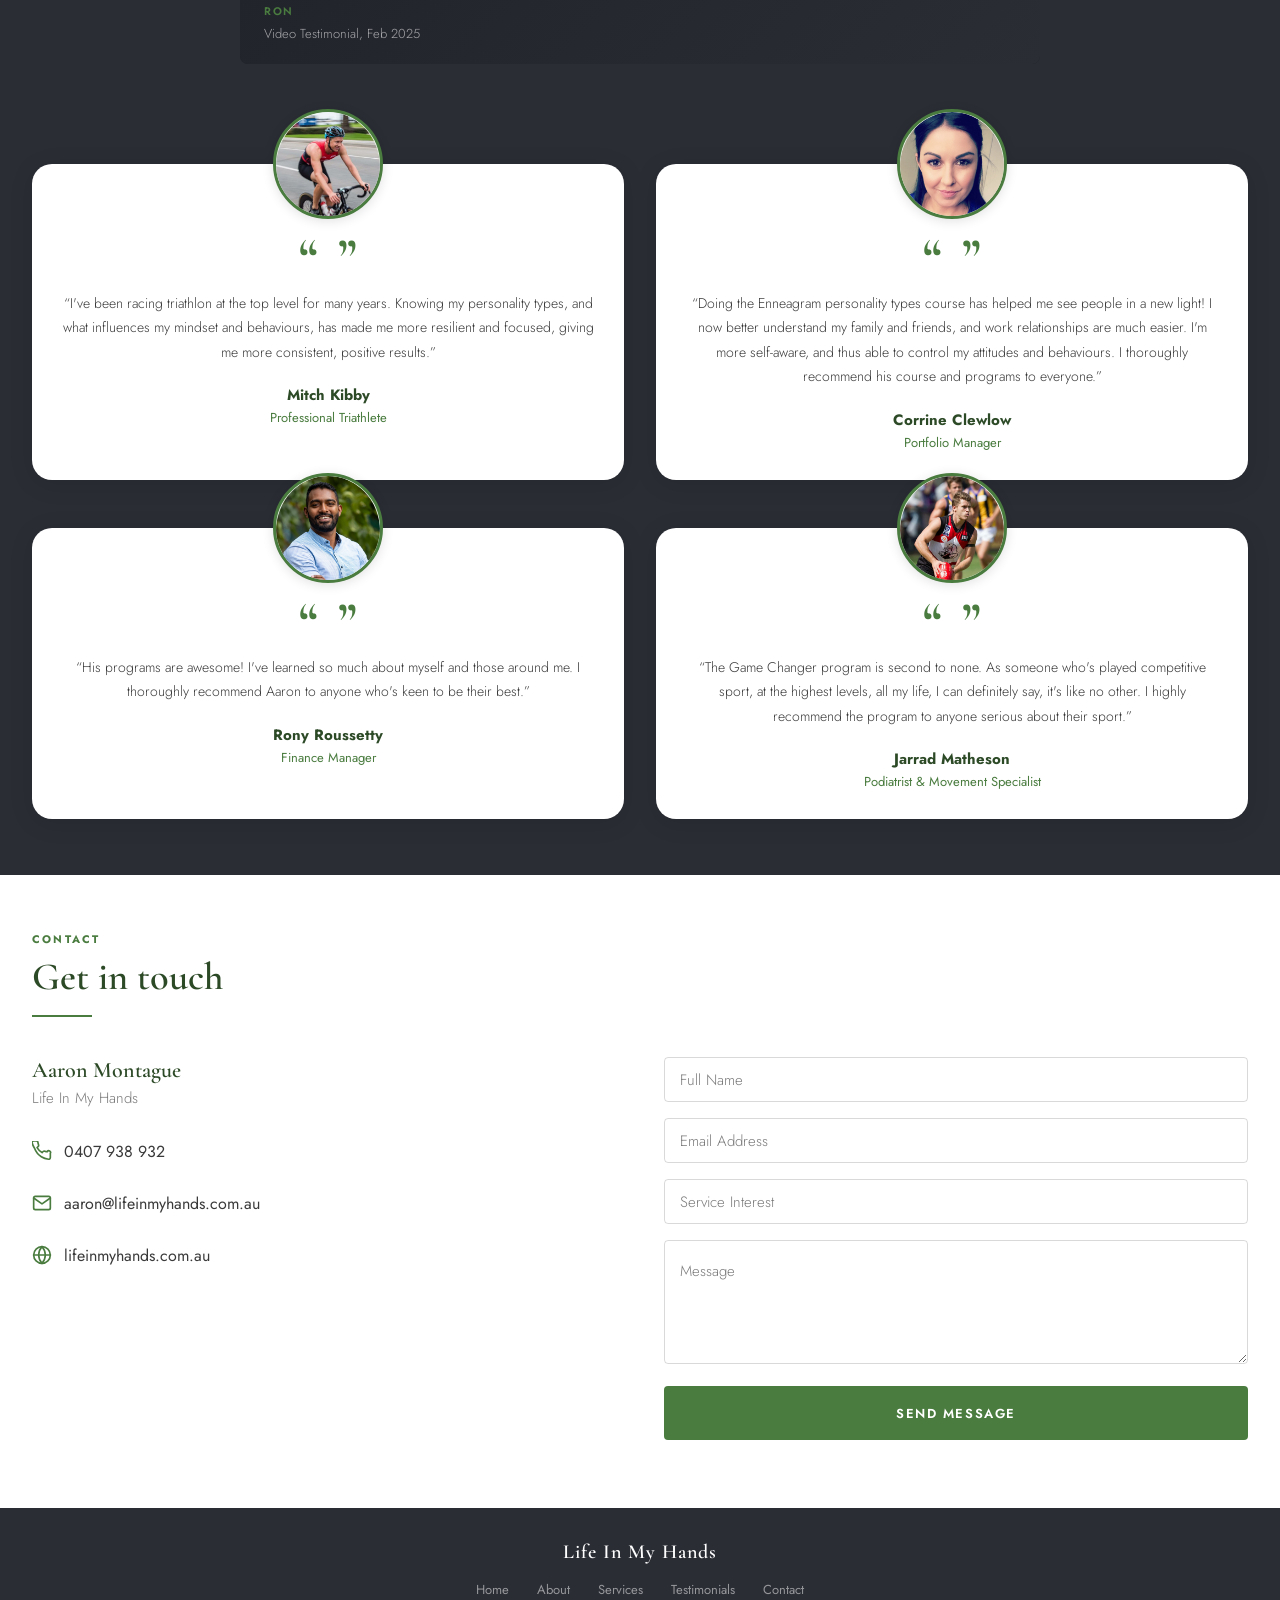
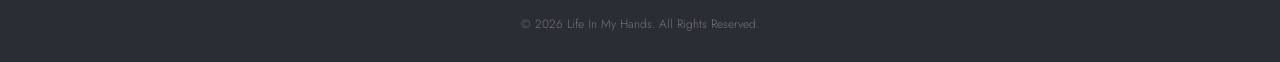
==== commit bcc6e08d: "LIMH refinement + images — quote fixed, pricing corrected" ====
--- a/index.html
+++ b/index.html
@@ -3,8 +3,8 @@
 <head>
 <meta charset="UTF-8">
 <meta name="viewport" content="width=device-width, initial-scale=1.0">
-<meta name="description" content="Life In My Hands — Personal Coaching, Business Solutions, Enneagram Profiling and Workshops with Aaron Montague. Helping individuals and organisations realise their potential since 2011.">
-<title>Life In My Hands — Aaron Montague | Coaching &amp; Consulting</title>
+<meta name="description" content="Aaron Montague is a coach and advisor helping individuals and organisations navigate change, growth and transition. Personal coaching, business solutions and Enneagram workshops.">
+<title>Life In My Hands | Aaron Montague — Coaching, Advisory &amp; Enneagram</title>
 <link rel="preload" href="images/aaron-face.jpg" as="image">
 <link rel="preconnect" href="https://fonts.googleapis.com">
 <link rel="preconnect" href="https://fonts.gstatic.com" crossorigin>
@@ -1336,6 +1336,39 @@
   /* Footer */
   .footer-inner { padding: 0 20px; }
 }
+
+/* ----------------------------------------------------------------
+   16. FAQ ACCORDION
+   ---------------------------------------------------------------- */
+.faq-section { max-width: 800px; margin-top: 56px; }
+.faq-list { display: flex; flex-direction: column; }
+.faq-item { border-bottom: 1px solid rgba(0,0,0,0.1); }
+.faq-item:first-child { border-top: 1px solid rgba(0,0,0,0.1); }
+.faq-header {
+  display: flex; align-items: center; justify-content: space-between;
+  gap: 16px; width: 100%; padding: 16px 0 12px; cursor: pointer;
+  text-align: left; background: none; border: none; min-height: 44px;
+  font-family: var(--font-ui);
+}
+.faq-header:hover .faq-q { color: var(--olive); }
+.faq-q { font-weight: 600; font-size: 15px; color: var(--heading-dark); transition: color 200ms ease; flex: 1; }
+.faq-icon {
+  font-size: 20px; font-weight: 300; color: var(--olive); flex-shrink: 0;
+  line-height: 1; transition: transform 300ms var(--ease-out);
+  width: 20px; text-align: center; display: inline-block;
+}
+.faq-item.open .faq-icon { transform: rotate(45deg); }
+.faq-body { max-height: 0; overflow: hidden; transition: max-height 400ms var(--ease-out); }
+.faq-item.open .faq-body { max-height: 800px; }
+.faq-body p { font-weight: 300; font-size: 14px; color: var(--muted); line-height: 1.75; padding-bottom: 16px; padding-right: 40px; }
+/* Dark variant */
+.faq-section--dark .faq-item { border-bottom-color: rgba(255,255,255,0.1); }
+.faq-section--dark .faq-item:first-child { border-top-color: rgba(255,255,255,0.1); }
+.faq-section--dark .faq-q { color: rgba(255,255,255,0.85); }
+.faq-section--dark .faq-header:hover .faq-q { color: var(--olive-light); }
+.faq-section--dark .faq-body p { color: rgba(255,255,255,0.55); }
+.faq-section--dark .faq-icon { color: var(--olive-light); }
+
 </style>
 </head>
 <body>
@@ -1436,12 +1469,12 @@
 </section>
 
 <!-- TESLA QUOTE -->
-<section id="tesla-quote" aria-label="Nikola Tesla quote">
+<section id="tesla-quote" aria-label="Quote">
   <div class="tesla-quote-mark" aria-hidden="true">&ldquo;</div>
   <img class="tesla-bird" src="images/LIMH-birddot.svg" alt="" aria-hidden="true" style="filter:invert(1) brightness(2);">
   <div class="tesla-quote-inner">
-    <p class="tesla-quote-text done" id="tesla-typewriter">&ldquo;If you want to find the secrets of the universe, think in terms of energy, frequency and vibration.&rdquo;</p>
-    <div class="tesla-quote-attr visible" id="tesla-attr">&mdash; Nikola Tesla</div>
+    <p class="tesla-quote-text done" id="tesla-typewriter">&ldquo;Everyone has the potential for healthy, average and unhealthy attitudes and behaviours. With awareness and practice, you&rsquo;ll be better able to maintain beneficial attitudes and behaviours.&rdquo;</p>
+    <div class="tesla-quote-attr visible" id="tesla-attr">&mdash; Aaron Montague</div>
   </div>
 </section>
 
@@ -1509,12 +1542,12 @@
         <div class="service-menu">
           <div class="service-tier reveal">
             <div class="service-tier-header" onclick="toggleTier(this)">
-              <span class="service-tier-name">Initial Enneagram Profiling Session</span>
+              <span class="service-tier-name">Initial | Enneagram Personality Profiling Session</span>
               <span class="service-tier-price">$225 + GST</span>
               <span class="service-tier-toggle">Details<span class="service-tier-toggle-icon">&#9662;</span></span>
             </div>
             <div class="service-tier-body">
-              <p class="service-tier-desc">1 &times; 90 minute session. A deep-dive one-on-one session to identify your Enneagram type, understand your core motivations, and create a personalised roadmap for growth. Ideal as a starting point or standalone exploration.</p>
+              <p class="service-tier-desc">90 minutes. A deep dive into your primary and secondary Enneagram types, providing insight into how you think, behave and make decisions across key areas of life.</p>
             </div>
           </div>
           <div class="service-tier reveal" style="--reveal-delay:80ms">
@@ -1524,39 +1557,38 @@
               <span class="service-tier-toggle">Details<span class="service-tier-toggle-icon">&#9662;</span></span>
             </div>
             <div class="service-tier-body">
-              <p class="service-tier-desc">A structured introduction to personal coaching using Enneagram profiling as the foundation. Covers self-awareness, core patterns, and practical growth strategies. Includes multiple sessions with summaries and between-session support.</p>
+              <p class="service-tier-desc">Enneagram profiling + 3 sessions. A structured coaching program designed to build clarity, confidence and practical tools for long-term change.</p>
             </div>
           </div>
           <div class="service-tier reveal" style="--reveal-delay:160ms">
             <div class="service-tier-header" onclick="toggleTier(this)">
-              <span class="service-tier-name">Essentials Plus</span>
+              <span class="service-tier-name">Essentials Plus Program</span>
               <span class="service-tier-price">$895 + GST</span>
               <span class="service-tier-toggle">Details<span class="service-tier-toggle-icon">&#9662;</span></span>
             </div>
             <div class="service-tier-body">
-              <p class="service-tier-desc">An extended version of the Essentials Program with additional sessions, deeper Enneagram exploration, and more personalised coaching touchpoints. Ideal for those ready for a more comprehensive transformation journey.</p>
+              <p class="service-tier-desc">Enneagram profiling + 3 sessions + added support. Includes all elements of the Essentials Program, with additional support between sessions for accountability and continuity.</p>
             </div>
           </div>
           <div class="service-tier reveal" style="--reveal-delay:240ms">
             <div class="service-tier-header" onclick="toggleTier(this)">
-              <span class="service-tier-name">Additional Coaching</span>
+              <span class="service-tier-name">Additional Coaching Time</span>
               <span class="service-tier-price">$495 + GST</span>
               <span class="service-tier-toggle">Details<span class="service-tier-toggle-icon">&#9662;</span></span>
             </div>
             <div class="service-tier-body">
-              <p class="service-tier-desc">For returning clients who have completed an initial program and wish to continue their growth journey. Sessions are tailored to your current goals and challenges.</p>
+              <p class="service-tier-desc">180 minutes. Available for returning clients seeking continued support, either in full sessions or shorter check-ins.</p>
             </div>
           </div>
           <div class="service-tier reveal" style="--reveal-delay:320ms">
             <div class="service-tier-header" onclick="toggleTier(this)">
               <span class="service-tier-name">Mindset Advantage Program</span>
-              <span class="service-tier-price service-tier-price--enquire">Enquire</span>
+              <span class="service-tier-price service-tier-price--enquire">from $695</span>
               <span class="service-tier-toggle">Details<span class="service-tier-toggle-icon">&#9662;</span></span>
             </div>
             <div class="service-tier-body">
               <div class="ma-graphic-wrap"><img src="images/ma-graphic.png" alt="Mindset Advantage Program" class="ma-graphic"></div>
-              <p class="service-tier-desc">Mindset Advantage is a performance mindset program for athletes seeking consistency, confidence and focus under pressure. Using individualised profiling and practical mindset tools, athletes learn to manage stress, reduce over-thinking and perform more reliably in training and competition.</p>
-              <p class="service-tier-desc">The program is tailored specifically to each athlete's needs — no generic scripts or motivational templates.</p>
+              <p class="service-tier-desc">Tailored athlete program. A performance mindset program designed to improve consistency, confidence and focus under pressure.</p>
               <a href="docs/LIMH-Mindset-Advantage.pdf" target="_blank" rel="noopener" class="service-tier-pdf-link">View the Mindset Advantage Program Overview &rarr;</a>
             </div>
           </div>
@@ -1590,6 +1622,72 @@
       </div>
     </div>
   </div>
+
+    <!-- Personal Coaching FAQs -->
+    <div class="faq-section reveal" style="--reveal-delay:100ms;">
+      <span class="section-label">Common Questions</span>
+      <h3 class="section-title section-title--sm" style="margin-top:8px;">Personal Coaching FAQs</h3>
+      <div class="section-rule section-rule--sm"></div>
+      <div class="faq-list">
+        <div class="faq-item">
+          <button class="faq-header" onclick="toggleFaq(this)" aria-expanded="false">
+            <span class="faq-q">What is coaching with Aaron like?</span>
+            <span class="faq-icon">+</span>
+          </button>
+          <div class="faq-body"><p>Aaron’s coaching is direct, practical and grounded in genuine insight about who you are. Sessions are one-on-one and centred on your goals and challenges. Rather than generic frameworks or motivational scripts, Aaron uses the Enneagram — one of the most sophisticated personality systems available — combined with Law of Attraction principles to give you both self-knowledge and a clear sense of direction. Most clients describe it as the most useful conversation they’ve had about themselves.</p></div>
+        </div>
+        <div class="faq-item">
+          <button class="faq-header" onclick="toggleFaq(this)" aria-expanded="false">
+            <span class="faq-q">What is the Enneagram and why is it central to the coaching?</span>
+            <span class="faq-icon">+</span>
+          </button>
+          <div class="faq-body"><p>The Enneagram is a personality typology system that maps nine distinct types, each defined by core motivations, fears and behavioural patterns. Unlike surface-level assessments, the Enneagram gets at the <em>why</em> behind how you think, feel and act — particularly under stress or pressure. Aaron uses the Enneagram as a foundation because it creates genuine self-awareness that translates into practical, lasting change. It is not used as a label, but as a lens through which to understand yourself and grow.</p></div>
+        </div>
+        <div class="faq-item">
+          <button class="faq-header" onclick="toggleFaq(this)" aria-expanded="false">
+            <span class="faq-q">How is coaching delivered — in person or online?</span>
+            <span class="faq-icon">+</span>
+          </button>
+          <div class="faq-body"><p>Sessions are delivered both in person and via video call, depending on your location and preference. Aaron works with clients locally and remotely across Australia. All programs are structured to work equally well in either format.</p></div>
+        </div>
+        <div class="faq-item">
+          <button class="faq-header" onclick="toggleFaq(this)" aria-expanded="false">
+            <span class="faq-q">How long does a program run and how many sessions are involved?</span>
+            <span class="faq-icon">+</span>
+          </button>
+          <div class="faq-body"><p>Program length varies by tier. The Initial Enneagram Profiling Session is a single 90-minute deep-dive. The Essentials Program includes multiple sessions over a structured period, typically spread across 6–8 weeks. The Essentials Plus Program extends this further. Specific session numbers and timelines are confirmed when you book. Aaron’s approach ensures momentum is maintained between sessions with summaries and support materials.</p></div>
+        </div>
+        <div class="faq-item">
+          <button class="faq-header" onclick="toggleFaq(this)" aria-expanded="false">
+            <span class="faq-q">Do I need to know my Enneagram type before starting?</span>
+            <span class="faq-icon">+</span>
+          </button>
+          <div class="faq-body"><p>No — and in fact, arriving without a fixed idea of your type is often better. Aaron uses a skilled profiling process to identify your type through conversation and observation, rather than relying solely on self-report questionnaires. This means the identification is more accurate and more useful as a starting point for growth.</p></div>
+        </div>
+        <div class="faq-item">
+          <button class="faq-header" onclick="toggleFaq(this)" aria-expanded="false">
+            <span class="faq-q">What areas of life does coaching cover?</span>
+            <span class="faq-icon">+</span>
+          </button>
+          <div class="faq-body"><p>Life In My Hands coaching takes a holistic view of life — covering relationships, career and purpose, health and wellbeing, and financial clarity. These areas are addressed together, because change in one area inevitably affects the others. Rather than siloing your challenges, Aaron works with you to understand the underlying patterns driving your experience across all of them.</p></div>
+        </div>
+        <div class="faq-item">
+          <button class="faq-header" onclick="toggleFaq(this)" aria-expanded="false">
+            <span class="faq-q">What makes Life In My Hands different from other coaching services?</span>
+            <span class="faq-icon">+</span>
+          </button>
+          <div class="faq-body"><p>Aaron is the sole practitioner — every client works directly with him from start to finish. There are no juniors, no handoffs and no template approaches. The depth of the Enneagram work, combined with Aaron’s corporate and change management background, means clients get both psychological depth and practical, grounded guidance. It’s a rare combination.</p></div>
+        </div>
+        <div class="faq-item">
+          <button class="faq-header" onclick="toggleFaq(this)" aria-expanded="false">
+            <span class="faq-q">How do I get started?</span>
+            <span class="faq-icon">+</span>
+          </button>
+          <div class="faq-body"><p>The best first step is simply to get in touch. Use the contact form below, call or email Aaron directly to have a brief conversation about what you’re looking for. From there, Aaron will recommend the most appropriate starting point — whether that’s the Initial Enneagram Profiling Session or one of the broader programs. There’s no pressure and no obligation in that first conversation.</p></div>
+        </div>
+      </div>
+    </div>
+
 </section>
 
 <!-- BUSINESS SOLUTIONS -->
@@ -1667,6 +1765,58 @@
       </a>
     </div>
   </div>
+
+    <!-- Business Solutions FAQs -->
+    <div class="faq-section faq-section--dark reveal" style="--reveal-delay:100ms;margin-top:48px;">
+      <span class="section-label" style="color:var(--olive-light);">Common Questions</span>
+      <h3 class="section-title section-title--light section-title--sm" style="margin-top:8px;">Business Solutions FAQs</h3>
+      <div class="section-rule reveal" style="--reveal-delay:160ms;"></div>
+      <div class="faq-list">
+        <div class="faq-item">
+          <button class="faq-header" onclick="toggleFaq(this)" aria-expanded="false">
+            <span class="faq-q">What kind of businesses does Aaron work with?</span>
+            <span class="faq-icon">+</span>
+          </button>
+          <div class="faq-body"><p>Aaron works with businesses of all sizes — from small owner-operated businesses through to larger organisations and corporate teams. The common thread is a need for clarity: whether that’s understanding what’s driving friction, how to improve accountability, or how to better align leadership and culture with the business’s strategic intent. Life In My Hands has worked with clients across professional services, transport, retail and creative industries.</p></div>
+        </div>
+        <div class="faq-item">
+          <button class="faq-header" onclick="toggleFaq(this)" aria-expanded="false">
+            <span class="faq-q">What does an initial advisory session involve?</span>
+            <span class="faq-icon">+</span>
+          </button>
+          <div class="faq-body"><p>An initial session is a focused conversation to clarify the issue, understand the context and determine the right path forward. It’s not a sales pitch — it’s a working session. Aaron will ask direct questions, listen carefully, and by the end you’ll have a much clearer picture of what’s actually going on and what the options are. From there, you can decide whether to proceed with further engagement.</p></div>
+        </div>
+        <div class="faq-item">
+          <button class="faq-header" onclick="toggleFaq(this)" aria-expanded="false">
+            <span class="faq-q">How is the advisory work scoped and priced?</span>
+            <span class="faq-icon">+</span>
+          </button>
+          <div class="faq-body"><p>Advisory work is scoped individually based on the nature and scale of the issue. The hourly rate is $150 + GST. For broader programs of work, Aaron prepares a tailored proposal covering scope, priorities, sequencing and timeframes — so you know exactly what you’re getting and what it will cost. There are no surprises.</p></div>
+        </div>
+        <div class="faq-item">
+          <button class="faq-header" onclick="toggleFaq(this)" aria-expanded="false">
+            <span class="faq-q">What is organisational effectiveness and why does it matter?</span>
+            <span class="faq-icon">+</span>
+          </button>
+          <div class="faq-body"><p>Organisational effectiveness is the ability of a business to consistently execute its intent. It exists when strategy, structure, leadership, systems and ways of working are aligned and mutually reinforcing. When these foundations are clear, businesses reduce friction, improve accountability and create the conditions for sustainable performance. When they’re out of alignment, even talented, motivated people struggle to produce consistent results. Aaron’s advisory work focuses on identifying and addressing the root cause of that misalignment.</p></div>
+        </div>
+        <div class="faq-item">
+          <button class="faq-header" onclick="toggleFaq(this)" aria-expanded="false">
+            <span class="faq-q">Can Aaron work with our leadership team directly?</span>
+            <span class="faq-icon">+</span>
+          </button>
+          <div class="faq-body"><p>Yes. Leadership coaching and team effectiveness work is a core part of what Life In My Hands offers. Aaron can work with individual leaders or with a leadership team, using Enneagram-informed profiling and coaching to improve self-awareness, communication and collective performance. This work is tailored to the specific dynamics and goals of your team.</p></div>
+        </div>
+        <div class="faq-item">
+          <button class="faq-header" onclick="toggleFaq(this)" aria-expanded="false">
+            <span class="faq-q">Is there a minimum commitment required?</span>
+            <span class="faq-icon">+</span>
+          </button>
+          <div class="faq-body"><p>No. Engagements begin with an initial session, and both parties decide from there what the right next step is. Some clients need a single advisory session; others move into broader programs or ongoing support roles. The structure always follows the need, not the other way around.</p></div>
+        </div>
+      </div>
+    </div>
+
 </section>
 
 <!-- EDUCATION & WORKSHOPS -->
@@ -1695,7 +1845,8 @@
             <div class="edu-workshop-info">
               <span class="edu-workshop-code">EP2</span>
               <span class="edu-workshop-name">The Art of Enneagram Personality Profiling</span>
-              <span class="edu-workshop-detail">1-day — learn to read personality through physiognomy. Prerequisite: EP1</span>
+              <span class="edu-workshop-detail">1-day workshop — learn to read personality through physiognomy. Prerequisite: EP1.</span>
+              <p class="edu-workshop-body">Building on EP1, this workshop teaches participants to identify Enneagram types through physiognomy — the art of reading personality from physical characteristics and non-verbal cues. This skill deepens your ability to understand and connect with others more quickly and accurately. Ideal for coaches, practitioners, managers and anyone working closely with people.</p>
             </div>
             <span class="edu-workshop-price">$795 + GST</span>
           </div>
@@ -1703,7 +1854,8 @@
             <div class="edu-workshop-info">
               <span class="edu-workshop-code">EP3</span>
               <span class="edu-workshop-name">Enneagram Profiling Masterclass</span>
-              <span class="edu-workshop-detail">6 &times; 2hr intensive — perfect your profiling skills. Prerequisites: EP1 + EP2</span>
+              <span class="edu-workshop-detail">6 &times; 2-hour sessions — intensive profiling practice. Prerequisites: EP1 + EP2.</span>
+              <p class="edu-workshop-body">A structured intensive program that develops advanced profiling skills through practice, supervised exercises and direct feedback. Participants work with real-world scenarios to build the accuracy and confidence to profile individuals reliably — in personal and professional settings. The masterclass is delivered as a series of six two-hour sessions.</p>
             </div>
             <span class="edu-workshop-price">$1,395 + GST</span>
           </div>
@@ -1722,6 +1874,58 @@
             <span class="edu-workshop-price">$595 + GST</span>
           </div>
         </div>
+
+        <!-- Education FAQs -->
+        <div class="faq-section reveal" style="--reveal-delay:100ms;margin-top:40px;">
+          <span class="section-label">Common Questions</span>
+          <h3 class="section-title section-title--sm" style="margin-top:8px;">Workshop FAQs</h3>
+          <div class="section-rule section-rule--sm"></div>
+          <div class="faq-list">
+            <div class="faq-item">
+              <button class="faq-header" onclick="toggleFaq(this)" aria-expanded="false">
+                <span class="faq-q">Who are these workshops designed for?</span>
+                <span class="faq-icon">+</span>
+              </button>
+              <div class="faq-body"><p>The Enneagram workshops are designed for anyone with a genuine interest in understanding themselves and others more deeply — whether for personal growth, professional development or to build skills as a practitioner or coach. The goal-setting workshop is open to anyone ready to approach their goals with more clarity and intention. Participants 17 and over are welcome.</p></div>
+            </div>
+            <div class="faq-item">
+              <button class="faq-header" onclick="toggleFaq(this)" aria-expanded="false">
+                <span class="faq-q">Do I need any prior knowledge to attend EP1?</span>
+                <span class="faq-icon">+</span>
+              </button>
+              <div class="faq-body"><p>No prior knowledge is required for EP1. It is the entry point into the Enneagram education pathway and is fully self-contained. You will leave with a thorough understanding of all nine personality types, a copy of <em>The Wisdom of the Enneagram</em> by Riso &amp; Hudson, and a set of Enneagram Personality Cards.</p></div>
+            </div>
+            <div class="faq-item">
+              <button class="faq-header" onclick="toggleFaq(this)" aria-expanded="false">
+                <span class="faq-q">What is physiognomy and how does it relate to Enneagram profiling?</span>
+                <span class="faq-icon">+</span>
+              </button>
+              <div class="faq-body"><p>Physiognomy is the practice of reading personality traits from physical characteristics and non-verbal cues — facial structure, posture, gestures and expression. In the context of Enneagram profiling, it allows a skilled practitioner to identify someone’s type through observation, rather than relying solely on what a person says about themselves. This makes profiling more accurate and more useful. EP2 teaches this skill to participants who have completed EP1.</p></div>
+            </div>
+            <div class="faq-item">
+              <button class="faq-header" onclick="toggleFaq(this)" aria-expanded="false">
+                <span class="faq-q">How are workshops delivered — in person or online?</span>
+                <span class="faq-icon">+</span>
+              </button>
+              <div class="faq-body"><p>Workshops are currently delivered in person. Contact Aaron to discuss upcoming scheduled dates and your location. For groups or organisations interested in having a workshop delivered privately, Aaron can discuss options for a tailored delivery.</p></div>
+            </div>
+            <div class="faq-item">
+              <button class="faq-header" onclick="toggleFaq(this)" aria-expanded="false">
+                <span class="faq-q">Can I purchase a workshop as a gift?</span>
+                <span class="faq-icon">+</span>
+              </button>
+              <div class="faq-body"><p>Yes. All workshops are available as gift certificates — a thoughtful and practical gift for anyone ready to invest in self-development. Gift certificates are available for any workshop tier. Contact Aaron directly to arrange one.</p></div>
+            </div>
+            <div class="faq-item">
+              <button class="faq-header" onclick="toggleFaq(this)" aria-expanded="false">
+                <span class="faq-q">When are the next workshops scheduled?</span>
+                <span class="faq-icon">+</span>
+              </button>
+              <div class="faq-body"><p>Workshop dates are scheduled throughout the year. Contact Aaron directly — by phone on 0407 938 932 or by email at aaron@lifeinmyhands.com.au — to find out about upcoming availability and to register your interest.</p></div>
+            </div>
+          </div>
+        </div>
+
       </div>
 
       <!-- RIGHT: Gift cert + CTA -->
@@ -1739,10 +1943,20 @@
           </ul>
         </div>
         <a href="#contact" style="text-decoration:none;display:block;margin-top:20px;">
-          <div class="cta-box cta-box--sm-title" style="border-color:var(--rule);">
+          <div class="cta-box cta-box--full" style="border-color:var(--rule);">
             <div class="cta-box-text">
               <div class="cta-box-title">Register Your Interest</div>
-              <div class="cta-box-sub">Contact Aaron for upcoming workshop dates.</div>
+              <div class="cta-box-sub">Contact Aaron for upcoming workshop dates and availability.</div>
+            </div>
+            <div class="cta-contacts">
+              <a href="tel:0407938932" class="cta-contact-line">
+                <svg class="cta-contact-icon" viewBox="0 0 24 24" fill="none" stroke="currentColor" stroke-width="2" stroke-linecap="round" stroke-linejoin="round"><path d="M22 16.92v3a2 2 0 01-2.18 2 19.79 19.79 0 01-8.63-3.07A19.5 19.5 0 013.07 8.81 19.79 19.79 0 01.12 2.18 2 2 0 012.11 0h3a2 2 0 012 1.72 12.84 12.84 0 00.7 2.81 2 2 0 01-.45 2.11L6.09 7.91a16 16 0 006 6l1.27-1.27a2 2 0 012.11-.45 12.84 12.84 0 002.81.7A2 2 0 0122 14.92z"/></svg>
+                0407 938 932
+              </a>
+              <a href="mailto:aaron@lifeinmyhands.com.au" class="cta-contact-line">
+                <svg class="cta-contact-icon" viewBox="0 0 24 24" fill="none" stroke="currentColor" stroke-width="2" stroke-linecap="round" stroke-linejoin="round"><path d="M4 4h16c1.1 0 2 .9 2 2v12c0 1.1-.9 2-2 2H4c-1.1 0-2-.9-2-2V6c0-1.1.9-2 2-2z"/><polyline points="22,6 12,13 2,6"/></svg>
+                aaron@lifeinmyhands.com.au
+              </a>
             </div>
           </div>
         </a>
@@ -1772,6 +1986,7 @@
     <div class="video-embed" id="video-embed"></div>
 
     <!-- Cards -->
+    <!-- TODO: verify testimonial content per mock-up -->
     <div class="testimonials-cards-grid">
       <div class="testimonial-card reveal">
         <div class="testimonial-avatar"><img src="images/testimonial_mitch-kibby.jpg" alt="Mitch Kibby"></div>
@@ -1834,6 +2049,7 @@
         </div>
       </div>
       <div class="reveal" style="--reveal-delay:150ms">
+        <!-- TODO: Replace YOUR_FORM_ID with live Formspree endpoint before launch -->
         <form id="contact-form" action="https://formspree.io/f/YOUR_FORM_ID" method="POST" novalidate>
           <div class="form-group">
             <input type="text" class="form-field" id="f-name" name="name" placeholder=" " autocomplete="name" required>
@@ -2066,6 +2282,20 @@
 
 
 /* ---------------------------------------------------------------
+   FAQ EXPAND/COLLAPSE
+--------------------------------------------------------------- */
+function toggleFaq(header) {
+  const item = header.closest('.faq-item');
+  const isOpen = item.classList.contains('open');
+  item.parentElement.querySelectorAll('.faq-item.open').forEach(i => {
+    if (i !== item) { i.classList.remove('open'); i.querySelector('.faq-header').setAttribute('aria-expanded', 'false'); }
+  });
+  item.classList.toggle('open', !isOpen);
+  header.setAttribute('aria-expanded', String(!isOpen));
+}
+
+
+/* ---------------------------------------------------------------
    SERVICE TIER EXPAND/COLLAPSE
 --------------------------------------------------------------- */
 function toggleTier(header) {
